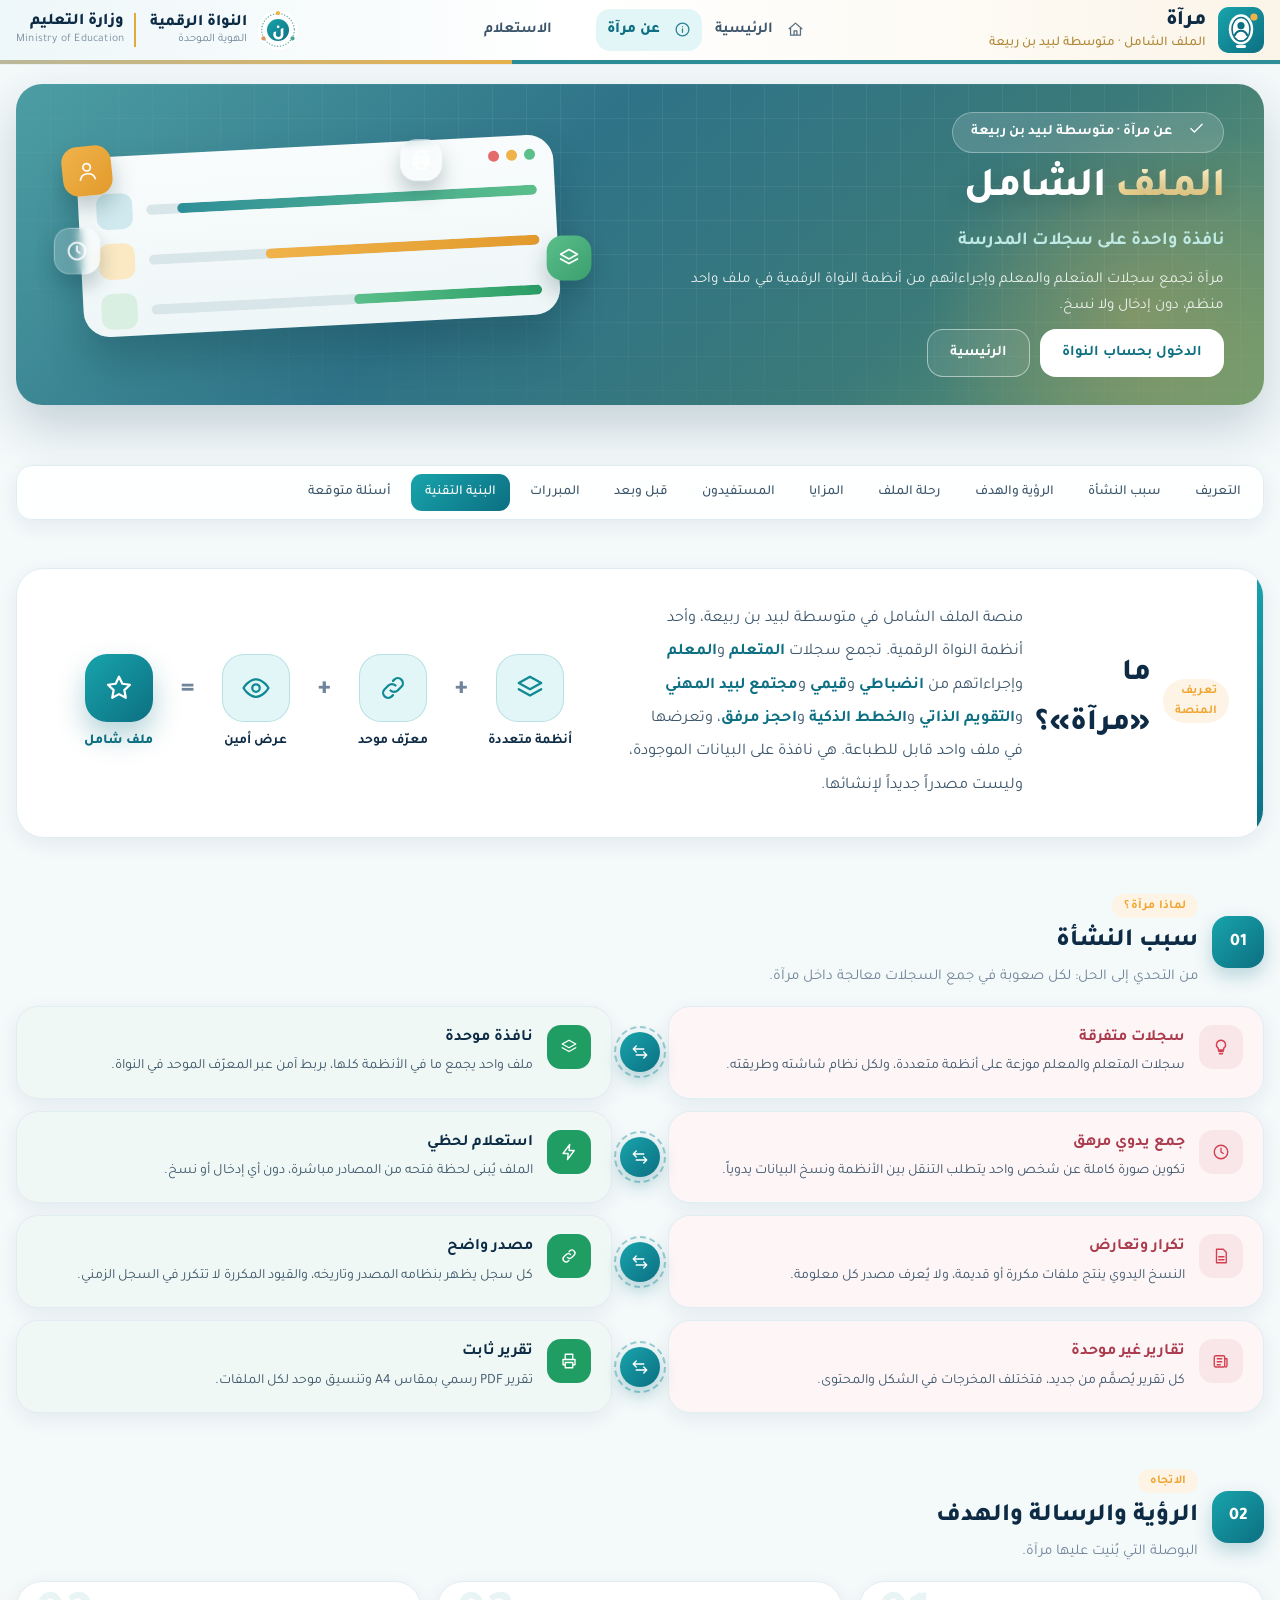
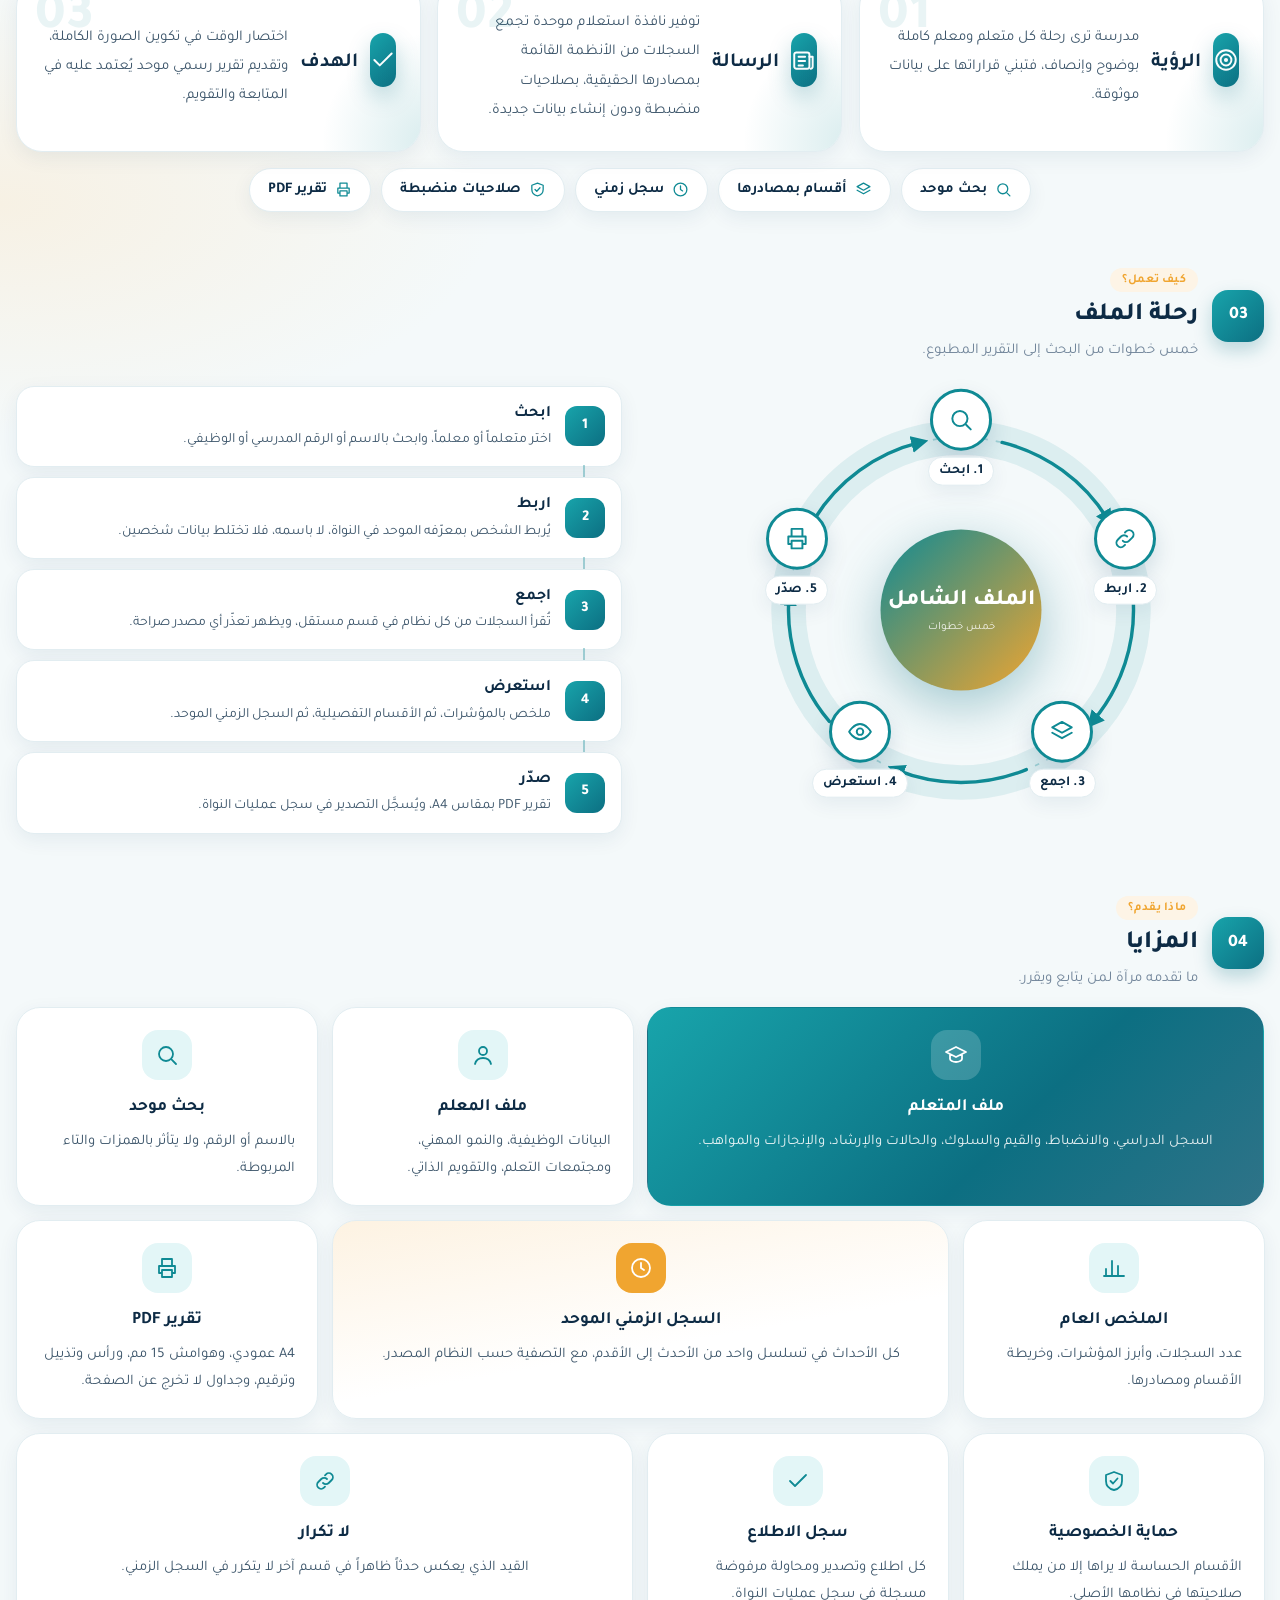
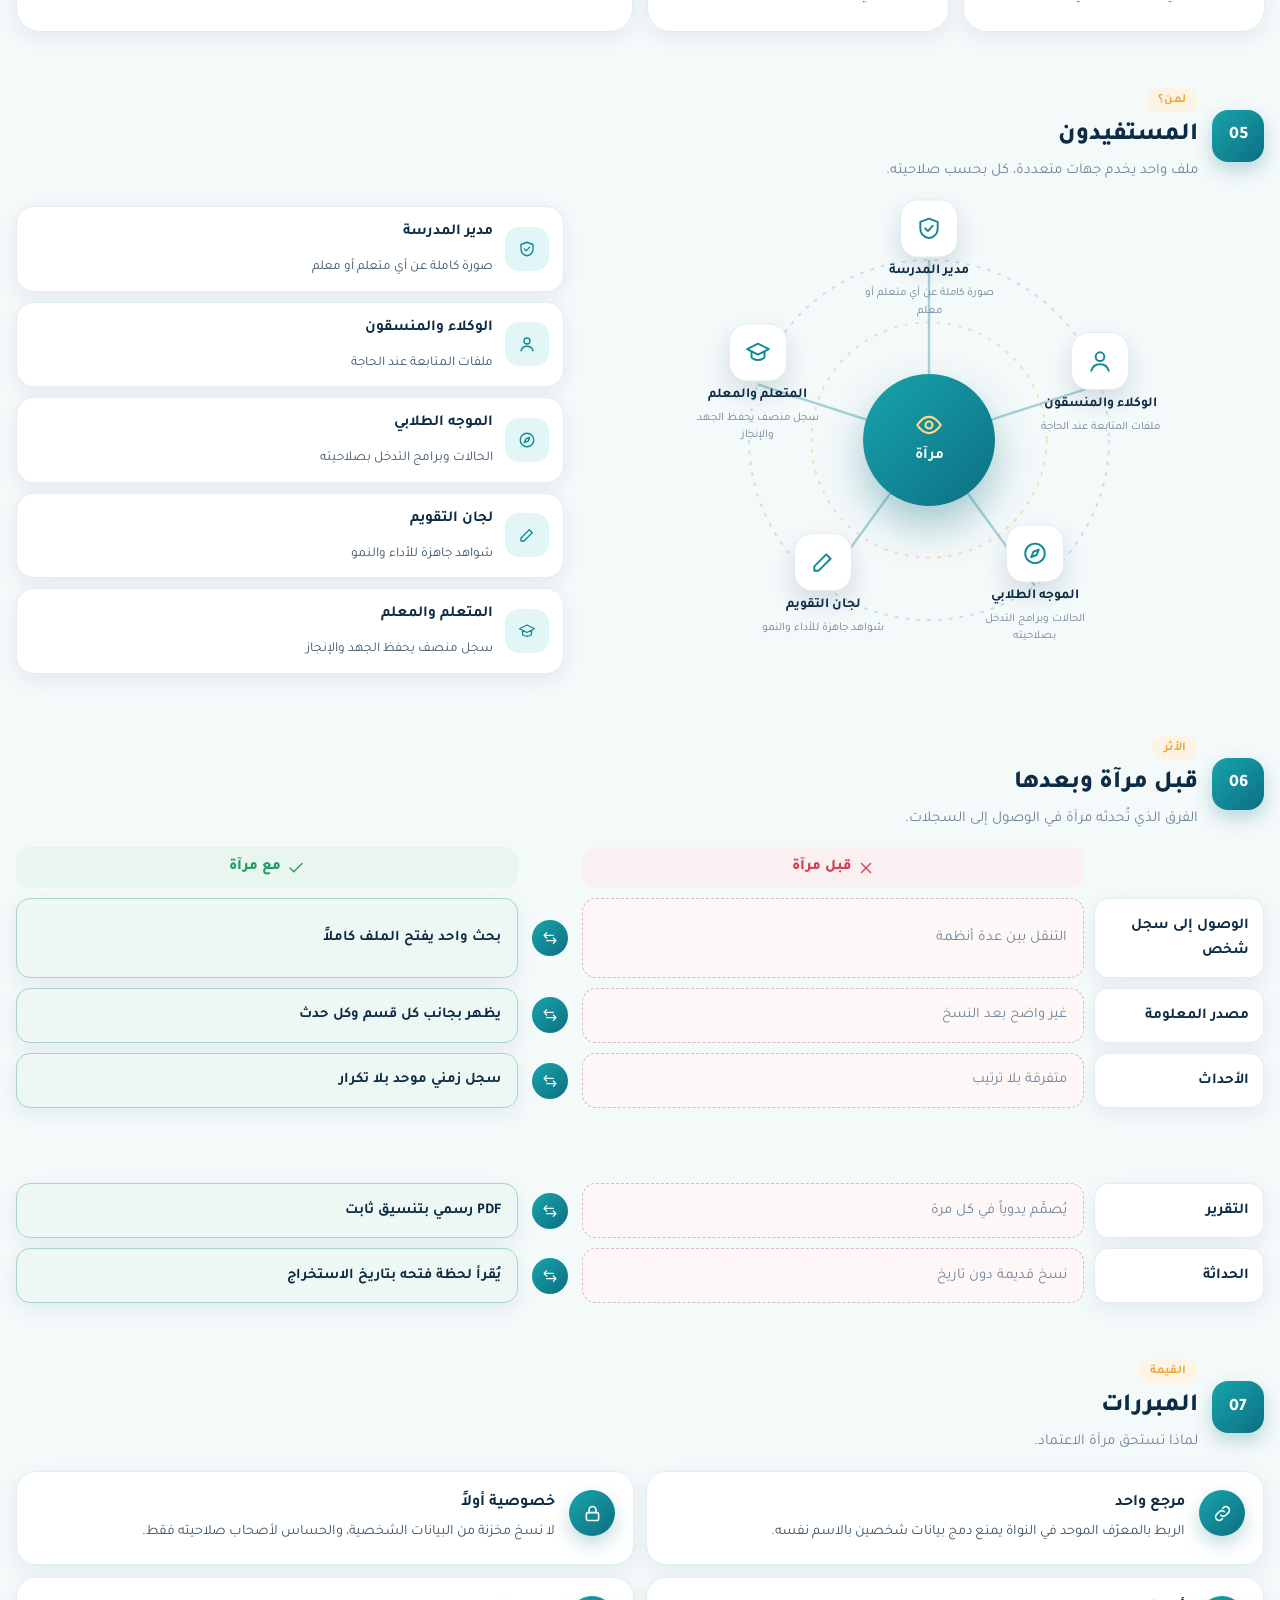
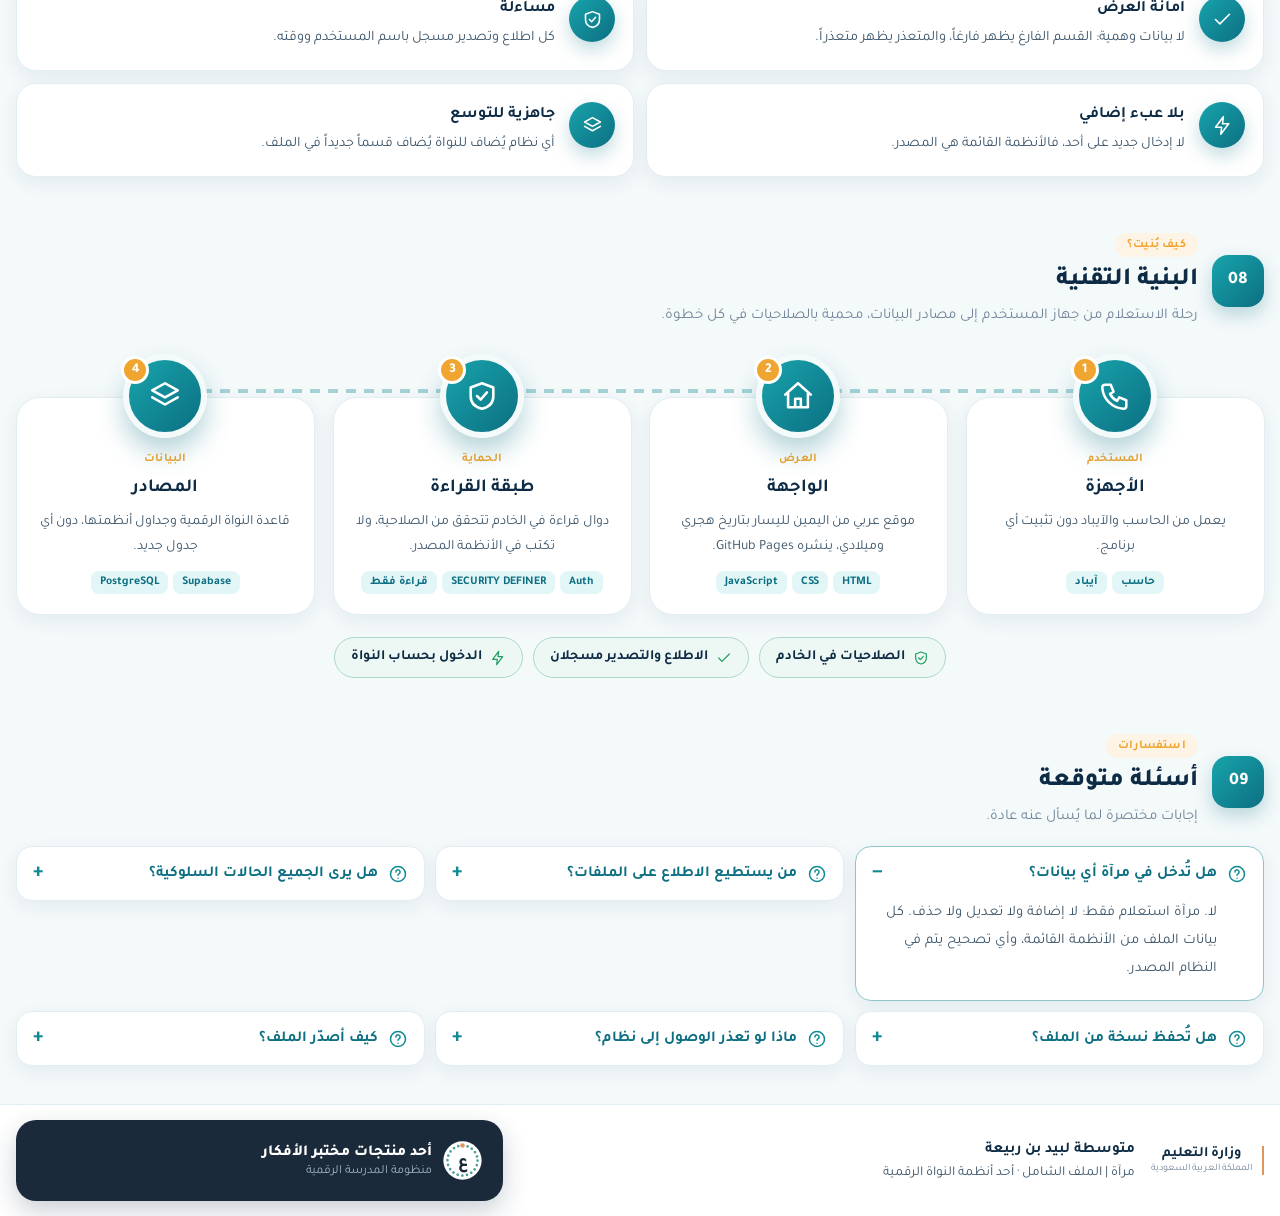
==== site/about.html @ b10db0c5 "صفحتان عامتان: الرئيسية (خدمات الملف الشامل) و«عن مرآة»، ونقل البحث إلى search.html Co-Authored-By: " ====
<!doctype html><html lang="ar" dir="rtl"><head><meta charset="utf-8"><meta name="viewport" content="width=device-width,initial-scale=1">
<title>عن مرآة – الملف الشامل</title><meta name="description" content="ما هي مرآة | الملف الشامل في متوسطة لبيد بن ربيعة وكيف تعمل"><link rel="preconnect" href="https://fonts.googleapis.com"><link rel="preconnect" href="https://fonts.gstatic.com" crossorigin><link href="https://fonts.googleapis.com/css2?family=Tajawal:wght@400;500;700;800&display=swap" rel="stylesheet"><link rel="icon" href="favicon.svg" type="image/svg+xml"><link rel="stylesheet" href="assets/core.css"><link rel="stylesheet" href="assets/ui.css"><link rel="stylesheet" href="assets/mirat.css"><link rel="stylesheet" href="assets/about.css"></head><body class="pubsite">
<div id="hdr"></div>
<section class="hero3 slim"><div class="h3g"><div class="h3t"><span class="h3pill"><span class="tg" data-ico="check"></span>عن مرآة · متوسطة لبيد بن ربيعة</span><h1><em>الملف</em> الشامل</h1><p class="h3sub">نافذة واحدة على سجلات المدرسة</p><p class="h3p">مرآة تجمع سجلات المتعلم والمعلم وإجراءاتهم من أنظمة النواة الرقمية في ملف واحد منظم، دون إدخال ولا نسخ.</p><div class="h3chips"><span class="h3chip"><span class="tg" data-ico="eye"></span>استعلام فقط</span><span class="h3chip"><span class="tg" data-ico="link"></span>معرّف موحد</span><span class="h3chip"><span class="tg" data-ico="clock"></span>سجل زمني</span><span class="h3chip"><span class="tg" data-ico="print"></span>تقرير PDF</span></div><div class="h3act"><a class="btn" href="login.html" data-login="1">الدخول بحساب النواة</a><a class="btn ghost" href="index.html">الرئيسية</a></div></div><div class="illus" aria-hidden="true"><div class="win"><div class="dots"><i></i><i></i><i></i></div>
<div class="wrow"><div class="sq" style="background:#cfe9ee"></div><div class="tr"><i style="width:92%;background:linear-gradient(90deg,#2f8f99,#5bbf8a)"></i></div></div>
<div class="wrow"><div class="sq" style="background:#fbe9c4"></div><div class="tr"><i style="width:70%;background:linear-gradient(90deg,#f0b34a,#e29a2c)"></i></div></div>
<div class="wrow"><div class="sq" style="background:#d9efe2"></div><div class="tr"><i style="width:48%;background:linear-gradient(90deg,#5bbf8a,#2a9d65)"></i></div></div></div>
<div class="fl a" data-ico="user"></div><div class="fl b" data-ico="clock"></div><div class="fl c" data-ico="layers"></div><div class="fl d" data-ico="print"></div></div></div></section><section class="sct" id="about"></section><div id="ftr"></div><script src="assets/config.js"></script><script src="assets/chrome.js"></script><script src="assets/about-icons.js"></script><script src="assets/about-mr.js"></script><script>pubInit("about.html");document.getElementById("about").innerHTML=aboutPage();document.querySelectorAll("#about [data-ico]").forEach(e=>e.innerHTML=ico(e.dataset.ico));aboutInit(document);</script></body></html>
---- site/assets/core.css ----
/* الهوية البصرية مستنسخة من «الخطط الذكية – متوسطة لبيد بن ربيعة» (labeedsch.github.io/1448) لتوحيد هوية المدرسة
   الرموز: تيل (brand) + ذهبي (gold) + كحلي مخضرّ داكن (navy) + خلفيات بطاقات مُلوّنة هادئة (c0..c5) */
:root{--bg:#f4f9fa;--surface:#fff;--soft:#eef8fa;--ink:#0d2b45;--ink2:#3d566b;--muted:#71859a;--line:#e2edf1;
--brand:#0f8a94;--brand2:#0c6f82;--brandsoft:#e3f6f7;--ok:#1f9d63;--info:#2f6fc4;--bad:#d23f4f;--warn:#c27a12;
--gold:#f0b34a;--gold2:#d9a441;--goldink:#a97b1f;--acc2:#f0a530;--acc2soft:#fff4e0;
--navy:#17414f;--navy2:#0f2f3b;--navy3:#215463;
--grad:linear-gradient(135deg,#18a4ab,#0c6f82);--hv:linear-gradient(135deg,#18a4ab 0%,#0c6f82 60%,#2f7388 100%);--acc2ink:#a35f0a;
--herobg:linear-gradient(135deg,#4c9ea3 0%,#2f6f84 42%,#3a7a79 72%,#6f9b6f 100%);
--hdrbg:#fff;--moe:#07a869;--moe2:#0da9a6;--moenavy:#15445a;
--stripe:#07a869;
--shadow:0 6px 20px rgba(13,59,102,.07);--shadow2:0 10px 28px rgba(13,59,102,.12);
--c0b:#e3f6f7;--c0f:#0f8a94;--c1b:#eaf0fb;--c1f:#2f5ea8;--c2b:#f3ecfb;--c2f:#7a4bb5;--c3b:#fdf2e3;--c3f:#b86d0c;--c4b:#e8f6ee;--c4f:#24895a;--c5b:#fcebee;--c5f:#b8434f;
--font:"Tajawal","Segoe UI",Tahoma,sans-serif;color-scheme:light}
@media (prefers-color-scheme:dark){:root:not([data-theme="light"]){--bg:#0b1a24;--surface:#11242f;--soft:#0f2230;--ink:#e3f0f5;--ink2:#b5c9d4;--muted:#8aa1b0;--line:#1f3a48;--brand:#3cc4c9;--brand2:#62d3d6;--brandsoft:#143a42;--acc2soft:#3a2a12;--hdrbg:#11242f;--herobg:linear-gradient(135deg,#1d5b66 0%,#173f56 45%,#1d4a4c 75%,#35603f 100%);--shadow:0 6px 20px rgba(0,0,0,.3);--shadow2:0 10px 28px rgba(0,0,0,.4);--c0b:#123c43;--c0f:#5fd0d4;--c1b:#17294a;--c1f:#8fb1ee;--c2b:#2a1f40;--c2f:#c3a2ec;--c3b:#3a2a12;--c3f:#f0b75a;--c4b:#133325;--c4f:#6fd3a0;--c5b:#3d1c22;--c5f:#f0909a;color-scheme:dark}}
:root[data-theme="dark"]{--bg:#0b1a24;--surface:#11242f;--soft:#0f2230;--ink:#e3f0f5;--ink2:#b5c9d4;--muted:#8aa1b0;--line:#1f3a48;--brand:#3cc4c9;--brand2:#62d3d6;--brandsoft:#143a42;--acc2soft:#3a2a12;--hdrbg:#11242f;--herobg:linear-gradient(135deg,#1d5b66 0%,#173f56 45%,#1d4a4c 75%,#35603f 100%);--shadow:0 6px 20px rgba(0,0,0,.3);--shadow2:0 10px 28px rgba(0,0,0,.4);--c0b:#123c43;--c0f:#5fd0d4;--c1b:#17294a;--c1f:#8fb1ee;--c2b:#2a1f40;--c2f:#c3a2ec;--c3b:#3a2a12;--c3f:#f0b75a;--c4b:#133325;--c4f:#6fd3a0;--c5b:#3d1c22;--c5f:#f0909a;color-scheme:dark}
*{box-sizing:border-box}
body{margin:0;background:var(--bg);color:var(--ink);font-family:var(--font);font-size:15px;line-height:1.65;direction:rtl}
a{color:var(--brand)} h1,h2,h3{text-wrap:balance;margin:0}
.wrap{max-width:1280px;margin:0 auto;padding-inline:16px}
.ico{width:18px;height:18px;stroke:currentColor;fill:none;stroke-width:1.8;stroke-linecap:round;stroke-linejoin:round;flex:none}

/* الترويسة: هوية وزارة التعليم، خلفية بيضاء وشريط أخضر موحّد */
header{position:sticky;top:0;z-index:40;background:var(--hdrbg);border-bottom:0}
:root{--sp:0}
header::after{content:"";display:block;height:3px;
  background:
    linear-gradient(90deg,transparent,#f0b34a 45%,#f6c25e 55%,transparent) calc((1 - var(--sp))*100%) 0/34% 100% no-repeat,
    linear-gradient(90deg,#07a869,#0da9a6 50%,#07a869)}
@media (prefers-reduced-motion:reduce){header::after{background:linear-gradient(90deg,#07a869,#f0b34a 50%,#07a869)}}
.top{display:flex;align-items:center;gap:18px;padding-block:10px;flex-wrap:wrap}
.bm{display:flex;align-items:center;gap:10px;text-decoration:none;color:var(--ink)} .bm svg{width:40px;height:40px}
.bm b{display:block;font-size:1.05rem;font-weight:800} .bm small{display:block;color:var(--ink2);font-size:.78rem;font-weight:500}
nav{display:flex;gap:4px;flex:1;justify-content:center;flex-wrap:wrap}
nav a{position:relative;white-space:nowrap;padding:8px 14px;color:var(--ink2);text-decoration:none;font-weight:500;border-radius:12px}
nav a:hover{color:var(--brand2)}
nav a.on{color:var(--brand2);font-weight:700}
.lab-foot{border-top:1px solid var(--line);border-image:none;background:var(--surface);margin-top:28px}
.lab-foot .lf{display:flex;align-items:center;justify-content:space-between;gap:20px;flex-wrap:wrap;padding-block:15px}
.lf-id{display:flex;align-items:center;gap:16px;flex-wrap:wrap}
body .lab-foot .moe,.astick~* .lab-foot .moe{display:flex;border-inline-start-color:#e0955a}
.lf-id .mid{display:flex;flex-direction:column;font-size:.85rem;color:var(--ink2)} .lf-id .mid b{color:var(--ink);font-size:.95rem}
.lf-card{box-sizing:border-box;display:flex;align-items:center;gap:12px;width:487px;max-width:100%;min-height:81px;background:#1b2a3a;color:#fff;border-radius:20px;padding:15px 20px 15px 18px;box-shadow:0 10px 26px rgba(13,43,69,.22)}
.lf-brand{display:flex;align-items:center;gap:10px;flex:1 1 auto;min-width:0}
.lf-logo{width:41px;height:41px;flex:none}
.lf-brand small{display:block;font-size:.78rem;color:#9fb3c4;line-height:1.2} .lf-brand b{display:block;font-size:.96rem;font-weight:800;line-height:1.35;white-space:nowrap}
.lf-ai{font-style:normal;font-size:.68rem;font-weight:800;padding:1px 7px;border-radius:7px;color:#fff;background:linear-gradient(135deg,#3f8f98,#d99a5e);vertical-align:middle;margin-inline-start:4px}
.lf-sep{align-self:stretch;width:1px;background:rgba(255,255,255,.16);flex:none}
.lf-links{display:flex;flex-direction:column;gap:9px;flex:none}
.lf-links a,.lf-soon{display:flex;align-items:center;gap:9px;color:#fff;text-decoration:none;font-weight:700;font-size:.84rem;white-space:nowrap}
.lf-links a:hover{color:#f0b34a} .lf-links .ico{width:16px;height:16px}
.lf-soon{opacity:.7;cursor:default} .lf-soon em{display:none}
.lf-ring{transform-box:view-box;transform-origin:60px 60px;animation:lfspin 18s linear infinite}
.lf-orb{transform-box:view-box;transform-origin:60px 60px;animation:lfspin 7s linear infinite}
@keyframes lfspin{to{transform:rotate(360deg)}}
@media (prefers-reduced-motion:reduce){.lf-ring,.lf-orb{animation:none}}
@media (max-width:760px){.lab-foot .lf{flex-direction:column;align-items:stretch}.lf-card{width:100%;flex-wrap:wrap;justify-content:space-between;border-radius:18px}.lf-brand b{white-space:normal}.lf-sep{display:none}.lf-links{flex-direction:row;flex-wrap:wrap;gap:14px}}
@media print{.lab-foot{display:none}}

/* ===== مكوّنات النواة على الهوية ===== */
.top{justify-content:space-between}
nav{justify-content:flex-end}
nav a:hover{background:var(--brandsoft)}
.navtoggle{display:none;background:none;border:1px solid var(--line);border-radius:10px;padding:6px 10px;color:var(--ink);font:inherit;cursor:pointer}
@media (max-width:860px){.navtoggle{display:block;margin-inline-start:auto}nav{display:none;flex-basis:100%;flex-direction:column}nav.open{display:flex}nav a.on::after{display:none}nav a.on{background:var(--brandsoft)}}
h2{font-weight:800;font-size:1.5rem;color:var(--ink)} .sub{color:var(--ink2);margin:2px 0 18px}
h3.sec{margin:24px 0 10px;font-size:1.05rem;color:var(--brand2);font-weight:800}
.btn{display:inline-flex;align-items:center;gap:6px;background:var(--grad);color:#fff;border:0;border-radius:12px;padding:9px 16px;font:inherit;font-weight:700;cursor:pointer;text-decoration:none;font-size:.92rem;width:auto;transition:transform .15s,box-shadow .15s}
.btn:hover{transform:translateY(-2px);box-shadow:var(--shadow2)}
.btn.sec{background:var(--brandsoft);color:var(--brand2)} .btn.bad{background:var(--bad);color:#fff} .btn.sm{padding:5px 11px;font-size:.82rem}
.btn.gold{background:linear-gradient(135deg,#f6c25e,#eaa83a);color:#3b2a06}
.card{background:var(--surface);border:1px solid var(--line);border-radius:20px;padding:18px;box-shadow:var(--shadow);transition:transform .2s,box-shadow .2s}
.grid{display:grid;grid-template-columns:repeat(auto-fit,minmax(210px,1fr));gap:14px}
.grid>.card:hover,.stat:hover{transform:translateY(-4px);box-shadow:var(--shadow2)}
.stat{border-radius:20px;padding:16px 18px;border:1px solid transparent;background:var(--c0b);color:var(--c0f);box-shadow:var(--shadow);transition:transform .2s,box-shadow .2s}
.grid>.stat:nth-child(6n+2){background:var(--c1b);color:var(--c1f)}.grid>.stat:nth-child(6n+3){background:var(--c2b);color:var(--c2f)}
.grid>.stat:nth-child(6n+4){background:var(--c3b);color:var(--c3f)}.grid>.stat:nth-child(6n+5){background:var(--c4b);color:var(--c4f)}.grid>.stat:nth-child(6n+6){background:var(--c5b);color:var(--c5f)}
.stat b{display:block;font-size:2rem;font-weight:800}.stat span{color:var(--ink2);font-size:.85rem}
table{width:100%;border-collapse:collapse;background:var(--surface);border:1px solid var(--line);border-radius:16px;overflow:hidden}
th,td{padding:10px 12px;text-align:right;border-bottom:1px solid var(--line);font-size:.92rem}th{background:var(--soft);color:var(--ink2);font-weight:700}
tbody tr{transition:background .15s}tbody tr:hover{background:var(--soft)}
input,select,textarea{font:inherit;padding:10px 12px;border-radius:12px;border:1px solid var(--line);width:100%;background:var(--surface);color:var(--ink)}
input:focus,select:focus,textarea:focus{outline:2px solid var(--brand);outline-offset:1px}
textarea{min-height:80px}
.badge{display:inline-block;padding:2px 10px;border-radius:99px;font-size:.78rem;background:var(--soft);color:var(--ink2)}
.badge.ok{background:var(--c4b);color:var(--c4f)}.badge.warn{background:var(--c3b);color:var(--c3f)}.badge.bad{background:var(--c5b);color:var(--c5f)}
.bar{display:flex;gap:8px;flex-wrap:wrap;margin-bottom:14px;align-items:center}.bar>*{width:auto;flex:1 1 160px}.bar .btn{flex:0 0 auto}
.ov{position:fixed;inset:0;background:rgba(10,30,40,.5);display:flex;align-items:flex-start;justify-content:center;overflow:auto;padding:20px;z-index:50;animation:fin .2s}
.md{background:var(--surface);border-radius:22px;padding:22px;width:100%;max-width:640px;box-shadow:var(--shadow2);animation:rise .25s}
.fg{display:grid;grid-template-columns:repeat(auto-fit,minmax(220px,1fr));gap:10px}.fg label,.md label{display:block;font-size:.85rem;color:var(--ink2);margin:6px 0 3px}.fg .full{grid-column:1/-1}
.tabs{display:flex;gap:6px;margin:0 0 16px;flex-wrap:wrap}.tabs button{width:auto;background:var(--surface);color:var(--ink);border:1px solid var(--line);border-radius:99px;padding:7px 16px;font:inherit;cursor:pointer}.tabs button.on{background:var(--grad);color:#fff;border-color:transparent}
.toast{position:fixed;bottom:18px;left:50%;transform:translateX(-50%);background:var(--navy);color:#fff;padding:10px 18px;border-radius:14px;z-index:99;animation:rise .25s}.toast.bad{background:var(--bad)}
.item{border:1px solid var(--line);border-radius:14px;padding:12px;margin-bottom:8px;background:var(--surface)}.item small{color:var(--muted)}
.row2{display:flex;justify-content:space-between;gap:8px;align-items:flex-start;flex-wrap:wrap}.acts{display:flex;gap:6px;flex-wrap:wrap}
.tw{overflow-x:auto}.mt{margin-top:18px}.err{color:var(--bad)}
.alert{background:var(--c3b);color:var(--c3f);border-radius:14px;padding:10px 14px;margin-bottom:8px}
pre{background:var(--navy2);color:#e8f4f7;padding:12px;border-radius:12px;overflow:auto;direction:ltr;text-align:left;font-size:.82rem}
details summary{cursor:pointer;color:var(--brand2)}
.login{max-width:400px;margin:9vh auto}.login label{display:block;margin:12px 0 4px}
.login .card{border-radius:24px;padding:26px}
.hero{display:block;padding:54px 40px 60px;text-align:start}
.hero h1{font-size:clamp(1.9rem,5vw,3rem);margin:0 0 10px}.hero p{max-width:640px;font-size:1.1rem;margin:0 0 24px}
.hero .btn{background:#fff;color:var(--brand2)}.hero .btn.ghost{background:transparent;color:#fff;border:1px solid rgba(255,255,255,.7)}
.pub{padding:30px 0}.pub h2{margin-bottom:16px}.feat b{display:block;color:var(--brand2);margin-bottom:4px;font-weight:800}
.mainhero{margin-top:16px}
footer.ft{display:none}
.lab-foot .lf{max-width:1280px;margin:0 auto}
/* حركة الدخول */
@keyframes rise{from{opacity:0;transform:translateY(12px)}to{opacity:1;transform:none}}
@keyframes fin{from{opacity:0}to{opacity:1}}
main>*,.pub,.hero{animation:rise .45s both}
main>*:nth-child(2){animation-delay:.05s}main>*:nth-child(3){animation-delay:.1s}main>*:nth-child(4){animation-delay:.15s}
.grid>.card,.grid>.stat{animation:rise .5s both}
.grid>*:nth-child(2){animation-delay:.05s}.grid>*:nth-child(3){animation-delay:.1s}.grid>*:nth-child(4){animation-delay:.15s}.grid>*:nth-child(5){animation-delay:.2s}.grid>*:nth-child(6){animation-delay:.25s}
@media (prefers-reduced-motion:reduce){*,*::before,*::after{animation:none!important;transition:none!important}}
@media (max-width:600px){th,td{padding:8px 6px;font-size:.82rem}.hero{padding:34px 20px 40px}}
section.hero{border-radius:0 0 32px 32px;margin:0}.login+#ftr,.login~.lab-foot{margin-top:40px}
.hero{background:var(--herobg);color:#fff;box-shadow:var(--shadow2);position:relative;overflow:hidden}
.hero::before{content:"";position:absolute;inset:-30% auto auto -10%;width:60%;aspect-ratio:1;background:radial-gradient(closest-side,rgba(255,255,255,.16),transparent);pointer-events:none}
.hero>*{position:relative}.hero h1{color:#fff}.hero p{color:rgba(255,255,255,.9)}
.moe{display:flex;flex-direction:column;align-items:center;line-height:1.2;padding-inline-start:10px;border-inline-start:2px solid var(--moe)}.moe b{font-size:.9rem}.moe small{font-size:.62rem;color:var(--muted)}
.hero .btn.ghost{color:#fff}

/* ===== لوحة التحكم بهوية التقويم الذاتي الذكي ===== */
.dash-hero{background:var(--herobg);color:#fff;border-radius:28px;padding:28px 30px;margin:16px 0 20px;box-shadow:var(--shadow2);position:relative;overflow:hidden;display:flex;justify-content:space-between;gap:20px;flex-wrap:wrap;align-items:center}
.dash-hero::before{content:"";position:absolute;inset:-40% auto auto -8%;width:55%;aspect-ratio:1;background:radial-gradient(closest-side,rgba(255,255,255,.18),transparent);pointer-events:none}
.dash-hero::after{content:"";position:absolute;inset:auto auto -60% 12%;width:36%;aspect-ratio:1;background:radial-gradient(closest-side,rgba(240,179,74,.28),transparent);pointer-events:none}
.dash-hero>*{position:relative}.dash-hero h2{color:#fff;font-size:clamp(1.4rem,3.4vw,2rem)}.dash-hero p{margin:6px 0 0;color:rgba(255,255,255,.9)}
.dash-hero .yr{background:rgba(255,255,255,.16);border:1px solid rgba(255,255,255,.35);border-radius:99px;padding:6px 16px;font-weight:700;backdrop-filter:blur(4px)}
.dash-hero .yr i{display:inline-block;width:9px;height:9px;border-radius:50%;background:#f0b34a;margin-inline-end:8px;box-shadow:0 0 0 4px rgba(240,179,74,.3)}
.dash-hero a.yr{color:#fff;text-decoration:none}
.kpi{display:flex;align-items:center;gap:14px;border-radius:22px;padding:16px 18px;box-shadow:var(--shadow);border:1px solid transparent;transition:transform .2s,box-shadow .2s}
.kpi:hover{transform:translateY(-4px);box-shadow:var(--shadow2)}
.kpi .ic{width:46px;height:46px;border-radius:14px;display:grid;place-items:center;background:rgba(255,255,255,.7);flex:none}.kpi .ic svg{width:24px;height:24px;stroke:currentColor;fill:none;stroke-width:1.8;stroke-linecap:round;stroke-linejoin:round}
.kpi b{display:block;font-size:1.9rem;font-weight:800;line-height:1.1}.kpi span{color:var(--ink2);font-size:.85rem}
.k0{background:var(--c0b);color:var(--c0f)}.k1{background:var(--c1b);color:var(--c1f)}.k2{background:var(--c2b);color:var(--c2f)}.k3{background:var(--c3b);color:var(--c3f)}.k4{background:var(--c4b);color:var(--c4f)}
.brk .row3{display:grid;grid-template-columns:1fr auto;gap:2px 10px;margin-top:10px;font-size:.9rem}.brk .row3 b{color:var(--brand2)}
.brk .track{grid-column:1/-1;height:7px;border-radius:99px;background:var(--soft);overflow:hidden}.brk .track i{display:block;height:100%;border-radius:99px;background:linear-gradient(90deg,#18a4ab,#f0b34a)}
.brk>b:first-child{color:var(--ink);font-weight:800}
.reg{display:flex;gap:14px;align-items:flex-start;text-decoration:none;color:var(--ink)}
.reg .ic{width:48px;height:48px;border-radius:15px;display:grid;place-items:center;flex:none}.reg .ic svg{width:24px;height:24px;stroke:currentColor;fill:none;stroke-width:1.8;stroke-linecap:round;stroke-linejoin:round}
.reg b{display:block;font-weight:800;color:var(--brand2);margin-bottom:2px}.reg small{color:var(--ink2)}
.reg:hover .ic{transform:rotate(-6deg) scale(1.06)}.reg .ic{transition:transform .2s}

/* شريط أقسام لوحة التحكم الداكن أسفل القائمة الرئيسية */
.who{align-self:center;color:var(--ink2);font-size:.85rem;padding-inline:8px;white-space:nowrap}
.dnav{background:linear-gradient(135deg,var(--navy2),var(--navy));border-top:1px solid rgba(255,255,255,.06)}
.dnav-in{display:flex;gap:4px;overflow-x:auto;scrollbar-width:none;padding-block:6px}.dnav-in::-webkit-scrollbar{display:none}
.dnav a{position:relative;white-space:nowrap;color:#cfe3e8;text-decoration:none;font-weight:500;font-size:.92rem;padding:9px 16px;border-radius:12px;transition:background .2s,color .2s}
.dnav a:hover{background:rgba(255,255,255,.1);color:#fff}
.dnav a.on{background:rgba(255,255,255,.14);color:#fff;font-weight:700}
.dnav a.on::after{content:"";position:absolute;inset-inline:16px;bottom:3px;height:3px;border-radius:3px;background:linear-gradient(90deg,#f0b34a,#f6c25e)}
@media (max-width:860px){.dnav a{padding:9px 12px}.who{display:none}}

/* ===== ترتيب الترويسة: النواة يميناً، الصفحات وسطاً، الوزارة يساراً ===== */
header .top{justify-content:space-between;flex-wrap:nowrap}
header .top nav{flex:1;justify-content:center}
header .top .moe{order:3;flex:none}
.bm svg{width:46px;height:46px;transition:transform .4s}.bm:hover svg{transform:rotate(-8deg) scale(1.06)}
@media (max-width:860px){header .top{flex-wrap:wrap}header .top nav{flex-basis:100%;order:5}}
@media (max-width:520px){header .top .moe{display:none}}

/* ===== الصفحات العامة الديناميكية ===== */
.rv{opacity:0;transform:translateY(22px);transition:opacity .7s cubic-bezier(.2,.7,.2,1),transform .7s cubic-bezier(.2,.7,.2,1)}.rv.in{opacity:1;transform:none}
.grid>.rv:nth-child(2){transition-delay:.08s}.grid>.rv:nth-child(3){transition-delay:.16s}.grid>.rv:nth-child(4){transition-delay:.24s}.grid>.rv:nth-child(5){transition-delay:.32s}.grid>.rv:nth-child(6){transition-delay:.4s}
.hero{--mx:.5;--my:.5}
.hero.hero2{display:grid;grid-template-columns:1.2fr .8fr;gap:30px;align-items:center;padding:56px 0 64px}
.hero2 .wrap{display:contents}
.hero2 .ht{padding-inline:max(16px,calc((100vw - 1280px)/2 + 16px)) 0}
.hero2 .hv{display:grid;place-items:center;padding-inline-end:max(16px,calc((100vw - 1280px)/2 + 16px));transform:translate(calc((var(--mx) - .5)*18px),calc((var(--my) - .5)*18px));transition:transform .2s}
.hero .tag{display:inline-block;background:rgba(255,255,255,.16);border:1px solid rgba(255,255,255,.35);border-radius:99px;padding:4px 14px;font-weight:700;font-size:.85rem;margin-bottom:14px}
.core-ic{width:min(260px,60vw);filter:drop-shadow(0 18px 30px rgba(7,40,50,.35))}
.ci-ring{transform-box:view-box;transform-origin:80px 80px;animation:lfspin 22s linear infinite}.ci-orb{transform-box:view-box;transform-origin:80px 80px;animation:lfspin 8s linear infinite}
.hero .float{animation:flt 6s ease-in-out infinite}@keyframes flt{50%{transform:translateY(-10px)}}
.hero .blob{position:absolute;border-radius:50%;filter:blur(40px);opacity:.5;pointer-events:none;animation:flt 9s ease-in-out infinite}
.hero .b1{width:220px;height:220px;background:#f0b34a;inset:auto auto -90px 8%;opacity:.28}.hero .b2{width:260px;height:260px;background:#7fd6d2;inset:-90px 30% auto auto;opacity:.25;animation-delay:-3s}
.kstrip{display:grid;grid-template-columns:repeat(auto-fit,minmax(170px,1fr));gap:14px;margin:-34px 0 6px;position:relative;z-index:2}
.kstrip .kpi{background:var(--surface);color:var(--ink);border:1px solid var(--line)}.kstrip .kpi b{color:var(--brand2)}
.steps{counter-reset:s;display:grid;grid-template-columns:repeat(auto-fit,minmax(220px,1fr));gap:14px}
.steps .card{position:relative;padding-top:34px}.steps .card::before{counter-increment:s;content:counter(s);position:absolute;top:-14px;inset-inline-start:18px;width:34px;height:34px;border-radius:50%;display:grid;place-items:center;background:var(--grad);color:#fff;font-weight:800;box-shadow:var(--shadow)}
.cta{background:linear-gradient(135deg,var(--navy2),var(--navy));color:#fff;border-radius:28px;padding:34px;text-align:center;margin:34px 0}.cta h2{color:#fff;margin-bottom:8px}.cta p{color:#cfe3e8;margin:0 0 18px}
@media (max-width:860px){.hero.hero2{grid-template-columns:1fr;padding:34px 0 50px}.hero2 .ht,.hero2 .hv{padding-inline:16px}.hero2 .hv{order:-1}.core-ic{width:150px}}
@media (prefers-reduced-motion:reduce){.rv{opacity:1;transform:none}}
.lgi{display:grid;place-items:center;margin-bottom:8px}.lgi .core-ic{width:84px}.login h2,.login .sub{text-align:center}
.steps .card b{display:block;margin-bottom:4px;color:var(--brand2);font-weight:800}
.bm .ci-ring{animation-duration:26s}.bm .ci-orb{animation-duration:9s}
.core-ic{filter:drop-shadow(0 14px 26px rgba(7,40,50,.3))}
.bm svg{width:54px;height:54px}

/* ===== قوائم بالإيموجي وشارات تشغيلية ===== */
nav .em{display:inline-block;margin-inline-end:6px;font-size:1.05em;transition:transform .2s}nav a:hover .em{transform:translateY(-2px) scale(1.15)}
header nav a{display:inline-flex;align-items:center}
.dnav a{display:inline-flex;align-items:center;gap:0}
.dnav a .em{font-size:1.15rem;margin-inline-end:8px;filter:saturate(1.1)}
.dnav a:focus-visible,nav a:focus-visible{outline:2px solid #f0b34a;outline-offset:2px}
.bdg{margin-inline-start:8px;min-width:24px;padding:0 7px;border-radius:99px;background:rgba(240,179,74,.2);color:#f6c25e;font-size:.74rem;font-weight:800;text-align:center;line-height:1.6;border:1px solid rgba(240,179,74,.35)}
.bdg:empty{display:none}
.dnav a.on .bdg{background:#f0b34a;color:#3b2a06;border-color:transparent}
@media (max-width:860px){nav .em{margin-inline-end:8px}}
/* ===== صفحات البيانات العامة ===== */
.hero.slim{padding:34px 0 42px}.hero.slim h1{font-size:clamp(1.6rem,4vw,2.3rem)}
.hero.slim .core-ic{width:min(150px,40vw)}
.em2{font-size:1.5rem;background:rgba(255,255,255,.75)}
.kstrip2{display:grid;grid-template-columns:repeat(auto-fit,minmax(200px,1fr));gap:14px}
.mt2{margin-top:18px}
.pubcard h2{margin-bottom:2px}.yr2{background:var(--c4b);color:var(--c4f);border-radius:99px;padding:5px 14px;font-weight:700;font-size:.9rem}.yr2 i{display:inline-block;width:8px;height:8px;border-radius:50%;background:#f0b34a;margin-inline-end:8px;box-shadow:0 0 0 4px rgba(240,179,74,.3)}
.fac .meta{display:flex;gap:10px;flex-wrap:wrap;margin-top:8px;color:var(--ink2);font-size:.84rem}.fac .meta span{background:var(--soft);border-radius:99px;padding:2px 10px}
.empty{text-align:center;padding:40px}.empty .big{font-size:2.6rem}
.live-note{text-align:center;margin:10px 0 0}
/* أيقونات خطية موحّدة بدل الإيموجي */
nav .ico,.dnav .ico{width:18px;height:18px;margin-inline-end:8px;flex:none;transition:transform .2s}nav a:hover .ico{transform:translateY(-2px)}
.dnav a .ico{width:19px;height:19px}.who .ico{vertical-align:-4px}
.navtoggle .ico{width:22px;height:22px;display:block}
.tg .ico,.ilab .ico,.sub.ilab .ico{width:17px;height:17px;vertical-align:-3px;margin-inline-end:6px}
.kpi .ic .ico{width:24px;height:24px}.kpi .ic{background:rgba(255,255,255,.7)}
.empty .big{display:grid;place-items:center;color:var(--brand)}.empty .big .ico{width:46px;height:46px}
.fac .meta .ico{width:14px;height:14px;vertical-align:-2px;margin-inline-end:4px}
.hero .tag .ico{stroke:#fff}.btn .tg .ico{width:17px;height:17px}
.pgrid{grid-template-columns:repeat(auto-fill,minmax(250px,1fr))}
.person{display:flex;gap:14px;align-items:center;padding:14px}
.person .av{width:46px;height:46px;border-radius:14px;flex:none;display:grid;place-items:center;font-weight:800;font-size:1.2rem;color:#fff;background:var(--grad)}
.person.lead .av{background:linear-gradient(135deg,#f6c25e,#eaa83a);color:#3b2a06}
.person b{display:block;line-height:1.35}.person .role{color:var(--brand2);font-size:.86rem;font-weight:700}
.person .meta2{display:flex;gap:6px;flex-wrap:wrap;margin-top:6px}.person .meta2 span{background:var(--soft);color:var(--ink2);border-radius:99px;padding:1px 10px;font-size:.76rem}

/* ===== ترويسة موحّدة: نفس النمط في الموقع العام ولوحة التحكم ===== */
header .top{min-height:70px;padding-block:8px}
header nav{gap:6px}
header nav a{border-radius:14px;padding:8px 14px;font-weight:600;color:var(--ink2);transition:background .2s,color .2s}
header nav a:hover{background:var(--brandsoft);color:var(--brand2)}
header nav a.on{background:var(--brandsoft);color:var(--brand2);font-weight:800;box-shadow:inset 0 -3px 0 var(--gold)}
header nav a[data-login]:not(.on){background:var(--grad);color:#fff;box-shadow:0 6px 16px rgba(12,111,130,.25)}
header nav a[data-login]:not(.on):hover{transform:translateY(-2px);box-shadow:var(--shadow2)}
header nav a[data-login]:not(.on) .ico{stroke:#fff}
header #out{color:var(--bad)}header #out:hover{background:var(--c5b)}
.dnav[hidden]{display:none}
.dnav{scroll-margin-top:0}
html{scroll-behavior:smooth;scroll-padding-top:130px}
@media (prefers-reduced-motion:reduce){html{scroll-behavior:auto}}
.dnav a.on{box-shadow:none}

/* ===== الترويسة المعتمدة (نمط الخطط الذكية): خلفية دافئة، قائمة نصية بخط سفلي، شارة الوزارة وزر الدخول، شريط مزدوج اللون ===== */
header{background:linear-gradient(to left,#fcf7ee 0%,#fff 38%,#f3f9fa 100%);box-shadow:0 1px 0 rgba(13,43,69,.04)}
header .top{min-height:58px;padding-block:6px;gap:22px;flex-wrap:nowrap}
.bm svg,.bm .bm-ic{width:40px!important;height:40px!important}
.bm b{font-size:1.08rem;font-weight:800;color:var(--ink)}
.bm small{color:var(--goldink);font-weight:500}
header nav{gap:26px;justify-content:center;flex:1}
header nav a{background:none!important;box-shadow:none!important;border-radius:0;padding:8px 2px;font-weight:500;font-size:.98rem;color:var(--ink2);position:relative}
header nav a:hover{color:var(--brand2);background:none}
header nav a.on{color:var(--brand2);font-weight:800}
header nav a.on::after{content:"";display:block!important;position:absolute;inset-inline:0;bottom:0;height:3px;border-radius:3px;background:linear-gradient(90deg,var(--brand),var(--gold))}
.loginbtn{white-space:nowrap;text-decoration:none;background:var(--c0b);color:var(--brand2);font-weight:700;font-size:.92rem;padding:9px 20px;border-radius:14px;border:1px solid rgba(15,138,148,.12);transition:background .2s,transform .2s,box-shadow .2s}
.loginbtn:hover,.loginbtn.on{background:var(--grad);color:#fff;transform:translateY(-1px);box-shadow:0 6px 16px rgba(12,111,130,.22)}
header .moe.hm{border-inline-start:2px solid var(--gold);padding-inline-start:14px;align-items:flex-start;order:0}
header .moe.hm b{font-size:.95rem;font-weight:800}header .moe.hm small{font-size:.68rem;color:var(--muted);letter-spacing:.2px}
header .who{color:var(--ink2);font-size:.85rem;white-space:nowrap}
header::after{height:3px;background:linear-gradient(90deg,rgba(240,179,74,.2),#f0b34a calc(28% + var(--sp)*30%),#16939d calc(28% + var(--sp)*30%),#0f8a94)}
@media (prefers-reduced-motion:reduce){header::after{background:linear-gradient(90deg,rgba(240,179,74,.2),#f0b34a 50%,#16939d 50%,#0f8a94)}}
header #out{color:var(--bad)}header .loginbtn#out:hover{background:var(--bad);color:#fff}
@media (max-width:980px){header nav{gap:16px}.loginbtn{padding:8px 14px}}
@media (max-width:860px){header .top{flex-wrap:wrap;gap:10px}header nav{flex-basis:100%;order:9;flex-direction:column;align-items:stretch;gap:2px}header nav a{padding:10px 6px}header nav a.on::after{inset-inline:auto;width:36px}.navtoggle{order:2}.loginbtn{margin-inline-start:auto}}
@media (max-width:560px){header .moe.hm{display:none}}

/* ===== مطابقة ترويسة «الخطط الذكية»: العلامة يميناً، قائمة موزّعة، الوزارة ثم زر الدخول أقصى اليسار ===== */
header{background:linear-gradient(to left,#fbf4e8 0%,#fdfaf3 22%,#fff 55%,#eef7f9 100%)}
header .top{min-height:66px;gap:26px}
.bm{gap:12px}.bm svg,.bm .bm-ic{width:46px!important;height:46px!important}
.bm b{font-size:1.3rem;line-height:1.25}.bm small{font-size:.84rem;color:#b08838}
header nav{flex:1;justify-content:space-evenly;gap:12px;margin-inline:18px}
header nav a{font-size:1.02rem;padding:10px 2px}
header nav a.on::after{bottom:2px;height:3px;width:100%;inset-inline:0}
header .moe.hm{border-inline-start:2px solid #e3a93c;padding-inline-start:16px;margin-inline-start:4px}
header .moe.hm b{font-size:1.02rem}header .moe.hm small{font-size:.72rem;color:#7b8ea0}
.loginbtn{background:#e3f1f4;color:#2c6f7e;border:0;border-radius:18px;padding:15px 30px;font-size:.98rem;font-weight:600}
header::after{height:4px;background:linear-gradient(90deg,#b9b89a,#e6b04a calc(40% + var(--sp)*20%),#2a8c96 calc(40% + var(--sp)*20%),#2f8f99)}
@media (max-width:1100px){header nav{margin-inline:6px}.bm b{font-size:1.15rem}}
@media (max-width:860px){header nav{margin-inline:0}}
.loginbtn{padding:12px 28px}

/* =====================================================================
   هوية الموقع العام v3 – مطابقة لنمط «الخطط الذكية / التقويم الذاتي الذكي»
   ===================================================================== */
body.pubsite{background:radial-gradient(1200px 500px at 85% -5%,#e9f4f5 0,transparent 60%),radial-gradient(900px 420px at 0% 30%,#f7f1e4 0,transparent 55%),var(--bg)}
.hero3{position:relative;overflow:hidden;margin:20px auto 18px;max-width:1280px;width:calc(100% - 32px);border-radius:34px;color:#fff;background:linear-gradient(135deg,#4c9ea3 0%,#2f7388 40%,#3a7a79 72%,#6f9b6f 100%);box-shadow:0 22px 50px rgba(21,68,90,.22);padding:34px 40px 30px}
.hero3::before{content:"";position:absolute;inset:0;background-image:linear-gradient(rgba(255,255,255,.06) 1px,transparent 1px),linear-gradient(90deg,rgba(255,255,255,.06) 1px,transparent 1px);background-size:34px 34px;mask-image:radial-gradient(120% 120% at 70% 30%,#000 30%,transparent 80%);pointer-events:none}
.hero3::after{content:"";position:absolute;inset:auto -80px -120px auto;width:420px;height:420px;border-radius:50%;background:radial-gradient(closest-side,rgba(240,179,74,.28),transparent);pointer-events:none}
.h3g{position:relative;z-index:1;display:grid;grid-template-columns:1.05fr .95fr;gap:30px;align-items:center}
.h3t{display:flex;flex-direction:column;align-items:flex-start;gap:14px}
.h3pill{display:inline-flex;align-items:center;gap:10px;background:rgba(255,255,255,.14);border:1px solid rgba(255,255,255,.32);border-radius:99px;padding:7px 18px;font-weight:600;font-size:.9rem;backdrop-filter:blur(6px);align-self:flex-start}
.h3pill .ico{width:17px;height:17px}
.hero3 h1{margin:0;font-size:clamp(2.4rem,6vw,4.4rem);line-height:1.12;font-weight:800;letter-spacing:-.5px;color:#fff;text-shadow:0 4px 22px rgba(10,50,60,.25)}
.hero3 h1 em{font-style:normal;background:linear-gradient(180deg,#fff0c2,#f0c46a);-webkit-background-clip:text;background-clip:text;color:transparent}
.hero3 .h3sub{font-size:clamp(1.15rem,2.4vw,1.6rem);font-weight:700;color:#bfe9e4;margin:0}
.hero3 .h3p{margin:0;max-width:560px;color:rgba(255,255,255,.88);font-size:1.02rem;line-height:1.85}
.h3chips{display:flex;gap:10px;flex-wrap:wrap}
.h3chip{display:inline-flex;align-items:center;gap:8px;background:rgba(255,255,255,.1);border:1px solid rgba(255,255,255,.3);border-radius:99px;padding:8px 18px;font-weight:700;font-size:.92rem;color:#fff;transition:background .2s,transform .2s}
.h3chip:hover{background:rgba(255,255,255,.2);transform:translateY(-2px)}
.h3chip .ico{width:17px;height:17px;stroke:#f6c25e}
.h3act{display:flex;gap:10px;flex-wrap:wrap}
.h3act .btn{background:#fff;color:var(--brand2);padding:11px 22px;border-radius:16px}.h3act .btn.ghost{background:rgba(255,255,255,.08);color:#fff;border:1px solid rgba(255,255,255,.5)}
.tiles{position:relative;z-index:1;display:grid;grid-template-columns:repeat(auto-fit,minmax(170px,1fr));gap:14px;margin-top:26px}
.gtile{display:flex;align-items:center;gap:14px;padding:14px 16px;border-radius:22px;background:rgba(255,255,255,.14);border:1px solid rgba(255,255,255,.3);backdrop-filter:blur(8px);transition:transform .25s,background .25s}
.gtile:hover{transform:translateY(-4px);background:rgba(255,255,255,.2)}
.gtile .gi{width:48px;height:48px;border-radius:15px;display:grid;place-items:center;background:rgba(255,255,255,.22);flex:none}.gtile .gi .ico{width:23px;height:23px;stroke:#fff}
.gtile b{display:block;font-size:1.7rem;font-weight:800;line-height:1.1}.gtile span{font-size:.84rem;color:rgba(255,255,255,.85)}
/* رسم الواجهة العائمة */
.illus{position:relative;height:340px;direction:ltr}
.win{position:absolute;inset:34px 50px 40px 34px;background:linear-gradient(180deg,#f9fcfc,#eef6f7);border-radius:26px;box-shadow:0 26px 40px rgba(10,50,60,.28);transform:rotate(-3deg);padding:18px 22px;animation:flt 7s ease-in-out infinite}
.win .dots{display:flex;gap:7px;justify-content:flex-end;margin-bottom:22px}.win .dots i{width:11px;height:11px;border-radius:50%}
.win .dots i:nth-child(1){background:#e66a6a}.win .dots i:nth-child(2){background:#f0b34a}.win .dots i:nth-child(3){background:#5bbf8a}
.wrow{display:flex;align-items:center;gap:14px;margin-bottom:26px}.wrow .tr{flex:1;height:10px;border-radius:99px;background:#d8e5e9;overflow:hidden;direction:rtl}.wrow .tr i{display:block;height:100%;border-radius:99px}
.wrow .sq{width:36px;height:36px;border-radius:11px;flex:none}
.fl{position:absolute;border-radius:20px;display:grid;place-items:center;box-shadow:0 14px 26px rgba(10,50,60,.25);animation:flt 6s ease-in-out infinite}.fl .ico{stroke:#fff;width:28px;height:28px}
.fl.a{width:62px;height:62px;inset:6px auto auto 0;background:linear-gradient(135deg,#f0b34a,#e29a2c);transform:rotate(-6deg)}
.fl.b{width:58px;height:58px;inset:auto auto 74px -8px;background:rgba(255,255,255,.2);border:1px solid rgba(255,255,255,.4);backdrop-filter:blur(6px);animation-delay:-2s}
.fl.c{width:56px;height:56px;inset:96px 0 auto auto;background:linear-gradient(135deg,#5bbf8a,#3a9f6e);animation-delay:-4s}
.fl.d{width:52px;height:52px;inset:0 150px auto auto;background:rgba(255,255,255,.2);border:1px solid rgba(255,255,255,.4);backdrop-filter:blur(6px);animation-delay:-1s}
.gauge{position:absolute;inset:auto auto 0 24px;display:flex;align-items:center;gap:16px;direction:rtl;padding:16px 22px;border-radius:26px;background:rgba(255,255,255,.16);border:1px solid rgba(255,255,255,.4);backdrop-filter:blur(12px);box-shadow:0 18px 34px rgba(10,50,60,.25);animation:flt 8s ease-in-out infinite;animation-delay:-3s;min-width:260px}
.gauge .ring{--p:0;width:76px;height:76px;border-radius:50%;display:grid;place-items:center;flex:none;background:conic-gradient(#fff calc(var(--p)*1%),rgba(255,255,255,.2) 0);position:relative}
.gauge .ring::before{content:"";position:absolute;inset:7px;border-radius:50%;background:#3f8a90}
.gauge .ring b{position:relative;font-size:1.05rem;font-weight:800}
.gauge strong{display:block;font-size:1.15rem}.gauge small{color:rgba(255,255,255,.8);font-size:.84rem}
/* شريط الأدوات: رقائق التصفية والبحث */
.tb{display:flex;gap:12px;flex-wrap:wrap;align-items:center;max-width:1280px;margin:0 auto 14px;padding-inline:16px}
.tb .srch{flex:1 1 280px;position:relative}.tb .srch input{padding:13px 46px 13px 16px;border-radius:18px;background:rgba(255,255,255,.85);border:1px solid var(--line);box-shadow:var(--shadow)}
.tb .srch .ico{position:absolute;inset-inline-start:auto;right:16px;top:50%;transform:translateY(-50%);color:var(--muted);width:19px;height:19px;pointer-events:none}
.tb select{width:auto;border-radius:18px;padding:12px 16px;background:rgba(255,255,255,.85);box-shadow:var(--shadow)}
.chips{display:flex;gap:8px;flex-wrap:wrap}
.fchip{display:inline-flex;align-items:center;gap:8px;padding:9px 18px;border-radius:99px;border:1px solid var(--line);background:rgba(255,255,255,.85);color:var(--ink);font:inherit;font-weight:600;cursor:pointer;box-shadow:var(--shadow);transition:transform .2s,background .2s,color .2s}
.fchip:hover{transform:translateY(-2px)}.fchip.on{background:linear-gradient(135deg,#2f8f99,#1f6b7e);color:#fff;border-color:transparent}
.fchip i{width:9px;height:9px;border-radius:50%;background:var(--muted)}.fchip small{font-size:.78rem;opacity:.85}
.fchip i.g{background:#2a9d65}.fchip i.y{background:#e0a030}.fchip i.r{background:#d23f4f}.fchip i.b{background:#2f6fc4}.fchip i.p{background:#7a4bb5}
.vt{display:flex;gap:8px;margin-inline-start:auto}.vt button{display:inline-flex;align-items:center;gap:8px;padding:9px 18px;border-radius:16px;border:1px solid var(--line);background:#fff;font:inherit;font-weight:600;color:var(--ink);cursor:pointer;box-shadow:var(--shadow)}
.vt button.on{background:linear-gradient(135deg,#2f8f99,#1f6b7e);color:#fff;border-color:transparent}.vt .ico{width:17px;height:17px}
/* البطاقات الملوّنة */
.tgrid{display:grid;grid-template-columns:repeat(auto-fill,minmax(270px,1fr));gap:16px;max-width:1280px;margin:0 auto;padding-inline:16px}
.tcard{--bg:var(--c0b);--fg:var(--c0f);position:relative;overflow:hidden;border-radius:26px;padding:20px 22px 18px;background:linear-gradient(160deg,var(--bg),#fff 130%);border:1px solid color-mix(in srgb,var(--fg) 18%,transparent);border-top:5px solid var(--fg);box-shadow:var(--shadow);transition:transform .25s,box-shadow .25s;display:flex;flex-direction:column;gap:10px;color:var(--ink);text-decoration:none}
.tcard:hover{transform:translateY(-5px);box-shadow:var(--shadow2)}
.tcard::after{content:"";position:absolute;inset:auto auto -46px -40px;width:130px;height:130px;border-radius:50%;background:color-mix(in srgb,var(--fg) 12%,transparent);pointer-events:none}
.tcard .th{display:flex;align-items:flex-start;justify-content:space-between;gap:12px}
.tcard .ti{width:52px;height:52px;border-radius:16px;display:grid;place-items:center;background:var(--fg);box-shadow:0 10px 18px color-mix(in srgb,var(--fg) 35%,transparent);flex:none}.tcard .ti .ico{stroke:#fff;width:25px;height:25px}
.tcard h3{margin:0;font-size:1.08rem;line-height:1.5;font-weight:800}
.tcard .tn{font-size:2rem;font-weight:800;color:var(--fg);line-height:1}
.tcard p{margin:0;color:var(--ink2);font-size:.9rem;line-height:1.7}
.tcard .tm{color:var(--ink2);font-size:.84rem}
.tbar{height:9px;border-radius:99px;background:color-mix(in srgb,var(--fg) 14%,#fff);overflow:hidden;direction:rtl;position:relative;z-index:1}.tbar i{display:block;height:100%;border-radius:99px;background:var(--fg);transition:width 1s cubic-bezier(.2,.7,.2,1)}
.tcard>*{position:relative;z-index:1}
.tcard.t1{--bg:var(--c1b);--fg:var(--c1f)}.tcard.t2{--bg:var(--c2b);--fg:var(--c2f)}.tcard.t3{--bg:var(--c3b);--fg:#b8791a}.tcard.t4{--bg:var(--c4b);--fg:var(--c4f)}.tcard.t5{--bg:var(--c5b);--fg:var(--c5f)}.tcard.t6{--bg:#efeded;--fg:#9b8586}
.tcard.dim{opacity:.85}
.sechd{max-width:1280px;margin:34px auto 14px;padding-inline:16px;display:flex;align-items:center;gap:12px}.sechd h2{font-size:1.5rem}.sechd .ico{width:26px;height:26px;color:var(--brand)}.sechd small{color:var(--ink2)}
.lst{max-width:1280px;margin:0 auto;padding-inline:16px;display:flex;flex-direction:column;gap:10px}
.lst .tcard{flex-direction:row;align-items:center;padding:12px 18px;border-top-width:1px;border-inline-start:5px solid var(--fg);gap:16px}.lst .tcard .ti{width:42px;height:42px;border-radius:13px}.lst .tcard::after{display:none}
.glass-note{max-width:1280px;margin:18px auto;padding-inline:16px;color:var(--ink2);font-size:.9rem}
.ctab{max-width:1280px;margin:34px auto;width:calc(100% - 32px);background:linear-gradient(135deg,#17414f,#0f2f3b);color:#fff;border-radius:30px;padding:34px;text-align:center;box-shadow:var(--shadow2);position:relative;overflow:hidden}
.ctab::before{content:"";position:absolute;inset:-60px auto auto -60px;width:200px;height:200px;border-radius:50%;background:radial-gradient(closest-side,rgba(240,179,74,.3),transparent)}
.ctab h2{color:#fff;margin-bottom:6px}.ctab p{color:#cfe3e8;margin:0 0 16px}
.steps3{counter-reset:s}.steps3 .tcard::before{counter-increment:s;content:counter(s);position:absolute;top:14px;left:18px;font-size:2.6rem;font-weight:800;color:color-mix(in srgb,var(--fg) 18%,transparent)}
@media (max-width:980px){.h3g{grid-template-columns:1fr}.illus{display:none}.hero3{padding:26px 22px}}
@media (max-width:560px){.tb .srch{flex-basis:100%}.vt{display:none}}
.lgbody .login{margin:50px auto;max-width:420px;border-radius:30px;border-top:5px solid var(--brand);background:linear-gradient(160deg,var(--c0b),#fff 130%);box-shadow:var(--shadow2);position:relative;overflow:hidden;padding:30px}
.lgbody .login::after{content:"";position:absolute;inset:auto auto -50px -40px;width:150px;height:150px;border-radius:50%;background:rgba(15,138,148,.1);pointer-events:none}
.lgbody .login .btn{width:100%;border-radius:16px}
.lgbody .lgi{width:84px;height:84px;margin:0 auto 10px;display:block}
.gauge{background:linear-gradient(135deg,rgba(23,65,79,.92),rgba(31,107,126,.92));inset:auto auto -6px 6px;color:#fff}
.gauge .ring::before{background:#1d5566}
.gauge small{color:#cfe9ee}

/* ===== مستودع البيانات: جداول وسجلات بدل البطاقات ===== */
.repo{max-width:1280px;margin:0 auto 30px;padding-inline:16px;display:grid;grid-template-columns:230px 1fr;gap:22px;align-items:start}
.toc{position:sticky;top:92px;background:#fff;border:1px solid var(--line);border-radius:20px;padding:14px;box-shadow:var(--shadow)}
.toc b{display:block;font-size:.8rem;color:var(--muted);margin:2px 8px 8px;letter-spacing:.3px}
.toc a{display:flex;align-items:center;gap:9px;padding:9px 12px;border-radius:12px;color:var(--ink2);text-decoration:none;font-weight:600;font-size:.93rem;border-inline-start:3px solid transparent}
.toc a:hover{background:var(--c0b)}.toc a.on{background:var(--c0b);color:var(--brand2);border-inline-start-color:var(--brand)}
.toc .ico{width:17px;height:17px}
.rsec{background:#fff;border:1px solid var(--line);border-radius:22px;box-shadow:var(--shadow);margin-bottom:20px;overflow:hidden;scroll-margin-top:92px}
.rh{display:flex;align-items:center;gap:12px;padding:15px 22px;background:linear-gradient(90deg,var(--c0b),#fff);border-bottom:1px solid var(--line)}
.rh .ico{width:22px;height:22px;color:var(--brand)}.rh h2{margin:0;font-size:1.2rem}.rh small{color:var(--ink2);margin-inline-start:auto;font-size:.85rem}
.rb{padding:6px 0}
.kv{display:grid;grid-template-columns:200px 1fr;margin:0}
.kv dt,.kv dd{margin:0;padding:13px 22px;border-bottom:1px solid var(--line)}
.kv dt{color:var(--muted);font-weight:600;font-size:.9rem;background:#f7fbfb;display:flex;align-items:center;gap:8px}.kv dt .ico{width:16px;height:16px}
.kv dd{font-weight:700;color:var(--ink)}.kv dt:last-of-type,.kv dd:last-of-type{border-bottom:0}
.dt{width:100%;border-collapse:collapse;font-size:.95rem}
.dt th{position:sticky;top:0;background:#f1f8f8;color:var(--ink2);font-weight:700;text-align:start;padding:11px 18px;border-bottom:2px solid var(--line);white-space:nowrap;font-size:.86rem}
.dt th.srt{cursor:pointer;user-select:none}.dt th.srt:hover{color:var(--brand2)}.dt th.srt::after{content:" ↕";opacity:.4}.dt th.asc::after{content:" ↑";opacity:1}.dt th.desc::after{content:" ↓";opacity:1}
.dt td{padding:11px 18px;border-bottom:1px solid var(--line);vertical-align:middle}
.dt tbody tr:nth-child(even){background:#fafdfd}.dt tbody tr:hover{background:var(--c0b)}
.dt td.n{font-variant-numeric:tabular-nums;font-weight:700}.dt td.idx{color:var(--muted);width:46px}
.dt .pill{display:inline-block;padding:3px 12px;border-radius:99px;font-size:.8rem;font-weight:700;background:var(--c0b);color:var(--c0f)}
.dt .pill.c1{background:var(--c1b);color:var(--c1f)}.dt .pill.c3{background:var(--c3b);color:var(--c3f)}.dt .pill.c4{background:var(--c4b);color:var(--c4f)}.dt .pill.c5{background:var(--c5b);color:var(--c5f)}
.dt .occ{display:flex;align-items:center;gap:10px;min-width:150px}.dt .occ i{flex:1;height:8px;border-radius:99px;background:var(--c0b);overflow:hidden;direction:rtl;position:relative}.dt .occ i b{position:absolute;inset:0 0 0 auto;background:var(--brand);border-radius:99px}
.dt tfoot td{background:#f1f8f8;font-weight:800;border-top:2px solid var(--line)}
.twrap{overflow-x:auto}
.rtool{display:flex;gap:10px;flex-wrap:wrap;align-items:center;padding:12px 22px;border-bottom:1px solid var(--line);background:#fcfefe}
.rtool input,.rtool select{width:auto;flex:1 1 200px;border-radius:12px;padding:9px 14px}.rtool select{flex:0 1 190px}
.rtool .cnt{margin-inline-start:auto;color:var(--ink2);font-size:.88rem;font-weight:600}
.rtool .btn{padding:8px 16px;border-radius:12px;font-size:.88rem}
.pn{padding:16px 22px;color:var(--ink2);line-height:1.9}
.pn p{margin:0 0 8px}
.flow{display:grid;grid-template-columns:repeat(4,1fr);margin:0;padding:0;list-style:none;counter-reset:f}
.flow li{counter-increment:f;padding:16px 20px;border-inline-start:1px solid var(--line);position:relative}.flow li:first-child{border-inline-start:0}
.flow li::before{content:counter(f);display:inline-grid;place-items:center;width:28px;height:28px;border-radius:50%;background:var(--brand);color:#fff;font-weight:800;font-size:.85rem;margin-bottom:8px}
.flow b{display:block}.flow span{color:var(--ink2);font-size:.9rem;line-height:1.7}
@media (max-width:900px){.repo{grid-template-columns:1fr}.toc{position:static;display:flex;overflow-x:auto;gap:4px}.toc b{display:none}.toc a{white-space:nowrap}.kv{grid-template-columns:130px 1fr}.flow{grid-template-columns:1fr 1fr}}
@media (max-width:560px){.flow{grid-template-columns:1fr}.dt th,.dt td{padding:10px}}

/* ===== حركة الصفحة الواحدة ===== */
html{scroll-behavior:smooth;scroll-padding-top:90px}
.spa .toc{display:none}.spa .repo{grid-template-columns:1fr}.spa .repo.one{display:block}
.sct{max-width:1280px;margin:0 auto;padding:54px 16px 10px;scroll-margin-top:84px;position:relative}
.sct.alt{max-width:none;background:linear-gradient(180deg,transparent,rgba(15,138,148,.06) 18%,rgba(15,138,148,.06) 82%,transparent)}
.sct.alt>*{max-width:1280px;margin-inline:auto}
.sh{display:flex;align-items:center;gap:18px;margin:0 auto 26px;padding-inline:0}
.sh .num{font-size:clamp(3rem,7vw,5.2rem);font-weight:800;line-height:1;background:linear-gradient(180deg,rgba(15,138,148,.35),rgba(15,138,148,.04));-webkit-background-clip:text;background-clip:text;color:transparent}
.sh h2{margin:0;font-size:clamp(1.6rem,3.4vw,2.3rem);position:relative;display:inline-block;padding-bottom:10px}
.sh h2::after{content:"";position:absolute;inset:auto 0 0 auto;height:4px;width:0;border-radius:4px;background:linear-gradient(90deg,var(--brand),var(--gold));transition:width 1s .35s cubic-bezier(.2,.7,.2,1)}
.sh.in h2::after{width:68%}
.sh p{margin:6px 0 0;color:var(--ink2)}
.rv{transition-duration:.9s}
.js .rsec{opacity:0;transform:translateY(34px) scale(.985);transition:opacity .9s cubic-bezier(.2,.7,.2,1),transform .9s cubic-bezier(.2,.7,.2,1)}
.js .rsec.in{opacity:1;transform:none}
.js .rsec .dt tbody tr{opacity:0}
.js .rsec.in .dt tbody tr{animation:rowin .7s cubic-bezier(.2,.7,.2,1) both;animation-delay:.6s}
@keyframes rowin{from{opacity:0;transform:translateX(26px)}to{opacity:1;transform:none}}
.js .rsec .kv dd,.js .rsec .kv dt{opacity:0}.js .rsec.in .kv dt,.js .rsec.in .kv dd{animation:rowin .7s both;animation-delay:.5s}
.js .rsec .flow li{opacity:0}.js .rsec.in .flow li{animation:rowin .7s both}.js .rsec.in .flow li:nth-child(1){animation-delay:.4s}.js .rsec.in .flow li:nth-child(2){animation-delay:.55s}.js .rsec.in .flow li:nth-child(3){animation-delay:.7s}.js .rsec.in .flow li:nth-child(4){animation-delay:.85s}
.dt .occ i b{transform-origin:right;transform:scaleX(0);transition:transform 1.2s .8s cubic-bezier(.2,.7,.2,1)}.rsec.in .dt .occ i b{transform:scaleX(1)}
.js .rsec.in .dt tbody tr:nth-child(1){animation-delay:0.04s}.js .rsec.in .dt tbody tr:nth-child(2){animation-delay:0.08s}.js .rsec.in .dt tbody tr:nth-child(3){animation-delay:0.12s}.js .rsec.in .dt tbody tr:nth-child(4){animation-delay:0.16s}.js .rsec.in .dt tbody tr:nth-child(5){animation-delay:0.20s}.js .rsec.in .dt tbody tr:nth-child(6){animation-delay:0.24s}.js .rsec.in .dt tbody tr:nth-child(7){animation-delay:0.28s}.js .rsec.in .dt tbody tr:nth-child(8){animation-delay:0.32s}.js .rsec.in .dt tbody tr:nth-child(9){animation-delay:0.36s}.js .rsec.in .dt tbody tr:nth-child(10){animation-delay:0.40s}.js .rsec.in .dt tbody tr:nth-child(11){animation-delay:0.44s}.js .rsec.in .dt tbody tr:nth-child(12){animation-delay:0.48s}.js .rsec.in .dt tbody tr:nth-child(13){animation-delay:0.52s}.js .rsec.in .dt tbody tr:nth-child(14){animation-delay:0.56s}.js .rsec.in .dt tbody tr:nth-child(15){animation-delay:0.60s}
/* عمق الواجهة العلوية مع التمرير والمؤشر */
.hero3::before{background-position:0 calc(var(--sy,0)*.18px)}
.hero3 .illus{transform:perspective(1000px) rotateY(calc((var(--mx,.5) - .5)*-9deg)) rotateX(calc((var(--my,.5) - .5)*7deg));transition:transform .25s ease-out;will-change:transform}
.fl.a{translate:0 calc(var(--sy,0)*-.12px)}.fl.b{translate:0 calc(var(--sy,0)*-.2px)}.fl.c{translate:0 calc(var(--sy,0)*-.08px)}.fl.d{translate:0 calc(var(--sy,0)*-.16px)}.gauge{translate:0 calc(var(--sy,0)*-.05px)}
.hero3 .h3t{translate:0 calc(var(--sy,0)*.06px)}
.hero3 .h3chip,.hero3 .gtile,.hero3 h1,.hero3 .h3sub,.hero3 .h3p,.hero3 .h3pill,.hero3 .h3act{animation:heroin .9s cubic-bezier(.2,.7,.2,1) both}
.hero3 .h3pill{animation-delay:.05s}.hero3 h1{animation-delay:.15s}.hero3 .h3sub{animation-delay:.3s}.hero3 .h3p{animation-delay:.4s}.hero3 .h3chip:nth-child(1){animation-delay:.5s}.hero3 .h3chip:nth-child(2){animation-delay:.58s}.hero3 .h3chip:nth-child(3){animation-delay:.66s}.hero3 .h3chip:nth-child(4){animation-delay:.74s}.hero3 .h3act{animation-delay:.8s}
.hero3 .gtile:nth-child(1){animation-delay:.9s}.hero3 .gtile:nth-child(2){animation-delay:1s}.hero3 .gtile:nth-child(3){animation-delay:1.1s}.hero3 .gtile:nth-child(4){animation-delay:1.2s}
@keyframes heroin{from{opacity:0;transform:translateY(28px)}to{opacity:1;transform:none}}
.gauge .ring{transition:background 1.4s ease}
/* ترويسة تتقلص عند التمرير ومؤشر قسم */
header .top{transition:min-height .35s,padding .35s}header.sc .top{min-height:56px}header{transition:box-shadow .35s,background .35s}header.sc{box-shadow:0 10px 30px rgba(20,60,80,.12)}
header nav a{position:relative}header nav a::after{content:"";position:absolute;inset:auto 14px 2px 14px;height:3px;border-radius:3px;background:linear-gradient(90deg,var(--brand),var(--gold));transform:scaleX(0);transition:transform .4s cubic-bezier(.2,.7,.2,1)}header nav a.on::after{transform:scaleX(1)}
.ctab{transition:transform .5s}.tcard,.gtile,.fchip{will-change:transform}
@media (prefers-reduced-motion:reduce){.js .rsec,.js .rsec .dt tbody tr,.js .rsec .kv dd,.js .rsec .kv dt,.js .rsec .flow li{opacity:1!important;transform:none!important;animation:none!important}.hero3 *{animation:none!important}.hero3 .illus,.fl,.hero3 .h3t,.gauge{translate:none!important;transform:none}}
@media (max-width:900px){.sh .num{display:none}}
/* توافق صفحة التعريف مع الصفحة الواحدة */
.spa #about.sct{padding-top:40px}
.spa .ab{display:flex;flex-direction:column;gap:56px}
.spa .ab-s{scroll-margin-top:130px}
.spa .sct .ab-sh{margin:0 0 22px}
.spa #data .ab-sh,.spa #people .ab-sh{margin-bottom:22px}
/* ===== بيانات المدرسة التفاعلية ===== */
.dr{padding-inline:16px;max-width:1280px;margin:20px auto 30px;gap:44px}
.dr .ab-sh{margin-bottom:18px}
.dr-split{display:grid;grid-template-columns:1.2fr 1fr;gap:18px;align-items:stretch}
.dr-split>.rsec{margin:0}
.dr-row{display:grid;grid-template-columns:150px 1fr 60px 54px;gap:14px;align-items:center;width:100%;border:0;background:transparent;font:inherit;color:var(--ink);padding:14px 22px;cursor:pointer;border-bottom:1px solid var(--line);text-align:start;transition:background .2s,transform .2s;border-inline-start:4px solid transparent}
.dr-row:hover{background:var(--c0b)}.dr-row.on{background:var(--c0b);border-inline-start-color:var(--brand)}
.dr-n{font-weight:700;display:flex;align-items:center;gap:8px}.dr-row em{font-style:normal;color:var(--ink2);font-weight:700;font-size:.9rem}
.dr-b{height:10px;border-radius:99px;background:var(--c0b);overflow:hidden;direction:rtl;position:relative}
.dr-b i{position:absolute;inset:0 0 0 auto;width:var(--w);border-radius:99px;background:linear-gradient(270deg,var(--brand),#5bbf8a);transform-origin:right;transform:scaleX(0);transition:transform 1.2s cubic-bezier(.2,.7,.2,1) .3s}
.dr-split.go .dr-b i{transform:scaleX(1)}
.dr-tot{display:flex;justify-content:space-between;padding:14px 22px;background:#f1f8f8;font-weight:800}
.dr-insp{display:flex;flex-direction:column}.dr-ins{display:flex;gap:22px;align-items:center;padding:22px;flex-wrap:wrap}
.gauge2{--p:0;width:130px;height:130px;border-radius:50%;display:grid;place-items:center;align-content:center;background:conic-gradient(var(--brand) calc(var(--p)*1%),var(--c0b) 0);position:relative;flex:none;animation:gpop .8s cubic-bezier(.2,.7,.2,1)}
.gauge2::before{content:"";position:absolute;inset:11px;border-radius:50%;background:#fff}.gauge2 b,.gauge2 small{position:relative}.gauge2 b{font-size:1.6rem;color:var(--brand2)}.gauge2 small{color:var(--muted)}
@keyframes gpop{from{transform:scale(.7) rotate(-40deg);opacity:0}to{transform:none;opacity:1}}
.kv2{grid-template-columns:130px 1fr;flex:1;min-width:220px;border:1px solid var(--line);border-radius:16px;overflow:hidden}
.dr-don{display:grid;place-items:center;padding:24px}
.dn-wrap{position:relative;width:min(100%,280px);aspect-ratio:1}
.dn-svg{width:100%;height:100%}.dn-bg{fill:none;stroke:var(--c0b);stroke-width:26}
.dn-seg{stroke-dasharray:0 var(--gap);fill:none;stroke:var(--c);stroke-width:26;cursor:pointer;transition:stroke-dasharray 1.4s cubic-bezier(.2,.7,.2,1),opacity .25s,stroke-width .25s}
.dn-wrap.go .dn-seg{stroke-dasharray:var(--len) var(--gap)}.dn-seg:hover{stroke-width:31}.dn-seg.dim{opacity:.25}
.dn-c{position:absolute;inset:0;display:grid;place-content:center;text-align:center;pointer-events:none}.dn-c b{font-size:2.4rem;color:var(--brand2);line-height:1}.dn-c small{color:var(--ink2)}
.pl .dot{width:12px;height:12px;border-radius:50%;background:var(--c);display:inline-block}.pl .dr-b i{background:var(--c)}.pl.on{border-inline-start-color:var(--c)}
.dr-chips{padding:12px 22px;border-bottom:1px solid var(--line)}
.fr{cursor:pointer}.fr.open{background:var(--c0b)!important}
.fd td{background:#f7fbfb;padding:0!important}.fdi{display:flex;gap:26px;flex-wrap:wrap;padding:14px 22px;animation:rowin .4s both}.fdi span{display:flex;align-items:center;gap:8px}.fdi small{color:var(--muted)}.fdi .ico{width:17px;height:17px;color:var(--brand)}
@media (max-width:900px){.dr-split{grid-template-columns:1fr}.dr-row{grid-template-columns:100px 1fr 44px 46px;padding:12px}}
.dr-insp .kv dt,.dr-insp .kv dd{opacity:1!important;animation:none!important}
/* ===== منسوبو المدرسة التفاعلية ===== */
.pp-lead{display:grid;grid-template-columns:repeat(auto-fit,minmax(260px,1fr));gap:14px}
.pp-l{display:flex;align-items:center;gap:14px;background:#fff;border:1px solid var(--line);border-inline-start:5px solid var(--gold);border-radius:18px;padding:14px 18px;box-shadow:var(--shadow)}
.av{width:46px;height:46px;border-radius:50%;display:grid;place-items:center;background:linear-gradient(135deg,var(--brand),var(--brand2));color:#fff;font-weight:800;font-style:normal;flex:none}
.pp-l small{display:block;color:var(--ink2)}
.sp .dr-b i{background:linear-gradient(270deg,#7a4bb5,#2f6fc4)}
.rtool .vt{margin:0;display:flex;gap:6px}.rtool .vt button{padding:7px 14px;border-radius:12px}.rtool .vt .ico{width:16px;height:16px}
.pp-g{border-bottom:1px solid var(--line)}.pp-g summary{display:flex;align-items:center;justify-content:space-between;padding:14px 22px;cursor:pointer;font-weight:700;list-style:none}.pp-g summary::-webkit-details-marker{display:none}
.pp-g summary::after{content:"+";font-size:1.3rem;color:var(--brand);margin-inline-start:12px;transition:transform .3s}.pp-g[open] summary::after{transform:rotate(45deg)}
.pp-g summary b{flex:1}
.pp-gl{display:grid;grid-template-columns:repeat(auto-fill,minmax(230px,1fr));gap:10px;padding:4px 22px 18px;animation:rowin .45s both}
.pp-p{display:flex;align-items:center;gap:10px;padding:8px 12px;border-radius:14px;background:#f7fbfb;border:1px solid var(--line)}.pp-p .av{width:36px;height:36px;font-size:.95rem}.pp-p small{display:block;color:var(--ink2);font-size:.8rem}
/* ===== بطاقات المنسوبين بالصور ===== */
.pc-grid{display:grid;grid-template-columns:repeat(auto-fill,minmax(215px,1fr));gap:18px;padding:20px 22px}
.pc{position:relative;background:#fff;border:1px solid var(--line);border-radius:22px;overflow:hidden;box-shadow:var(--shadow);transition:transform .3s,box-shadow .3s;animation:rowin .6s cubic-bezier(.2,.7,.2,1) both;animation-delay:var(--d,0s);display:flex;flex-direction:column}
.pc:hover{transform:translateY(-6px);box-shadow:var(--shadow2)}
.pc-ph{position:relative;display:grid;place-items:center;aspect-ratio:1;background:linear-gradient(135deg,var(--c0f),#0c6f82);overflow:hidden}
.pc-ph b{font-size:3.4rem;color:rgba(255,255,255,.92);font-weight:800}
.pc-ph img{position:absolute;inset:0;width:100%;height:100%;object-fit:cover;transition:transform .6s}.pc:hover .pc-ph img{transform:scale(1.07)}
.pc-ph.t-administrative{background:linear-gradient(135deg,#f0b34a,#c27a12)}.pc-ph.t-support{background:linear-gradient(135deg,#8b5cc4,#5b3a94)}
.pc-i{padding:14px 16px 16px;display:flex;flex-direction:column;gap:6px;position:relative}
.pc-b{align-self:flex-start;font-size:.76rem;font-weight:800;padding:3px 12px;border-radius:99px;background:var(--c0b);color:var(--c0f)}
.pc-b.t-administrative{background:var(--c3b);color:var(--c3f)}.pc-b.t-support{background:var(--c2b);color:var(--c2f)}
.pc h3{margin:2px 0 0;font-size:1.08rem;line-height:1.5}
.pc p{margin:0;display:flex;align-items:center;gap:7px;color:var(--ink2);font-size:.88rem}.pc p .ico{width:15px;height:15px;color:var(--brand);flex:none}
.pc .pc-s{font-weight:700;color:var(--ink)}
.pc-l{position:absolute;top:12px;inset-inline-start:12px;display:flex;align-items:center;gap:6px;background:linear-gradient(135deg,#f6c25e,#e29a2c);color:#3a2a08;font-weight:800;font-size:.76rem;padding:4px 12px;border-radius:99px;box-shadow:0 6px 14px rgba(226,154,44,.4)}.pc-l .ico{width:13px;height:13px;stroke:#3a2a08}
.pc.lead{border-color:#f0d9a8}
/* عرض القائمة */
.pc-list{display:flex;flex-direction:column;gap:10px;padding:18px 22px}
.pc-list .pc{flex-direction:row;align-items:center;gap:16px;padding:10px 16px 10px 10px;border-radius:18px}
.pc-list .pc-ph{width:76px;aspect-ratio:1;flex:none;border-radius:16px}.pc-list .pc-ph b{font-size:1.9rem}
.pc-list .pc-i{flex:1;display:grid;grid-template-columns:1.3fr 1.2fr 1.4fr auto;align-items:center;gap:12px;padding:0}
.pc-list .pc-b{order:4}.pc-list .pc h3{margin:0}.pc-list .pc:hover{transform:translateX(-4px)}
.pc-list .pc-l{position:static;margin-inline-start:6px}
@media (max-width:760px){.pc-list .pc-i{grid-template-columns:1fr}.pc-grid{grid-template-columns:repeat(2,1fr);gap:12px;padding:14px}}

/* ===== رأس الصفحات الداخلية بالحجم الموحّد ===== */
@media (min-width:981px){.hero3.slim{min-height:280px;padding:28px 40px;border-radius:26px}.hero3.slim h1{font-size:clamp(1.9rem,3.2vw,2.6rem);margin:4px 0}.hero3.slim .illus{height:220px}.hero3.slim .win{inset:12px 40px 28px 24px;padding:14px 18px}.hero3.slim .wrow{margin-bottom:14px}.hero3.slim .win .dots{margin-bottom:12px}.hero3.slim .fl{scale:.8}.hero3.slim .gauge{padding:10px 16px;min-width:210px}.hero3.slim .gauge .ring{width:56px;height:56px}.hero3.slim .gauge .ring::before{inset:6px}.hero3.slim .gauge .ring b{font-size:.85rem}}
.hero3.slim .h3chips{display:none}.hero3.slim .h3t{gap:10px}.hero3.slim .h3sub{font-size:1.15rem}
.hero3.slim .h3p{font-size:.95rem;line-height:1.7}
/* ===== شريط الأرقام الافتتاحي ===== */
.ledger{display:grid;grid-template-columns:repeat(4,1fr);margin:6px 0 4px;border-block:1px solid var(--line)}
.ledger>div{padding:22px 10px;text-align:center;border-inline-start:1px solid var(--line)}.ledger>div:first-child{border-inline-start:0}
.ledger b{display:block;font-size:clamp(2.2rem,5vw,3.6rem);font-weight:800;line-height:1;background:linear-gradient(180deg,var(--brand),var(--brand2));-webkit-background-clip:text;background-clip:text;color:transparent}
.ledger span{color:var(--ink2);font-weight:600}
@media (max-width:640px){.ledger{grid-template-columns:1fr 1fr}.ledger>div:nth-child(3){border-inline-start:0}}
/* ===== خريطة المقاعد ===== */
.sm{display:flex;flex-direction:column;gap:6px}
.gr{padding:16px 6px 16px 18px;border-radius:18px;cursor:pointer;transition:opacity .3s,background .3s;border-inline-start:4px solid transparent}
.gr:hover{background:rgba(15,138,148,.05)}.gr.on{background:#fff;box-shadow:var(--shadow);border-inline-start-color:var(--g)}
.sm:has(.gr.on) .gr:not(.on){opacity:.55}
.gh{display:flex;justify-content:space-between;align-items:baseline;gap:12px;margin-bottom:10px;flex-wrap:wrap}.gh b{font-size:1.15rem}.gh span{color:var(--ink2)}.gh em{font-style:normal;font-weight:800;color:var(--g);font-size:1.3rem}
.dots{display:flex;flex-wrap:wrap;gap:5px}
.s{width:14px;height:14px;border-radius:5px;background:color-mix(in srgb,var(--g) 14%,#fff);border:1px solid color-mix(in srgb,var(--g) 18%,transparent)}
.sm:not(.go) .s.f{background:color-mix(in srgb,var(--g) 14%,#fff)}
.sm.go .s.f{animation:dotfill .45s both;animation-delay:calc(var(--i)*9ms)}
@keyframes dotfill{from{background:color-mix(in srgb,var(--g) 14%,#fff);transform:scale(.4)}to{background:var(--g);transform:none;border-color:var(--g)}}
.sm-i{display:flex;flex-wrap:wrap;gap:10px 22px;padding:14px 18px;margin-top:6px;border-radius:16px;background:linear-gradient(90deg,var(--c0b),#fff);align-items:center}
.sm-i b{font-size:1.1rem}.sm-i span{display:inline-flex;align-items:center;gap:7px;color:var(--ink2);font-weight:600}.sm-i .ico{width:17px;height:17px;color:var(--brand)}
/* ===== جدار الأسرة ===== */
.wd{display:flex;flex-wrap:wrap;gap:8px;max-width:760px}
.w{width:26px;height:26px;border-radius:50% 50% 50% 8px;background:var(--c);opacity:.18;transform:scale(.5);transition:opacity .35s,transform .35s,filter .3s}
.wf.go .w{opacity:1;transform:none;transition-delay:calc(var(--i)*22ms)}
.wf.hl .w{opacity:.18;transition-delay:0s}.wf.hl .w.hit{opacity:1;transform:scale(1.18)}
.wl{display:flex;flex-wrap:wrap;gap:10px;margin-top:22px}
.wb{display:flex;align-items:center;gap:10px;border:1px solid var(--line);background:#fff;border-radius:99px;padding:8px 18px 8px 16px;font:inherit;cursor:pointer;transition:transform .2s,box-shadow .2s}.wb:hover,.wb.on{transform:translateY(-2px);box-shadow:var(--shadow2)}
.wb i{width:14px;height:14px;border-radius:50%;background:var(--c)}.wb b{font-size:1.25rem;color:var(--c)}.wb span{font-weight:700}.wb em{font-style:normal;color:var(--muted);font-size:.85rem}
/* ===== مخطط المرافق ===== */
.pl-tool{display:flex;gap:10px;align-items:center;margin-bottom:6px}.pl-tool input{flex:1;border-radius:14px}
.plan{display:grid;grid-template-columns:repeat(auto-fit,minmax(340px,1fr));gap:20px;margin-top:6px}
.bld{border:2px solid var(--line);border-radius:6px 6px 22px 22px;padding:0 0 10px;background:#fff;position:relative;box-shadow:var(--shadow)}
.bld::before{content:"";position:absolute;inset:-14px 12% auto 12%;height:14px;background:var(--line);clip-path:polygon(0 100%,8% 0,92% 0,100% 100%)}
.bn{display:flex;align-items:center;gap:10px;padding:14px 20px;font-weight:800;font-size:1.1rem;background:linear-gradient(90deg,var(--c0b),#fff)}.bn .ico{width:20px;height:20px;color:var(--brand)}
.flr{display:grid;grid-template-columns:64px 1fr;gap:10px;padding:10px 14px;border-top:1px dashed var(--line);align-items:center}.flb{font-size:.8rem;color:var(--muted);font-weight:700}
.fbs{display:flex;flex-wrap:wrap;gap:8px}
.fb{display:flex;flex-direction:column;align-items:flex-start;gap:2px;border:1px solid var(--line);border-inline-start:5px solid var(--ok);background:#fbfefe;border-radius:12px;padding:8px 14px;font:inherit;cursor:pointer;text-align:start;transition:transform .2s,box-shadow .2s,opacity .3s}
.fb small{color:var(--ink2);font-size:.76rem}.fb b{font-size:.95rem}.fb:hover,.fb.on{transform:translateY(-3px);box-shadow:var(--shadow2);background:var(--c0b)}
.fb.st-lim{border-inline-start-color:var(--warn)}.fb.st-cl{border-inline-start-color:var(--bad)}.fb.off{opacity:.18;pointer-events:none}
.plan:not(.go) .fb{opacity:0;transform:translateY(10px)}.plan.go .fb{animation:rowin .5s both}
.fi{margin-top:16px}.fic{display:flex;flex-wrap:wrap;gap:10px 22px;align-items:center;padding:14px 20px;border-radius:16px;background:linear-gradient(90deg,var(--c0b),#fff);animation:rowin .4s both}.fic span{display:inline-flex;align-items:center;gap:7px;color:var(--ink2);font-weight:600}.fic .ico{width:17px;height:17px;color:var(--brand)}.fic b{font-size:1.15rem}
/* ===== القيادة ===== */
.ldr{display:flex;flex-wrap:wrap;gap:18px}
.ld{display:flex;align-items:center;gap:18px;border:0;background:linear-gradient(135deg,#17414f,#215463);color:#fff;border-radius:26px;padding:14px 26px 14px 14px;cursor:pointer;font:inherit;text-align:start;box-shadow:var(--shadow2);flex:1 1 320px;transition:transform .3s}.ld:hover{transform:translateY(-4px)}
.ld-ph,.rr-p{position:relative;display:grid;place-items:center;overflow:hidden;background:linear-gradient(135deg,#18a4ab,#0c6f82);color:#fff;font-weight:800}
.ld-ph{width:96px;height:96px;border-radius:22px;font-size:2.4rem;flex:none}.ld-ph img,.rr-p img,.pw img,.sp-ph img{position:absolute;inset:0;width:100%;height:100%;object-fit:cover}
.ld.t-administrative .ld-ph,.pw.t-administrative,.rr.t-administrative .rr-p,.sp-p.t-administrative .sp-ph{background:linear-gradient(135deg,#f0b34a,#c27a12)}
.ld-t small{display:block;color:#f6c25e;font-weight:700}.ld-t b{font-size:1.3rem}
/* ===== جدار الصور ===== */
.pw-tool{display:flex;gap:10px;flex-wrap:wrap;align-items:center;margin-bottom:12px}.pw-s{position:relative;flex:1 1 260px}.pw-s input{border-radius:16px;padding:12px 44px 12px 14px}.pw-s .ico{position:absolute;right:14px;top:50%;transform:translateY(-50%);color:var(--muted);width:18px;height:18px}
.pw-c{color:var(--ink2);font-weight:600;margin:10px 4px}
.pwall{display:grid;grid-template-columns:repeat(auto-fill,minmax(190px,1fr));gap:12px}
.pw{position:relative;aspect-ratio:3/4;border:0;border-radius:20px;overflow:hidden;cursor:pointer;display:grid;place-items:center;background:linear-gradient(160deg,#18a4ab,#0c6f82);color:#fff;font:inherit;animation:rowin .6s cubic-bezier(.2,.7,.2,1) both;animation-delay:var(--d,0s);transition:transform .35s,box-shadow .35s}
.pw.t-support{background:linear-gradient(160deg,#8b5cc4,#5b3a94)}
.pw:hover{transform:translateY(-6px) rotate(-.6deg);box-shadow:var(--shadow2);z-index:2}.pw img{transition:transform .7s}.pw:hover img{transform:scale(1.08)}
.pw-i{font-size:4rem;opacity:.9}.pw-k{position:absolute;top:12px;inset-inline-end:12px;background:rgba(255,255,255,.9);color:var(--ink);font-size:.72rem;font-weight:800;padding:3px 11px;border-radius:99px;z-index:1}
.pw-o{position:absolute;inset:auto 0 0 0;padding:44px 14px 14px;background:linear-gradient(0deg,rgba(8,28,38,.88),transparent);text-align:start;z-index:1;display:flex;flex-direction:column;gap:2px}
.pw-o strong{font-size:1.02rem;line-height:1.4}.pw-o small{color:#cfe9ee;font-size:.82rem}
.pw::after{content:"";position:absolute;inset:auto 0 0 0;height:5px;background:var(--cat,#2f6fc4);z-index:2}.pw.t-teaching{--cat:#2f6fc4}.pw.t-administrative{--cat:#c27a12}.pw.t-support{--cat:#7a4bb5}
/* ===== سجل ===== */
.roster{border-top:2px solid var(--ink)}
.rr{display:grid;grid-template-columns:46px 56px minmax(0,1.6fr) minmax(0,1.2fr) auto;gap:18px;align-items:center;width:100%;border:0;border-bottom:1px solid var(--line);background:transparent;font:inherit;text-align:start;padding:12px 8px;cursor:pointer;transition:background .25s,padding .25s;animation:rowin .5s both;animation-delay:var(--d,0s)}
.rr:hover{background:linear-gradient(90deg,var(--c0b),transparent);padding-inline-start:18px}
.rr em{font-style:normal;font-size:1.5rem;font-weight:800;color:color-mix(in srgb,var(--brand) 30%,#fff)}
.rr-p{width:56px;height:56px;border-radius:50%;font-size:1.3rem}.rr-n strong{display:block;font-size:1.1rem}.rr-n small{color:var(--ink2)}.rr-s{color:var(--ink);font-weight:600}
.rr-c{font-size:.8rem;font-weight:800;padding:4px 14px;border-radius:99px;background:var(--c1b);color:var(--c1f)}.rr.t-administrative .rr-c{background:var(--c3b);color:var(--c3f)}.rr.t-support .rr-c{background:var(--c2b);color:var(--c2f)}
@media (max-width:760px){.rr{grid-template-columns:40px 1fr auto}.rr em,.rr-s{display:none}}
/* ===== التخصصات ===== */
.spec{display:flex;flex-direction:column}
.sp{display:grid;grid-template-columns:180px 1fr 40px;gap:16px;align-items:center;border:0;border-bottom:1px solid var(--line);background:transparent;font:inherit;padding:14px 8px;cursor:pointer;text-align:start;transition:background .2s}
.sp:hover{background:var(--c0b)}.sp-n{font-weight:700}.sp-b{height:12px;border-radius:99px;background:var(--c0b);overflow:hidden;direction:rtl;position:relative}.sp-b i{position:absolute;inset:0 0 0 auto;width:var(--w);border-radius:99px;background:linear-gradient(270deg,#7a4bb5,#2f6fc4);transform-origin:right;transform:scaleX(0);transition:transform 1.2s cubic-bezier(.2,.7,.2,1) .2s}.spec.go .sp-b i{transform:scaleX(1)}
/* ===== ملف الشخص ===== */
.sp-ov{position:fixed;inset:0;z-index:100;background:rgba(8,28,38,.55);backdrop-filter:blur(6px);display:grid;place-items:center;padding:20px;opacity:0;pointer-events:none;transition:opacity .3s}.sp-ov.on{opacity:1;pointer-events:auto}
.sp-p{position:relative;display:grid;grid-template-columns:minmax(0,.9fr) minmax(0,1.1fr);width:min(760px,100%);background:#fff;border-radius:28px;overflow:hidden;box-shadow:0 30px 60px rgba(0,0,0,.35);transform:translateY(20px) scale(.96);transition:transform .35s cubic-bezier(.2,.7,.2,1)}.sp-ov.on .sp-p{transform:none}
.sp-ph{position:relative;min-height:340px;display:grid;place-items:center;background:linear-gradient(160deg,#18a4ab,#0c6f82);color:#fff;font-size:6rem;font-weight:800}.sp-p.t-support .sp-ph{background:linear-gradient(160deg,#8b5cc4,#5b3a94)}
.sp-d{padding:30px 28px;display:flex;flex-direction:column;gap:12px}.sp-d h2{margin:0;font-size:1.7rem}
.sp-d dl{display:grid;grid-template-columns:auto 1fr;gap:10px 16px;margin:6px 0}.sp-d dt{display:flex;align-items:center;gap:8px;color:var(--muted);font-weight:700}.sp-d dt .ico{width:16px;height:16px;color:var(--brand)}.sp-d dd{margin:0;font-weight:700}
.sp-n{margin-top:auto;display:flex;align-items:center;justify-content:space-between;gap:10px;color:var(--ink2)}
.sp-x{position:absolute;top:14px;inset-inline-start:14px;z-index:3;width:38px;height:38px;border-radius:50%;border:0;background:rgba(255,255,255,.9);cursor:pointer;font-size:1rem;box-shadow:var(--shadow)}
@media (max-width:640px){.sp-p{grid-template-columns:1fr}.sp-ph{min-height:220px}}
@media (prefers-reduced-motion:reduce){.sm .s.f,.pw,.rr,.plan .fb,.w{animation:none!important;opacity:1!important;transform:none!important}}
/* ===== الرئيسية المختصرة ===== */
.today{max-width:1280px;margin:26px auto 0;padding-inline:16px;display:grid;grid-template-columns:repeat(3,1fr);border-block:1px solid var(--line)}
.today>div{padding:20px 22px;border-inline-start:1px solid var(--line)}.today>div:first-child{border-inline-start:0}
.today small{display:block;color:var(--muted);font-weight:700;margin-bottom:4px}.today b{font-size:1.5rem;color:var(--brand2)}
.paths{max-width:1280px;margin:40px auto 10px;padding-inline:16px}.paths h2{margin:0 0 14px;font-size:1.6rem}
.path{display:grid;grid-template-columns:54px 56px 1fr 44px;gap:18px;align-items:center;padding:22px 10px;border-bottom:1px solid var(--line);color:var(--ink);text-decoration:none;position:relative;overflow:hidden;transition:padding .35s}
.path:first-of-type{border-top:2px solid var(--ink)}
.path::before{content:"";position:absolute;inset:0;background:linear-gradient(90deg,var(--c0b),transparent);transform:scaleX(0);transform-origin:right;transition:transform .45s cubic-bezier(.2,.7,.2,1)}
.path:hover{padding-inline-start:26px}.path:hover::before{transform:scaleX(1)}.path>*{position:relative}
.path .pn{font-size:1.6rem;font-weight:800;color:color-mix(in srgb,var(--brand) 30%,#fff)}
.path .pi{width:56px;height:56px;border-radius:18px;display:grid;place-items:center;background:var(--grad);box-shadow:0 10px 18px rgba(15,138,148,.3)}.path .pi .ico{stroke:#fff;width:26px;height:26px}
.path .pt b{display:block;font-size:1.35rem}.path .pt small{color:var(--ink2);font-size:.95rem}
.path .pa .ico{width:26px;height:26px;color:var(--brand);transition:transform .35s}.path:hover .pa .ico{transform:translateX(-8px)}
@media (max-width:640px){.today{grid-template-columns:1fr}.today>div{border-inline-start:0;border-top:1px solid var(--line)}.path{grid-template-columns:44px 1fr 30px}.path .pn{display:none}}
/* ===== الرئيسية: الهيدر بالشعار المكبّر ===== */
.hero3.hl{min-height:430px}
.hero3.hl .h3g{grid-template-columns:1.2fr .8fr}
.hlogo{position:relative;width:min(100%,360px);aspect-ratio:1;margin:auto;transform:perspective(900px) rotateY(calc((var(--mx,.5) - .5)*-12deg)) rotateX(calc((var(--my,.5) - .5)*10deg));transition:transform .25s ease-out}
.hcore{position:absolute;inset:14%;filter:drop-shadow(0 24px 36px rgba(6,40,52,.45));animation:flt 7s ease-in-out infinite}
.hcore .core-ic{width:100%;height:100%}
.hr{position:absolute;border-radius:50%;border:2px dashed rgba(255,255,255,.35)}
.hr.r1{inset:2%;animation:spin 40s linear infinite}.hr.r2{inset:-8%;border-style:dotted;border-color:rgba(246,194,94,.5);animation:spin 70s linear infinite reverse}
.hr::after{content:"";position:absolute;top:-6px;left:50%;width:12px;height:12px;border-radius:50%;background:#f6c25e;box-shadow:0 0 16px #f6c25e}.hr.r2::after{background:#fff;box-shadow:0 0 16px #fff;top:auto;bottom:-6px}
.hg{position:absolute;inset:-20%;background:radial-gradient(closest-side,rgba(255,255,255,.28),transparent 70%);animation:pulse 5s ease-in-out infinite}
@keyframes spin{to{transform:rotate(360deg)}}@keyframes pulse{50%{opacity:.5;transform:scale(1.08)}}
.hero3.hl h1{font-size:clamp(2.2rem,4.6vw,3.6rem)}
@media (max-width:980px){.hero3.hl .h3g{grid-template-columns:1fr}.hlogo{width:220px;order:-1}}
/* ===== أقسام الرئيسية ===== */
.hsec{max-width:1280px;margin:44px auto 0;padding-inline:16px;scroll-margin-top:90px}
.hh{display:flex;align-items:flex-end;justify-content:space-between;gap:12px;margin-bottom:18px}.hh small{display:inline-block;color:var(--acc2);background:var(--acc2soft);font-weight:700;padding:2px 12px;border-radius:99px;font-size:.78rem}.hh h2{margin:4px 0 0;font-size:clamp(1.6rem,3vw,2.2rem)}
.hl-a{display:inline-flex;align-items:center;gap:8px;font-weight:700;color:var(--brand2);text-decoration:none;white-space:nowrap}.hl-a .ico{width:18px;height:18px;transition:transform .3s}.hl-a:hover .ico{transform:translateX(-6px)}
/* شريط الفريق */
.ribbon{overflow:hidden;direction:ltr;mask-image:linear-gradient(90deg,transparent,#000 8%,#000 92%,transparent);-webkit-mask-image:linear-gradient(90deg,transparent,#000 8%,#000 92%,transparent);padding-block:14px}
.rb-track{display:flex;width:max-content;animation:rbmove var(--dur,40s) linear infinite}.ribbon:hover .rb-track{animation-play-state:paused}
.rb-g{display:flex;gap:28px;padding-inline:14px}
@keyframes rbmove{to{transform:translateX(-50%)}}
.rb-i{display:flex;flex-direction:column;align-items:center;gap:4px;width:130px;text-decoration:none;color:var(--ink);direction:rtl;text-align:center;transition:transform .35s}
.rb-p{position:relative;width:108px;height:108px;border-radius:50%;display:grid;place-items:center;overflow:hidden;background:linear-gradient(135deg,#18a4ab,#0c6f82);color:#fff;font-size:2.4rem;font-weight:800;border:4px solid #fff;box-shadow:0 0 0 3px var(--cat,#2f6fc4),var(--shadow2);transition:transform .35s,box-shadow .35s}
.rb-p img{position:absolute;inset:0;width:100%;height:100%;object-fit:cover}
.rb-i.t-teaching{--cat:#2f6fc4}.rb-i.t-administrative{--cat:#c27a12}.rb-i.t-administrative .rb-p{background:linear-gradient(135deg,#f0b34a,#c27a12)}.rb-i.t-support{--cat:#7a4bb5}.rb-i.t-support .rb-p{background:linear-gradient(135deg,#8b5cc4,#5b3a94)}
.rb-i:hover{transform:translateY(-8px)}.rb-i:hover .rb-p{transform:scale(1.12);box-shadow:0 0 0 4px var(--cat),0 18px 30px rgba(13,59,102,.25)}
.rb-i strong{font-size:.95rem;margin-top:6px;line-height:1.35}.rb-i small{color:var(--ink2);font-size:.8rem}
/* الأرقام */
.nbar{display:grid;grid-template-columns:repeat(4,1fr);border-radius:26px;background:linear-gradient(135deg,#17414f,#215463);color:#fff;overflow:hidden;box-shadow:var(--shadow2)}
.nb{position:relative;padding:26px 18px;text-align:center;border-inline-start:1px solid rgba(255,255,255,.12);transition:background .3s}.nb:first-child{border-inline-start:0}.nb:hover{background:rgba(255,255,255,.07)}
.nb-i{display:inline-grid;place-items:center;width:42px;height:42px;border-radius:14px;background:rgba(255,255,255,.12);margin-bottom:8px}.nb-i .ico{stroke:#f6c25e;width:22px;height:22px}
.nb b{display:block;font-size:clamp(2.2rem,4.5vw,3.2rem);line-height:1;font-weight:800}.nb small{color:#cfe3e8;font-weight:600}
@media (max-width:700px){.nbar{grid-template-columns:1fr 1fr}.nb:nth-child(3){border-inline-start:0}}
/* الروابط التفاعلية */
.hp{max-width:760px;color:var(--ink2);font-size:1.05rem;line-height:1.9;margin:0 0 20px}
.pans{display:flex;gap:14px;height:340px}
.pan{position:relative;flex:1;overflow:hidden;border-radius:28px;padding:24px;display:flex;flex-direction:column;gap:6px;color:#fff;text-decoration:none;background:linear-gradient(160deg,#0f8a94,#0c6f82);box-shadow:var(--shadow2);transition:flex .6s cubic-bezier(.2,.7,.2,1),transform .4s}
.pan:nth-child(2){background:linear-gradient(160deg,#2f5ea8,#1d3f7a)}.pan:nth-child(3){background:linear-gradient(160deg,#7a4bb5,#4d2c82)}
.pans:hover .pan{flex:.7}.pans .pan:hover,.pans .pan:focus-visible{flex:2.2}
.pn-bg{position:absolute;inset:auto auto -40px -30px;opacity:.12;pointer-events:none}.pn-bg .ico{width:220px;height:220px;stroke:#fff}
.pan .pi{width:52px;height:52px;border-radius:16px;display:grid;place-items:center;background:rgba(255,255,255,.18);backdrop-filter:blur(6px)}.pan .pi .ico{stroke:#fff;width:26px;height:26px}
.pan .pt{font-size:1.6rem;margin-top:auto}.pan .ps{font-size:1.1rem;color:#f6c25e;font-weight:800;min-height:1.4em}
.pan .pd{opacity:.9;line-height:1.7;max-height:0;overflow:hidden;opacity:0;transition:max-height .5s,opacity .5s .1s}
.pan:hover .pd,.pan:focus-visible .pd{max-height:80px;opacity:.92}
.pan .pg{display:inline-flex;align-items:center;gap:8px;font-weight:800;margin-top:6px}.pan .pg .ico{width:18px;height:18px;stroke:#fff;transition:transform .3s}.pan:hover .pg .ico{transform:translateX(-8px)}
@media (max-width:820px){.pans{flex-direction:column;height:auto}.pan{min-height:190px}.pans:hover .pan,.pans .pan:hover{flex:1}.pan .pd{max-height:80px;opacity:.92}}
@media (prefers-reduced-motion:reduce){.rb-track{animation:none}.hcore,.hr,.hg{animation:none}}
.hero3.hl .h3t{translate:none}.hero3.hl{padding-block:44px}
/* ===== بيانات المدرسة: بطاقة الهوية والإشغال ===== */
.dnb{margin:6px 0 4px}
.idc{border-radius:28px;overflow:hidden;background:#fff;box-shadow:var(--shadow2);border:1px solid var(--line)}
.idc-m{display:flex;align-items:center;gap:22px;padding:28px 30px;color:#fff;background:linear-gradient(135deg,#4c9ea3,#2f7388 55%,#3a7a79);position:relative;overflow:hidden}
.idc-m::after{content:"";position:absolute;inset:-60px auto auto -60px;width:240px;height:240px;border-radius:50%;background:radial-gradient(closest-side,rgba(246,194,94,.35),transparent)}
.idc-e{position:relative;z-index:1;flex:none;width:92px;height:92px;filter:drop-shadow(0 10px 18px rgba(6,40,52,.35));animation:flt 7s ease-in-out infinite}.idc-e .core-ic{width:100%;height:100%}
.idc-m>div{position:relative;z-index:1}.idc-m small{color:#d4eef0;font-weight:700}.idc-m h3{margin:2px 0 10px;font-size:clamp(1.5rem,3vw,2.2rem)}
.idc-t{display:flex;flex-wrap:wrap;gap:8px}.idc-t span{background:rgba(255,255,255,.18);padding:4px 14px;border-radius:99px;font-weight:700;font-size:.88rem}
.idc-g{display:grid;grid-template-columns:repeat(auto-fit,minmax(220px,1fr))}
.idc-c{display:flex;flex-direction:column;gap:4px;padding:20px 24px;text-decoration:none;color:var(--ink);border-inline-start:1px solid var(--line);transition:background .3s,transform .3s}.idc-c:first-child{border-inline-start:0}
a.idc-c:hover{background:var(--acc2soft)}
.idc-c>span{width:40px;height:40px;border-radius:13px;display:grid;place-items:center;background:var(--acc2soft);margin-bottom:6px}.idc-c .ico{width:20px;height:20px;stroke:var(--brand2)}
.idc-c small{color:var(--ink2);font-weight:600}.idc-c b{overflow-wrap:anywhere}
.occ{display:flex;align-items:center;gap:16px;margin-bottom:14px;flex-wrap:wrap}.occ-b{flex:1;min-width:200px;height:12px;border-radius:99px;background:var(--line);overflow:hidden}
.occ-b i{display:block;height:100%;border-radius:99px;background:linear-gradient(90deg,#0f8a94,#f0b34a);transform-origin:right;animation:occ 1.4s cubic-bezier(.2,.7,.2,1) both}@keyframes occ{from{transform:scaleX(0)}}
.occ span{color:var(--ink2);font-weight:600}.occ b{color:var(--brand2);font-size:1.2rem}
@media (max-width:640px){.idc-m{flex-direction:column;text-align:center}.idc-c{border-inline-start:0;border-top:1px solid var(--line)}}
/* ===== بيانات المدرسة: تجربة التبويبات ===== */
.x-wrap{max-width:1180px;margin:18px auto 0;padding-inline:16px}
.x-tabs{position:sticky;top:64px;z-index:20;display:flex;gap:4px;padding:6px;border-radius:20px;background:rgba(255,255,255,.85);backdrop-filter:blur(12px);box-shadow:var(--shadow2);border:1px solid var(--line);margin-bottom:22px;overflow-x:auto}
.x-tabs button{position:relative;z-index:1;flex:1;display:flex;align-items:center;justify-content:center;gap:8px;padding:12px 16px;border:0;background:none;border-radius:14px;font:inherit;font-weight:700;color:var(--ink2);cursor:pointer;white-space:nowrap;transition:color .3s}
.x-tabs button .ico{width:19px;height:19px}.x-tabs button.on{color:#fff}.x-tabs button:hover:not(.on){color:var(--brand2)}
.x-tabs button.on .ico{stroke:#fff}
.x-ink{position:absolute;top:6px;bottom:6px;left:0;right:auto;border-radius:14px;background:linear-gradient(135deg,#0f8a94,#2f7388);transition:transform .45s cubic-bezier(.2,.8,.2,1),width .45s;pointer-events:none;box-shadow:0 8px 18px rgba(15,100,120,.3)}
.x-p{display:none}.x-p.on{display:block;animation:xin .55s cubic-bezier(.2,.7,.2,1) both}@keyframes xin{from{opacity:0;transform:translateY(18px)}}
.x-two{display:grid;grid-template-columns:1fr 260px;gap:18px;align-items:stretch}.x-two .idc{height:100%}
.x-gauge{border-radius:28px;background:#fff;border:1px solid var(--line);box-shadow:var(--shadow2);display:grid;place-items:center;padding:20px;position:relative;text-align:center}
.x-gauge svg{width:170px;height:170px}.x-gauge .gb{fill:none;stroke:var(--line);stroke-width:12}.x-gauge .gf{fill:none;stroke:url(#xg);stroke:#0f8a94;stroke-width:12;stroke-linecap:round;stroke-dasharray:var(--c);stroke-dashoffset:var(--c);animation:xg 1.6s .2s cubic-bezier(.2,.7,.2,1) forwards}@keyframes xg{to{stroke-dashoffset:var(--o)}}
.x-gauge>div{position:absolute;top:50%;inset-inline:0;translate:0 -78%}.x-gauge b{display:block;font-size:2.4rem;color:var(--brand2);line-height:1}.x-gauge small{color:var(--ink2);font-weight:700}.x-gauge p{margin:0;color:var(--ink2);font-weight:600}
@media (max-width:900px){.x-two{grid-template-columns:1fr}}
/* القاعات */
.x-gs{display:flex;gap:10px;flex-wrap:wrap;margin-bottom:18px}
.x-gs button{display:flex;flex-direction:column;gap:2px;text-align:start;padding:14px 20px;border-radius:18px;border:2px solid var(--line);background:#fff;font:inherit;cursor:pointer;transition:.3s}
.x-gs button small{color:var(--ink2)}.x-gs button:hover{transform:translateY(-3px);border-color:var(--g)}.x-gs button.on{background:var(--g);border-color:var(--g);color:#fff;box-shadow:0 12px 24px -8px var(--g)}.x-gs button.on small{color:#fff;opacity:.9}
.x-rm{display:grid;grid-template-columns:1fr 340px;gap:18px;align-items:start}
.x-rg{display:grid;grid-template-columns:repeat(auto-fill,minmax(150px,1fr));gap:12px}
.x-rc{display:flex;flex-direction:column;gap:8px;padding:14px;border-radius:20px;border:2px solid var(--line);background:#fff;font:inherit;cursor:pointer;text-align:start;animation:xin .5s var(--d,0s) both;transition:transform .3s,border-color .3s,box-shadow .3s}
.x-rc:hover{transform:translateY(-4px)}.x-rc.on{border-color:var(--g);box-shadow:0 14px 26px -12px var(--g)}.x-rc small{color:var(--ink2);font-weight:700}
.dk{display:grid;grid-template-columns:repeat(6,1fr);gap:4px}.dk i{aspect-ratio:1;border-radius:4px;background:var(--line);transition:background .3s}.dk i.f{background:var(--g,#0f8a94);animation:dkp .5s calc(var(--k)*12ms) both}@keyframes dkp{from{transform:scale(0)}}
.dk.big{gap:7px;margin-block:12px}.dk.big i{border-radius:6px}
.x-rd{position:sticky;top:140px;border-radius:24px;background:#fff;border:1px solid var(--line);box-shadow:var(--shadow2);padding:18px}
.rd-b{height:30px;border-radius:8px;background:#1f4d57;color:#cfe3e8;display:grid;place-items:center;font-size:.8rem;font-weight:700}.rd-t{width:70px;height:16px;border-radius:5px;background:var(--acc,#f0b34a);margin:10px auto 0}
.x-rd h4{margin:6px 0}.rd-s{display:flex;flex-wrap:wrap;gap:12px;color:var(--ink2);font-weight:600}.rd-s span{display:inline-flex;gap:6px;align-items:center}.rd-s .ico{width:16px;height:16px}
@media (max-width:900px){.x-rm{grid-template-columns:1fr}.x-rd{position:static}}
/* الأسرة */
.x-tm{display:grid;grid-template-columns:320px 1fr;gap:28px;align-items:center}
.x-dn{position:relative;width:min(100%,320px);aspect-ratio:1;margin:auto}.x-dn svg{width:100%;height:100%}
.dn{fill:none;stroke:var(--col);stroke-width:26;transition:stroke-width .3s,opacity .3s;animation:dnin 1.2s cubic-bezier(.2,.7,.2,1) both}@keyframes dnin{from{stroke-dasharray:0 600}}
.dn.hit{stroke-width:34}.dn.dim{opacity:.25}
.dnc{position:absolute;inset:0;display:grid;place-content:center;text-align:center}.dnc b{font-size:3.4rem;line-height:1;color:var(--brand2)}.dnc small{color:var(--ink2);font-weight:700}
.x-tl{display:grid;gap:10px}.x-tl button{position:relative;display:grid;grid-template-columns:auto 1fr auto auto;align-items:center;gap:12px;padding:16px 20px;border:2px solid var(--line);border-radius:18px;background:#fff;font:inherit;cursor:pointer;overflow:hidden;transition:.3s}
.x-tl i{width:14px;height:14px;border-radius:50%;background:var(--c)}.x-tl b{font-size:1.5rem;color:var(--c)}.x-tl em{font-style:normal;color:var(--ink2);font-weight:700;min-width:40px;text-align:end}
.x-tl u{position:absolute;inset:auto 0 0 auto;height:4px;width:var(--w);background:var(--c);transform-origin:right;animation:occ 1.2s both}
.x-tl button.on{border-color:var(--c);transform:translateX(-8px);box-shadow:0 12px 24px -12px var(--c)}
.x-fc{display:flex;flex-wrap:wrap;gap:8px;margin:16px 0;min-height:56px}.x-f{position:relative;width:52px;height:52px;border-radius:50%;overflow:hidden;display:grid;place-items:center;background:linear-gradient(135deg,#18a4ab,#0c6f82);color:#fff;font-weight:800;border:3px solid #fff;box-shadow:var(--shadow2);animation:dkp .4s var(--d) both;text-decoration:none;transition:transform .3s}.x-f:hover{transform:scale(1.15)}.x-f img{position:absolute;inset:0;width:100%;height:100%;object-fit:cover}
@media (max-width:820px){.x-tm{grid-template-columns:1fr}}
/* المرافق */
.x-pt{display:flex;gap:12px;flex-wrap:wrap;align-items:center;margin-bottom:16px}.x-pt input{flex:1;min-width:200px;padding:12px 16px;border-radius:14px;border:2px solid var(--line);font:inherit}.x-pt input:focus{outline:0;border-color:var(--brand2)}
.x-ch{display:flex;gap:8px;flex-wrap:wrap}.x-ch button{padding:8px 16px;border-radius:99px;border:2px solid var(--line);background:#fff;font:inherit;font-weight:700;cursor:pointer;transition:.25s}.x-ch button small{color:var(--ink2)}.x-ch button.on{background:var(--brand2);border-color:var(--brand2);color:#fff}.x-ch button.on small{color:#fff}
.x-pm{display:grid;grid-template-columns:1fr 300px;gap:18px;align-items:start}
.x-bs{display:grid;grid-template-columns:repeat(auto-fit,minmax(300px,1fr));gap:18px;align-items:end}
.x-b{position:relative}.x-roof{height:54px;display:grid;place-items:center;color:#fff;font-weight:800;background:linear-gradient(135deg,#2f5ea8,#1d3f7a);clip-path:polygon(6% 100%,0 100%,0 62%,50% 0,100% 62%,100% 100%,94% 100%);padding-top:18px}.x-roof span{display:inline-flex;gap:8px;align-items:center}.x-roof .ico{width:18px;height:18px;stroke:#fff}
.x-fl{display:grid;grid-template-columns:62px 1fr;gap:8px;padding:8px;background:#fff;border-inline:2px solid #c9d8e4}.x-fl+.x-fl{border-top:2px dashed #dbe6ee}.x-fl em{font-style:normal;align-self:center;color:var(--ink2);font-weight:800;font-size:.82rem;text-align:center}
.x-rs{display:flex;gap:8px;flex-wrap:wrap}.x-r{flex:1 1 90px;min-height:70px;padding:10px;border-radius:12px;border:2px solid transparent;background:#e9f5f6;font:inherit;cursor:pointer;text-align:start;display:flex;flex-direction:column;justify-content:center;gap:2px;transition:transform .3s,box-shadow .3s,opacity .3s,background .3s}
.x-r small{color:var(--ink2)}.x-r.st-lim{background:#fff4de}.x-r.st-cl{background:#fde8ea}
.x-r:hover{transform:translateY(-4px);box-shadow:var(--shadow2)}.x-r.on{border-color:var(--brand2);background:#d7f0f2}.x-r.off{opacity:.18;pointer-events:none;filter:grayscale(1)}
.x-gnd{height:12px;border-radius:0 0 12px 12px;background:#9bb3c2}
.x-fd{position:sticky;top:140px;border-radius:24px;background:#fff;border:1px solid var(--line);box-shadow:var(--shadow2);padding:22px;text-align:center}.x-fd.in{animation:xin .4s both}.x-fd p{color:var(--ink2)}
.fi-i{display:inline-grid;place-items:center;width:56px;height:56px;border-radius:18px;background:var(--acc2soft)}.fi-i .ico{width:28px;height:28px;stroke:var(--brand2)}.x-fd h4{margin:10px 0}.x-fd ul{list-style:none;margin:14px 0 0;padding:0;display:grid;gap:8px;text-align:start}.x-fd li{display:flex;gap:8px;align-items:center;color:var(--ink2);font-weight:600}.x-fd li .ico{width:17px;height:17px}
@media (max-width:900px){.x-pm{grid-template-columns:1fr}.x-fd{position:static}}
@media (prefers-reduced-motion:reduce){.x-p.on,.dk i.f,.dn,.x-rc,.x-gauge .gf{animation:none}.x-gauge .gf{stroke-dashoffset:var(--o)}}

/* ===== السرد التفاعلي لبيانات المدرسة ===== */
.x-story{text-align:center;padding:26px 8px 34px}.x-story small{display:inline-block;color:var(--brand2);background:#e4f3f4;padding:3px 14px;border-radius:99px;font-weight:700;margin-bottom:14px}
.x-story p{margin:0 auto;max-width:980px;font-size:clamp(1.5rem,3.2vw,2.5rem);line-height:2.1;font-weight:700;color:var(--ink)}
.x-w{font:inherit;color:var(--brand2);background:#e4f3f4;border:0;border-radius:14px;padding:0 14px;cursor:pointer;position:relative;transition:.35s;box-shadow:inset 0 -3px 0 rgba(15,138,148,.35)}
.x-w:hover{transform:translateY(-3px);background:#d7f0f2}.x-w.on{background:linear-gradient(135deg,#0f8a94,#2f7388);color:#fff;box-shadow:0 12px 24px -10px rgba(15,100,120,.6)}
.x-stage{position:relative;border-radius:32px;background:#fff;border:1px solid var(--line);box-shadow:var(--shadow2);padding:28px;margin-top:6px}
.x-pt2{position:absolute;top:-9px;width:18px;height:18px;background:#fff;border:1px solid var(--line);border-inline-end:0;border-bottom:0;transform:rotate(45deg);transition:inset-inline-start .45s cubic-bezier(.2,.8,.2,1)}
.x-stage .idc{box-shadow:none}
@media (max-width:640px){.x-stage{padding:14px}}
/* ===== الدليل: شريط الفلترة ===== */
.fbar{display:grid;gap:12px;margin-bottom:18px;padding:14px;border-radius:22px;background:#fff;border:1px solid var(--line);box-shadow:var(--shadow2)}
.fbar .pw-tool{margin:0}.fbar select{padding:11px 14px;border-radius:14px;border:2px solid var(--line);background:#fff;font:inherit;font-weight:600;min-width:180px}.fbar select:focus{outline:0;border-color:var(--brand2)}
/* ألوان هوية الموقع */
.pan{background:linear-gradient(160deg,#18a4ab,#0c6f82)}.pan:nth-child(2){background:linear-gradient(160deg,#2f7388,#17414f)}.pan:nth-child(3){background:linear-gradient(160deg,#6f9b6f,#3a7a79)}
.rb-i.t-teaching{--cat:#0f8a94}.rb-i.t-support{--cat:#6f9b6f}.rb-i.t-support .rb-p{background:linear-gradient(135deg,#8bb88b,#4f7f5a)}
.nbar{border-radius:20px}.nb{padding:16px 12px}.nb-i{width:34px;height:34px;margin-bottom:4px}.nb b{font-size:clamp(1.6rem,3vw,2.2rem)}
/* بطاقة التعريف */
.intro{display:grid;grid-template-columns:auto 1fr auto;gap:22px;align-items:center;padding:22px 28px;border-radius:26px;background:#fff;border:1px solid var(--line);box-shadow:var(--shadow2)}
.intro-e{width:76px;height:76px;filter:drop-shadow(0 8px 14px rgba(12,111,130,.3))}.intro-e .core-ic{width:100%;height:100%}
.intro h3{margin:0 0 4px;font-size:1.5rem}.intro p{margin:0;color:var(--ink2);line-height:1.8}.intro p b{color:var(--brand2)}
.intro-l{display:flex;gap:10px;flex-wrap:wrap}
@media (max-width:820px){.intro{grid-template-columns:1fr;text-align:center;justify-items:center}}
.fchip i.b{background:#0f8a94}.fchip i.p{background:#6f9b6f}.fbar .dr-chips{padding:0;border:0}
.fbar .pw-tool{display:flex;flex-wrap:wrap;gap:10px;align-items:center}.fbar .pw-s{flex:1 1 260px;min-width:0}.fbar select{flex:0 0 auto}
.intro{display:block;padding:22px 24px 24px}.intro-top{display:grid;grid-template-columns:auto 1fr auto;gap:22px;align-items:center;margin-bottom:18px}
.intro .in-nb{box-shadow:none;margin:0}
@media (max-width:820px){.intro-top{grid-template-columns:1fr;text-align:center;justify-items:center}}
/* أرقام البطاقة التعريفية بلون البطاقة */
.intro .in-nb{background:linear-gradient(135deg,#e6f4f5,#f3f8ef);color:var(--ink);border:1px solid #d3e8ea}
.intro .in-nb .nb{border-inline-start-color:#cfe3e5}.intro .in-nb .nb:hover{background:rgba(15,138,148,.07)}
.intro .in-nb .nb-i{background:#fff;box-shadow:0 4px 10px rgba(15,138,148,.15)}.intro .in-nb .nb-i .ico{stroke:#0f8a94}
.intro .in-nb .nb b{color:#0c6f82}.intro .in-nb .nb small{color:var(--ink2)}
/* الأنظمة المرتبطة */
.syss{display:grid;grid-template-columns:repeat(3,1fr);gap:14px}
.sys{position:relative;display:flex;align-items:center;gap:14px;padding:20px 22px;border-radius:22px;background:#fff;border:2px dashed #c6dcdf;color:var(--ink);transition:transform .3s,border-color .3s}
.sys:hover{transform:translateY(-4px);border-color:#0f8a94}
.sy-i{flex:none;width:52px;height:52px;border-radius:16px;display:grid;place-items:center;background:linear-gradient(135deg,#e6f4f5,#f3f8ef)}.sy-i .ico{width:26px;height:26px;stroke:#0f8a94}
.sys b{display:block;font-size:1.1rem}.sys small{color:var(--ink2)}
.sys em{position:absolute;top:12px;inset-inline-end:14px;font-style:normal;font-size:.75rem;font-weight:800;color:#a35f0a;background:#fdf0d3;padding:2px 10px;border-radius:99px}
.syss{grid-template-columns:repeat(auto-fit,minmax(260px,1fr))}
a.sys{border-style:solid;border-color:#cfe5e7;text-decoration:none;cursor:pointer;box-shadow:0 8px 22px -16px rgba(15,138,148,.55)}
a.sys:focus-visible{outline:3px solid #0f8a94;outline-offset:3px}
a.sys em{color:#0b6b73;background:#e0f2f3}
a.sys.here{cursor:default;background:linear-gradient(135deg,#f2fafb,#fff)}
a.sys.here:hover{transform:none}
.sy-go{flex:none;margin-inline-start:auto;width:34px;height:34px;border-radius:50%;display:grid;place-items:center;background:#e6f4f5;transition:transform .3s}.sy-go .ico{width:16px;height:16px;stroke:#0f8a94}
a.sys:hover .sy-go{transform:translateX(-4px)}
.sys.soon{opacity:.85}
@media (max-width:820px){.syss{grid-template-columns:1fr}}
.dr .x-two,.dr .x-rm,.dr .x-tm,.dr .x-pm{margin-top:6px}
.dr .ax-eqi small{display:block;font-size:.8rem;color:var(--ink2);font-weight:600}.dr .ax-eqi b{font-size:1.7rem}
.dr .ax-what h2{font-size:clamp(1.6rem,3vw,2.3rem)}
/* ===== لوحة الأرقام ===== */
.kps{display:grid;grid-template-columns:repeat(4,1fr);gap:14px}
.kp{position:relative;display:flex;flex-direction:column;gap:6px;padding:22px 20px 18px;border-radius:26px;background:#fff;border:1px solid var(--line);box-shadow:var(--shadow2);overflow:hidden;transition:transform .35s,box-shadow .35s}
.kp:hover{transform:translateY(-6px)}.kp::after{content:"";position:absolute;inset:auto -30px -50px auto;width:140px;height:140px;border-radius:50%;background:radial-gradient(closest-side,rgba(15,138,148,.12),transparent)}
.kp-i{width:40px;height:40px;border-radius:13px;display:grid;place-items:center;background:linear-gradient(135deg,#e6f4f5,#f3f8ef)}.kp-i .ico{width:21px;height:21px;stroke:#0f8a94}
.kp-n{font-size:clamp(2.4rem,4vw,3.4rem);line-height:1;font-weight:800;color:#0c6f82;margin-top:6px}
.kp-l{font-weight:700;color:var(--ink)}.kp small{color:var(--ink2);margin-top:auto}
.kp-v{min-height:46px;display:flex;align-items:center;margin-block:8px}
.kp-ring{width:56px;height:56px}.kp-ring .gb{fill:none;stroke:var(--line);stroke-width:7}.kp-ring .gf{fill:none;stroke:#0f8a94;stroke-width:7;stroke-linecap:round;stroke-dasharray:var(--c);stroke-dashoffset:var(--c)}.kp.go .kp-ring .gf{animation:xg 1.6s cubic-bezier(.2,.7,.2,1) forwards}
.kp-d{display:flex;align-items:center;gap:5px;flex-wrap:wrap}.kp-d i,.x-ratio i{width:12px;height:12px;border-radius:50%;background:#0f8a94;opacity:0;transform:scale(0)}.kp-d i.tt,.x-ratio i.tt{background:#f0b34a;width:18px;height:18px}.kp-d em{font-style:normal;color:var(--ink2);font-weight:800}
.kp.go .kp-d i,.go .x-ratio i{animation:dkp .4s both;opacity:1;transform:none}.kp-d i:nth-child(n){animation-delay:calc(var(--k,0)*60ms)}
.kp-b{width:100%;height:14px;border-radius:99px;background:var(--line);overflow:hidden}.kp-b i{display:block;height:100%;width:0;border-radius:99px;background:linear-gradient(90deg,#0f8a94,#6f9b6f);transition:width 1.4s cubic-bezier(.2,.7,.2,1)}.kp.go .kp-b i{width:var(--w,100%)!important}
.kp-s{display:flex;gap:3px;width:100%;height:14px}.kp-s i{border-radius:99px}
@media (max-width:980px){.kps{grid-template-columns:1fr 1fr}}@media (max-width:520px){.kps{grid-template-columns:1fr}}
/* مراحل: أشرطة الإشغال */
.gbr-w{display:grid;gap:10px;margin-bottom:6px}
.gbr{display:grid;grid-template-columns:130px 1fr 90px;grid-template-areas:"n b v" ". s s";align-items:center;gap:6px 16px;padding:14px 18px;border-radius:20px;border:2px solid var(--line);background:#fff;font:inherit;cursor:pointer;text-align:start;animation:xin .5s var(--d,0s) both;transition:.3s}
.gbr b{grid-area:n}.gbr .gbt{grid-area:b;height:20px;border-radius:99px;background:#eef3f4;overflow:hidden}.gbr .gbt i{display:block;height:100%;border-radius:99px;background:var(--g);animation:occ 1.4s both}
.gbr em{grid-area:v;font-style:normal;color:var(--ink2);text-align:end}.gbr em strong{color:var(--g);font-size:1.3rem}.gbr small{grid-area:s;color:var(--ink2)}
.gbr:hover{transform:translateX(-4px);border-color:var(--g)}.gbr.on{border-color:var(--g);box-shadow:0 12px 24px -14px var(--g)}
.x-hint{color:var(--ink2);font-size:.9rem;margin:6px 4px 14px}
@media (max-width:560px){.gbr{grid-template-columns:1fr 70px;grid-template-areas:"n v" "b b" "s s"}}
/* نسبة */
.x-ratio{display:flex;align-items:center;gap:10px;flex-wrap:wrap;padding:14px 18px;border-radius:18px;background:linear-gradient(135deg,#e6f4f5,#f3f8ef);margin:14px 0}
.x-ratio span{display:inline-flex;align-items:center;gap:5px}.x-ratio b{font-size:1.5rem;color:#0c6f82;margin-inline-start:6px}.x-ratio em{font-style:normal;font-weight:800;color:var(--ink2)}.x-ratio small{color:var(--ink2);font-weight:700;margin-inline-start:auto}
.x-ratio i{opacity:1;transform:none}
/* مزيج المرافق */
.x-mx{margin-bottom:18px}.x-mb{display:flex;gap:3px;height:54px}
.x-mb button{border:0;border-radius:10px;background:var(--c);color:#fff;font:inherit;font-weight:800;font-size:1.1rem;cursor:pointer;transition:transform .3s,filter .3s}.x-mb button:hover{transform:translateY(-4px);filter:brightness(1.08)}
.x-ml{display:flex;flex-wrap:wrap;gap:8px 16px;margin-top:10px}.x-ml button{display:inline-flex;align-items:center;gap:6px;border:0;background:none;font:inherit;color:var(--ink);cursor:pointer;font-weight:600}.x-ml i{width:11px;height:11px;border-radius:50%}
.x-ms{display:flex;gap:10px;flex-wrap:wrap;margin-top:14px}.x-ms span{display:flex;align-items:baseline;gap:6px;padding:8px 16px;border-radius:99px;background:#fff;border:1px solid var(--line);color:var(--ink2);font-weight:600}.x-ms b{font-size:1.3rem;color:#0c6f82}
.dr .x-gauge{display:none}
.x-mb button span{font-size:.85rem;padding-inline:6px;white-space:nowrap;overflow:hidden;text-overflow:ellipsis;display:block}.kp-b i{width:0}.kp-b i[style]{}
/* ===== بطاقة المدرسة والدليل ===== */
.sc-card{border-radius:30px;background:#fff;border:1px solid var(--line);box-shadow:var(--shadow2);overflow:hidden}
.sc-head{display:flex;align-items:center;gap:22px;padding:30px 34px;color:#fff;background:linear-gradient(135deg,#4c9ea3,#2f7388 55%,#3a7a79);position:relative;overflow:hidden}
.sc-head::after{content:"";position:absolute;inset:-70px auto auto -70px;width:260px;height:260px;border-radius:50%;background:radial-gradient(closest-side,rgba(246,194,94,.35),transparent)}
.sc-e{position:relative;z-index:1;flex:none;width:96px;height:96px;filter:drop-shadow(0 10px 18px rgba(6,40,52,.35))}.sc-e .core-ic{width:100%;height:100%}
.sc-head>div{position:relative;z-index:1}.sc-head small{color:#d4eef0;font-weight:700}.sc-head h2{margin:2px 0 10px;font-size:clamp(1.7rem,3.4vw,2.6rem);color:#fff}
.sc-y{display:inline-block;background:rgba(255,255,255,.18);padding:4px 14px;border-radius:99px;font-weight:700;font-size:.9rem}
.sc-gl{display:grid;grid-template-columns:repeat(4,1fr);border-bottom:1px solid var(--line)}
.sc-gl div{padding:20px 12px;text-align:center;border-inline-start:1px solid var(--line)}.sc-gl div:first-child{border-inline-start:0}
.sc-gl b{display:block;font-size:clamp(1.9rem,3.5vw,2.7rem);line-height:1;color:#0c6f82;font-weight:800}.sc-gl span{color:var(--ink2);font-weight:600}
.sc-facts{margin:0;padding:8px 18px 18px;display:grid;grid-template-columns:repeat(auto-fit,minmax(250px,1fr));gap:2px 24px}
.sc-facts>div{display:grid;grid-template-columns:22px auto 1fr;align-items:center;gap:10px;padding:12px 6px;border-bottom:1px dashed var(--line)}.sc-facts .ico{width:18px;height:18px;stroke:#0f8a94}
.sc-facts dt{color:var(--ink2);font-weight:600}.sc-facts dd{margin:0;font-weight:700;text-align:end;overflow-wrap:anywhere}.sc-facts a{color:var(--brand2);text-decoration:none}
@media (max-width:640px){.sc-gl{grid-template-columns:1fr 1fr}.sc-gl div:nth-child(3){border-inline-start:0}.sc-head{flex-direction:column;text-align:center}}
.sc-tb{border-radius:22px;background:#fff;border:1px solid var(--line);overflow:hidden}
.sc-th,.sc-tr{display:grid;grid-template-columns:1.6fr repeat(4,1fr);gap:10px;padding:14px 22px;align-items:center}
.sc-th{background:#eef6f7;color:var(--ink2);font-weight:700;font-size:.88rem}.sc-tr{border-top:1px solid var(--line)}.sc-tr b{font-size:1.05rem}
.sc-tr span{position:relative;font-weight:700;font-size:1.1rem}.sc-tr span i{display:block;height:4px;border-radius:99px;background:linear-gradient(90deg,#0f8a94 var(--w),#e5eef0 var(--w));margin-top:6px;max-width:90px}
.sc-tr.tot{background:#f5faf9}.sc-tr.tot span,.sc-tr.tot b{color:#0c6f82}
@media (max-width:640px){.sc-th{display:none}.sc-tr{grid-template-columns:1fr 1fr}.sc-tr b{grid-column:1/-1}.sc-tr span::before{content:attr(data-l);display:block;color:var(--ink2);font-size:.78rem;font-weight:600}}
.sc-tm{display:grid;grid-template-columns:repeat(auto-fit,minmax(200px,1fr));gap:14px}
.sc-tm div{padding:20px 22px;border-radius:22px;background:#fff;border:1px solid var(--line);display:flex;flex-direction:column;gap:2px}
.sc-tm b{font-size:2.4rem;line-height:1;color:#0c6f82}.sc-tm span{font-weight:700}.sc-tm small{color:var(--ink2)}
.sc-n{margin:16px 4px;color:var(--ink2)}.sc-n b{color:#0c6f82;font-size:1.2rem}
.sc-ft{display:flex;gap:12px;flex-wrap:wrap;align-items:center;margin-bottom:18px}.sc-s{position:relative;flex:1 1 260px}.sc-s input{width:100%;padding:12px 44px 12px 16px;border-radius:14px;border:2px solid var(--line);font:inherit}.sc-s input:focus{outline:0;border-color:var(--brand2)}.sc-s .ico{position:absolute;inset-inline-end:14px;top:50%;translate:0 -50%;width:18px;height:18px;stroke:var(--ink2)}
.sc-ft .cnt{color:var(--ink2);font-weight:700}
.sc-g{margin-bottom:26px}.sc-g h3{display:flex;align-items:center;gap:8px;margin:0 0 12px;font-size:1.25rem}.sc-g h3 .ico{width:20px;height:20px;stroke:#0f8a94}.sc-g h3 small{background:#e4f3f4;color:var(--brand2);padding:1px 10px;border-radius:99px;font-size:.8rem}
.sc-fl{display:grid;grid-template-columns:repeat(auto-fill,minmax(260px,1fr));gap:12px}
.sc-f{padding:16px 18px;border-radius:18px;background:#fff;border:1px solid var(--line);display:flex;flex-direction:column;gap:10px;transition:transform .3s,box-shadow .3s,border-color .3s}.sc-f:hover{transform:translateY(-3px);border-color:#0f8a94;box-shadow:var(--shadow2)}
.sc-fh{display:flex;justify-content:space-between;gap:8px;align-items:flex-start}.sc-fh b{font-size:1.05rem}
.sc-fm{display:flex;flex-wrap:wrap;gap:6px}.sc-fm span{background:#eef6f7;color:var(--ink2);padding:2px 10px;border-radius:99px;font-size:.82rem;font-weight:600}
.sc-fc{display:flex;align-items:center;gap:6px;color:var(--ink2)}.sc-fc .ico{width:16px;height:16px}.sc-fc b{color:#0c6f82}
.sc-b{display:inline-flex;width:auto}.sc-fl .sc-f{min-width:0}

/* بطاقات الأنظمة في الصفحة الرئيسية (بتصميم البطاقات المتمددة) */
.pans.sysp{height:400px}
.sysp .pan:nth-child(4){background:linear-gradient(160deg,#5a8f9a,#2c5f6e)}
.sysp .pan.soon{cursor:default}
.sysp .pan .ps{min-height:0}
.sysp .pan .pd{max-height:0}
.sysp .pan:hover .pd,.sysp .pan:focus-visible .pd{max-height:70px}
.sysp .pan.here .pg{opacity:.85}
.cd{display:flex;align-items:center;gap:10px;margin-top:10px;padding:10px 12px;border-radius:18px;background:rgba(255,255,255,.15);backdrop-filter:blur(6px)}
.cd:empty{display:none}
.cd-p{position:relative;flex:none;width:48px;height:48px;border-radius:50%;display:grid;place-items:center;overflow:hidden;background:rgba(255,255,255,.25);border:2px solid #fff;font-weight:800;font-size:1.2rem}
.cd-p img{position:absolute;inset:0;width:100%;height:100%;object-fit:cover}
.cd-t{display:flex;flex-direction:column;min-width:0;line-height:1.4}
.cd-t small{opacity:.85;font-size:.78rem}
.cd-t strong{font-size:.95rem;overflow:hidden;text-overflow:ellipsis;white-space:nowrap}
@media (max-width:820px){.pans.sysp{height:auto}.sysp .pan{min-height:230px}.sysp .pan .pd{max-height:80px}}
.sysp .pan:focus-within{flex:2.2}.sysp .pan:focus-within .pd{max-height:70px}
.pg-b{display:inline-flex;align-items:center;justify-content:center;gap:8px;margin-top:10px;padding:10px 18px;border-radius:14px;background:#fff;color:#0c6f82;font-weight:800;text-decoration:none;transition:transform .25s,box-shadow .25s}
a.pg-b:hover{transform:translateY(-2px);box-shadow:0 10px 20px rgba(0,0,0,.2)}
a.pg-b:focus-visible{outline:3px solid #f6c25e;outline-offset:2px}
.pg-b .ico{width:18px;height:18px;stroke:#0c6f82;transition:transform .3s}a.pg-b:hover .ico{transform:translateX(-6px)}
.pg-b.off{background:rgba(255,255,255,.18);color:#fff;cursor:default}

.acr{margin-bottom:12px}.acr label{display:block;font-weight:700;margin-bottom:4px}.acr .bar{margin-bottom:4px}.acr small{display:block}

/* ===== نمط الترويسة الموحد: الرئيسية، فاصل متحرك، شريط داكن، ثم شريط عنوان الصفحة ===== */
header nav a[data-login]:not(.on){background:none!important;box-shadow:none!important;color:var(--ink2);transform:none}
header nav a[data-login]:not(.on):hover{color:var(--brand2);transform:none;box-shadow:none}
header.dash::after{display:none}
.strip{height:4px;background:linear-gradient(90deg,#07a869,#0da9a6,#f0b34a,#0da9a6,#07a869);background-size:200% 100%;animation:stripflow 6s linear infinite}
@keyframes stripflow{from{background-position:0 0}to{background-position:200% 0}}
@media (prefers-reduced-motion:reduce){.strip{animation:none}}
.idl{display:flex;align-items:center;gap:14px;flex:none;margin-inline-start:auto}
.sitelink{white-space:nowrap;text-decoration:none;color:var(--ink2);font-weight:700;font-size:.95rem}.sitelink:hover{color:var(--brand2)}
.dn{display:flex;align-items:center;gap:12px}.dn .dnav-in{flex:1;min-width:0}
.dwho{display:flex;align-items:center;gap:10px;flex:none;padding-inline-start:12px;border-inline-start:1px solid rgba(255,255,255,.18)}
.dname{color:#e3f0f5;font-size:.84rem;max-width:160px;overflow:hidden;text-overflow:ellipsis;white-space:nowrap}
.dnav .dwho .loginbtn#out,header .dnav .loginbtn#out{background:rgba(255,255,255,.1);color:#fff;border:1px solid rgba(255,255,255,.28);padding:5px 14px;box-shadow:none;transform:none}
header .dnav .loginbtn#out:hover{background:var(--bad);border-color:var(--bad);color:#fff}
@media(max-width:700px){.dname{display:none}}
.pagebar{background:var(--surface);border-bottom:1px solid var(--line)}
.pb{display:flex;align-items:center;gap:18px;padding-block:12px;flex-wrap:wrap}
.pb-t{flex:none;padding-inline-end:18px;border-inline-end:2px solid var(--line)}
.pb-t small{display:block;color:var(--brand2);font-weight:700;font-size:.82rem;line-height:1.2}
.pb-t h1{margin:0;font-size:1.45rem;font-weight:800;line-height:1.3}
.pb-d{flex:1;min-width:220px;margin:0;color:var(--ink2)}
.pb-u{display:flex;align-items:center;gap:12px;flex:none;color:var(--muted);font-size:.88rem}
.pb-u .btn{display:inline-flex;align-items:center;gap:6px}.pb-u .ico{width:16px;height:16px}
@media(max-width:700px){.pb-t{border-inline-end:0;padding-inline-end:0}.pb-d{order:3;flex-basis:100%}}
.pb-u .btn{flex-direction:row!important;white-space:nowrap;width:auto}

/* بطاقات الأنظمة قيد العمل */
.wip{margin-top:26px;padding:22px;border-radius:28px;background:linear-gradient(160deg,#f3f8f8,#fff);border:1px dashed #9cc9cd}
.wip-h{display:flex;align-items:center;gap:14px;margin-bottom:16px}
.wip-hi{width:48px;height:48px;border-radius:15px;display:grid;place-items:center;background:linear-gradient(135deg,#e6f4f5,#f3f8ef);flex:none}.wip-hi .ico{width:24px;height:24px;stroke:#0f8a94}
.wip-h h3{margin:0;font-size:1.25rem}.wip-h p{margin:2px 0 0;color:var(--ink2);font-size:.95rem}
.wip-g{display:grid;grid-template-columns:repeat(3,1fr);gap:14px}
.wip-c{display:flex;flex-direction:column;gap:6px;padding:18px;border-radius:22px;background:#fff;border:1px solid var(--line);box-shadow:0 6px 16px rgba(15,138,148,.08)}
.wip-i{width:46px;height:46px;border-radius:14px;display:grid;place-items:center;background:linear-gradient(135deg,#18a4ab,#0c6f82)}.wip-i .ico{width:23px;height:23px;stroke:#fff}
.wip-c b{font-size:1.1rem;margin-top:6px}.wip-d{color:var(--ink2);line-height:1.7;font-size:.92rem}
.wip-s{display:inline-flex;align-items:center;gap:6px;align-self:flex-start;margin-top:6px;padding:4px 12px;border-radius:99px;background:#fdf1d9;color:#8a5a06;font-weight:800;font-size:.82rem}.wip-s .ico{width:15px;height:15px;stroke:#8a5a06}
@media (max-width:820px){.wip-g{grid-template-columns:1fr}}

.wip-c{transition:transform .3s,box-shadow .3s,border-color .3s}.wip-c:hover{transform:translateY(-4px);box-shadow:0 14px 26px rgba(15,138,148,.16);border-color:#9cc9cd}
.wip-g{grid-template-columns:repeat(auto-fit,minmax(220px,1fr))}
button.wip-add{font:inherit;text-align:start;cursor:pointer;border:2px dashed #0f8a94;background:linear-gradient(160deg,#eef8f8,#fff);color:inherit}
button.wip-add:focus-visible{outline:3px solid #f6c25e;outline-offset:2px}
.wip-s.ok{background:#e1f3ef;color:#0c6f5a}.wip-s.ok .ico{stroke:#0c6f5a}
.sg-ov{position:fixed;inset:0;z-index:200;display:grid;place-items:center;padding:16px;background:rgba(10,40,48,.55);backdrop-filter:blur(4px)}.sg-ov[hidden]{display:none}
.sg-p{position:relative;width:min(520px,100%);max-height:92vh;overflow:auto;background:#fff;border-radius:26px;padding:26px;display:flex;flex-direction:column;gap:12px;box-shadow:0 30px 60px rgba(0,0,0,.3)}
.sg-p h3{margin:0;font-size:1.35rem}.sg-sub{margin:0;color:var(--ink2)}
.sg-p label{display:flex;flex-direction:column;gap:6px;font-weight:700;font-size:.92rem}
.sg-p input,.sg-p select,.sg-p textarea{font:inherit;font-weight:400;padding:11px 14px;border-radius:14px;border:2px solid var(--line);background:#fff}
.sg-p input:focus,.sg-p select:focus,.sg-p textarea:focus{outline:0;border-color:var(--brand2)}
.sg-x{position:absolute;top:14px;inset-inline-start:14px;width:36px;height:36px;border-radius:50%;border:0;background:#eef3f4;display:grid;place-items:center;cursor:pointer}.sg-x .ico{width:18px;height:18px}
.sg-a{display:flex;gap:10px;flex-wrap:wrap;margin-top:4px}.sg-a .btn{display:inline-flex;align-items:center;gap:6px}.sg-a .ico{width:17px;height:17px;stroke:currentColor}
.sg-err{margin:0;color:#a3261a;font-weight:700}

/* بطاقات قيد العمل: ألوان ذهبية وتكبير عند التمرير أو الضغط كبطاقات الأنظمة */
.wip{background:linear-gradient(160deg,#fff8e7,#fff);border:1px dashed #e0b45c}
.wip-hi{background:linear-gradient(135deg,#fdeac0,#f6c25e)}.wip-hi .ico{stroke:#7a4f05}
.wip-g{display:flex;gap:14px;height:250px}
.wip-c{position:relative;flex:1;overflow:hidden;border:0;color:#3a2a08;padding:22px;border-radius:26px;gap:6px;justify-content:flex-end;background:linear-gradient(160deg,#f6c25e,#e29a2c);box-shadow:0 10px 22px rgba(226,154,44,.3);transition:flex .6s cubic-bezier(.2,.7,.2,1),transform .4s,box-shadow .4s;cursor:pointer}
.wip-c:nth-child(2){background:linear-gradient(160deg,#f0b34a,#c9831a)}
.wip-c:nth-child(3){background:linear-gradient(160deg,#fbd88a,#e6ac3c)}
.wip-c:nth-child(4){background:linear-gradient(160deg,#e9b650,#b87a14)}
.wip-g:hover .wip-c{flex:.75}.wip-g .wip-c:hover,.wip-g .wip-c:focus-visible,.wip-g .wip-c.open,.wip-g .wip-c:focus-within{flex:2.2;transform:none;box-shadow:0 16px 30px rgba(226,154,44,.42);border:0}
.wip-bg{position:absolute;inset:auto auto -40px -30px;opacity:.14;pointer-events:none}.wip-bg .ico{width:200px;height:200px;stroke:#5a3a06}
.wip-c .wip-i{position:absolute;top:20px;inset-inline-start:20px;background:rgba(58,42,8,.14);margin:0}.wip-c .wip-i .ico{stroke:#3a2a08}
.wip-c b{position:relative;font-size:1.35rem;margin:0}
.wip-d{position:relative;color:#3a2a08;max-height:0;opacity:0;overflow:hidden;transition:max-height .5s,opacity .5s .1s}
.wip-c:hover .wip-d,.wip-c:focus-visible .wip-d,.wip-c.open .wip-d,.wip-c:focus-within .wip-d{max-height:80px;opacity:.95}
.wip-s,.wip-s.ok{position:relative;background:rgba(255,255,255,.6);color:#5a3a06}.wip-s .ico,.wip-s.ok .ico{stroke:#5a3a06}
button.wip-add{border:2px dashed rgba(58,42,8,.5);background:linear-gradient(160deg,#e9b650,#b87a14);color:#2f2105}
.wip-c:focus-visible{outline:3px solid #0c6f82;outline-offset:2px}
@media (max-width:820px){.wip-g{flex-direction:column;height:auto}.wip-c{min-height:170px}.wip-g:hover .wip-c,.wip-g .wip-c:hover{flex:1}.wip-d{max-height:80px;opacity:.95}}
/* تخفيف الألوان وتصغير البطاقات إلى نصف الارتفاع */
.wip-g{height:130px}
.wip-c{display:grid;grid-template-columns:auto 1fr;column-gap:12px;align-content:center;align-items:center;padding:12px 18px;border-radius:22px;box-shadow:0 6px 14px rgba(190,150,70,.18);background:linear-gradient(160deg,#f8e2ae,#eecb7e)}
.wip-c:nth-child(2){background:linear-gradient(160deg,#f5dba0,#e6c074)}
.wip-c:nth-child(3){background:linear-gradient(160deg,#fbeac0,#f0d08a)}
.wip-c:nth-child(4){background:linear-gradient(160deg,#f2d79c,#dfb86c)}
.wip-g .wip-c:hover,.wip-g .wip-c:focus-visible,.wip-g .wip-c.open,.wip-g .wip-c:focus-within{box-shadow:0 10px 20px rgba(190,150,70,.28)}
.wip-c .wip-i{position:static;grid-row:1 / span 3;width:38px;height:38px;border-radius:12px;background:rgba(90,58,6,.1)}.wip-c .wip-i .ico{width:20px;height:20px}
.wip-c b{grid-column:2;font-size:1.05rem;line-height:1.3}
.wip-d{grid-column:2;font-size:.86rem;line-height:1.5}
.wip-c:hover .wip-d,.wip-c:focus-visible .wip-d,.wip-c.open .wip-d,.wip-c:focus-within .wip-d{max-height:44px}
.wip-s,.wip-s.ok{grid-column:2;margin-top:3px;padding:2px 10px;font-size:.76rem;background:rgba(255,255,255,.55)}
.wip-bg{inset:auto auto -24px -16px;opacity:.1}.wip-bg .ico{width:110px;height:110px}
button.wip-add{border:2px dashed rgba(90,58,6,.35);background:linear-gradient(160deg,#f2d79c,#dfb86c)}
@media (max-width:820px){.wip-g{height:auto}.wip-c{min-height:92px}.wip-d{max-height:44px}}
.hh-d{margin:8px 0 0;color:var(--mut,#5b6b7b);font-size:.92rem;line-height:1.7;max-width:60ch}
---- site/assets/ui.css ----
/* إضافات «قيمي» فوق هوية النواة الرقمية (core.css). لا تغيّر ألوان الهوية. */
.idl .vdiv{width:1px;align-self:stretch;min-height:30px;background:var(--line);flex:none}
.idl .corelink{font-weight:800;color:var(--brand2);white-space:nowrap}
.hj{color:var(--muted)}
.badge.info{background:var(--c1b);color:var(--c1f)}
.btn .ico{width:16px;height:16px}
.sw{display:flex;align-items:center;gap:10px;cursor:pointer;margin:0!important}
.sw input{width:20px;height:20px;flex:none}
td input[type=time],td input[type=text],td input[type=number]{padding:6px 8px;min-width:110px}
.chk{display:inline-flex;align-items:center;gap:6px;margin:0 0 6px 14px;font-size:.92rem;color:var(--ink)}
.chk input{width:18px;height:18px}
.note{background:var(--c1b);color:var(--c1f);border-radius:14px;padding:10px 14px;margin:0 0 14px;font-size:.9rem}
.stepcard{display:flex;gap:12px;align-items:flex-start}
.livepill{display:inline-flex;align-items:center;gap:8px;background:rgba(255,255,255,.14);border:1px solid rgba(255,255,255,.25);border-radius:99px;padding:6px 14px;font-weight:700;font-size:.92rem;color:#fff}
.livepill i{width:9px;height:9px;border-radius:50%;background:#9fb8bd;flex:none}
.livepill.on i{background:#5be08f;box-shadow:0 0 0 0 rgba(91,224,143,.7);animation:lp 1.8s infinite}
.livepill.next i{background:#f0b34a}
.livepill small{font-weight:500;opacity:.85}
@keyframes lp{70%{box-shadow:0 0 0 9px rgba(91,224,143,0)}100%{box-shadow:0 0 0 0 rgba(91,224,143,0)}}
.hnow{display:flex;gap:10px;flex-wrap:wrap;margin:6px 0 2px}
.board{background:rgba(255,255,255,.1);border:1px solid rgba(255,255,255,.22);border-radius:26px;padding:18px;color:#fff;backdrop-filter:blur(6px);min-width:0}
.board h3{margin:0 0 2px;font-size:1.05rem}
.board>small{opacity:.8}
.brow{display:grid;grid-template-columns:minmax(90px,1.2fr) 3fr;gap:10px;align-items:center;margin-top:10px;font-size:.88rem}
.brow b{white-space:nowrap;overflow:hidden;text-overflow:ellipsis}
.dots2{display:flex;gap:5px}
.dots2 i{flex:1;height:14px;border-radius:6px;background:rgba(255,255,255,.2)}
.dots2 i.approved{background:#5be08f}
.dots2 i.pending{background:#f0b34a}
.dots2 i.brk{flex:.45;background:rgba(255,255,255,.07)}
.dots2 i.cur{outline:2px solid #fff;outline-offset:1px}
.lgd{display:flex;gap:14px;flex-wrap:wrap;font-size:.8rem;margin-top:12px;opacity:.9}
.lgd span{display:inline-flex;align-items:center;gap:6px}
.lgd i{width:12px;height:12px;border-radius:4px;display:inline-block}
.lgd .f{background:rgba(255,255,255,.2)}
.lgd .a{background:#5be08f}
.lgd .p{background:#f0b34a}
.lgd.dk{color:var(--ink2)}
.lgd.dk .f{background:var(--soft);border:1px solid var(--line)}
.lgd.dk .a{background:var(--c4b);border:1px solid var(--c4f)}
.lgd.dk .p{background:var(--c3b);border:1px solid var(--c3f)}
.facs{display:grid;grid-template-columns:repeat(auto-fill,minmax(250px,1fr));gap:12px}
.fac{display:flex;align-items:center;gap:12px;background:var(--surface);border:1px solid var(--line);border-radius:18px;padding:12px 14px;transition:transform .2s,box-shadow .2s}
.fac:hover{transform:translateY(-3px);box-shadow:var(--shadow)}
.fac-i{width:42px;height:42px;border-radius:13px;display:grid;place-items:center;background:var(--brandsoft);color:var(--brand2);flex:none}
.fac-i .ico{width:22px;height:22px}
.fac div{min-width:0;flex:1}
.fac b{display:block}
.fac small{color:var(--ink2);font-size:.82rem}
.fac-c{display:inline-flex;align-items:center;gap:4px;font-weight:800;color:var(--brand2);font-size:.9rem}
.fac-c .ico{width:16px;height:16px}
.calbar{display:flex;gap:10px;align-items:center;flex-wrap:wrap;margin-bottom:14px}
.calbar .tabs{margin:0}
.calbar input{width:auto}
.calbar .t{font-weight:800;color:var(--brand2)}
.calbar .sp{flex:1}
.pubsch td .st{display:block;border-radius:10px;padding:7px 10px;font-size:.84rem;font-weight:700}
.pubsch .st.approved{background:var(--c4b);color:var(--c4f)}
.pubsch .st.pending{background:var(--c3b);color:var(--c3f)}
.pubsch .st.free{color:var(--muted);font-weight:500}
.pubsch tr.now td:first-child{box-shadow:inset 4px 0 0 var(--gold)}
.week{display:grid;grid-template-columns:repeat(auto-fit,minmax(190px,1fr));gap:12px}
.wday{text-decoration:none;display:flex;flex-direction:column;gap:8px;text-align:start;background:var(--surface);border:1.5px solid var(--line);border-radius:20px;padding:14px;font:inherit;color:var(--ink);cursor:pointer;transition:transform .2s,border-color .2s,box-shadow .2s;min-height:150px}
.wday:hover{transform:translateY(-3px);border-color:var(--brand);box-shadow:var(--shadow)}
.wday.wd-today{border-color:var(--gold)}
.wday.has{background:linear-gradient(180deg,var(--brandsoft),var(--surface))}
.wday .wd-h{display:flex;justify-content:space-between;align-items:baseline;gap:8px}
.wday .wd-h b{font-size:1.05rem}
.wday .wd-h small{color:var(--ink2)}
.wday .wd-n{font-size:1.7rem;font-weight:800;color:var(--brand2);line-height:1}
.wday .wd-n small{font-size:.8rem;font-weight:500;color:var(--ink2)}
.wday .wd-f{display:flex;flex-wrap:wrap;gap:5px}
.wday .wd-f span{background:var(--surface);border:1px solid var(--line);border-radius:99px;padding:2px 9px;font-size:.76rem}
.wday .wd-e{color:var(--muted);font-size:.86rem}
.wday.closed{opacity:.55;cursor:default;background:var(--soft)}
.wday.closed:hover{transform:none;border-color:var(--line);box-shadow:none}
.pubnote{color:var(--ink2);font-size:.86rem;margin:10px 0 0}
.who{display:flex;align-items:center;gap:9px;min-width:0}
.who-p{position:relative;width:38px;height:38px;border-radius:50%;flex:none;overflow:hidden;display:grid;place-items:center;background:var(--brandsoft);color:var(--brand2);border:2px solid #fff;box-shadow:0 1px 4px rgba(0,0,0,.15)}
.who-p b{font-weight:800}
.who-p img{position:absolute;inset:0;width:100%;height:100%;object-fit:cover}
.who-t{display:flex;flex-direction:column;min-width:0;line-height:1.3}
.who-t strong{font-size:.86rem;color:var(--ink);overflow:hidden;text-overflow:ellipsis;display:-webkit-box;-webkit-line-clamp:2;-webkit-box-orient:vertical}
.who-t small{color:var(--ink2);font-size:.76rem;font-weight:500}
.pubsch td .st.approved,.pubsch td .st.pending{display:flex;flex-direction:column;gap:6px;padding:9px 10px}
.pubsch th,.pubsch td{min-width:185px}
.wd-b{display:flex;flex-direction:column;gap:7px}
.tdl{display:grid;grid-template-columns:repeat(auto-fill,minmax(290px,1fr));gap:12px}
.bkc{display:flex;flex-direction:column;gap:9px;background:var(--surface);border:1px solid var(--line);border-radius:22px;padding:15px 16px;box-shadow:var(--shadow);border-block-start:5px solid #3fae75}
.bkc.pending{border-block-start-color:var(--gold)}
.bkc-h{display:flex;align-items:center;justify-content:space-between;gap:8px}
.bkc-h .who-p{width:46px;height:46px}
.bkc-h .who-t strong{font-size:.98rem}
.bkc-s{font-size:.74rem;font-weight:800;border-radius:99px;padding:3px 10px;white-space:nowrap;background:var(--c4b);color:var(--c4f)}
.bkc.pending .bkc-s{background:var(--c3b);color:var(--c3f)}
.bkc-f{display:flex;align-items:center;gap:8px;font-size:1.05rem;color:var(--brand2)}
.bkc-f .ico,.bkc-r .ico{width:18px;height:18px;flex:none}
.bkc-r{display:flex;align-items:center;gap:8px;color:var(--ink2);font-size:.9rem}
.bkc-p{display:flex;gap:6px;flex-wrap:wrap}
.bkc-p span{background:var(--brandsoft);color:var(--brand2);border-radius:12px;padding:4px 10px;font-size:.82rem;font-weight:700;display:inline-flex;flex-direction:column;line-height:1.25}
.bkc-p small{font-weight:500;color:var(--ink2);font-size:.72rem}
.bkc-m{display:flex;gap:12px;flex-wrap:wrap;color:var(--ink2);font-size:.86rem}
.bkc-m span{display:inline-flex;align-items:center;gap:5px}
.bkc-m .ico{width:15px;height:15px}
.bkc-m:empty{display:none}
.bkc-n{margin:0;background:var(--soft);border-radius:12px;padding:8px 10px;font-size:.88rem;color:var(--ink2)}
.fl2{background:var(--surface);border:1px solid var(--line);border-radius:18px;padding:10px 12px}
.fl2 .tabs button{display:inline-flex;align-items:center;gap:6px}
.fl2 .tabs .ico{width:16px;height:16px}
.flt{display:inline-flex;align-items:center;gap:8px;margin:0;font-size:.88rem;color:var(--ink2)}
.flt select{width:auto;min-width:150px;padding:7px 10px}
.cnt{font-weight:800;color:var(--brand2);font-size:.9rem}
.pubsch .st.dim{background:var(--soft);color:var(--muted)}
.dlink{font:inherit;background:none;border:0;padding:0;cursor:pointer;text-align:start;color:var(--ink)}
.dlink b{display:block;color:var(--brand2)}
.dlink small{color:var(--ink2)}
.wchip{display:flex;align-items:center;gap:7px;border-radius:12px;padding:6px 8px;background:var(--c4b);margin-bottom:5px}
.wchip:last-child{margin-bottom:0}
.wchip.pending{background:var(--c3b)}
.wchip b{display:block;font-size:.82rem;color:var(--ink)}
.wchip small{display:block;font-size:.72rem;color:var(--ink2);line-height:1.3}
.who-p.sm{width:28px;height:28px;font-size:.78rem;border-width:1.5px}
.emp{text-align:center;padding:26px}
@media (max-width:700px){.flt{flex:1 1 100%}.flt select{flex:1}}
#clr[hidden]{display:none}
@keyframes haf{50%{translate:0 -9px}}
@keyframes fcin{from{opacity:0;translate:0 12px}}
@keyframes lp2{50%{opacity:.25}}
.fg input:not([type=checkbox]),.fg select{height:46px;box-sizing:border-box;min-width:0}
input[type=date]{min-width:0;max-width:100%}
.fg select{padding-inline-end:34px;text-overflow:ellipsis}
.fg{align-items:start;gap:14px}
a.moe{text-decoration:none;color:inherit}
a.moe:hover b{color:var(--brand2)}
.idl a.corelink{text-decoration:none}
.idl a.corelink:hover{text-decoration:underline}
@media (max-width:640px){header.dash .top{flex-wrap:wrap;row-gap:8px}header.dash .idl{width:100%;margin:0;justify-content:space-between;gap:10px;border-top:1px solid var(--line);padding-top:8px}
 header.dash .idl .moe{display:flex}header.dash .idl .vdiv{display:none}header.dash .idl .sitelink,header.dash .idl .corelink{font-size:.88rem}}
.dnav-in a{flex:none;white-space:nowrap}
.pubsite header .top{gap:18px}
.pubsite header .top nav{gap:6px;justify-content:center}
.pubsite header nav a{padding:9px 18px!important;border-radius:14px!important;font-weight:600;color:var(--ink2)}
.pubsite header nav a:hover{background:var(--soft)!important}
.pubsite header nav a.on{background:var(--brandsoft)!important;color:var(--brand2);font-weight:800}
.pubsite header nav a.on::after{display:none!important}
.pubsite header nav a.only-m{display:none}
.hid{display:flex;align-items:center;gap:14px;flex:none;order:3}
.hcb{display:flex;align-items:center;gap:10px;text-decoration:none;color:var(--ink)}
.hcb .cn-ic{width:42px;height:42px;flex:none;transition:transform .4s}
.hcb:hover .cn-ic{transform:rotate(-8deg) scale(1.06)}
.hcb span{display:flex;flex-direction:column;line-height:1.25}
.hcb b{font-size:1rem;font-weight:800}
.hcb small{color:var(--muted);font-size:.72rem}
.pubsite header .hid .moe{display:flex;order:0;padding-inline-start:14px}
.bm .bm-ic{border-radius:13px}
@media (max-width:1100px){.hcb span small{display:none}.pubsite header nav a{padding:9px 12px!important}}
@media (max-width:860px){.hid{display:none}.pubsite header nav a.only-m{display:block}.pubsite header nav a{padding:11px 14px!important}}
header.dash .idl .moe{padding-inline-start:14px}
.dnav a.on::after{inset-inline:0;bottom:-6px;border-radius:0}
@media (max-width:640px){header.dash .idl .hcb small,header.dash .idl .moe small{display:none}header.dash .idl .hcb .cn-ic{width:32px;height:32px}header.dash .idl .hcb b,header.dash .idl .moe b{font-size:.86rem}}
.dwho{display:flex;align-items:center;gap:12px}
.ntf{position:relative}
.ntf-b{position:relative;display:grid;place-items:center;width:40px;height:40px;border-radius:13px;background:rgba(255,255,255,.1);border:1px solid rgba(255,255,255,.28);color:#fff;cursor:pointer;transition:background .2s}
.ntf-b:hover,.ntf-b[aria-expanded=true]{background:rgba(255,255,255,.2)}
.ntf-b .ico{width:20px;height:20px;stroke:#fff}
.ntf-n{position:absolute;inset-block-start:-6px;inset-inline-end:-6px;min-width:20px;height:20px;padding:0 5px;border-radius:99px;background:var(--gold);color:#3b2a06;font-size:.72rem;font-weight:800;display:grid;place-items:center;box-shadow:0 0 0 2px #17414f}
.ntf-n[hidden]{display:none}
.ntf-p{position:absolute;inset-block-start:calc(100% + 10px);inset-inline-end:0;width:min(360px,calc(100vw - 24px));max-height:70vh;overflow:auto;background:var(--surface);color:var(--ink);border:1px solid var(--line);border-radius:18px;box-shadow:var(--shadow2);z-index:60}
.ntf-p[hidden]{display:none}
.ntf-h{display:flex;align-items:center;justify-content:space-between;gap:10px;padding:12px 14px;border-bottom:1px solid var(--line);position:sticky;top:0;background:var(--surface)}
.ntf-h button{font:inherit;font-size:.8rem;font-weight:700;color:var(--brand2);background:none;border:0;cursor:pointer;padding:0}
.ntf-i{display:flex;gap:10px;padding:11px 14px;text-decoration:none;color:inherit;border-bottom:1px solid var(--soft)}
.ntf-i:hover{background:var(--soft)}
.ntf-i.new{background:var(--brandsoft)}
.ntf-ic{width:34px;height:34px;border-radius:11px;display:grid;place-items:center;flex:none;background:var(--c3b);color:var(--c3f)}
.ntf-ic .ico{width:17px;height:17px}
.ntf-i.approved .ntf-ic{background:var(--c4b);color:var(--c4f)}
.ntf-i.rejected .ntf-ic,.ntf-i.cancelled .ntf-ic{background:var(--c5b);color:var(--c5f)}
.ntf-i b{display:block;font-size:.9rem}
.ntf-i small{display:block;color:var(--ink2);font-size:.8rem}
.ntf-i time{display:block;color:var(--muted);font-size:.72rem;margin-top:2px}
@media (max-width:640px){.ntf-p{position:fixed;inset-inline:12px;inset-block-start:auto;margin-top:10px;width:auto}}
.dnav a.ntf-i{display:flex;align-items:flex-start;gap:10px;padding:11px 14px;border-radius:0;color:var(--ink);font-weight:400;white-space:normal;background:none;border-bottom:1px solid var(--soft)}
.dnav a.ntf-i:hover{background:var(--soft);color:var(--ink)}
.dnav a.ntf-i.new{background:var(--brandsoft)}
.dnav a.ntf-i::after{display:none}
.dnav a.ntf-i b{color:var(--ink)}
.dnav a.ntf-i .ico{stroke:currentColor}
.tl{position:relative;margin:8px 0 0;padding:0;list-style:none}
.tl li{position:relative;padding:0 22px 14px 0;border-inline-start:0}
.tl li::before{content:"";position:absolute;inset-inline-start:auto;inset-inline-end:0;top:6px;width:10px;height:10px;border-radius:50%;background:var(--brand)}
.tl li::after{content:"";position:absolute;inset-inline-end:4px;top:18px;bottom:-2px;width:2px;background:var(--line)}
.tl li:last-child::after{display:none}
.tl .w{display:flex;justify-content:space-between;gap:8px;flex-wrap:wrap;font-size:.86rem;color:var(--ink2)}
.tl .w b{color:var(--ink)}.tl p{margin:4px 0 0;font-size:.92rem;white-space:pre-wrap}
.tl li.priv::before{background:var(--gold)}
.pick{position:relative}.pick .res{position:absolute;inset-inline:0;top:100%;z-index:20;background:var(--surface);border:1px solid var(--line);border-radius:14px;margin-top:4px;max-height:280px;overflow:auto;box-shadow:0 14px 30px rgba(6,40,52,.14)}
.pick .res button{display:flex;justify-content:space-between;gap:10px;width:100%;text-align:start;border:0;background:none;font:inherit;color:var(--ink);padding:10px 14px;cursor:pointer;border-bottom:1px solid var(--line)}
.pick .res button:hover,.pick .res button:focus{background:var(--brandsoft);outline:none}.pick .res small{color:var(--ink2)}
.chosen{display:flex;justify-content:space-between;align-items:center;gap:10px;background:var(--brandsoft);border-radius:14px;padding:10px 14px}
.chosen b{color:var(--brand2)}.chosen small{color:var(--ink2);display:block}
.form{display:grid;gap:14px;max-width:760px}.form label{display:block;font-weight:700;margin-bottom:6px}.form .two{display:grid;grid-template-columns:1fr 1fr;gap:12px}
@media (max-width:640px){.form .two{grid-template-columns:1fr}}
.bars{display:flex;align-items:flex-end;gap:5px;height:130px;padding-top:8px}.bars i{flex:1;background:var(--grad);border-radius:6px 6px 0 0;min-height:3px;position:relative}
.bars i:hover::after{content:attr(data-t);position:absolute;bottom:100%;inset-inline-start:50%;transform:translateX(50%);background:var(--navy);color:#fff;font-size:.75rem;font-style:normal;padding:2px 8px;border-radius:8px;white-space:nowrap;margin-bottom:4px}
.bars.axis{align-items:flex-end}.axl{display:flex;justify-content:space-between;color:var(--muted);font-size:.78rem;margin-top:4px}
.row2{display:flex;justify-content:space-between;gap:12px;flex-wrap:wrap;align-items:flex-start}
.inc{border-radius:18px;padding:14px 16px;border-inline-start:5px solid var(--line);cursor:pointer}
.inc.t-warn{border-inline-start-color:var(--gold)}.inc.t-info{border-inline-start-color:var(--brand)}.inc.t-ok{border-inline-start-color:var(--ok)}.inc.t-bad{border-inline-start-color:var(--bad)}
.inc:hover{transform:translateY(-1px)}.inc small{color:var(--ink2)}
.tabs{display:flex;gap:8px;flex-wrap:wrap;margin-bottom:14px}.tabs button{border:1px solid var(--line);background:var(--surface);border-radius:99px;padding:7px 16px;font:inherit;font-weight:700;color:var(--ink2);cursor:pointer}
.tabs button.on{background:var(--grad);color:#fff;border-color:transparent}
.void{opacity:.55;text-decoration:line-through}
.bdg-i{display:inline-flex;align-items:center;gap:6px;background:var(--brandsoft);color:var(--brand2);border-radius:99px;padding:4px 12px;font-weight:700;font-size:.86rem;margin:2px}
.bdg-i .ico{width:16px;height:16px}
.pts{font-weight:800;color:var(--brand2)}.pts.neg{color:var(--c5f)}
.tbl{width:100%;border-collapse:collapse;font-size:.92rem}.tbl th,.tbl td{text-align:start;padding:9px 10px;border-bottom:1px solid var(--line)}
.tbl th{color:var(--ink2);font-weight:700;font-size:.84rem}.tbl tbody tr:hover{background:var(--brandsoft)}

.rank{display:grid;grid-template-columns:28px 1fr auto;gap:2px 12px;align-items:center;margin-top:12px}
.rank .n{width:28px;height:28px;border-radius:50%;display:grid;place-items:center;background:var(--brandsoft);color:var(--brand2);font-weight:800;font-size:.85rem}
.rank .n.g{background:linear-gradient(135deg,#f6c25e,#eaa83a);color:#3b2a06}
.rank .v{font-weight:800;color:var(--brand2)}.rank .track{grid-column:2/-1;height:7px;border-radius:99px;background:var(--soft);overflow:hidden}.rank .track i{display:block;height:100%;border-radius:99px;background:linear-gradient(90deg,#18a4ab,#f0b34a)}
.rank small{color:var(--ink2)}
.grid2{display:grid;grid-template-columns:1fr 1fr;gap:12px}@media (max-width:640px){.grid2{grid-template-columns:1fr}}
@media print{header.dash,.pagebar,.acts,.card.form,footer,.toast{display:none!important}}

.sp-hero{display:grid;grid-template-columns:auto 1fr auto;gap:20px;align-items:center;background:linear-gradient(135deg,#eaf6f8,#fff);border:1px solid var(--line,#dbe7ea);border-radius:20px;padding:22px}
.sp-av{width:84px;height:84px;border-radius:24px;background:linear-gradient(135deg,#3a8fa0,#5bbf8a);color:#fff;font-weight:800;font-size:28px;display:grid;place-items:center}
.sp-id small{color:var(--ink2,#5b6b70)}.sp-id h2{margin:2px 0 4px;font-size:26px}.sp-id p{margin:0 0 8px;color:var(--ink2,#5b6b70)}.sp-chips{display:flex;flex-wrap:wrap;gap:6px}
.sp-pts{text-align:center;background:#fff;border-radius:18px;padding:14px 26px;border:1px solid var(--line,#dbe7ea)}.sp-pts b{display:block;font-size:40px;line-height:1;color:var(--brand2,#1f7a86)}.sp-pts span{font-weight:700}.sp-pts small{display:block;color:var(--ink2,#5b6b70);margin-top:4px}
@media (max-width:640px){.sp-hero{grid-template-columns:1fr;text-align:center}.sp-av{margin:auto}.sp-chips{justify-content:center}}

.lbc{max-width:none}
.lb-pod{display:grid;grid-template-columns:repeat(auto-fit,minmax(230px,1fr));gap:16px;align-items:end;margin:8px 0 22px}
.lb-card{position:relative;display:flex;flex-direction:column;align-items:center;gap:6px;text-align:center;padding:26px 16px 20px;border-radius:24px;background:#fff;border:1px solid var(--line,#dbe7ea);text-decoration:none;color:inherit;box-shadow:0 8px 22px rgba(15,60,80,.07);transition:transform .2s,box-shadow .2s;overflow:hidden}
.lb-card:hover{transform:translateY(-3px);box-shadow:0 14px 30px rgba(15,60,80,.12)}
.lb-card::before{content:"";position:absolute;inset:0 0 auto 0;height:6px;background:var(--mc,#aab6bb)}
.lb-card[data-m="1"]{--mc:linear-gradient(90deg,#e9a62b,#f6d57a,#e9a62b);background:linear-gradient(180deg,#fff6dc,#fff 70%);border-color:#f0cf7a;padding-top:34px;padding-bottom:28px;box-shadow:0 14px 34px rgba(233,166,43,.25)}
.lb-card[data-m="2"]{--mc:linear-gradient(90deg,#9aa9b0,#dbe3e6,#9aa9b0);background:linear-gradient(180deg,#f3f6f7,#fff 70%)}
.lb-card[data-m="3"]{--mc:linear-gradient(90deg,#b9794a,#e2b48d,#b9794a);background:linear-gradient(180deg,#fbf0e7,#fff 70%)}
.lb-tag{font-size:12px;font-weight:800;padding:3px 12px;border-radius:99px;background:var(--brandsoft,#e4f3f5);color:var(--brand2,#1f7a86)}
.lb-card[data-m="1"] .lb-tag{background:#f6d57a;color:#7a5200}
.lb-av{position:relative;width:76px;height:76px;border-radius:50%;display:grid;place-items:center;font-weight:800;font-size:24px;color:#fff;background:linear-gradient(135deg,#3a8fa0,#5bbf8a);border:4px solid #fff;box-shadow:0 0 0 3px var(--rc,#cfe3e7)}
.lb-card[data-m="1"] .lb-av{width:92px;height:92px;font-size:30px;--rc:#f0b34a;background:linear-gradient(135deg,#e9a62b,#f2c75c)}
.lb-card[data-m="2"] .lb-av{--rc:#aab6bb}.lb-card[data-m="3"] .lb-av{--rc:#c98e5e}
.lb-medal{position:absolute;bottom:-6px;inset-inline-end:-6px;width:32px;height:32px;border-radius:50%;display:grid;place-items:center;font-weight:800;font-size:15px;color:#fff;background:#aab6bb;border:3px solid #fff}
.lb-card[data-m="1"] .lb-medal{background:#e9a62b}.lb-card[data-m="3"] .lb-medal{background:#c98e5e}
.lb-card b.nm{font-size:16px;line-height:1.5;max-width:100%}.lb-card small{color:var(--ink2,#5b6b70)}
.lb-v{font-size:30px;font-weight:800;color:var(--brand2,#1f7a86);line-height:1.1}.lb-card[data-m="1"] .lb-v{font-size:36px;color:#b87a00}.lb-v i{font-size:13px;font-style:normal;margin-inline-start:5px;color:var(--ink2,#5b6b70)}
.rk{display:inline-grid;place-items:center;min-width:30px;height:30px;border-radius:50%;background:var(--soft,#eef3f4);font-weight:800}.rk[data-m="1"]{background:#e9a62b;color:#fff}.rk[data-m="2"]{background:#aab6bb;color:#fff}.rk[data-m="3"]{background:#c98e5e;color:#fff}

.abt{display:grid;grid-template-columns:minmax(260px,380px) 1fr;gap:20px;align-items:stretch}.abt-t{background:#fff;border:1px solid var(--line,#dbe7ea);border-radius:20px;padding:22px}.abt-t p{margin:0 0 12px;line-height:1.9}
@media (max-width:760px){.abt{grid-template-columns:1fr}}
.av{width:56px;height:56px;border-radius:50%;display:grid;place-items:center;font-weight:800;font-size:18px;color:#fff;background:linear-gradient(135deg,#3a8fa0,#5bbf8a);flex:none;letter-spacing:1px}
.st-win{overflow:hidden;border-radius:22px;background:linear-gradient(180deg,#fff,#f3f9fa);border:1px solid var(--line,#dbe7ea);padding:18px 0;-webkit-mask-image:linear-gradient(90deg,transparent,#000 6%,#000 94%,transparent);mask-image:linear-gradient(90deg,transparent,#000 6%,#000 94%,transparent)}
.st-trk{display:flex;gap:14px;width:max-content;animation:stscroll 48s linear infinite}.st-win:hover .st-trk{animation-play-state:paused}
@keyframes stscroll{to{transform:translateX(50%)}}
@media (prefers-reduced-motion:reduce){.st-trk{animation:none}.st-win{overflow-x:auto}}
.st-i{position:relative;display:flex;flex-direction:column;align-items:center;gap:3px;width:170px;padding:16px 10px 12px;border-radius:20px;background:#fff;border:1px solid var(--line,#dbe7ea);text-decoration:none;color:inherit;text-align:center;box-shadow:0 4px 14px rgba(15,60,80,.06)}
.st-i .av{width:64px;height:64px;font-size:20px;box-shadow:0 0 0 3px #cfe3e7}.st-i[data-m="1"] .av{background:linear-gradient(135deg,#e9a62b,#f2c75c);box-shadow:0 0 0 3px #f0b34a}.st-i[data-m="2"] .av{box-shadow:0 0 0 3px #aab6bb}.st-i[data-m="3"] .av{box-shadow:0 0 0 3px #c98e5e}
.st-r{position:absolute;top:10px;inset-inline-start:10px;min-width:26px;height:26px;border-radius:50%;display:grid;place-items:center;font-weight:800;font-size:13px;background:var(--soft,#eef3f4)}.st-i[data-m="1"] .st-r{background:#e9a62b;color:#fff}.st-i[data-m="2"] .st-r{background:#aab6bb;color:#fff}.st-i[data-m="3"] .st-r{background:#c98e5e;color:#fff}
.st-i b{margin-top:6px;font-size:15px}.st-i small{color:var(--ink2,#5b6b70)}.st-p{font-size:22px;font-weight:800;color:var(--brand2,#1f7a86)}.st-p i,.fd-p i{font-size:12px;font-style:normal;margin-inline-start:4px;color:var(--ink2,#5b6b70);font-weight:500}
.fd-i{display:flex;align-items:center;gap:14px;padding:12px 6px;border-bottom:1px solid var(--line,#e6eef0);text-decoration:none;color:inherit}.fd-i:last-child{border:0}.fd-i .av{width:46px;height:46px;font-size:15px}
.fd-t{flex:1;display:flex;flex-direction:column;gap:2px}.fd-t small{color:var(--ink2,#5b6b70)}.fd-p{font-weight:800;color:var(--brand2,#1f7a86);font-size:18px;white-space:nowrap}

/* ===== الرئيسية: منصة التميز ===== */
.pubsite header nav a{display:inline-flex;align-items:center;gap:7px}.pubsite header nav a .ico{width:18px;height:18px;flex:none;opacity:.85}
.hx .hx-s{display:block;font-size:.42em;font-weight:700;color:#e9f6f4;margin-top:8px;-webkit-text-fill-color:#e9f6f4}
.ig{width:min(430px,100%);margin-inline:auto}.ig-r{position:relative;width:100%;aspect-ratio:1}.ig-svg{position:absolute;inset:0;width:100%;height:100%}
.ig-ring{fill:none;stroke:rgba(255,255,255,.35);stroke-width:1.5;stroke-dasharray:3 9;transform-origin:200px 200px;animation:igspin 40s linear infinite}.ig-ring2{fill:rgba(255,255,255,.07);stroke:rgba(255,255,255,.25);stroke-width:1}
.ig-sp{stroke:rgba(255,255,255,.25);stroke-width:2;transition:.3s}.ig-sp.on{stroke:#f6d57a;stroke-width:3}
@keyframes igspin{to{transform:rotate(360deg)}}
.ig-core{position:absolute;left:50%;top:50%;width:34%;aspect-ratio:1;transform:translate(-50%,-50%);border-radius:50%;background:linear-gradient(135deg,#fff0c2,#f0b34a);color:#6b4500;display:flex;flex-direction:column;align-items:center;justify-content:center;gap:2px;box-shadow:0 0 0 10px rgba(255,255,255,.12),0 12px 34px rgba(0,0,0,.2);animation:igp 3.6s ease-in-out infinite}
.ig-core .ico{width:30px;height:30px}.ig-core b{font-size:20px;line-height:1}.ig-core small{font-size:11px;font-weight:700}
@keyframes igp{50%{box-shadow:0 0 0 18px rgba(255,255,255,.05),0 12px 34px rgba(0,0,0,.2)}}
.ig-n{position:absolute;transform:translate(-50%,-50%);display:flex;flex-direction:column;align-items:center;gap:5px;border:0;background:none;cursor:pointer;color:#fff;font:inherit;padding:0}
.ig-n i{width:58px;height:58px;border-radius:50%;display:grid;place-items:center;background:rgba(255,255,255,.16);border:2px solid rgba(255,255,255,.55);backdrop-filter:blur(4px);transition:.25s}.ig-n i .ico{width:26px;height:26px}
.ig-n b{font-size:12.5px;white-space:nowrap;text-shadow:0 1px 6px rgba(0,0,0,.3)}.ig-n:hover i,.ig-n.on i{background:#f6d57a;color:#6b4500;border-color:#fff;transform:scale(1.14);box-shadow:0 0 0 8px rgba(246,213,122,.25)}
.ig-pn{margin-top:8px;background:rgba(255,255,255,.95);color:var(--ink,#16323a);border-radius:18px;padding:12px 16px;box-shadow:0 12px 30px rgba(0,0,0,.18);min-height:74px}.ig-pn b{color:var(--brand2,#1f7a86)}.ig-pn p{margin:3px 0 0;font-size:13px;line-height:1.7}
@media (max-width:860px){.ig{margin-top:14px}}
.rib{display:flex;align-items:center;max-width:1280px;width:calc(100% - 32px);margin:0 auto 18px;background:#fff;border:1px solid var(--line,#dbe7ea);border-radius:20px;overflow:hidden;box-shadow:0 6px 18px rgba(15,60,80,.06)}
.rib[hidden]{display:none}.rib-l{display:flex;align-items:center;gap:8px;padding:0 20px;height:64px;background:linear-gradient(135deg,#e9a62b,#f2c75c);color:#5a3a00;font-weight:800;white-space:nowrap}.rib-l .ico{width:20px;height:20px}
.rib-w{flex:1;overflow:hidden;-webkit-mask-image:linear-gradient(90deg,transparent,#000 5%,#000 95%,transparent);mask-image:linear-gradient(90deg,transparent,#000 5%,#000 95%,transparent)}
.rib-t{display:flex;gap:30px;width:max-content;animation:stscroll 50s linear infinite;padding:8px 0}.rib-w:hover .rib-t{animation-play-state:paused}
.rb-i{display:flex;align-items:center;gap:10px;text-decoration:none;color:inherit;white-space:nowrap}.rb-i .av{width:42px;height:42px;font-size:14px}.rb-i span{font-weight:800;color:var(--brand2,#1f7a86)}.rb-i span i{font-style:normal;font-size:11px;font-weight:500;margin-inline-start:4px;color:var(--ink2,#5b6b70)}
@media (max-width:640px){.rib-l span:last-child{display:none}}
.kx{display:grid;grid-template-columns:repeat(4,1fr);gap:14px;margin-bottom:26px}.kx[hidden]{display:none}
.kx-i{display:flex;flex-direction:column;align-items:center;gap:2px;padding:18px 10px;border-radius:20px;background:#fff;border:1px solid var(--line,#dbe7ea);box-shadow:0 6px 18px rgba(15,60,80,.05)}
.kx-i i{width:44px;height:44px;border-radius:14px;display:grid;place-items:center;background:var(--brandsoft,#e4f3f5);color:var(--brand2,#1f7a86)}.kx-i i .ico{width:22px;height:22px}.kx-i b{font-size:30px;font-weight:800;color:var(--brand2,#1f7a86);line-height:1.2}.kx-i span{color:var(--ink2,#5b6b70);font-size:13px}
@media (max-width:760px){.kx{grid-template-columns:repeat(2,1fr)}}
.hall{display:grid;grid-template-columns:minmax(260px,380px) 1fr;gap:18px;align-items:stretch}@media (max-width:860px){.hall{grid-template-columns:1fr}}
.spot{position:relative;display:flex;flex-direction:column;align-items:center;justify-content:center;gap:8px;text-align:center;padding:30px 18px;border-radius:26px;background:linear-gradient(160deg,#fff6dc,#fff 65%);border:1px solid #f0cf7a;box-shadow:0 16px 38px rgba(233,166,43,.22);overflow:hidden;min-height:380px}
.spot::before{content:"";position:absolute;inset:-40% -20% auto -20%;height:70%;background:radial-gradient(closest-side,rgba(246,213,122,.45),transparent);animation:glow 4s ease-in-out infinite}@keyframes glow{50%{transform:translateY(14px);opacity:.7}}
.spot[data-m="2"]{background:linear-gradient(160deg,#eef3f5,#fff 65%);border-color:#cfd8dc;box-shadow:0 16px 38px rgba(90,110,120,.15)}.spot[data-m="3"]{background:linear-gradient(160deg,#fbeee3,#fff 65%);border-color:#e2b48d;box-shadow:0 16px 38px rgba(185,121,74,.18)}
.spot>*{position:relative}.sp-tag{padding:4px 16px;border-radius:99px;background:#f6d57a;color:#6b4500;font-weight:800;font-size:13px}.spot[data-m="2"] .sp-tag{background:#dbe3e6;color:#3f5057}.spot[data-m="3"] .sp-tag{background:#e8c4a6;color:#6b3f1d}
.sp-av{position:relative;width:104px;height:104px;border-radius:50%;display:grid;place-items:center;font-size:34px;font-weight:800;color:#fff;background:linear-gradient(135deg,#e9a62b,#f2c75c);border:5px solid #fff;box-shadow:0 0 0 4px #f0b34a;animation:float 4s ease-in-out infinite}
.sp-av[data-m="2"]{background:linear-gradient(135deg,#8fa0a8,#c3ced2);box-shadow:0 0 0 4px #aab6bb}.sp-av[data-m="3"]{background:linear-gradient(135deg,#b9794a,#dba97f);box-shadow:0 0 0 4px #c98e5e}@keyframes float{50%{transform:translateY(-6px)}}
.sp-md{position:absolute;bottom:-4px;inset-inline-end:-4px;width:36px;height:36px;border-radius:50%;display:grid;place-items:center;font-size:16px;background:#e9a62b;border:3px solid #fff}.sp-av[data-m="2"] .sp-md{background:#aab6bb}.sp-av[data-m="3"] .sp-md{background:#c98e5e}
.sp-n{font-size:20px;line-height:1.5}.spot small{color:var(--ink2,#5b6b70)}.sp-v{display:flex;align-items:baseline;gap:6px}.sp-v b{font-size:48px;font-weight:800;line-height:1;color:#b87a00}.sp-v i{font-style:normal;color:var(--ink2,#5b6b70)}
.sp-dots{display:flex;gap:6px;margin-top:4px}.sp-dots i{width:8px;height:8px;border-radius:50%;background:#d6dfe2}.sp-dots i.on{width:22px;border-radius:99px;background:#e9a62b}
.lad{list-style:none;margin:0;padding:0;display:grid;gap:8px}.lad a{display:flex;align-items:center;gap:12px;padding:10px 14px;border-radius:16px;background:#fff;border:1px solid var(--line,#dbe7ea);text-decoration:none;color:inherit;transition:.2s}.lad a:hover{transform:translateX(-3px);box-shadow:0 8px 20px rgba(15,60,80,.08)}
.ld-r{width:28px;height:28px;border-radius:50%;display:grid;place-items:center;font-weight:800;font-size:13px;background:var(--soft,#eef3f4);flex:none}.lad a[data-m="1"] .ld-r{background:#e9a62b;color:#fff}.lad a[data-m="2"] .ld-r{background:#aab6bb;color:#fff}.lad a[data-m="3"] .ld-r{background:#c98e5e;color:#fff}
.lad .av{width:44px;height:44px;font-size:14px}.ld-n{flex:1;min-width:0;display:flex;flex-direction:column;gap:2px}.ld-n small{color:var(--ink2,#5b6b70)}
.ld-b{display:block;height:7px;border-radius:99px;background:#e7eff1;overflow:hidden;margin-top:3px}.ld-b i{display:block;height:100%;border-radius:99px;background:linear-gradient(90deg,#3a8fa0,#5bbf8a);transition:width 1.1s cubic-bezier(.2,.8,.2,1)}.lad a[data-m="1"] .ld-b i{background:linear-gradient(90deg,#e9a62b,#f6d57a)}
.ld-p{display:flex;flex-direction:column;align-items:center;min-width:52px}.ld-p b{font-size:20px;color:var(--brand2,#1f7a86)}.ld-p small{font-size:11px}
.av[data-m="1"]{background:linear-gradient(135deg,#e9a62b,#f2c75c)}.av[data-m="2"]{background:linear-gradient(135deg,#8fa0a8,#c3ced2)}.av[data-m="3"]{background:linear-gradient(135deg,#b9794a,#dba97f)}
.fd-i.nw{background:linear-gradient(90deg,#f0faf5,transparent);border-radius:14px}.fd-i.nw .fd-t b::after{content:"جديد";margin-inline-start:8px;font-size:11px;padding:2px 8px;border-radius:99px;background:#5bbf8a;color:#fff;font-weight:700}

/* ===== هيدر الرئيسية (بنمط احجز مرفق) ===== */
.hart{position:relative;height:330px;direction:ltr}
.ha-card{position:absolute;inset:26px 20px 56px 70px;background:linear-gradient(180deg,rgba(255,255,255,.96),rgba(238,247,248,.92));border-radius:26px;padding:16px;box-shadow:0 30px 60px rgba(6,40,52,.4);transform:rotate(-4deg);animation:haf 8s ease-in-out infinite}
.ha-top{display:flex;gap:6px;margin-bottom:14px}.ha-top i{width:10px;height:10px;border-radius:50%;background:#e66a6a}.ha-top i:nth-child(2){background:#f0b34a}.ha-top i:nth-child(3){background:#5bbf8a}
.ha-grid{display:grid;grid-template-columns:repeat(4,1fr);gap:9px;height:calc(100% - 26px)}.ha-grid i{border-radius:12px;background:#e2eef0;display:grid;place-items:center;color:#7fa7ae}.ha-grid i .ico{width:22px;height:22px;stroke:currentColor}.ha-grid i.a,.ha-grid i.p{color:#fff}.ha-grid i{animation:hap 4s ease-in-out infinite}.ha-grid i:nth-child(3n){animation-delay:-1.3s}.ha-grid i:nth-child(4n){animation-delay:-2.6s}@keyframes hap{50%{transform:scale(.92)}}.ha-grid i.a{background:linear-gradient(135deg,#22b3b8,#0d6f82)}.ha-grid i.p{background:linear-gradient(135deg,#f6c25e,#eaa83a)}
.ha-mark{position:absolute;inset:auto auto 0 0;width:170px;height:170px;filter:drop-shadow(0 18px 26px rgba(6,40,52,.5));animation:haf 6s ease-in-out infinite reverse}.ha-mark svg{width:100%;height:100%}
.ha-sp{position:absolute;top:8px;inset-inline-end:2px;width:26px;height:26px;background:#f0b34a;clip-path:polygon(50% 0,62% 38%,100% 50%,62% 62%,50% 100%,38% 62%,0 50%,38% 38%);animation:hat 2.4s ease-in-out infinite}@keyframes hat{50%{transform:scale(1.4) rotate(45deg);opacity:.7}}.ha-chip.c3{inset:42% auto auto -6px;animation-delay:-5s}.ha-chip.c3 .ico{stroke:#0f8a94}
.ha-chip{position:absolute;display:inline-flex;align-items:center;gap:6px;direction:rtl;background:#fff;color:#12414f;font-weight:800;font-size:.86rem;border-radius:99px;padding:7px 14px;box-shadow:0 12px 24px rgba(6,40,52,.3);animation:haf 7s ease-in-out infinite}
.ha-chip .ico{width:16px;height:16px;stroke:#1f9d6b}.ha-chip.c1{inset:6px 0 auto auto}.ha-chip.c2{inset:auto 6px 20px auto;animation-delay:-3s}.ha-chip.c2 .ico{stroke:#c98a1a}
@keyframes haf{50%{translate:0 -9px}}
@media (max-width:980px){.hart{order:-1;height:250px;max-width:360px;width:100%;margin-inline:auto}.ha-mark{width:120px;height:120px}}
@media (prefers-reduced-motion:reduce){.ha-card,.ha-mark,.ha-chip{animation:none}}
.intro-e .core-ic,.bm .bm-ic{overflow:visible}
.jr{display:grid;grid-template-columns:repeat(3,1fr);gap:16px}@media (max-width:820px){.jr{grid-template-columns:1fr}}
.jr-c{position:relative;overflow:hidden;padding:26px 22px;border-radius:24px;background:#fff;border:1px solid var(--line,#dbe7ea);box-shadow:0 8px 22px rgba(15,60,80,.06);transition:.25s}.jr-c:hover{transform:translateY(-5px);box-shadow:0 16px 34px rgba(15,60,80,.12)}
.jr-i{display:grid;place-items:center;width:64px;height:64px;border-radius:20px;color:#fff;margin-bottom:12px;background:linear-gradient(135deg,#3a8fa0,#0d6f82);animation:jf 4s ease-in-out infinite}.jr-i .ico{width:30px;height:30px;stroke:#fff}
.jr-c[data-k="b"] .jr-i{background:linear-gradient(135deg,#f6c25e,#e29a2c);animation-delay:-1.3s}.jr-c[data-k="c"] .jr-i{background:linear-gradient(135deg,#5bbf8a,#2a9d65);animation-delay:-2.6s}@keyframes jf{50%{transform:translateY(-6px) rotate(-4deg)}}
.jr-c b{display:block;font-size:19px;margin-bottom:4px}.jr-c p{margin:0;color:var(--ink2,#5b6b70);line-height:1.8}.jr-n{position:absolute;top:10px;inset-inline-end:16px;font-size:54px;font-weight:800;color:rgba(15,138,148,.08)}
.wy{display:grid;grid-template-columns:repeat(auto-fill,minmax(170px,1fr));gap:14px}.wy[hidden],#ways[hidden]{display:none}
.wy-c{display:flex;flex-direction:column;align-items:center;gap:4px;text-align:center;padding:20px 10px;border-radius:20px;background:linear-gradient(180deg,#fff,#f3f9fa);border:1px solid var(--line,#dbe7ea)}
.wy-n{min-width:58px;height:58px;padding:0 10px;border-radius:50%;display:grid;place-items:center;font-size:20px;font-weight:800;color:#fff;background:linear-gradient(135deg,#f6c25e,#e29a2c);box-shadow:0 6px 14px rgba(226,154,44,.35)}.wy-n .ico{width:24px;height:24px;stroke:#fff}.wy-c b{font-size:15px}.wy-c small{color:var(--ink2,#5b6b70)}
.sp-cg{font-size:13px;font-weight:700;color:#8a5a00}.spot[data-m="2"] .sp-cg,.spot[data-m="3"] .sp-cg{color:var(--ink2,#5b6b70)}

.pf-g{display:grid;grid-template-columns:repeat(auto-fill,minmax(210px,1fr));gap:14px}
.pf-c{display:flex;flex-direction:column;align-items:center;gap:4px;text-align:center;padding:20px 12px;border-radius:22px;background:#fff;border:1px solid var(--line,#dbe7ea);box-shadow:0 6px 18px rgba(15,60,80,.06);color:inherit;text-decoration:none;transition:.2s}.pf-c:hover{transform:translateY(-4px);box-shadow:0 14px 30px rgba(15,60,80,.12)}
.pf-av{display:grid;place-items:center;width:58px;height:58px;border-radius:50%;font-weight:800;color:#fff;background:linear-gradient(135deg,#3a8fa0,#0d6f82)}.pf-c b{font-size:15px}.pf-c small{color:var(--ink2,#5b6b70)}
.pf-p{margin-top:6px;padding:4px 14px;border-radius:99px;background:#fff6e0;color:#8a5a00;font-weight:800}.pf-p i{font-style:normal;font-weight:500;font-size:12px;margin-inline-start:4px}

/* ===== ملف المتعلم (عام) ===== */
.sv-hero{background:radial-gradient(900px 400px at 85% -10%,rgba(240,179,74,.35),transparent 60%),linear-gradient(135deg,#0b3a4a,#0f6f82 60%,#2b8f8a);color:#fff;padding:34px 0 40px;margin-bottom:-26px}
.sv-id{display:flex;align-items:center;gap:18px;flex-wrap:wrap}.sv-av{display:grid;place-items:center;width:92px;height:92px;border-radius:50%;font-size:30px;font-weight:800;color:#7a4a00;background:linear-gradient(135deg,#fde7a8,#f0b34a);box-shadow:0 0 0 5px rgba(255,255,255,.25),0 12px 30px rgba(0,0,0,.3)}
.sv-id small{opacity:.8}.sv-id h1{margin:2px 0 4px;font-size:clamp(24px,4vw,36px)}.sv-id p{margin:0;opacity:.9}.sv-pt{margin-inline-start:auto;text-align:center;padding:12px 26px;border-radius:22px;background:rgba(255,255,255,.14);backdrop-filter:blur(6px);border:1px solid rgba(255,255,255,.25)}.sv-pt b{display:block;font-size:44px;line-height:1;color:#ffd36b}.sv-pt span{font-size:13px}
.sv-bd{margin-top:22px}.sv-bd h2{display:flex;align-items:center;gap:8px;font-size:18px;margin:0 0 12px}.sv-bd h2 .ico{width:22px;height:22px;stroke:#ffd36b}.sv-bd h2 i{font-style:normal;background:#ffd36b;color:#6b4300;border-radius:99px;padding:1px 10px;font-size:14px}
.sv-bl{display:flex;gap:14px;flex-wrap:wrap}.sv-b{position:relative;display:flex;flex-direction:column;align-items:center;gap:3px;min-width:132px;padding:16px 14px;border-radius:22px;background:rgba(255,255,255,.12);border:1px solid rgba(255,255,255,.28);text-align:center;animation:svb 4s ease-in-out infinite}.sv-b:nth-child(2n){animation-delay:-1.5s}.sv-b small{opacity:.8;font-size:12px}
.sv-bm{display:grid;place-items:center;width:68px;height:68px;border-radius:50%;background:linear-gradient(135deg,var(--g));box-shadow:0 0 0 4px rgba(255,255,255,.3),0 10px 24px rgba(0,0,0,.3),0 0 26px rgba(255,211,107,.45);margin-bottom:6px}.sv-bm .ico{width:32px;height:32px;stroke:#fff}@keyframes svb{50%{transform:translateY(-5px)}}
.sv-no{opacity:.85;margin:0}.sv-main{position:relative;padding-bottom:50px}
.sv-k{display:grid;grid-template-columns:repeat(4,1fr);gap:12px}.sv-kc{background:#fff;border-radius:22px;padding:16px;text-align:center;border:1px solid var(--line,#dbe7ea);box-shadow:0 10px 26px rgba(15,60,80,.1)}.sv-kc span{display:inline-grid;place-items:center;width:38px;height:38px;border-radius:12px;background:#e6f3f5;color:#0f6f82}.sv-kc b{display:block;font-size:30px;line-height:1.3}.sv-kc small{color:var(--ink2,#5b6b70)}
.sv-h{margin:26px 0 12px;font-size:19px}.sv-r{display:grid;grid-template-columns:repeat(3,1fr);gap:12px}.sv-rk{display:flex;flex-direction:column;align-items:center;padding:18px 10px;border-radius:22px;background:#fff;border:1px solid var(--line,#dbe7ea)}.sv-rk.top{background:linear-gradient(180deg,#fff8e4,#fff);border-color:#f0d28a}.sv-ri{display:grid;place-items:center;width:42px;height:42px;border-radius:50%;background:#e6f3f5;color:#0f6f82}.sv-rk.top .sv-ri{background:#f6c25e;color:#fff}.sv-rk b{font-size:38px;line-height:1.2}.sv-rk small{color:var(--ink2,#5b6b70);text-align:center}.sv-rk em{font-style:normal;font-size:13px;color:var(--ink2,#5b6b70)}
.sv-2{display:grid;grid-template-columns:1fr 1fr;gap:14px;margin-top:6px}.sv-u{display:flex;gap:12px;align-items:flex-start;padding:10px 0;border-bottom:1px solid var(--line,#e5eef0)}.sv-u:last-child{border:0}.sv-u>div{flex:1}.sv-u small{display:block;color:var(--ink2,#5b6b70)}.sv-u p{margin:4px 0 0;font-size:13px}.sv-ui{display:grid;place-items:center;width:36px;height:36px;border-radius:12px;background:#fff3d6;color:#c98a14;flex:none}.sv-u[data-k=badge] .sv-ui{background:#e6f3f5;color:#0f6f82}.sv-up{font-weight:800;color:#1d8a4d;background:#e6f7ee;border-radius:99px;padding:2px 10px}
.sv-a{display:grid;grid-template-columns:repeat(auto-fill,minmax(220px,1fr));gap:12px}
@media (max-width:820px){.sv-k{grid-template-columns:repeat(2,1fr)}.sv-r,.sv-2{grid-template-columns:1fr}.sv-pt{margin:0}}

/* ===== مشهد التميز (الهيدر) ===== */
.hart.v2{height:380px;direction:ltr}.hart.v2 .ha-chip{z-index:5}
.hv-glow{position:absolute;left:50%;top:48%;width:300px;height:300px;translate:-50% -50%;border-radius:50%;background:radial-gradient(circle,rgba(255,214,110,.75),rgba(255,214,110,0) 68%);animation:hvg 3.6s ease-in-out infinite}
.hv-rays{position:absolute;left:50%;top:48%;width:420px;height:420px;translate:-50% -50%;border-radius:50%;background:repeating-conic-gradient(from 0deg,rgba(255,255,255,.18) 0 6deg,transparent 6deg 18deg);-webkit-mask:radial-gradient(circle,#000 18%,transparent 70%);mask:radial-gradient(circle,#000 18%,transparent 70%);animation:hvr 40s linear infinite}
.hv-trophy{position:absolute;left:50%;top:50%;width:200px;translate:-50% -50%;filter:drop-shadow(0 16px 22px rgba(0,0,0,.35));animation:hvt 4.5s ease-in-out infinite}
.hv-m{position:absolute;display:grid;place-items:center;width:64px;height:64px;border-radius:50%;background:linear-gradient(135deg,var(--g));box-shadow:0 0 0 4px rgba(255,255,255,.55),0 12px 24px rgba(0,0,0,.28);animation:hvm 5s ease-in-out infinite}.hv-m .ico{width:28px;height:28px;stroke:#fff}
.hv-m.m1{left:6%;top:12%}.hv-m.m2{right:4%;top:22%;animation-delay:-1.2s;width:56px;height:56px}.hv-m.m3{left:2%;bottom:16%;animation-delay:-2.4s;width:54px;height:54px}.hv-m.m4{right:8%;bottom:8%;animation-delay:-3.2s}.hv-m.m5{left:30%;top:2%;animation-delay:-.6s;width:46px;height:46px}
.hv-s{position:absolute;width:16px;height:16px;background:#fff;clip-path:polygon(50% 0,62% 38%,100% 50%,62% 62%,50% 100%,38% 62%,0 50%,38% 38%);animation:hvs 2.6s ease-in-out infinite}
.hv-s.s1{left:22%;top:30%}.hv-s.s2{left:70%;top:10%;animation-delay:-.5s}.hv-s.s3{left:80%;top:52%;animation-delay:-1s;width:12px;height:12px}.hv-s.s4{left:14%;top:62%;animation-delay:-1.5s;width:12px;height:12px}.hv-s.s5{left:58%;top:82%;animation-delay:-2s}.hv-s.s6{left:40%;top:14%;animation-delay:-.2s;width:10px;height:10px;background:#ffd36b}.hv-s.s7{left:88%;top:80%;animation-delay:-.9s;background:#ffd36b}.hv-s.s8{left:4%;top:44%;animation-delay:-1.8s;background:#ffd36b}
@keyframes hvg{50%{opacity:.7;scale:1.08}}@keyframes hvr{to{rotate:360deg}}@keyframes hvt{50%{translate:-50% calc(-50% - 10px)}}@keyframes hvm{50%{transform:translateY(-12px) rotate(6deg)}}@keyframes hvs{50%{transform:scale(1.5) rotate(45deg);opacity:.4}}
@media (max-width:980px){.hart.v2{height:300px}.hv-rays{width:320px;height:320px}.hv-trophy{width:150px}.hv-m{width:48px;height:48px}.hv-m .ico{width:22px;height:22px}}
@media (prefers-reduced-motion:reduce){.hv-glow,.hv-rays,.hv-trophy,.hv-m,.hv-s{animation:none}}
.hero3.hl{background:radial-gradient(700px 380px at 15% 40%,rgba(255,211,107,.28),transparent 65%),linear-gradient(135deg,#0a3547,#0f6b80 55%,#3a8f87)}

/* ===== وسام: ميدالية بصورة مرفوعة أو أيقونة ===== */
.mdl{--ring:#f0b34a;width:56px;height:56px;border-radius:50%;display:grid;place-items:center;flex:none;color:#fff;overflow:hidden;background:radial-gradient(circle at 30% 25%,#ffe6a8,#f0b34a 55%,#c8922f);box-shadow:0 0 0 3px var(--surface),0 0 0 5px var(--ring),0 6px 14px rgba(13,59,102,.16)}
.mdl[data-k="educational"]{--ring:#0f8a94;background:radial-gradient(circle at 30% 25%,#9fe0e3,#18a4ab 55%,#0c6f82)}
.mdl .ico{width:52%;height:52%;stroke:#fff}
.mdl img{width:100%;height:100%;object-fit:cover;display:block}
.mdl.sm{width:46px;height:46px}
.mdl.lg{width:84px;height:84px}

/* ===== المنح: الصف ثم الفصل ثم كشف المتعلمين ===== */
.gr-steps{display:grid;gap:14px}
.gr-step>span{display:block;font-size:.84rem;font-weight:700;color:var(--ink2);margin-bottom:7px}
.gr-chips{display:flex;flex-wrap:wrap;gap:8px}
.gr-chips button{border:1px solid var(--line);background:var(--surface);color:var(--ink);font:inherit;font-weight:700;padding:9px 18px;border-radius:12px;cursor:pointer;transition:.15s}
.gr-chips button:hover{border-color:var(--brand)}
.gr-chips button[aria-pressed="true"]{background:var(--grad);color:#fff;border-color:transparent}
.gr-chips button small{font-weight:500;opacity:.8;margin-inline-start:6px}
.gr-bar{position:sticky;top:0;z-index:5;display:flex;align-items:center;gap:10px;flex-wrap:wrap;padding:12px 16px;background:var(--surface);border-bottom:1px solid var(--line);border-radius:20px 20px 0 0}
.gr-bar .sp{flex:1}
.gr-bar label{display:inline-flex;align-items:center;gap:8px;font-weight:700;margin:0;cursor:pointer}
.gr-list{padding:0!important;overflow:visible}
.gr-row{display:grid;grid-template-columns:auto 1fr auto auto;gap:12px;align-items:center;padding:10px 16px;border-bottom:1px solid var(--line)}
.gr-row:last-child{border-bottom:0}
.gr-row.sel{background:var(--brandsoft)}
.gr-row input[type=checkbox],.gr-bar input[type=checkbox]{width:20px;height:20px;accent-color:var(--brand);margin:0}
.gr-row .nm{min-width:0;cursor:pointer}
.gr-row .nm b{display:block;font-size:.97rem}
.gr-row .nm small{color:var(--muted)}
.gr-row .bal{text-align:center;font-weight:800;color:var(--brand2);min-width:54px}
.gr-row .bal small{display:block;font-weight:500;font-size:.72rem;color:var(--muted)}
.gr-acts{display:flex;gap:6px}
.gr-ib{width:40px;height:40px;border-radius:12px;border:1px solid var(--line);background:var(--surface);display:grid;place-items:center;cursor:pointer;color:var(--brand2);transition:.15s}
.gr-ib:hover{background:var(--brandsoft);border-color:var(--brand)}
.gr-ib.gold{color:#a97b1f}
.gr-ib.gold:hover{background:#fff4e0;border-color:#f0b34a}
.gr-ib .ico{width:20px;height:20px}
.gr-opts{display:grid;grid-template-columns:repeat(auto-fill,minmax(150px,1fr));gap:10px;margin:8px 0 4px}
.gr-opt{position:relative;border:1px solid var(--line);background:var(--surface);border-radius:16px;padding:12px 10px;text-align:center;cursor:pointer;font:inherit;color:var(--ink);display:flex;flex-direction:column;align-items:center;gap:5px;transition:.15s}
.gr-opt:hover{border-color:var(--brand)}
.gr-opt[aria-pressed="true"]{border-color:var(--brand);background:var(--brandsoft);box-shadow:0 0 0 2px var(--brand) inset}
.gr-opt b{font-size:.94rem}
.gr-opt .pp{font-weight:800;color:#a97b1f;font-size:.88rem}
.gr-opt small{color:var(--muted);font-size:.76rem}
.gr-who{display:flex;flex-wrap:wrap;gap:6px;margin:6px 0 12px;max-height:92px;overflow:auto}
.gr-who span{background:var(--soft);border-radius:99px;padding:2px 11px;font-size:.82rem;color:var(--ink2)}
/* إعدادات الأوسمة */
.bd-g{display:grid;grid-template-columns:repeat(auto-fill,minmax(250px,1fr));gap:14px;margin-top:14px}
.bd-c{background:var(--surface);border:1px solid var(--line);border-radius:20px;padding:18px;display:flex;flex-direction:column;gap:8px;box-shadow:var(--shadow)}
.bd-c.off{opacity:.6}
.bd-c .hd{display:flex;gap:12px;align-items:center}
.bd-c .hd b{display:block;font-size:1.02rem}
.bd-c p{margin:0;color:var(--ink2);font-size:.88rem;line-height:1.7}
.bd-c .acts{margin-top:auto;padding-top:6px}
.bd-pv{display:flex;align-items:center;gap:14px;margin-top:6px}
@media (max-width:640px){.gr-row{grid-template-columns:auto 1fr auto;row-gap:6px}.gr-row .bal{display:none}.gr-bar{border-radius:0}}
.ck{display:flex;align-items:center;gap:8px;font-weight:600;margin-top:10px;cursor:pointer}.ck input{width:20px;height:20px;flex:none;accent-color:var(--brand);margin:0}
.gr-bar .btn{flex-direction:row;white-space:nowrap;width:auto}

/* ===== القائمة العلوية للموقع العام: صف واحد مضغوط، وقائمة الجوال بمسافات قليلة ===== */
.pubsite header .top{min-height:60px;padding-block:6px;gap:10px;flex-wrap:nowrap}
.pubsite header .top nav{flex:1 1 auto;min-width:0;gap:2px;justify-content:center;flex-wrap:nowrap}
.pubsite header nav a{padding:8px 11px!important;gap:6px;font-size:.95rem;white-space:nowrap}
.pubsite header nav a .ico{width:17px;height:17px}
.pubsite header .hid{gap:10px;flex:none}
.pubsite header .hid .moe{padding-inline-start:10px}
.pubsite header .bm small{display:block;line-height:1.2}
@media (max-width:1180px){.pubsite header .hid .hcb small,.pubsite header .hid .moe small{display:none}.pubsite header nav a{padding:8px 9px!important}}
@media (max-width:980px){.pubsite header .hid .moe{display:none}.pubsite header nav a .ico{display:none}}
@media (max-width:860px){.pubsite header .hid{display:none}}
@media (max-width:860px){
  .pubsite header .top{flex-wrap:wrap;min-height:56px;gap:6px}
  .pubsite header .top nav{flex-basis:100%;order:9;flex-direction:column;align-items:stretch;gap:0;padding:0 0 8px;display:none}
  .pubsite header .top nav.open{display:flex}
  .pubsite header nav a{padding:11px 12px!important;font-size:1rem;border-bottom:1px solid var(--line);border-radius:0!important}
  .pubsite header nav a:last-child{border-bottom:0}
  .pubsite header nav a .ico{display:block}
  .pubsite header .navtoggle{margin-inline-start:auto}
}
.pubsite header .bm small{white-space:nowrap}
@media (max-width:1180px){.pubsite header .hid .moe{display:none}}
.mdl[data-k="administrative"]{--ring:#17414f;background:radial-gradient(circle at 30% 25%,#7fb4c0,#2f7388 55%,#17414f)}

/* الصفحات الفرعية داخل الصفحة المجمّعة (السلوك الإيجابي، السلوك السلبي) */
.subnav{display:flex;gap:4px;overflow-x:auto;scrollbar-width:none;border-top:1px solid var(--line)}
.subnav::-webkit-scrollbar{display:none}
.subnav a{flex:none;display:inline-flex;align-items:center;gap:7px;padding:11px 16px;color:var(--ink2);font-weight:700;text-decoration:none;white-space:nowrap;border-bottom:3px solid transparent;margin-bottom:-1px;transition:color .2s,background .2s}
.subnav a .ico{width:17px;height:17px;margin:0}
.subnav a:hover{color:var(--brand2);background:var(--soft)}
.subnav a.on{color:var(--brand2);border-bottom-color:var(--gold)}
.subnav a:focus-visible{outline:2px solid var(--gold);outline-offset:-2px}
main.hubmain{padding-top:18px}
/* مكتبي الإلكتروني: إجراءات سريعة، مهام، وما يدور في المنصة */
.qa{display:grid;grid-template-columns:repeat(auto-fit,minmax(168px,1fr));gap:12px}
.qa-i{display:flex;align-items:center;gap:12px;padding:13px 15px;border:1px solid var(--line);border-radius:18px;background:var(--surface);color:var(--ink);text-decoration:none;font-weight:800;box-shadow:var(--shadow);transition:transform .2s,box-shadow .2s,border-color .2s}
.qa-i:hover{transform:translateY(-3px);box-shadow:var(--shadow2);border-color:var(--brand)}
.qa-i:focus-visible{outline:2px solid var(--gold);outline-offset:2px}
.qa-i .ic{width:40px;height:40px;border-radius:12px;display:grid;place-items:center;background:var(--brandsoft);color:var(--brand2);flex:none}
.qa-i.pri .ic{background:var(--grad);color:#fff}
.qa-i small{display:block;font-weight:500;color:var(--muted);font-size:.8rem}
.desk{display:grid;grid-template-columns:minmax(0,1.6fr) minmax(0,1fr);gap:24px;align-items:start;margin-top:6px}
@media(max-width:900px){.desk{grid-template-columns:1fr;gap:0}}
.desk aside .card{margin-bottom:12px}.desk .card.empty{margin-bottom:8px}
.hd{display:flex;justify-content:space-between;align-items:baseline;gap:10px}.hd>a{font-size:.85rem;font-weight:700;white-space:nowrap}
.task{display:flex;align-items:center;gap:14px;padding:12px 16px;border:1px solid var(--line);border-inline-start:4px solid var(--gold);border-radius:14px;background:var(--surface);margin-bottom:8px;color:var(--ink);text-decoration:none;transition:background .2s}
.task:hover{background:var(--soft)}.task:focus-visible{outline:2px solid var(--gold);outline-offset:2px}
.task .n{min-width:38px;height:38px;padding-inline:6px;border-radius:12px;display:grid;place-items:center;background:var(--c3b);color:var(--c3f);font-weight:800;font-size:1.1rem;flex:none}
.task div{flex:1;min-width:0}.task small{display:block;color:var(--muted)}.task .go{color:var(--brand2);font-weight:700;white-space:nowrap}
.pulse{display:grid;grid-template-columns:1fr 1fr;gap:10px}.pulse.p3{grid-template-columns:repeat(3,1fr)}
.pulse div{background:var(--soft);border-radius:14px;padding:10px 12px}.pulse b{display:block;font-size:1.4rem;font-weight:800;color:var(--brand2);line-height:1.2}.pulse span{font-size:.82rem;color:var(--ink2)}
.fd{display:flex;gap:10px;padding:9px 0;border-bottom:1px solid var(--line)}.fd:last-child{border-bottom:0;padding-bottom:0}
.fd-ic{width:32px;height:32px;border-radius:10px;display:grid;place-items:center;background:var(--brandsoft);color:var(--brand2);flex:none}.fd-ic.b{background:var(--acc2soft);color:var(--acc2ink)}
.fd-ic .ico{width:17px;height:17px}.fd small{display:block;color:var(--muted)}.fd>div{min-width:0}
---- site/assets/mirat.css ----
/* مرآة: إضافات فوق هوية النواة (core.css + ui.css). لا تغيّر ألوان الهوية. */
.mr-hero{padding:22px;margin-bottom:14px;background:linear-gradient(180deg,var(--surface),var(--soft))}
.mr-hero-t{display:flex;gap:14px;align-items:center;margin-bottom:16px}
.mr-hero-t h2{font-size:1.35rem;font-weight:800} .mr-hero-t p{margin:4px 0 0;max-width:720px}
.mr-mark svg{width:54px;height:54px;display:block}
.mr-kind{display:inline-flex;gap:6px;background:var(--surface);border:1px solid var(--line);border-radius:14px;padding:4px;margin-bottom:12px}
.mr-kind button{display:inline-flex;align-items:center;gap:8px;border:0;background:none;font:inherit;font-weight:700;color:var(--ink2);padding:10px 18px;border-radius:11px;cursor:pointer;min-height:44px}
.mr-kind button[aria-checked="true"]{background:var(--grad);color:#fff;box-shadow:var(--shadow)}
.mr-search{display:flex;align-items:center;gap:10px;background:var(--surface);border:2px solid var(--line);border-radius:16px;padding:4px 14px;transition:border-color .15s}
.mr-search:focus-within{border-color:var(--brand)}
.mr-search .ico{width:22px;height:22px;color:var(--muted)}
.mr-search input{flex:1;border:0;outline:0;background:none;font:inherit;font-size:1.05rem;padding:12px 0;min-width:0;color:var(--ink);box-shadow:none}
.mr-cnt{color:var(--muted);font-size:.85rem;white-space:nowrap}
.sub.sm{font-size:.84rem}
.mr-res{display:grid;gap:8px}
.mr-hit{display:flex;align-items:center;gap:12px;padding:12px 16px;text-decoration:none;color:var(--ink);transition:transform .12s,box-shadow .12s;margin:0}
.mr-hit:hover,.mr-hit:focus-visible{transform:translateY(-1px);box-shadow:var(--shadow2)}
.mr-hit>.ico{color:var(--muted);transform:none}
.mr-av{display:grid;place-items:center;width:42px;height:42px;border-radius:13px;background:var(--brandsoft);color:var(--brand2);flex:none}
.mr-av.lg{width:58px;height:58px;border-radius:17px} .mr-av.lg .ico{width:28px;height:28px}
.mr-hit-t{flex:1;min-width:0;display:flex;flex-direction:column} .mr-hit-t b{font-size:1.02rem} .mr-hit-t small{color:var(--muted)}
.mr-hit-m{display:flex;align-items:center;gap:8px;flex-wrap:wrap;justify-content:flex-end}
.mr-no{font-variant-numeric:tabular-nums;color:var(--ink2);font-size:.88rem;background:var(--soft);border-radius:8px;padding:2px 8px}

/* بطاقة التعريف */
.mr-id{padding:20px}
.mr-id-h{display:flex;gap:14px;align-items:center;flex-wrap:wrap}
.mr-id-t{flex:1;min-width:220px} .mr-id-t small{color:var(--brand);font-weight:700} .mr-id-t h2{font-size:1.45rem;font-weight:800}
.mr-uuid{font-family:ui-monospace,Menlo,Consolas,monospace;font-size:.8rem;color:var(--ink2)}
.mr-acts{display:flex;gap:8px;flex-wrap:wrap}
.mr-dl{display:grid;grid-template-columns:repeat(auto-fill,minmax(190px,1fr));gap:10px 18px;margin:18px 0 0}
.mr-dl div{border-inline-start:3px solid var(--brandsoft);padding-inline-start:10px}
.mr-dl dt{color:var(--muted);font-size:.8rem} .mr-dl dd{margin:0;font-weight:700}
.dd{display:block;color:var(--muted);font-size:.76rem;font-weight:500}
.mr-pro{margin-top:16px;padding:12px 14px;border-radius:14px;background:var(--soft)}
.mr-pro b{display:flex;align-items:center;gap:6px} .mr-pro b small{color:var(--muted);font-weight:500} .mr-pro p{margin:6px 0 0}
.mr-chips{display:flex;flex-wrap:wrap;gap:6px;margin-top:8px} .mr-chips span{background:var(--surface);border:1px solid var(--line);border-radius:99px;padding:2px 10px;font-size:.8rem}
.mr-gen{margin:14px 0 0}
.mr-note{display:flex;gap:8px;align-items:flex-start;background:var(--soft);color:var(--ink2);border-radius:12px;padding:10px 12px;margin:10px 0 0;font-size:.88rem}
.mr-note.bad{background:var(--c5b);color:var(--c5f)} .mr-note .ico{margin-top:3px}

/* التنقل داخل الملف */
.mr-jump{position:sticky;top:8px;z-index:5;display:flex;gap:4px;padding:6px;margin:14px 0;overflow-x:auto}
.mr-jump a{display:inline-flex;align-items:center;gap:6px;padding:8px 14px;border-radius:11px;text-decoration:none;color:var(--ink2);font-weight:700;white-space:nowrap}
.mr-jump a:hover{background:var(--soft);color:var(--brand2)}
.mr-h{display:flex;align-items:center;gap:8px;font-size:1.15rem;font-weight:800;margin:22px 0 12px;scroll-margin-top:80px}
.mr-h small{font-size:.82rem;color:var(--muted);font-weight:500}
section[id],article[id]{scroll-margin-top:80px}

/* المستوى الأول */
.mr-kpis{display:grid;grid-template-columns:repeat(auto-fill,minmax(150px,1fr));gap:10px}
.mr-kpi{background:var(--surface);border:1px solid var(--line);border-radius:16px;padding:14px;display:flex;flex-direction:column;gap:2px;box-shadow:var(--shadow)}
.mr-kpi b{font-size:1.7rem;line-height:1.1;font-variant-numeric:tabular-nums} .mr-kpi span{color:var(--ink2);font-size:.86rem} .mr-kpi small{color:var(--muted);font-size:.76rem}
.mr-kpi.main{background:var(--grad);color:#fff;border:0} .mr-kpi.main span,.mr-kpi.main small{color:rgba(255,255,255,.88)}
.mr-kpi.ok b{color:var(--c4f)} .mr-kpi.warn b{color:var(--c3f)} .mr-kpi.bad b{color:var(--c5f)} .mr-kpi.info b{color:var(--c1f)}
.mr-map{display:grid;grid-template-columns:repeat(auto-fill,minmax(250px,1fr));gap:10px;margin-top:12px}
.mr-mapg{background:var(--surface);border:1px solid var(--line);border-radius:16px;padding:12px}
.mr-mapg>b{display:flex;align-items:center;gap:6px;margin-bottom:6px;color:var(--brand2)}
.mr-mapi{display:flex;justify-content:space-between;gap:8px;padding:5px 8px;border-radius:9px;text-decoration:none;color:var(--muted);font-size:.88rem}
.mr-mapi:hover{background:var(--soft)} .mr-mapi.has{color:var(--ink)} .mr-mapi em{font-style:normal;font-weight:700;font-variant-numeric:tabular-nums}
.mr-mapi.has em{color:var(--brand2)} .mr-mapi.restricted em,.mr-mapi.error em,.mr-mapi.unavailable em{font-weight:500;font-size:.78rem}
.mr-mapi.error em,.mr-mapi.unavailable em{color:var(--bad)}

/* المستوى الثاني */
.mr-grp>h4{display:flex;align-items:center;gap:8px;font-size:1rem;color:var(--brand2);margin:18px 0 8px}
.mr-sec{padding:14px 16px;margin-bottom:10px}
.mr-sec header{display:flex;align-items:center;gap:10px;flex-wrap:wrap}
.mr-sec h5{margin:0;font-size:1rem;font-weight:800;flex:1}
.mr-src{display:inline-flex;align-items:center;gap:5px;font-size:.78rem;color:var(--ink2);background:var(--soft);border-radius:99px;padding:3px 10px}
.mr-src .ico{width:14px;height:14px}
.mr-n{min-width:30px;text-align:center;font-weight:800;background:var(--brandsoft);color:var(--brand2);border-radius:99px;padding:2px 10px;font-variant-numeric:tabular-nums}
.mr-sec.is-empty{padding-block:10px;opacity:.85} .mr-sec.is-empty h5{font-weight:700;color:var(--ink2)}
.mr-sec .tw{margin-top:10px}
.mr-t{font-size:.88rem} .mr-t th{white-space:nowrap} .mr-t td{vertical-align:top}
.mr-t tr.dup td{color:var(--muted);background:var(--soft)}

/* المستوى الثالث */
.mr-tlf{display:flex;align-items:center;gap:10px;margin-bottom:10px;flex-wrap:wrap} .mr-tlf label{margin:0} .mr-tlf select{max-width:260px}
.mr-tl{list-style:none;margin:0;padding:0;position:relative}
.mr-tl::before{content:"";position:absolute;inset-block:6px;inset-inline-start:150px;width:2px;background:var(--line)}
.mr-tl li{display:grid;grid-template-columns:140px 1fr;gap:22px;padding:10px 0;position:relative}
.mr-tl li::before{content:"";position:absolute;inset-inline-start:145px;top:16px;width:12px;height:12px;border-radius:50%;background:var(--surface);border:3px solid var(--brand)}
.mr-tl li[hidden]{display:none}
.mr-tl time{font-weight:700;font-size:.9rem;text-align:end}
.mr-tl p{margin:2px 0;color:var(--ink2)} .mr-tl small{color:var(--muted);display:inline-flex;align-items:center;gap:4px;font-size:.78rem} .mr-tl small .ico{width:13px;height:13px}
@media (max-width:640px){.mr-tl::before{inset-inline-start:6px}.mr-tl li{grid-template-columns:1fr;gap:2px;padding-inline-start:26px}.mr-tl li::before{inset-inline-start:1px}.mr-tl time{text-align:start}
  .mr-acts{width:100%}.mr-acts .btn{flex:1;justify-content:center}}

/* الصفحة الرئيسية العامة */
#src .id-g{row-gap:84px}
.mr-prn{display:grid;grid-template-columns:repeat(4,minmax(0,1fr));gap:18px;margin-top:30px}
.mr-pc{background:var(--surface);border:1px solid var(--line);border-radius:20px;padding:22px;box-shadow:var(--shadow);border-top:4px solid var(--brand)}
.mr-pc:nth-child(2){border-top-color:var(--gold)} .mr-pc:nth-child(3){border-top-color:var(--ok)} .mr-pc:nth-child(4){border-top-color:var(--navy3)}
.mr-pc i{display:grid;place-items:center;width:46px;height:46px;border-radius:14px;background:var(--brandsoft);color:var(--brand2);margin-bottom:12px}
.mr-pc i .ico{width:24px;height:24px}
.mr-pc b{display:block;font-size:1.15rem;margin-bottom:4px} .mr-pc p{margin:0;color:var(--ink2);line-height:1.8}
@media(max-width:980px){.mr-prn{grid-template-columns:repeat(2,minmax(0,1fr))}}
@media(max-width:560px){.mr-prn{grid-template-columns:1fr}}
---- site/assets/about.css ----
.ab{display:flex;flex-direction:column;gap:30px}
.ab-hero{position:relative;overflow:hidden;display:grid;grid-template-columns:minmax(0,1.15fr) minmax(0,1fr);gap:28px;align-items:center;background:var(--hv);background-size:180% 180%;animation:hvshift 16s ease-in-out infinite alternate;color:#fff;border-radius:30px;padding:44px 40px;box-shadow:0 20px 44px rgba(12,111,130,.24)}
.ab-glow{position:absolute;width:520px;height:520px;border-radius:50%;inset:-40% auto auto -10%;background:radial-gradient(circle,rgba(245,185,85,.3),transparent 62%);pointer-events:none;animation:drift 14s ease-in-out infinite alternate}
.ab-ht,.ab-live{position:relative;z-index:1}
.ab-hero h1{font-size:3.2rem;font-weight:800;margin:16px 0 8px;line-height:1.15}
.ab-hero h1 span{background:linear-gradient(90deg,#ffd98a,#fff3d0,#ffd98a);background-size:200% 100%;-webkit-background-clip:text;background-clip:text;color:transparent;animation:shine 6s linear infinite}
.ab-sub{font-size:1.12rem;line-height:1.9;opacity:.94;max-width:46ch;margin:0}
.ab-hb{display:flex;gap:10px;flex-wrap:wrap;margin-top:22px}
.ab-btn1{background:#fff;color:var(--brand2);border-color:transparent;font-weight:700}
.ab-btn1 .ico{color:var(--brand2)}
.ab-btn2{background:rgba(255,255,255,.12);color:#fff;border-color:rgba(255,255,255,.35)}
.ab-btn2 .ico{color:#fff}
.ab-live{display:grid;grid-template-columns:repeat(3,minmax(0,1fr));gap:10px}
.ab-live div{background:rgba(255,255,255,.12);border:1px solid rgba(255,255,255,.22);border-radius:18px;padding:14px 10px;text-align:center;display:flex;flex-direction:column;align-items:center;gap:2px;transition:transform .25s,background .25s}
.ab-live div:hover{transform:translateY(-3px);background:rgba(255,255,255,.2)}
.ab-live i{width:34px;height:34px;border-radius:11px;background:rgba(255,255,255,.16);display:grid;place-items:center;margin-bottom:4px}
.ab-live i .ico{color:#fff;width:18px;height:18px}
.ab-live b{font-size:1.6rem;font-weight:800;font-variant-numeric:tabular-nums;line-height:1.1}
.ab-live span{font-size:.78rem;opacity:.9}
.ab-live small{grid-column:1/-1;display:flex;align-items:center;justify-content:center;gap:6px;font-size:.78rem;opacity:.85}
.ab-live small .ico{color:#ffd98a;width:14px;height:14px}
.ab-s{display:flex;flex-direction:column;gap:16px}
.ab-sh{display:flex;align-items:center;gap:14px}
.ab-sh>span{flex:none;width:52px;height:52px;border-radius:16px;background:var(--grad);color:#fff;display:grid;place-items:center;font-weight:800;font-size:1.1rem;font-variant-numeric:tabular-nums;box-shadow:0 8px 18px rgba(12,111,130,.25)}
.ab-sh h2{margin:0;font-size:1.55rem}
.ab-sh p{margin:2px 0 0;color:var(--muted)}
.ab-g3,.ab-g4,.ab-g5{display:grid;gap:14px}
.ab-g3{grid-template-columns:repeat(3,minmax(0,1fr))}
@media (max-width:900px){.ab-g3{grid-template-columns:repeat(2,minmax(0,1fr))}}
@media (max-width:560px){.ab-g3{grid-template-columns:1fr}}
.ab-g4{grid-template-columns:repeat(auto-fit,minmax(230px,1fr))}
.ab-g5{grid-template-columns:repeat(auto-fit,minmax(200px,1fr))}
.ab-c{background:var(--surface);border:1px solid var(--line);border-radius:20px;padding:18px;box-shadow:var(--shadow);display:flex;flex-direction:column;gap:8px;transition:transform .3s,box-shadow .3s,border-color .3s}
.ab-c:hover{transform:translateY(-4px);box-shadow:0 16px 30px rgba(13,59,102,.12);border-color:color-mix(in srgb,var(--acc2,#f0a530) 45%,var(--line))}
.ab-c i{width:44px;height:44px;border-radius:14px;background:var(--brandsoft);display:grid;place-items:center}
.ab-c i .ico{color:var(--brand2);width:22px;height:22px}
.ab-c b{font-size:1.02rem}
.ab-c p{margin:0;color:var(--ink2);line-height:1.8;font-size:.92rem}
.ab-s:first-of-type .ab-c i,.ab-g4 .ab-c i{background:color-mix(in srgb,var(--bad) 12%,var(--surface))}
.ab-g4 .ab-c i .ico{color:var(--bad)}
.ab-who .ab-c i{background:color-mix(in srgb,var(--acc2,#f0a530) 18%,var(--surface))}
.ab-who .ab-c i .ico{color:var(--acc2ink,#9a5b00)}
.ab-q{margin:0;display:flex;align-items:center;gap:16px;background:linear-gradient(135deg,var(--brandsoft),var(--surface));border:1px solid color-mix(in srgb,var(--brand) 30%,var(--line));border-inline-start:6px solid var(--brand);border-radius:20px;padding:20px 22px;font-size:1.15rem;line-height:1.9}
.ab-q .ico{flex:none;width:34px;height:34px;color:var(--brand)}
.ab-q b{color:var(--brand2)}
.ab-flow{list-style:none;margin:0;padding:0;display:grid;grid-template-columns:repeat(5,minmax(0,1fr));gap:14px;counter-reset:f}
.ab-flow li{position:relative;background:var(--surface);border:1px solid var(--line);border-radius:20px;padding:18px 14px;text-align:center;display:flex;flex-direction:column;align-items:center;gap:6px;box-shadow:var(--shadow)}
.ab-flow li:not(:last-child)::after{content:"←";position:absolute;inset-inline-end:-14px;top:50%;transform:translateY(-50%);color:var(--acc2,#f0a530);font-size:1.3rem;font-weight:800;z-index:1}
.ab-flow i{width:52px;height:52px;border-radius:50%;background:var(--grad);display:grid;place-items:center;box-shadow:0 8px 18px rgba(12,111,130,.25)}
.ab-flow i .ico{color:#fff;width:24px;height:24px}
.ab-flow b{font-size:1.15rem}
.ab-flow p{margin:0;font-size:.86rem;color:var(--ink2);line-height:1.7}
.ab-list{list-style:none;margin:0;padding:0;display:grid;grid-template-columns:repeat(auto-fit,minmax(340px,1fr));gap:10px}
.ab-list li{display:flex;gap:12px;align-items:flex-start;background:var(--surface);border:1px solid var(--line);border-radius:16px;padding:14px 16px;line-height:1.85}
.ab-list .ico{flex:none;width:24px;height:24px;color:#fff;background:var(--ok);border-radius:50%;padding:4px;margin-top:2px}
.ab-end{display:flex;align-items:center;gap:20px;flex-wrap:wrap;background:var(--surface);border:1px solid var(--line);border-top:5px solid var(--acc2,#f0a530);border-radius:22px;padding:20px 24px;box-shadow:var(--shadow)}
.ab-end>div{display:flex;flex-direction:column;gap:2px;padding-inline-end:20px;border-inline-end:1px solid var(--line)}
.ab-end small{color:var(--muted);font-size:.78rem}
.ab-end b{font-size:1.08rem}
.ab-end span{color:var(--ink2);font-size:.86rem}
.ab-end .btn{margin-inline-start:auto}
@media (max-width:980px){.ab-hero{grid-template-columns:1fr;padding:30px 22px}.ab-flow{grid-template-columns:1fr}.ab-flow li:not(:last-child)::after{content:"↓";inset:auto 0 -20px;transform:none;text-align:center}}
@media (max-width:560px){.ab-hero h1{font-size:2.3rem}.ab-live{grid-template-columns:repeat(2,minmax(0,1fr))}.ab-list{grid-template-columns:1fr}.ab-end>div{border:0;padding:0}.ab-end .btn{margin:0}.ab-q{font-size:1rem}}
@media (prefers-reduced-motion:reduce){.ab-hero,.ab-glow,.ab-hero h1 span{animation:none}.ab-c,.ab-live div{transition:none}}
.ab-s[id]{scroll-margin-top:calc(env(safe-area-inset-top,0px) + 140px)}
.ab-toc{position:sticky;top:calc(env(safe-area-inset-top,0px) + 66px);z-index:5;display:flex;gap:6px;overflow-x:auto;scrollbar-width:none;padding:8px;margin:-12px 0 -8px;background:color-mix(in srgb,var(--surface) 88%,transparent);backdrop-filter:blur(10px);-webkit-backdrop-filter:blur(10px);border:1px solid var(--line);border-radius:16px;box-shadow:var(--shadow)}
.ab-toc::-webkit-scrollbar{display:none}
.ab-toc button{flex:none;border:0;background:transparent;color:var(--ink2);font:inherit;font-size:.86rem;font-weight:500;padding:7px 14px;border-radius:11px;cursor:pointer;transition:background .2s,color .2s}
.ab-toc button:hover{background:var(--soft)}
.ab-toc button.on{background:var(--grad);color:#fff}
.ab-toc button:focus-visible{outline:2px solid var(--brand);outline-offset:2px}
.ab-plans{display:grid;grid-template-columns:repeat(auto-fit,minmax(280px,1fr));gap:14px}
.ab-pc{background:linear-gradient(165deg,color-mix(in srgb,var(--f) 9%,var(--surface)),var(--surface) 60%);border:1px solid var(--line);border-top:5px solid var(--f);border-radius:20px;padding:18px;box-shadow:var(--shadow);display:flex;flex-direction:column;gap:14px}
.ab-pt{display:flex;gap:14px;align-items:center}
.ab-pt b{display:block;font-size:1.02rem;line-height:1.5}
.ab-pt small{color:var(--muted);font-size:.8rem}
.ab-ring{flex:none;width:64px;height:64px;border-radius:50%;display:grid;place-items:center;background:conic-gradient(var(--f) calc(var(--p)*1%),color-mix(in srgb,var(--f) 14%,var(--surface)) 0)}
.ab-ring b{width:50px;height:50px;border-radius:50%;background:var(--surface);display:grid;place-items:center;font-size:.92rem!important;font-weight:800;color:var(--f);font-variant-numeric:tabular-nums}
.ab-bar{height:8px;border-radius:99px;background:color-mix(in srgb,var(--f) 14%,var(--surface));overflow:hidden}
.ab-bar span{display:block;height:100%;border-radius:inherit;background:var(--f);transition:width .8s cubic-bezier(.2,.8,.2,1)}
.ab-pc ul{list-style:none;margin:0;padding:0;display:grid;grid-template-columns:repeat(4,minmax(0,1fr));gap:6px}
.ab-pc li{background:var(--surface);border:1px solid var(--line);border-radius:12px;padding:8px 4px;text-align:center;display:flex;flex-direction:column}
.ab-pc li b{font-size:1.15rem;font-weight:800;font-variant-numeric:tabular-nums;color:var(--ink)}
.ab-pc li span{font-size:.72rem;color:var(--muted)}
.ab-pc li.bad b{color:var(--bad)}
.ab-cov{background:var(--surface);border:1px solid var(--line);border-radius:20px;padding:16px 18px;box-shadow:var(--shadow);display:flex;flex-direction:column;gap:12px}
.ab-covh{display:flex;align-items:center;gap:10px;flex-wrap:wrap}
.ab-covh .ico{color:var(--brand)}
.ab-covh span{margin-inline-start:auto;color:var(--brand2);background:var(--brandsoft);border-radius:99px;padding:2px 12px;font-size:.82rem;font-weight:700}
.ab-dms{display:flex;flex-wrap:wrap;gap:8px}
.ab-dm{display:inline-flex;align-items:center;gap:6px;border:1px dashed var(--line);color:var(--muted);border-radius:99px;padding:5px 12px;font-size:.84rem}
.ab-dm.on{border-style:solid;border-color:color-mix(in srgb,var(--ok) 35%,var(--line));background:color-mix(in srgb,var(--ok) 8%,var(--surface));color:var(--ink)}
.ab-dm .ico{width:14px;height:14px;color:var(--ok)}
.ab-dm em{font-style:normal;font-size:.74rem;font-weight:700;background:var(--ok);color:#fff;border-radius:99px;padding:0 7px}
.ab-ba{background:var(--surface);border:1px solid var(--line);border-radius:20px;overflow:hidden;box-shadow:var(--shadow)}
.ab-bar-h,.ab-br{display:grid;grid-template-columns:minmax(120px,.7fr) 1fr 1fr}
.ab-bar-h span,.ab-br>*{padding:13px 16px}
.ab-bar-h{background:var(--soft);font-weight:700;font-size:.9rem}
.ab-bar-h span{display:flex;align-items:center;gap:6px}
.ab-bar-h span:nth-child(2) .ico{color:var(--bad)}
.ab-bar-h span:nth-child(3) .ico{color:var(--ok)}
.ab-br{border-top:1px solid var(--line);align-items:center}
.ab-br b{font-size:.95rem}
.ab-br .bf{color:var(--muted);font-size:.9rem;text-decoration:line-through;text-decoration-color:color-mix(in srgb,var(--bad) 45%,transparent)}
.ab-br .af{color:var(--ink);font-size:.92rem;font-weight:500;background:color-mix(in srgb,var(--ok) 7%,var(--surface));height:100%;display:flex;align-items:center}
.ab-faq{display:grid;grid-template-columns:repeat(auto-fit,minmax(340px,1fr));gap:10px;align-items:start}
.ab-faq details{background:var(--surface);border:1px solid var(--line);border-radius:16px;box-shadow:var(--shadow);transition:border-color .2s}
.ab-faq details[open]{border-color:color-mix(in srgb,var(--brand) 40%,var(--line))}
.ab-faq summary{list-style:none;cursor:pointer;display:flex;align-items:center;gap:10px;padding:14px 16px}
.ab-faq summary::-webkit-details-marker{display:none}
.ab-faq summary::after{content:"+";margin-inline-start:auto;font-size:1.3rem;font-weight:700;color:var(--brand);line-height:1}
.ab-faq details[open] summary::after{content:"−"}
.ab-faq summary .ico{color:var(--brand);width:20px;height:20px}
.ab-faq summary b{font-size:.96rem}
.ab-faq p{margin:0;padding:0 16px 16px 16px;padding-inline-start:46px;color:var(--ink2);line-height:1.9;font-size:.92rem}
@media (max-width:700px){.ab-bar-h{display:none}.ab-br{grid-template-columns:1fr;gap:0}.ab-br>*{padding:6px 16px}.ab-br b{padding-top:14px}.ab-br .af{padding-bottom:14px;background:none}.ab-br .bf::before{content:"قبل: ";text-decoration:none;display:inline-block;margin-inline-end:4px}.ab-br .af::before{content:"مع البوابة: ";color:var(--ok);font-weight:700;margin-inline-end:4px}.ab-faq{grid-template-columns:1fr}.ab-pc ul{grid-template-columns:repeat(2,minmax(0,1fr))}}
.ax{gap:56px}
.ax-prog{position:fixed;top:0;inset-inline:0;height:3px;z-index:60;pointer-events:none}
.ax-prog span{display:block;height:100%;background:linear-gradient(90deg,#0f8a94,#f0a530);transform-origin:right center;transform:scaleX(0)}
.ax-kick{display:inline-block;font-size:.76rem;font-weight:700;letter-spacing:.02em;color:var(--acc2,#d98e12);background:color-mix(in srgb,var(--acc2,#f0a530) 12%,var(--surface));border-radius:99px;padding:2px 12px;margin-bottom:4px}
.ax-rv{opacity:0;transition:opacity .8s cubic-bezier(.2,.8,.2,1),transform .8s cubic-bezier(.2,.8,.2,1),filter .8s;transition-delay:var(--d,0s);will-change:transform,opacity}
.ax-rv[data-rv="up"]{transform:translateY(34px)}
.ax-rv[data-rv="left"]{transform:translateY(34px)}
.ax-rv[data-rv="right"]{transform:translateY(34px)}
.ax-rv[data-rv="zoom"]{transform:scale(.86);filter:blur(6px)}
.ax-rv[data-rv="flip"]{transform:perspective(900px) rotateX(18deg) translateY(30px)}
.ax-rv.in{opacity:1;transform:none;filter:none}
.ax-rv.dn{transition:transform .25s,box-shadow .3s,border-color .3s,background .3s;transition-delay:0s;will-change:auto}
.ax-in{animation:axIn .9s cubic-bezier(.2,.8,.2,1) both;animation-delay:var(--d,0s)}
@keyframes axIn{0%{opacity:0;transform:translateY(18px)}30%{opacity:1}100%{opacity:1;transform:none}}
.ax-hero{position:relative;overflow:hidden;min-height:min(78vh,640px);display:grid;grid-template-columns:minmax(0,1.15fr) minmax(0,.85fr);align-items:center;gap:30px;padding:56px 48px 70px;border-radius:34px;color:#fff;background:var(--hv);background-size:200% 200%;animation:hvshift 18s ease-in-out infinite alternate;box-shadow:0 30px 60px rgba(12,111,130,.28)}
.ax-blob{position:absolute;border-radius:50%;filter:blur(50px);opacity:.5;pointer-events:none}
.ax-blob.b1{width:420px;height:420px;background:#2bd1c8;top:-140px;inset-inline-end:-120px;animation:axFloat 14s ease-in-out infinite}
.ax-blob.b2{width:340px;height:340px;background:#f0a530;bottom:-160px;inset-inline-start:-100px;opacity:.35;animation:axFloat 17s ease-in-out infinite reverse}
@keyframes axFloat{50%{transform:translate(40px,30px) scale(1.12)}}
.ax-grid{position:absolute;inset:0;background-image:linear-gradient(rgba(255,255,255,.06) 1px,transparent 1px),linear-gradient(90deg,rgba(255,255,255,.06) 1px,transparent 1px);background-size:42px 42px;mask-image:radial-gradient(ellipse at 30% 40%,#000 20%,transparent 70%);-webkit-mask-image:radial-gradient(ellipse at 30% 40%,#000 20%,transparent 70%);pointer-events:none}
.ax-ht{position:relative;z-index:1}
.ax-hero h1{font-size:clamp(2.6rem,6vw,4.4rem);font-weight:800;margin:16px 0 10px;line-height:1.1}
.ax-hero h1 span{background:linear-gradient(90deg,#ffd98a,#fff3d0,#ffd98a);background-size:200% 100%;-webkit-background-clip:text;background-clip:text;color:transparent;animation:shine 6s linear infinite}
.ax-sub{font-size:1.12rem;line-height:2;opacity:.95;max-width:56ch;margin:0}
.ax-sub b{color:#ffd98a}
.ax-words{display:flex;flex-wrap:wrap;gap:8px;margin:20px 0 22px}
.ax-words span{display:inline-flex;align-items:center;gap:6px;background:rgba(255,255,255,.13);border:1px solid rgba(255,255,255,.25);backdrop-filter:blur(8px);-webkit-backdrop-filter:blur(8px);border-radius:99px;padding:6px 14px;font-weight:600;font-size:.9rem;animation:axBob 4s ease-in-out infinite;animation-delay:calc(var(--k)*.4s)}
.ax-words .ico{width:15px;height:15px;color:#ffd98a}
@keyframes axBob{50%{transform:translateY(-4px)}}
.ax-hv{position:relative;z-index:1;height:380px;will-change:transform}
.ax-dev{position:absolute;inset:40px 30px;background:rgba(255,255,255,.95);border-radius:22px;box-shadow:0 30px 60px rgba(0,0,0,.25);padding:16px;display:flex;flex-direction:column;gap:12px;transform:perspective(1000px) rotateY(-14deg) rotateX(6deg);animation:axDev 7s ease-in-out infinite}
@keyframes axDev{50%{transform:perspective(1000px) rotateY(-8deg) rotateX(3deg) translateY(-8px)}}
.ax-bar{display:flex;gap:6px}
.ax-bar i{width:10px;height:10px;border-radius:50%;background:#e3ecef}
.ax-bar i:first-child{background:#f27b7b}
.ax-bar i:nth-child(2){background:#f0c35a}
.ax-bar i:last-child{background:#58c48f}
.ax-row{display:flex;align-items:center;gap:10px;background:#f2f8f9;border-radius:12px;padding:10px 12px}
.ax-row span{width:26px;height:26px;border-radius:8px;background:#0f8a94;flex:none}
.ax-row.r2 span{background:#f0a530}
.ax-row.r3 span{background:#7b5cd6}
.ax-row em{height:9px;border-radius:99px;background:linear-gradient(90deg,#cfe6ea,#e9f3f5);flex:1;position:relative;overflow:hidden}
.ax-row em::after{content:"";position:absolute;inset:0;width:var(--w,60%);background:#0f8a94;border-radius:inherit;animation:axFill 2.6s cubic-bezier(.2,.8,.2,1) infinite alternate}
.ax-row.r2 em::after{--w:80%;background:#f0a530;animation-delay:.3s}
.ax-row.r3 em::after{--w:45%;background:#7b5cd6;animation-delay:.6s}
@keyframes axFill{from{width:10%}}
.ax-chart{flex:1;display:flex;align-items:flex-end;gap:10px;padding:8px 6px 0;border-top:1px dashed #d7e6ea}
.ax-chart i{flex:1;height:var(--h);border-radius:8px 8px 3px 3px;background:linear-gradient(180deg,#2bb3b8,#0f8a94);transform-origin:bottom;animation:axGrow 3s cubic-bezier(.2,.8,.2,1) infinite alternate}
.ax-chart i:nth-child(2n){background:linear-gradient(180deg,#ffc561,#f0a530);animation-delay:.25s}
.ax-chart i:nth-child(3){animation-delay:.5s}
.ax-chart i:nth-child(5){animation-delay:.75s}
@keyframes axGrow{from{transform:scaleY(.35)}}
.ax-fly{position:absolute;width:54px;height:54px;border-radius:17px;display:grid;place-items:center;background:rgba(255,255,255,.18);border:1px solid rgba(255,255,255,.35);backdrop-filter:blur(10px);-webkit-backdrop-filter:blur(10px);box-shadow:0 12px 26px rgba(0,0,0,.15);animation:axBob 5s ease-in-out infinite}
.ax-fly .ico{color:#fff;width:24px;height:24px}
.ax-fly.t1{top:0;inset-inline-start:10%}
.ax-fly.t2{top:30%;inset-inline-start:-4%;animation-delay:.8s;background:#2bb38a}
.ax-fly.t3{bottom:4%;inset-inline-start:18%;animation-delay:1.6s}
.ax-fly.t4{top:8%;inset-inline-end:2%;animation-delay:.4s;background:#f0a530}
.ax-fly.t5{bottom:12%;inset-inline-end:-2%;animation-delay:1.2s}
.ax-down{position:absolute;bottom:18px;left:50%;transform:translateX(-50%);width:28px;height:44px;border:2px solid rgba(255,255,255,.6);border-radius:99px;z-index:2}
.ax-down span{position:absolute;top:8px;left:50%;width:4px;height:8px;margin-left:-2px;border-radius:99px;background:#fff;animation:axScroll 1.8s ease-in-out infinite}
@keyframes axScroll{0%{opacity:0;transform:translateY(0)}40%{opacity:1}100%{opacity:0;transform:translateY(16px)}}
.ax-what{display:grid;grid-template-columns:minmax(0,1.1fr) minmax(0,1fr);gap:30px;align-items:center;background:var(--surface);border:1px solid var(--line);border-radius:28px;padding:34px;box-shadow:var(--shadow);position:relative;overflow:hidden}
.ax-what::before{content:"";position:absolute;inset-inline-start:0;top:0;bottom:0;width:6px;background:var(--grad)}
.ax-what h2{font-size:1.9rem;margin:4px 0 10px}
.ax-what p{margin:0;line-height:2.05;color:var(--ink2);font-size:1.02rem}
.ax-what p b{color:var(--brand2)}
.ax-eq{display:flex;align-items:center;justify-content:center;flex-wrap:wrap;gap:10px}
.ax-eqi{display:flex;flex-direction:column;align-items:center;gap:8px;text-align:center;width:104px}
.ax-eqi i{width:68px;height:68px;border-radius:22px;display:grid;place-items:center;background:var(--brandsoft);box-shadow:inset 0 0 0 1px color-mix(in srgb,var(--brand) 20%,transparent);transition:transform .4s}
.ax-eqi:hover i{transform:translateY(-4px) rotate(-4deg)}
.ax-eqi i .ico{width:30px;height:30px;color:var(--brand)}
.ax-eqi b{font-size:.86rem}
.ax-eqi.res i{background:var(--grad);box-shadow:0 14px 28px rgba(12,111,130,.3);animation:axPulse 2.4s ease-in-out infinite}
.ax-eqi.res i .ico{color:#fff}
.ax-eqi.res b{color:var(--brand2);font-weight:800}
@keyframes axPulse{50%{box-shadow:0 14px 28px rgba(12,111,130,.3),0 0 0 10px rgba(15,138,148,.12)}}
.ax-eq em{font-style:normal;font-size:1.6rem;font-weight:800;color:var(--muted);margin-top:-26px}
.ax-ps-h{display:none}
.ax-ps{display:flex;flex-direction:column;gap:12px}
.ax-pr{display:grid;grid-template-columns:1fr 56px 1fr;align-items:stretch;gap:0}
.ax-p,.ax-c{display:flex;gap:14px;align-items:flex-start;padding:18px 20px;border-radius:22px;border:1px solid var(--line);box-shadow:var(--shadow)}
.ax-p{background:color-mix(in srgb,var(--bad) 5%,var(--surface))}
.ax-c{background:color-mix(in srgb,var(--ok) 7%,var(--surface))}
.ax-p i,.ax-c i{flex:none;width:44px;height:44px;border-radius:14px;display:grid;place-items:center}
.ax-p i{background:color-mix(in srgb,var(--bad) 13%,var(--surface))}
.ax-p i .ico{color:var(--bad)}
.ax-c i{background:var(--ok)}
.ax-c i .ico{color:#fff}
.ax-p b,.ax-c b{display:block;font-size:1rem;margin-bottom:3px}
.ax-p p,.ax-c p{margin:0;font-size:.88rem;line-height:1.8;color:var(--ink2)}
.ax-p b{color:color-mix(in srgb,var(--bad) 80%,var(--ink))}
.ax-arr{align-self:center;justify-self:center;width:40px;height:40px;border-radius:50%;background:var(--grad);display:grid;place-items:center;box-shadow:0 8px 18px rgba(12,111,130,.3);position:relative}
.ax-arr::before{content:"";position:absolute;inset:-6px;border-radius:50%;border:2px dashed color-mix(in srgb,var(--brand) 40%,transparent);animation:axSpin 10s linear infinite}
.ax-arr .ico{color:#fff;width:18px;height:18px}
@keyframes axSpin{to{transform:rotate(360deg)}}
.ax-vm{display:grid;grid-template-columns:repeat(3,minmax(0,1fr));gap:16px}
.ax-vc{--rx:0deg;--ry:0deg;position:relative;overflow:hidden;background:var(--surface);border:1px solid var(--line);border-radius:26px;padding:26px 24px;box-shadow:var(--shadow);transform:perspective(900px) rotateX(var(--rx)) rotateY(var(--ry))}
.ax-vc.in{transform:perspective(900px) rotateX(var(--rx)) rotateY(var(--ry))}
.ax-vc:hover{box-shadow:0 22px 40px rgba(13,59,102,.14)}
.ax-vc::after{content:"";position:absolute;inset:auto -30% -60% auto;width:220px;height:220px;border-radius:50%;background:radial-gradient(circle,color-mix(in srgb,var(--brand) 16%,transparent),transparent 70%)}
.ax-vn{position:absolute;top:10px;inset-inline-end:18px;font-size:3.4rem;font-weight:800;color:color-mix(in srgb,var(--brand) 9%,transparent);line-height:1}
.ax-vc i{width:54px;height:54px;border-radius:17px;background:var(--grad);display:grid;place-items:center;margin-bottom:14px;box-shadow:0 10px 22px rgba(12,111,130,.25)}
.ax-vc i .ico{color:#fff;width:26px;height:26px}
.ax-vc b{display:block;font-size:1.25rem;margin-bottom:6px}
.ax-vc p{margin:0;color:var(--ink2);line-height:1.95}
.ax-goals{display:flex;flex-wrap:wrap;justify-content:center;gap:10px}
.ax-goals span{display:inline-flex;align-items:center;gap:8px;background:var(--surface);border:1px solid var(--line);border-radius:99px;padding:9px 18px;font-weight:600;font-size:.92rem;box-shadow:var(--shadow);transition:transform .25s,background .25s,color .25s}
.ax-goals span:hover{transform:translateY(-3px);background:var(--grad);color:#fff}
.ax-goals span:hover .ico{color:#fff}
.ax-goals .ico{color:var(--brand);width:17px;height:17px}
.ax-flow{display:grid;grid-template-columns:minmax(0,1fr) minmax(0,1fr);gap:36px;align-items:center}
.ax-cyc{position:relative;width:100%;max-width:460px;aspect-ratio:1;margin:0 auto}
.ax-cyc>svg{width:100%;height:100%;overflow:visible}
.ax-ring{fill:none;stroke:color-mix(in srgb,var(--brand) 10%,transparent);stroke-width:30}
.ax-ring2{fill:none;stroke:color-mix(in srgb,var(--brand) 30%,transparent);stroke-width:1.5;stroke-dasharray:4 7;transform-origin:200px 200px;animation:axSpin 40s linear infinite}
.ax-arc{fill:none;stroke:#0f8a94;stroke-width:3;stroke-linecap:round;stroke-dasharray:400;stroke-dashoffset:400}
.ax-cyc.in .ax-arc{animation:axDraw 1.1s cubic-bezier(.2,.8,.2,1) forwards;animation-delay:calc(var(--d) + .3s)}
@keyframes axDraw{to{stroke-dashoffset:0}}
.ax-core{filter:drop-shadow(0 14px 22px rgba(12,111,130,.35));transform-origin:200px 200px;animation:axCore 4s ease-in-out infinite}
@keyframes axCore{50%{transform:scale(1.05)}}
.ax-core-t{position:absolute;inset:0;display:flex;flex-direction:column;align-items:center;justify-content:center;color:#fff;pointer-events:none;text-align:center}
.ax-core-t b{font-size:1.4rem;font-weight:800}
.ax-core-t small{font-size:.7rem;opacity:.9;max-width:110px;line-height:1.5}
.ax-node{position:absolute;transform:translate(-50%,-50%) scale(.6);opacity:0;display:flex;flex-direction:column;align-items:center;gap:6px;width:110px;text-align:center;transition:transform .6s cubic-bezier(.3,1.6,.5,1),opacity .5s;transition-delay:calc(var(--d) + .2s)}
.ax-cyc.in .ax-node{transform:translate(-50%,-50%) scale(1);opacity:1}
.ax-node i{width:62px;height:62px;border-radius:50%;background:var(--surface);border:3px solid var(--brand);display:grid;place-items:center;box-shadow:0 10px 22px rgba(13,59,102,.15);transition:transform .3s,background .3s}
.ax-node:hover i{transform:scale(1.12);background:var(--brand)}
.ax-node:hover i .ico{color:#fff}
.ax-node i .ico{color:var(--brand);width:26px;height:26px}
.ax-node b{font-size:.86rem;background:var(--surface);border:1px solid var(--line);border-radius:99px;padding:2px 10px;box-shadow:var(--shadow)}
.ax-fl{list-style:none;margin:0;padding:0;display:flex;flex-direction:column;gap:10px;counter-reset:f}
.ax-fl li{display:flex;gap:14px;align-items:center;background:var(--surface);border:1px solid var(--line);border-radius:18px;padding:14px 16px;box-shadow:var(--shadow);position:relative}
.ax-fl li:not(:last-child)::after{content:"";position:absolute;inset-inline-start:36px;bottom:-11px;width:2px;height:12px;background:color-mix(in srgb,var(--brand) 35%,transparent)}
.ax-fl li>span{flex:none;width:40px;height:40px;border-radius:12px;background:var(--grad);color:#fff;display:grid;place-items:center;font-weight:800}
.ax-fl b{font-size:1rem}
.ax-fl p{margin:2px 0 0;color:var(--ink2);font-size:.88rem}
.ax-bento{display:grid;grid-template-columns:repeat(4,minmax(0,1fr));grid-auto-rows:minmax(170px,auto);gap:14px}
.ax-bt{--rx:0deg;--ry:0deg;--mx:50%;--my:50%;position:relative;overflow:hidden;background:var(--surface);border:1px solid var(--line);border-radius:24px;padding:22px;box-shadow:var(--shadow);display:flex;flex-direction:column;gap:6px;transform:perspective(900px) rotateX(var(--rx)) rotateY(var(--ry))}
.ax-bt.in{transform:perspective(900px) rotateX(var(--rx)) rotateY(var(--ry))}
.ax-bt:hover{box-shadow:0 22px 40px rgba(13,59,102,.14);border-color:color-mix(in srgb,var(--brand) 35%,var(--line))}
.ax-glow2{position:absolute;inset:0;background:radial-gradient(260px circle at var(--mx) var(--my),color-mix(in srgb,var(--brand) 13%,transparent),transparent 60%);opacity:0;transition:opacity .3s;pointer-events:none}
.ax-bt:hover .ax-glow2{opacity:1}
.ax-bt.w2{grid-column:span 2}
.ax-bt i{width:50px;height:50px;border-radius:16px;background:var(--brandsoft);display:grid;place-items:center;margin-bottom:8px;transition:transform .4s,background .3s}
.ax-bt:hover i{transform:rotate(-8deg) scale(1.08);background:var(--grad)}
.ax-bt:hover i .ico{color:#fff}
.ax-bt i .ico{color:var(--brand);width:24px;height:24px}
.ax-bt b{font-size:1.08rem}
.ax-bt p{margin:0;color:var(--ink2);line-height:1.85;font-size:.92rem}
.ax-bt.w2:first-child{background:var(--hv);color:#fff;border-color:transparent}
.ax-bt.w2:first-child p{color:rgba(255,255,255,.9)}
.ax-bt.w2:first-child i{background:rgba(255,255,255,.18)}
.ax-bt.w2:first-child i .ico{color:#fff}
.ax-bt.acc{background:linear-gradient(170deg,color-mix(in srgb,var(--acc2,#f0a530) 14%,var(--surface)),var(--surface) 60%)}
.ax-bt.acc i{background:var(--acc2,#f0a530)}
.ax-bt.acc i .ico{color:#fff}
.ax-whow{display:grid;grid-template-columns:minmax(0,1.1fr) minmax(0,.9fr);gap:30px;align-items:center}
.ax-hub{position:relative;width:100%;max-width:480px;aspect-ratio:1;margin:0 auto}
.ax-hub>svg{position:absolute;inset:0;width:100%;height:100%;overflow:visible}
.ax-orb{fill:none;stroke:color-mix(in srgb,var(--brand) 22%,transparent);stroke-width:1.5;stroke-dasharray:3 6;transform-origin:200px 200px;animation:axSpin 50s linear infinite}
.ax-orb.o2{animation-direction:reverse;stroke:color-mix(in srgb,var(--acc2,#f0a530) 35%,transparent)}
.ax-spoke{stroke:color-mix(in srgb,var(--brand) 35%,transparent);stroke-width:2;stroke-dasharray:160;stroke-dashoffset:160}
.ax-hub.in .ax-spoke{animation:axDraw 1s ease forwards;animation-delay:var(--d)}
.ax-hub-c{position:absolute;left:50%;top:50%;transform:translate(-50%,-50%);width:132px;height:132px;border-radius:50%;background:var(--grad);color:#fff;display:flex;flex-direction:column;align-items:center;justify-content:center;gap:4px;box-shadow:0 20px 40px rgba(12,111,130,.35);animation:axPulse 2.6s ease-in-out infinite}
.ax-hub-c .ico{color:#ffd98a;width:28px;height:28px}
.ax-hub-c b{font-size:.95rem}
.ax-hn{position:absolute;transform:translate(-50%,-50%) scale(.5);opacity:0;width:132px;display:flex;flex-direction:column;align-items:center;text-align:center;gap:3px;transition:transform .6s cubic-bezier(.3,1.6,.5,1),opacity .5s;transition-delay:var(--d)}
.ax-hub.in .ax-hn{transform:translate(-50%,-50%) scale(1);opacity:1}
.ax-hn i{width:58px;height:58px;border-radius:18px;background:var(--surface);border:1px solid var(--line);display:grid;place-items:center;box-shadow:0 12px 24px rgba(13,59,102,.14);transition:transform .3s}
.ax-hn:hover i{transform:translateY(-4px) rotate(6deg)}
.ax-hn i .ico{color:var(--brand);width:26px;height:26px}
.ax-hn b{font-size:.86rem}
.ax-hn small{font-size:.72rem;color:var(--muted);line-height:1.5}
.ax-wl{list-style:none;margin:0;padding:0;display:flex;flex-direction:column;gap:10px}
.ax-wl li{display:grid;grid-template-columns:44px 1fr;grid-template-rows:auto auto;column-gap:12px;align-items:center;background:var(--surface);border:1px solid var(--line);border-radius:18px;padding:12px 14px;box-shadow:var(--shadow)}
.ax-wl li:hover{transform:translateY(-3px)}
.ax-wl i{grid-row:span 2;width:44px;height:44px;border-radius:14px;background:var(--brandsoft);display:grid;place-items:center}
.ax-wl i .ico{color:var(--brand)}
.ax-wl b{font-size:.96rem}
.ax-wl span{font-size:.84rem;color:var(--ink2)}
.ax-ba{display:flex;flex-direction:column;gap:10px}
.ax-bah,.ax-bar2{display:grid;grid-template-columns:170px 1fr 44px 1fr;gap:10px;align-items:center}
.ax-bah span{display:flex;align-items:center;justify-content:center;gap:6px;font-weight:800;font-size:.92rem;border-radius:14px;padding:8px}
.ax-bah .b{color:var(--bad);background:color-mix(in srgb,var(--bad) 8%,var(--surface))}
.ax-bah .a{color:var(--ok);background:color-mix(in srgb,var(--ok) 10%,var(--surface))}
.ax-bah .b{grid-column:2}
.ax-bah .a{grid-column:4}
.ax-bar2>b{font-size:.95rem;background:var(--surface);border:1px solid var(--line);border-radius:14px;padding:14px;box-shadow:var(--shadow);height:100%;display:flex;align-items:center}
.ax-bar2 .b,.ax-bar2 .a{border-radius:14px;padding:14px 16px;font-size:.92rem;height:100%;display:flex;align-items:center}
.ax-bar2 .b{background:color-mix(in srgb,var(--bad) 4%,var(--surface));color:var(--muted);border:1px dashed color-mix(in srgb,var(--bad) 30%,var(--line))}
.ax-bar2 .a{background:color-mix(in srgb,var(--ok) 8%,var(--surface));color:var(--ink);font-weight:600;border:1px solid color-mix(in srgb,var(--ok) 30%,var(--line));box-shadow:var(--shadow)}
.ax-sw{width:36px;height:36px;border-radius:50%;background:var(--grad);display:grid;place-items:center;justify-self:center;transition:transform .5s}
.ax-bar2:hover .ax-sw{transform:rotate(180deg)}
.ax-sw .ico{color:#fff;width:16px;height:16px}
.ax-jt{display:grid;grid-template-columns:repeat(2,minmax(0,1fr));gap:12px;position:relative}
.ax-jc{display:flex;gap:14px;align-items:flex-start;background:var(--surface);border:1px solid var(--line);border-radius:20px;padding:18px;box-shadow:var(--shadow)}
.ax-jc:hover{transform:translateY(-4px);border-color:color-mix(in srgb,var(--brand) 35%,var(--line))}
.ax-jc i{flex:none;width:46px;height:46px;border-radius:50%;background:var(--grad);display:grid;place-items:center;box-shadow:0 8px 18px rgba(12,111,130,.25)}
.ax-jc i .ico{color:#fff;width:21px;height:21px}
.ax-jc b{display:block;font-size:1rem;margin-bottom:3px}
.ax-jc p{margin:0;color:var(--ink2);font-size:.9rem;line-height:1.85}
.ax-stk{display:flex;flex-direction:column;align-items:center;gap:0;perspective:1200px;padding:10px 0}
.ax-ly{width:calc(100% - var(--z)*7%);max-width:860px;display:grid;grid-template-columns:52px 160px 1fr;gap:14px;align-items:center;padding:18px 22px;margin-top:-6px;border-radius:20px;color:#fff;background:linear-gradient(135deg,color-mix(in srgb,#0b5f73 calc(100% - var(--z)*18%),#2bb3b8),color-mix(in srgb,#0f8a94 calc(100% - var(--z)*15%),#7dd6d2));box-shadow:0 14px 26px rgba(12,111,130,.22);position:relative;z-index:calc(10 - var(--z))}
.ax-ly.in:hover{transform:translateY(-6px) scale(1.01)}
.ax-ly i{width:52px;height:52px;border-radius:16px;background:rgba(255,255,255,.18);display:grid;place-items:center}
.ax-ly i .ico{color:#fff}
.ax-ly b{font-size:1.1rem}
.ax-ly p{margin:0;opacity:.92;font-size:.92rem;line-height:1.8}
@media (max-width:980px){.ax-hero{grid-template-columns:1fr;padding:44px 24px 76px;min-height:0}.ax-hv{height:300px}.ax-what,.ax-flow,.ax-whow{grid-template-columns:1fr}.ax-vm{grid-template-columns:1fr}.ax-bento{grid-template-columns:repeat(2,minmax(0,1fr))}}
@media (max-width:700px){.ax{gap:40px}.ax-what{padding:24px 20px}.ax-pr{grid-template-columns:1fr;gap:0}.ax-arr{transform:rotate(90deg);margin:-8px auto;z-index:1}.ax-jt{grid-template-columns:1fr}.ax-bah{display:none}.ax-bar2{grid-template-columns:1fr;gap:6px;background:var(--surface);border:1px solid var(--line);border-radius:18px;padding:10px;box-shadow:var(--shadow)}.ax-bar2>b{border:0;box-shadow:none;padding:4px 6px}.ax-sw{transform:rotate(90deg);width:30px;height:30px}.ax-bar2 .b::before{content:"قبل: ";font-weight:700;margin-inline-end:4px}.ax-bar2 .a::before{content:"بعد: ";color:var(--ok);font-weight:800;margin-inline-end:4px}.ax-ly{grid-template-columns:44px 1fr;width:100%}.ax-ly p{grid-column:1/-1}.ax-ly i{width:44px;height:44px}.ax-hn{width:96px}.ax-hn small{display:none}.ax-hub-c{width:96px;height:96px}.ax-hub-c b{font-size:.78rem}.ax-node{width:84px}.ax-node i{width:50px;height:50px}.ax-node b{font-size:.74rem;padding:1px 6px}}
@media (max-width:520px){.ax-bento{grid-template-columns:1fr}.ax-bt.w2{grid-column:auto}.ax-fly{width:44px;height:44px}.ax-dev{inset:30px 16px}}
@media (prefers-reduced-motion:reduce){.ax-rv{opacity:1;transform:none;filter:none;transition:none}.ax-in,.ax-hero,.ax-blob,.ax-words span,.ax-dev,.ax-fly,.ax-chart i,.ax-row em::after,.ax-ring2,.ax-orb,.ax-core,.ax-hub-c,.ax-arr::before,.ax-eqi.res i,.ax-down span{animation:none!important}.ax-arc,.ax-spoke{stroke-dashoffset:0}.ax-node,.ax-hn{opacity:1;transform:translate(-50%,-50%)}}
@media print{body.print-about .ax-prog,body.print-about .ax-down,body.print-about .ax-blob,body.print-about .ax-hv{display:none!important}body.print-about .ax-hero{grid-template-columns:1fr;min-height:0}body.print-about .ax-rv{opacity:1!important;transform:none!important;filter:none!important}body.print-about .ax-arc,body.print-about .ax-spoke{stroke-dashoffset:0!important}body.print-about .ax-node,body.print-about .ax-hn{opacity:1!important;transform:translate(-50%,-50%)!important}body.print-about .ax-s,body.print-about .ax-what,body.print-about .ax-pr,body.print-about .ax-bt,body.print-about .ax-vc{break-inside:avoid}}
.ax-arch{position:relative;display:grid;grid-template-columns:repeat(4,minmax(0,1fr));gap:18px;padding-top:8px}
.ax-wire{position:absolute;top:44px;inset-inline:12%;height:4px;z-index:0}
.ax-wire span{position:absolute;inset:0;border-radius:99px;background:repeating-linear-gradient(90deg,color-mix(in srgb,var(--brand) 35%,transparent) 0 10px,transparent 10px 18px)}
.ax-wire i{position:absolute;top:50%;right:0;width:12px;height:12px;margin-top:-6px;border-radius:50%;background:var(--acc2,#f0a530);box-shadow:0 0 0 5px color-mix(in srgb,var(--acc2,#f0a530) 25%,transparent);animation:axData 3.9s linear infinite;animation-delay:var(--o,0s);opacity:0}
@keyframes axData{0%{right:0;opacity:0}8%{opacity:1}92%{opacity:1}100%{right:calc(100% - 12px);opacity:0}}
.ax-nd{position:relative;z-index:1;display:flex;flex-direction:column;align-items:center;text-align:center;gap:4px;background:var(--surface);border:1px solid var(--line);border-radius:24px;padding:0 18px 20px;box-shadow:var(--shadow);margin-top:44px}
.ax-nd.dn:hover{transform:translateY(-6px);box-shadow:0 20px 38px rgba(13,59,102,.14);border-color:color-mix(in srgb,var(--brand) 35%,var(--line))}
.ax-ndi{position:relative;margin-top:-44px;margin-bottom:8px}
.ax-ndi i{width:84px;height:84px;border-radius:50%;background:var(--grad);display:grid;place-items:center;border:6px solid var(--bg,#f4f9fa);box-shadow:0 14px 26px rgba(12,111,130,.3)}
.ax-ndi i .ico{color:#fff;width:34px;height:34px}
.ax-ndi em{position:absolute;top:2px;inset-inline-end:-2px;width:28px;height:28px;border-radius:50%;background:var(--acc2,#f0a530);color:#fff;font-style:normal;font-weight:800;font-size:.85rem;display:grid;place-items:center;border:3px solid var(--surface)}
.ax-nd small{font-size:.74rem;font-weight:700;color:var(--acc2,#d98e12);letter-spacing:.02em}
.ax-nd b{font-size:1.15rem}
.ax-nd p{margin:2px 0 6px;color:var(--ink2);font-size:.88rem;line-height:1.8;flex:1}
.ax-chips{display:flex;flex-wrap:wrap;justify-content:center;gap:5px}
.ax-chips span{font-size:.74rem;font-weight:600;color:var(--brand2);background:var(--brandsoft);border-radius:8px;padding:2px 9px;direction:ltr}
.ax-sec{display:flex;flex-wrap:wrap;justify-content:center;gap:10px;margin-top:6px}
.ax-sec span{display:inline-flex;align-items:center;gap:8px;background:color-mix(in srgb,var(--ok) 8%,var(--surface));border:1px solid color-mix(in srgb,var(--ok) 28%,var(--line));color:var(--ink);border-radius:99px;padding:8px 16px;font-size:.88rem;font-weight:600}
.ax-sec .ico{color:var(--ok);width:16px;height:16px}
@media (max-width:900px){.ax-arch{grid-template-columns:repeat(2,minmax(0,1fr));row-gap:30px}.ax-wire{display:none}}
@media (max-width:520px){.ax-arch{grid-template-columns:1fr}}
@media (prefers-reduced-motion:reduce){.ax-wire i{display:none}}
.ax .ab-end{position:relative;overflow:hidden;background:var(--hv);background-size:200% 200%;animation:hvshift 18s ease-in-out infinite alternate;border:0;color:#fff;padding:28px 30px;gap:28px;box-shadow:0 22px 44px rgba(12,111,130,.28)}
.ax .ab-end::before{content:"";position:absolute;width:300px;height:300px;border-radius:50%;background:#f0a530;filter:blur(70px);opacity:.3;inset-inline-start:-80px;top:-140px;pointer-events:none}
.ax .ab-end>div{position:relative;background:rgba(255,255,255,.12);border:1px solid rgba(255,255,255,.25)!important;backdrop-filter:blur(8px);-webkit-backdrop-filter:blur(8px);border-radius:18px;padding:14px 20px!important;flex:1;min-width:240px}
.ax .ab-end>div:first-child{background:rgba(255,255,255,.2);border-color:rgba(255,217,138,.6)!important}
.ax .ab-end small{color:#ffd98a;font-weight:700;font-size:.8rem}
.ax .ab-end b{color:#fff;font-size:1.25rem}
.ax .ab-end>div:first-child b{font-size:1.4rem}
.ax .ab-end span{color:rgba(255,255,255,.88)}
.ax .ab-end .btn{position:relative;background:#fff;color:var(--brand2);border:0;font-weight:700;box-shadow:0 10px 22px rgba(0,0,0,.15)}
.ax .ab-end .btn .ico{color:var(--brand)}
.hx .ax-words{margin:16px 0 0}
.hx-tilt .ax-dev{inset:34px 30px 10px}
@media (max-width:640px){.hx .ax-words span{font-size:.8rem;padding:5px 11px}}
.pgh .ax-blob.b1{width:340px;height:340px}
.pgh .ax-blob.b2{width:280px;height:280px}
@media print{body.print-about>*:not(main),body.print-about::before,body.print-about .ab-toc,body.print-about .ab-hb,body.print-about .ab-end .btn{display:none!important}body.print-about .ab{gap:16px}body.print-about .ab *{animation:none!important;transition:none!important}body.print-about .ab-hero{box-shadow:none;padding:24px;break-inside:avoid}body.print-about .ab-c,body.print-about .ab-pc,body.print-about .ab-flow li,body.print-about .ab-br,body.print-about details,body.print-about .ab-list li,body.print-about .ab-sh,body.print-about .ab-q{break-inside:avoid;box-shadow:none}body.print-about .ab-sh{break-after:avoid}}
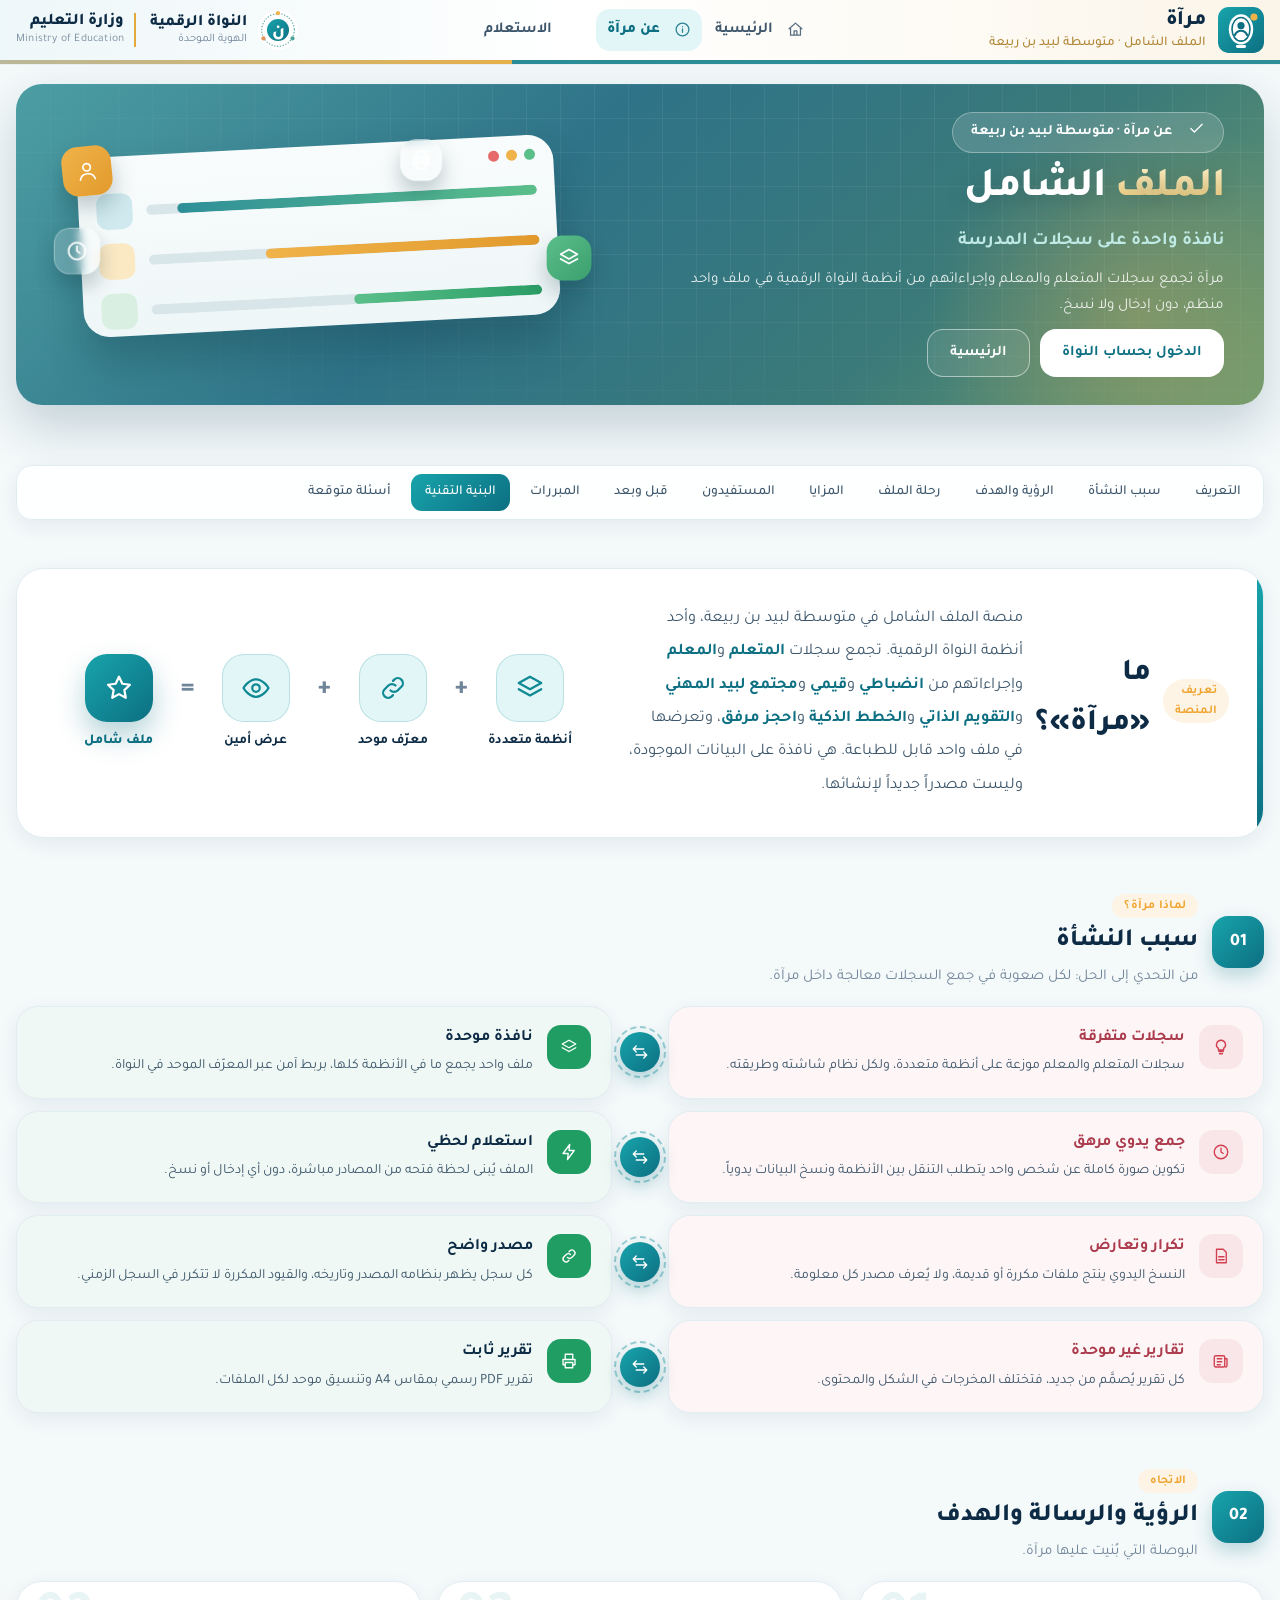
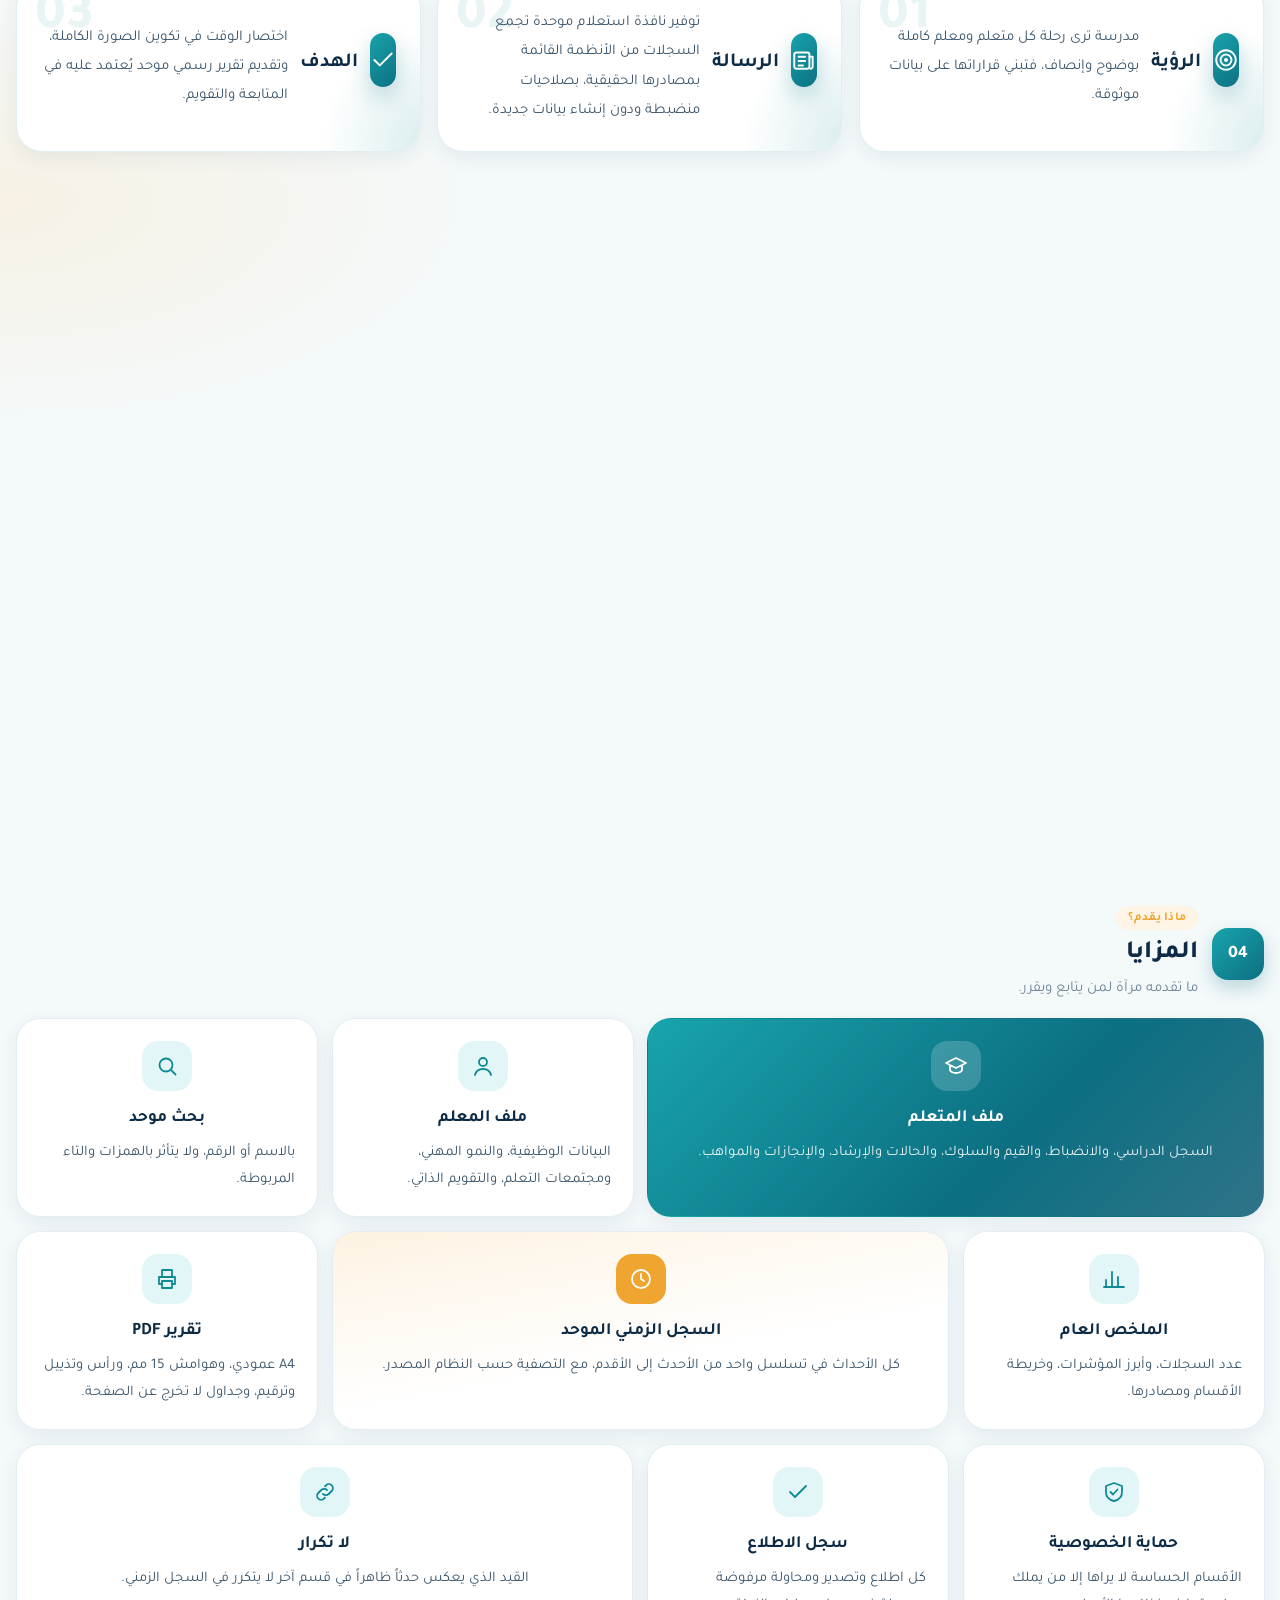
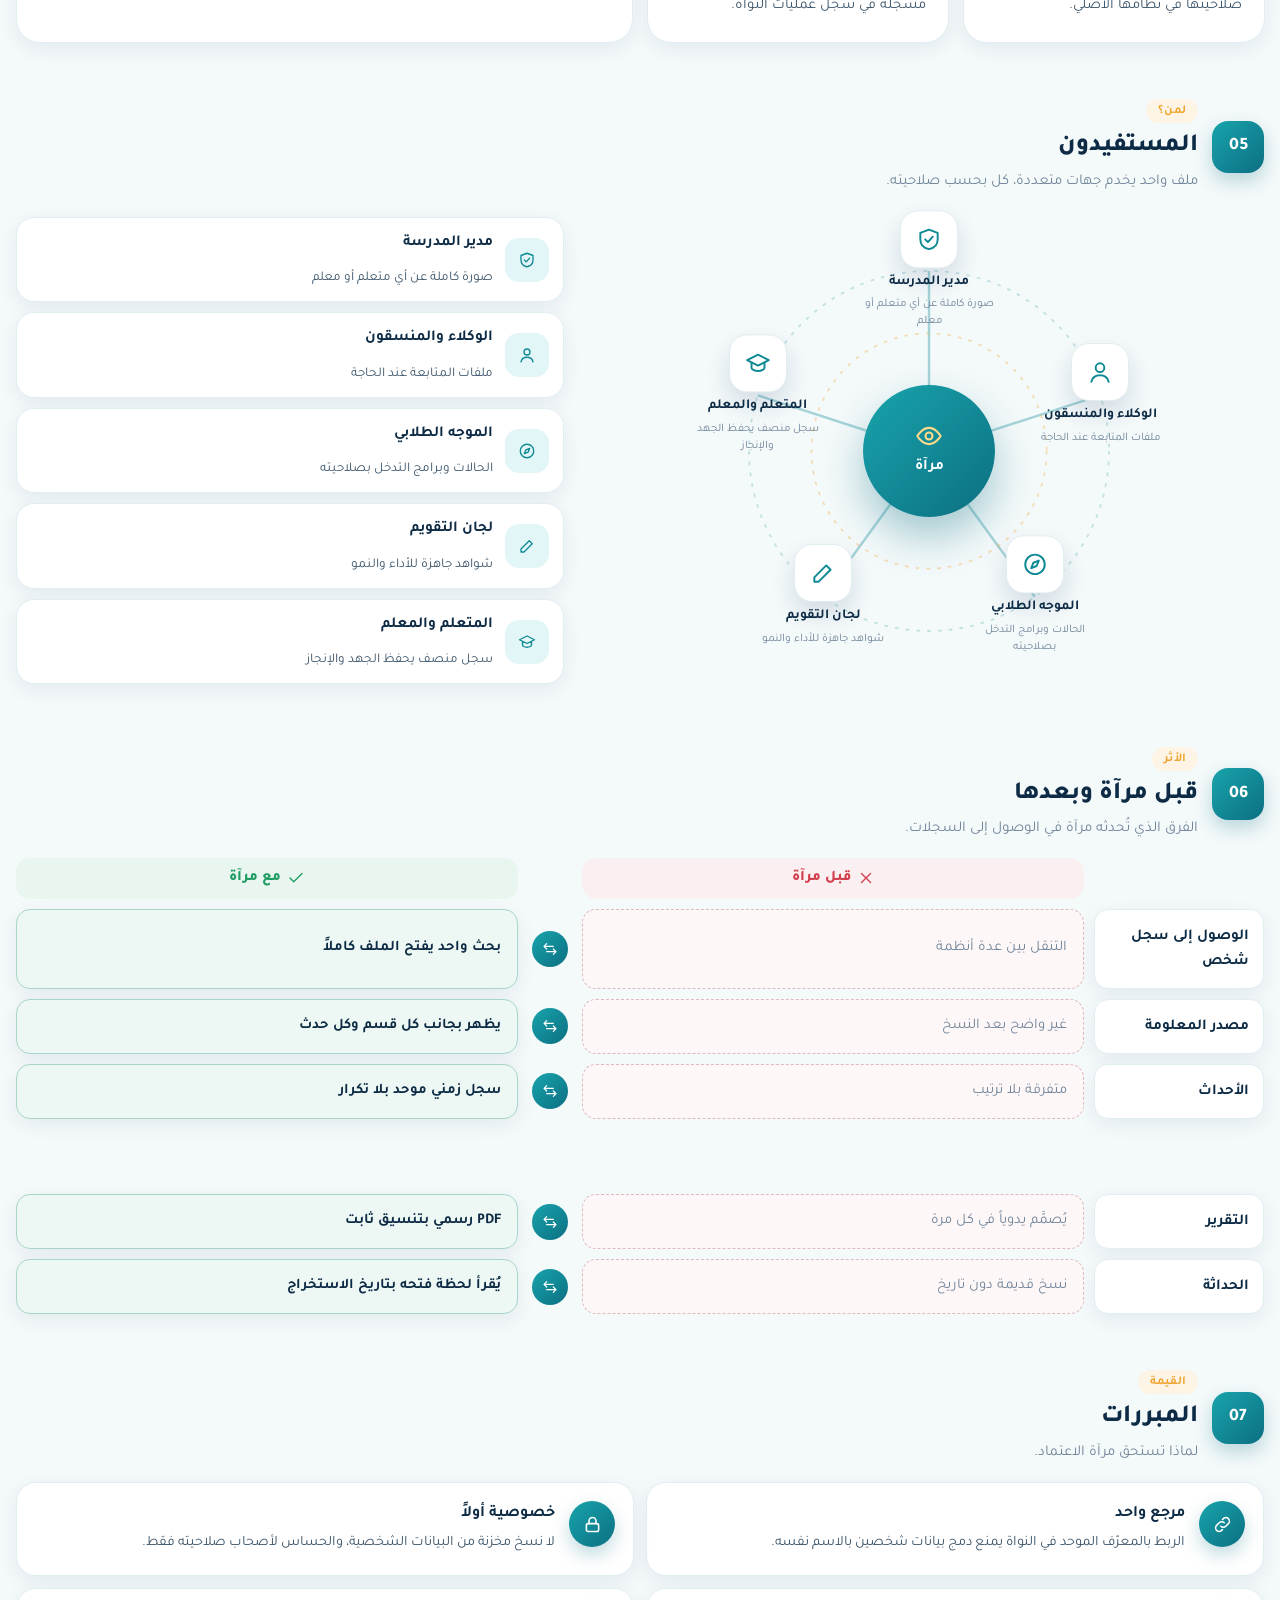
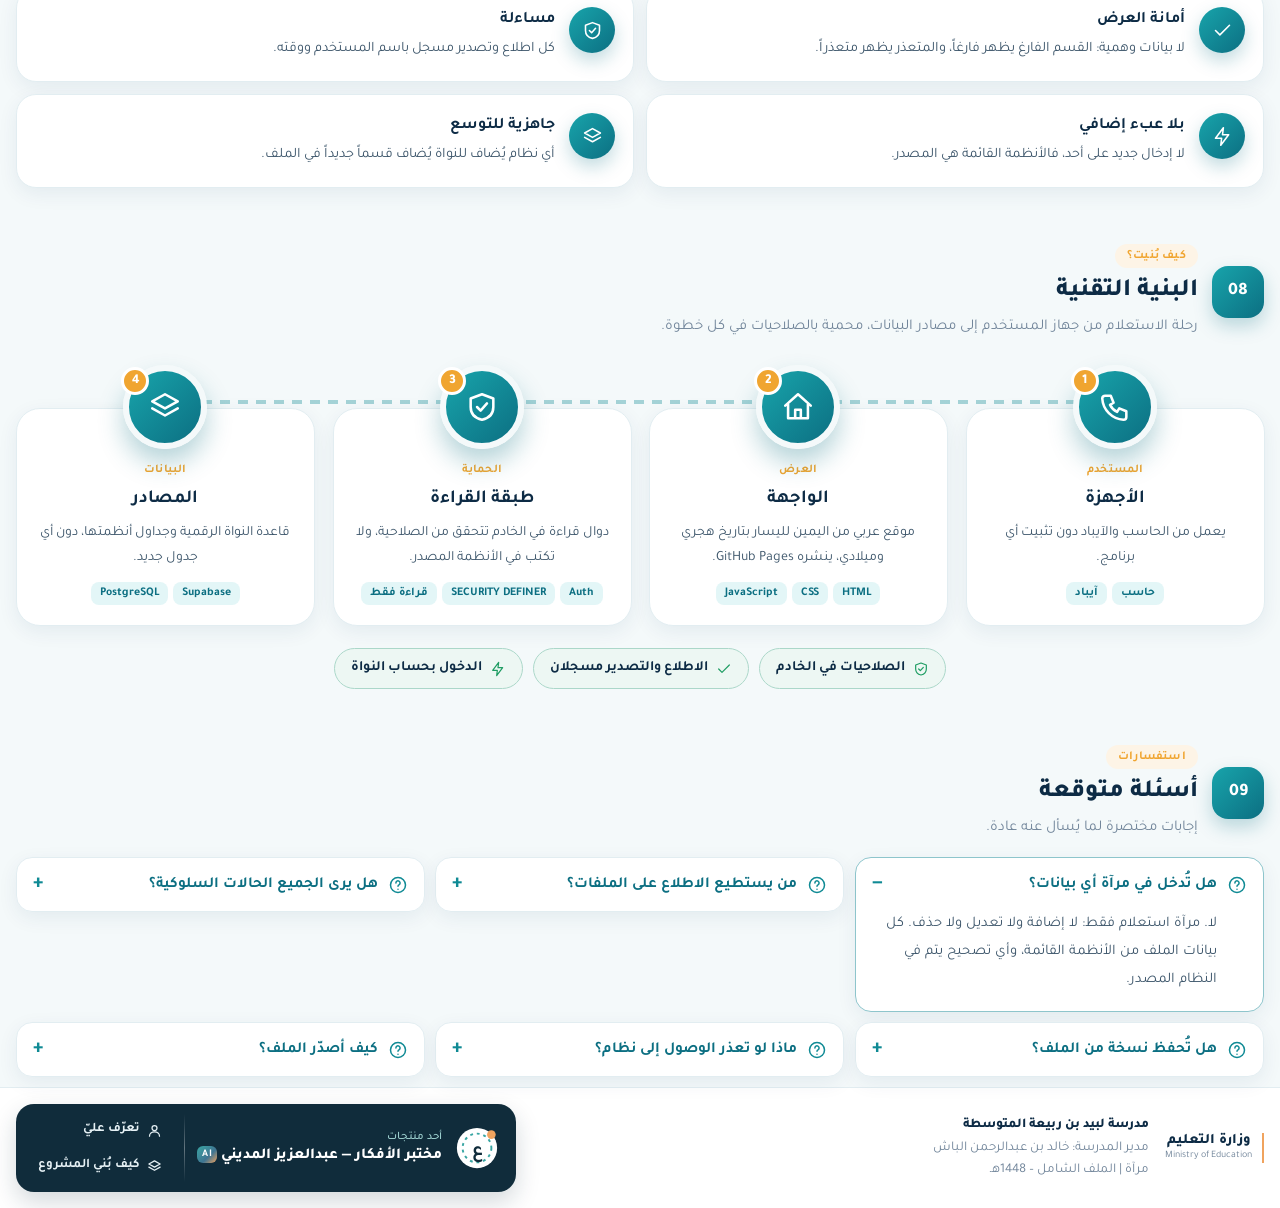
==== commit 615918fa: "توحيد القائمة وشريط الإعلانات وبطاقة الترحيب (الدفعة الأولى) - قائمة التنقل: ما لا يتسع ينتقل إلى «ا" ====
--- a/site/about.html
+++ b/site/about.html
@@ -5,4 +5,4 @@
 <div class="wrow"><div class="sq" style="background:#cfe9ee"></div><div class="tr"><i style="width:92%;background:linear-gradient(90deg,#2f8f99,#5bbf8a)"></i></div></div>
 <div class="wrow"><div class="sq" style="background:#fbe9c4"></div><div class="tr"><i style="width:70%;background:linear-gradient(90deg,#f0b34a,#e29a2c)"></i></div></div>
 <div class="wrow"><div class="sq" style="background:#d9efe2"></div><div class="tr"><i style="width:48%;background:linear-gradient(90deg,#5bbf8a,#2a9d65)"></i></div></div></div>
-<div class="fl a" data-ico="user"></div><div class="fl b" data-ico="clock"></div><div class="fl c" data-ico="layers"></div><div class="fl d" data-ico="print"></div></div></div></section><section class="sct" id="about"></section><div id="ftr"></div><script src="assets/config.js"></script><script src="assets/chrome.js"></script><script src="assets/about-icons.js"></script><script src="assets/about-mr.js"></script><script>pubInit("about.html");document.getElementById("about").innerHTML=aboutPage();document.querySelectorAll("#about [data-ico]").forEach(e=>e.innerHTML=ico(e.dataset.ico));aboutInit(document);</script></body></html>+<div class="fl a" data-ico="user"></div><div class="fl b" data-ico="clock"></div><div class="fl c" data-ico="layers"></div><div class="fl d" data-ico="print"></div></div></div></section><section class="sct" id="about"></section><div id="ftr"></div><script src="assets/config.js"></script><script src="assets/chrome.js"></script><script src="assets/unified-kit.js"></script><script src="assets/about-icons.js"></script><script src="assets/about-mr.js"></script><script>pubInit("about.html");document.getElementById("about").innerHTML=aboutPage();document.querySelectorAll("#about [data-ico]").forEach(e=>e.innerHTML=ico(e.dataset.ico));aboutInit(document);</script></body></html>
--- a/site/assets/ui.css
+++ b/site/assets/ui.css
@@ -474,3 +474,9 @@
 .fd{display:flex;gap:10px;padding:9px 0;border-bottom:1px solid var(--line)}.fd:last-child{border-bottom:0;padding-bottom:0}
 .fd-ic{width:32px;height:32px;border-radius:10px;display:grid;place-items:center;background:var(--brandsoft);color:var(--brand2);flex:none}.fd-ic.b{background:var(--acc2soft);color:var(--acc2ink)}
 .fd-ic .ico{width:17px;height:17px}.fd small{display:block;color:var(--muted)}.fd>div{min-width:0}
+/* قائمة الجوال في الموقع العام: الأيقونة والنص في سطر واحد، وأيقونة «الاستعلام» بلون النص لا بالأبيض */
+@media (max-width:860px){
+  .pubsite header nav a,.pubsite header nav a.only-m{display:flex!important;align-items:center;gap:10px;min-height:48px}
+  .pubsite header nav a .ico{margin:0}
+  .pubsite header nav a[data-login]:not(.on) .ico{stroke:currentColor}
+}
--- a/site/assets/mirat.css
+++ b/site/assets/mirat.css
@@ -96,3 +96,124 @@
 .mr-pc b{display:block;font-size:1.15rem;margin-bottom:4px} .mr-pc p{margin:0;color:var(--ink2);line-height:1.8}
 @media(max-width:980px){.mr-prn{grid-template-columns:repeat(2,minmax(0,1fr))}}
 @media(max-width:560px){.mr-prn{grid-template-columns:1fr}}
+.mr-goals{display:grid;grid-template-columns:repeat(2,minmax(0,1fr));gap:16px;margin-top:30px}
+.mr-gl{position:relative;display:flex;gap:16px;align-items:flex-start;background:var(--surface);border:1px solid var(--line);border-radius:20px;padding:22px 22px 22px 70px;box-shadow:var(--shadow);overflow:hidden;transition:transform .25s,box-shadow .25s}
+.mr-gl:hover{transform:translateY(-4px);box-shadow:var(--shadow2)}
+.mr-gl i{flex:none;display:grid;place-items:center;width:50px;height:50px;border-radius:15px;background:var(--grad);color:#fff}
+.mr-gl i .ico{width:26px;height:26px}
+.mr-gl b{display:block;font-size:1.15rem;margin-bottom:4px} .mr-gl p{margin:0;color:var(--ink2);line-height:1.85}
+.mr-gn{position:absolute;inset-inline-end:16px;top:10px;font:800 2.6rem/1 Tajawal,sans-serif;color:transparent;-webkit-text-stroke:1.4px color-mix(in srgb,var(--brand) 35%,transparent)}
+@media(max-width:760px){.mr-goals{grid-template-columns:1fr}}
+/* شريط الأنظمة المعروضة في الملف */
+.btn.sm{padding:7px 12px;font-size:.84rem;min-height:36px}
+.mr-flt{padding:12px 14px;margin:14px 0 0}
+.mr-flt-h{display:flex;align-items:center;gap:8px 12px;flex-wrap:wrap}
+.mr-flt-t{display:flex;align-items:baseline;gap:4px 10px;flex-wrap:wrap;flex:1;min-width:0} .mr-flt-t>b{display:flex;align-items:center;gap:6px;font-size:1.02rem}
+.mr-flt-a{display:flex;gap:6px;flex-wrap:wrap}
+.mr-flt-h .btn{display:inline-flex;flex-direction:row;align-items:center;gap:6px;margin:0}
+.mr-flt-tip{margin:6px 0 12px}
+.mr-custom{background:var(--c3b);color:var(--c3f)}
+
+/* ملاءمة الجوال */
+@media (max-width:640px){
+  .mr-hero{padding:16px}.mr-hero-t{gap:10px}.mr-hero-t h2{font-size:1.2rem}.mr-mark svg{width:44px;height:44px}
+  .mr-kind{display:flex}.mr-kind button{flex:1;justify-content:center;padding:10px 8px}
+  .mr-hit{padding:10px 12px;gap:6px 10px;flex-wrap:wrap}.mr-hit>.ico{display:none}.mr-hit-t{flex:1 1 calc(100% - 60px)}.mr-hit-m{flex-basis:100%;justify-content:flex-start;padding-inline-start:52px}
+  .mr-id{padding:16px}.mr-id-t{min-width:0}.mr-id-t h2{font-size:1.25rem}.mr-uuid{overflow-wrap:anywhere;font-size:.72rem}
+  .mr-dl{grid-template-columns:repeat(2,minmax(0,1fr));gap:10px 12px}.mr-dl dd{overflow-wrap:anywhere}
+  .mr-flt{padding:12px}.mr-flt-a{width:100%}.mr-flt-a .btn{flex:1;justify-content:center;padding-inline:6px}
+  .mr-jump{top:4px}.mr-jump a{padding:8px 10px;font-size:.88rem}
+  .mr-kpis{grid-template-columns:repeat(2,minmax(0,1fr))}.mr-kpi.main{grid-column:1/-1}.mr-kpi{padding:12px}.mr-kpi b{font-size:1.45rem}
+  .mr-map{grid-template-columns:1fr}
+  .mr-sec{padding:12px}.mr-sec header{gap:6px 8px}.mr-sec h5{flex-basis:100%}
+  .mr-t{font-size:.82rem}
+}
+nav.mr-jump{flex-direction:row;flex-wrap:nowrap;justify-content:flex-start;flex:none}
+/* الجوال: ترويسة لوحة التحكم لا تلتصق بأعلى الشاشة (ثلاثة أسطر تحجب المحتوى)، ويبقى شريط التنقل داخل الملف ملتصقاً */
+@media (max-width:640px){
+  header.dash{position:relative}
+  nav.mr-jump{top:0;margin-inline:-4px;border-radius:0 0 14px 14px;justify-content:space-between}
+  nav.mr-jump a{flex:1 1 0;min-width:0;justify-content:center;padding:8px 4px;font-size:.82rem;white-space:normal;text-align:center;line-height:1.3}
+  nav.mr-jump a .ico{display:none}
+  .pagebar .pb{gap:4px}
+}
+
+/* ===== الصلاحيات ===== */
+.mr-pm-h{padding:20px 22px;margin-bottom:14px}
+.mr-pm-in{display:flex;gap:14px;align-items:flex-start}.mr-pm-in h2{font-size:1.25rem;font-weight:800}.mr-pm-in p{margin:4px 0 0;max-width:760px}
+.mr-pm-legend{list-style:none;margin:16px 0;padding:0;display:grid;grid-template-columns:repeat(3,minmax(0,1fr));gap:10px}
+.mr-pm-legend li{display:grid;grid-template-columns:auto 1fr;gap:2px 8px;align-items:center;background:var(--soft);border-radius:14px;padding:10px 12px}
+.mr-pm-legend .ico{width:20px;height:20px;color:var(--brand2);grid-row:span 2}.mr-pm-legend span{color:var(--ink2);font-size:.82rem;line-height:1.6}
+.mr-pm{padding:16px 18px}
+.mr-pm-bar{display:flex;gap:10px;align-items:center;flex-wrap:wrap;margin-bottom:12px}
+.mr-pm-bar .mr-search{flex:1;min-width:220px}.mr-search-c input{padding:9px 0;font-size:.98rem}
+.mr-seg{display:inline-flex;gap:4px;background:var(--surface);border:1px solid var(--line);border-radius:12px;padding:3px}
+.mr-seg button{border:0;background:none;font:inherit;font-weight:700;font-size:.88rem;color:var(--ink2);padding:8px 14px;border-radius:9px;cursor:pointer;min-height:40px}
+.mr-seg button[aria-checked="true"]{background:var(--grad);color:#fff}
+.mr-pm-t td{vertical-align:middle}.mr-pm-t td small{display:flex;flex-wrap:wrap;gap:4px 6px;align-items:center;color:var(--muted);margin-top:2px}
+.mr-pm-t td>b{display:block}.mr-pm-t th.c,.mr-pm-t td.c{text-align:center;width:120px}.mr-pm-t .st{width:150px;font-size:.8rem}
+.mr-pm-t tr.lead td{background:var(--soft)}
+.mr-ck{position:relative;display:inline-grid;place-items:center;cursor:pointer;min-width:44px;min-height:44px}
+.mr-ck input{position:absolute;inset:0;width:100%;height:100%;margin:0;opacity:0;cursor:pointer}
+.mr-ck span{pointer-events:none;width:24px;height:24px;border-radius:7px;border:2px solid var(--line);background:var(--surface);display:grid;place-items:center;transition:background .12s,border-color .12s}
+.mr-ck input:checked+span{background:var(--brand);border-color:var(--brand)}
+.mr-ck input:checked+span::after{content:"";width:6px;height:11px;border:solid #fff;border-width:0 2.5px 2.5px 0;transform:translateY(-1px) rotate(45deg)}
+.mr-ck input:focus-visible+span{outline:3px solid var(--brand);outline-offset:2px}
+.mr-ck input:disabled+span{opacity:.5;cursor:not-allowed}
+.mr-sv{display:inline-flex;align-items:center;gap:4px;color:var(--muted)}.mr-sv .ico{width:16px;height:16px}.mr-sv.ok{color:var(--ok)}.mr-sv.bad{color:var(--bad)}
+.vh{position:absolute;width:1px;height:1px;overflow:hidden;clip:rect(0 0 0 0)}
+@media (max-width:760px){.mr-pm-legend{grid-template-columns:1fr}}
+@media (max-width:640px){
+  .mr-pm-h,.mr-pm{padding:14px}.mr-seg{display:flex;width:100%}.mr-seg button{flex:1;padding:8px 6px}
+  .mr-pm-t thead{display:none}.mr-pm-t,.mr-pm-t tbody,.mr-pm-t tr,.mr-pm-t td{display:block;width:auto}
+  .mr-pm-t tr{display:grid;grid-template-columns:repeat(3,minmax(0,1fr));border-bottom:1px solid var(--line);padding:10px 4px}
+  .mr-pm-t td{border:0;padding:4px}.mr-pm-t td:first-child,.mr-pm-t td.st{grid-column:1/-1}.mr-pm-t td.st:empty{display:none}
+  .mr-pm-t td.c{width:auto;display:flex;flex-direction:column;align-items:center;font-size:.76rem;color:var(--ink2)}
+  .mr-pm-t td.c::before{content:attr(data-l);font-weight:700}
+}
+
+/* ===== صورة المستخدم في الترويسة ===== */
+.duser{display:inline-flex;align-items:center;gap:8px;text-decoration:none;color:inherit;min-height:44px}
+.dav{width:34px;height:34px;border-radius:50%;flex:none;display:grid;place-items:center;overflow:hidden;background:rgba(255,255,255,.16);color:#fff;font-weight:800;font-size:.95rem;border:2px solid rgba(255,255,255,.55)}
+.dav img{width:100%;height:100%;object-fit:cover;display:block}
+.duser:hover .dname,.duser:focus-visible .dname{text-decoration:underline}
+
+/* ===== سجلات المشاهدة ===== */
+.mr-lg-f{padding:20px 22px;margin-bottom:14px}.mr-lg{padding:16px 18px;margin-top:14px}
+.mr-lg-g{display:grid;grid-template-columns:repeat(5,minmax(0,1fr));gap:10px;margin:16px 0}
+.mr-lg-g label{display:flex;flex-direction:column;gap:4px;font-size:.84rem;font-weight:700;color:var(--ink2);min-width:0}
+.mr-lg-g label.mr-lg-q{grid-column:1/-1}
+.mr-lg-g select,.mr-lg-g input[type=date]{min-height:44px;border-radius:12px;border:1px solid var(--line);background:var(--surface);color:var(--ink);font:inherit;font-weight:500;padding:0 10px;width:100%}
+.mr-lg .mr-t td{vertical-align:middle}.mr-lg .mr-t td small{display:block;color:var(--muted);font-size:.78rem}
+.mr-lg-t td:first-child{white-space:nowrap}.mr-lg-t .sm-t{font-size:.8rem;color:var(--ink2);line-height:1.7}
+.mr-lnk{border:0;background:none;padding:0;font:inherit;color:var(--brand2);cursor:pointer;text-align:start}.mr-lnk:hover b{text-decoration:underline}
+@media (max-width:900px){.mr-lg-g{grid-template-columns:repeat(2,minmax(0,1fr))}}
+@media (max-width:640px){.mr-lg-f,.mr-lg{padding:14px}.mr-lg-g{grid-template-columns:1fr 1fr}.mr-lg-g label:first-child{grid-column:1/-1}}
+@media (max-width:640px){
+  .mr-lg-t thead{display:none}.mr-lg-t,.mr-lg-t tbody{display:block}
+  .mr-lg-t tr{display:grid;grid-template-columns:1fr auto;gap:2px 10px;padding:10px 4px;border-bottom:1px solid var(--line)}
+  .mr-lg-t td{display:block;border:0;padding:2px 0}
+  .mr-lg-t td:nth-child(1){grid-column:1;grid-row:1}.mr-lg-t td:nth-child(3){grid-column:2;grid-row:1}
+  .mr-lg-t td:nth-child(2),.mr-lg-t td:nth-child(4),.mr-lg-t td:nth-child(5){grid-column:1/-1}.mr-lg-t td:nth-child(5):empty{display:none}
+  .mr-lg-t td:nth-child(1) small.dd{display:inline;margin-inline-start:6px}
+  .mr-lg-t td:nth-child(2)::before{content:"المستخدم: ";color:var(--muted);font-size:.78rem}.mr-lg-t td:nth-child(4)::before{content:"الملف: ";color:var(--muted);font-size:.78rem}
+  .mr-lg-t td:nth-child(2) b,.mr-lg-t td:nth-child(4) b{display:inline}
+}
+.mr-lg-t .badge{white-space:nowrap}
+
+/* ===== مكتبي الإلكتروني ===== */
+.mr-desk-h{padding:20px 22px;margin-bottom:14px}
+.mr-desk-q{display:flex;gap:10px;align-items:center;flex-wrap:wrap;margin-top:16px}.mr-desk-q .mr-search{flex:1;min-width:220px}.mr-desk-q .btn{min-height:46px}
+.mr-tiles{display:grid;grid-template-columns:repeat(auto-fill,minmax(230px,1fr));gap:12px;margin-bottom:14px}
+.mr-tile{display:flex;align-items:center;gap:12px;padding:16px;text-decoration:none;color:var(--ink);transition:transform .15s,box-shadow .15s}
+.mr-tile:hover{transform:translateY(-2px);box-shadow:0 10px 24px rgba(13,43,69,.1)}.mr-tile>.ico:last-child{width:18px;height:18px;color:var(--muted);transform:scaleX(-1)}
+.mr-tile-t{flex:1;min-width:0}.mr-tile-t b{display:block;font-size:1rem}.mr-tile-t small{display:block;color:var(--ink2);font-size:.84rem;line-height:1.6}
+.mr-desk-c{display:grid;grid-template-columns:repeat(auto-fit,minmax(340px,1fr));gap:14px;align-items:start}.mr-desk-c .mr-lg{margin-top:0}
+.mr-h .mr-more{margin-inline-start:auto;font-size:.84rem;font-weight:700;color:var(--brand2);text-decoration:none}.mr-h .mr-more:hover{text-decoration:underline}
+.mr-h{display:flex;align-items:center;gap:8px}
+.ubg.mr-dn{border:0;padding:0;margin:0;box-shadow:none;background:none}
+.mr-dl{list-style:none;margin:12px 0 0;padding:0}.mr-dl li{display:flex;justify-content:space-between;gap:10px;padding:9px 0;border-bottom:1px solid var(--line);font-size:.9rem}.mr-dl li:last-child{border-bottom:0}.mr-dl span{color:var(--ink2);font-size:.82rem}
+@media (max-width:640px){.mr-desk-h{padding:14px}.mr-desk-q .mr-seg{width:100%}.mr-desk-q .mr-seg button{flex:1}.mr-desk-q .btn{width:100%}.mr-desk-c{grid-template-columns:1fr}}
+.mr-tile-t b .badge{margin-inline-start:6px;font-size:.72rem;vertical-align:middle}
+.mr-desk-c .mr-kpis{grid-template-columns:repeat(2,minmax(0,1fr))}
+ul.mr-dl{display:block;columns:auto;column-count:auto}ul.mr-dl li{width:100%;break-inside:avoid}
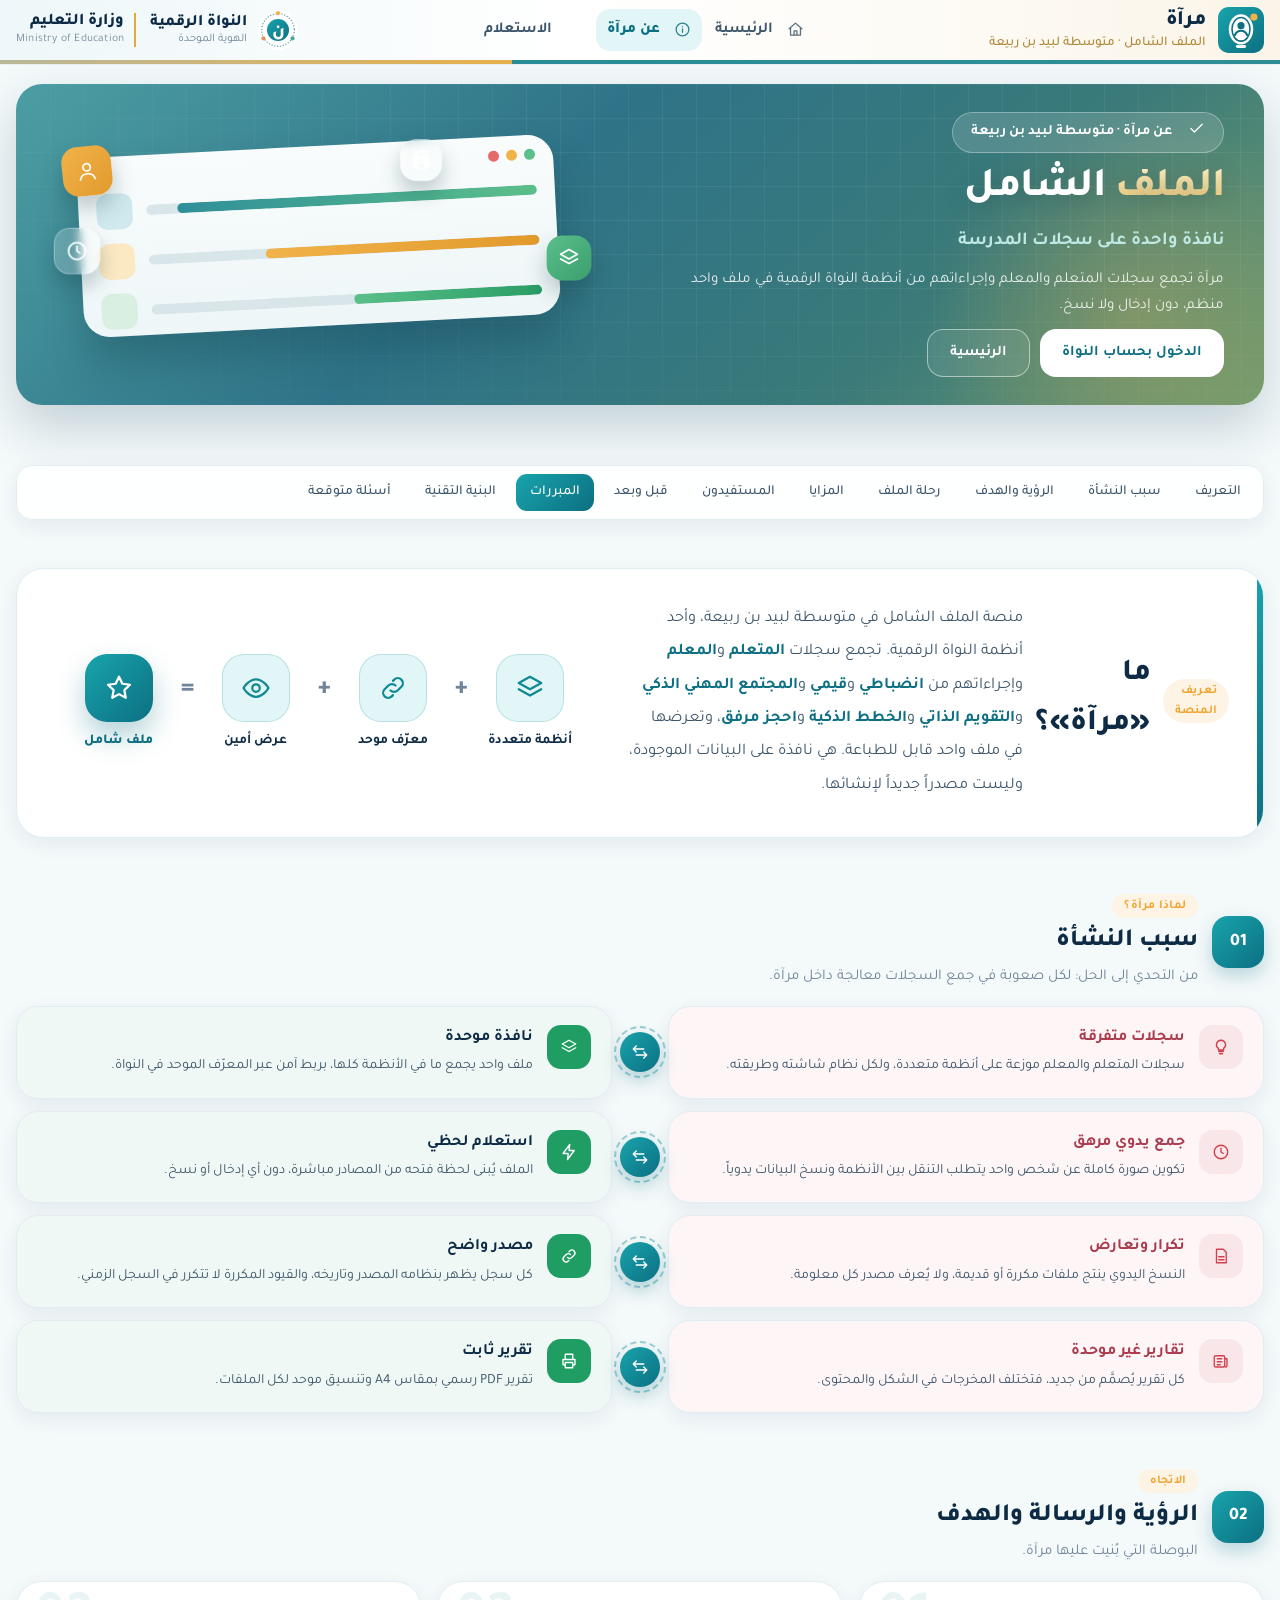
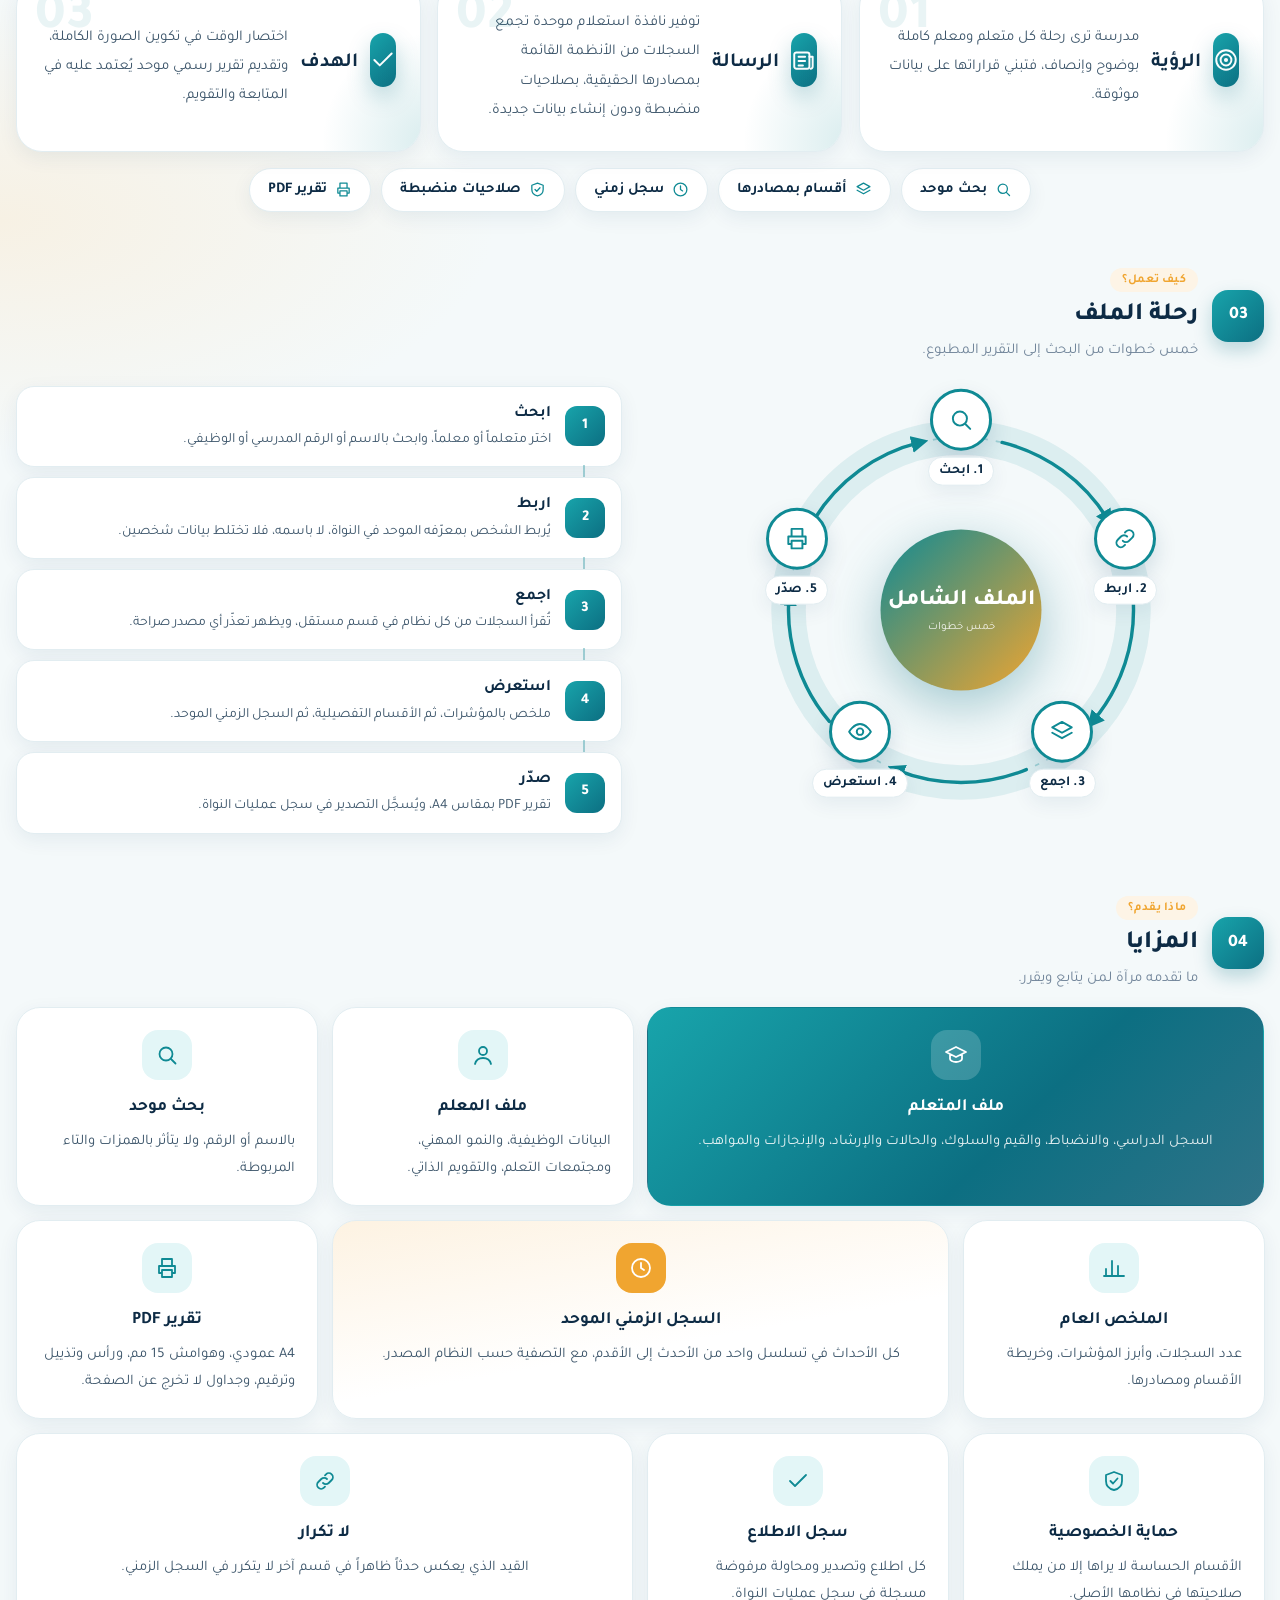
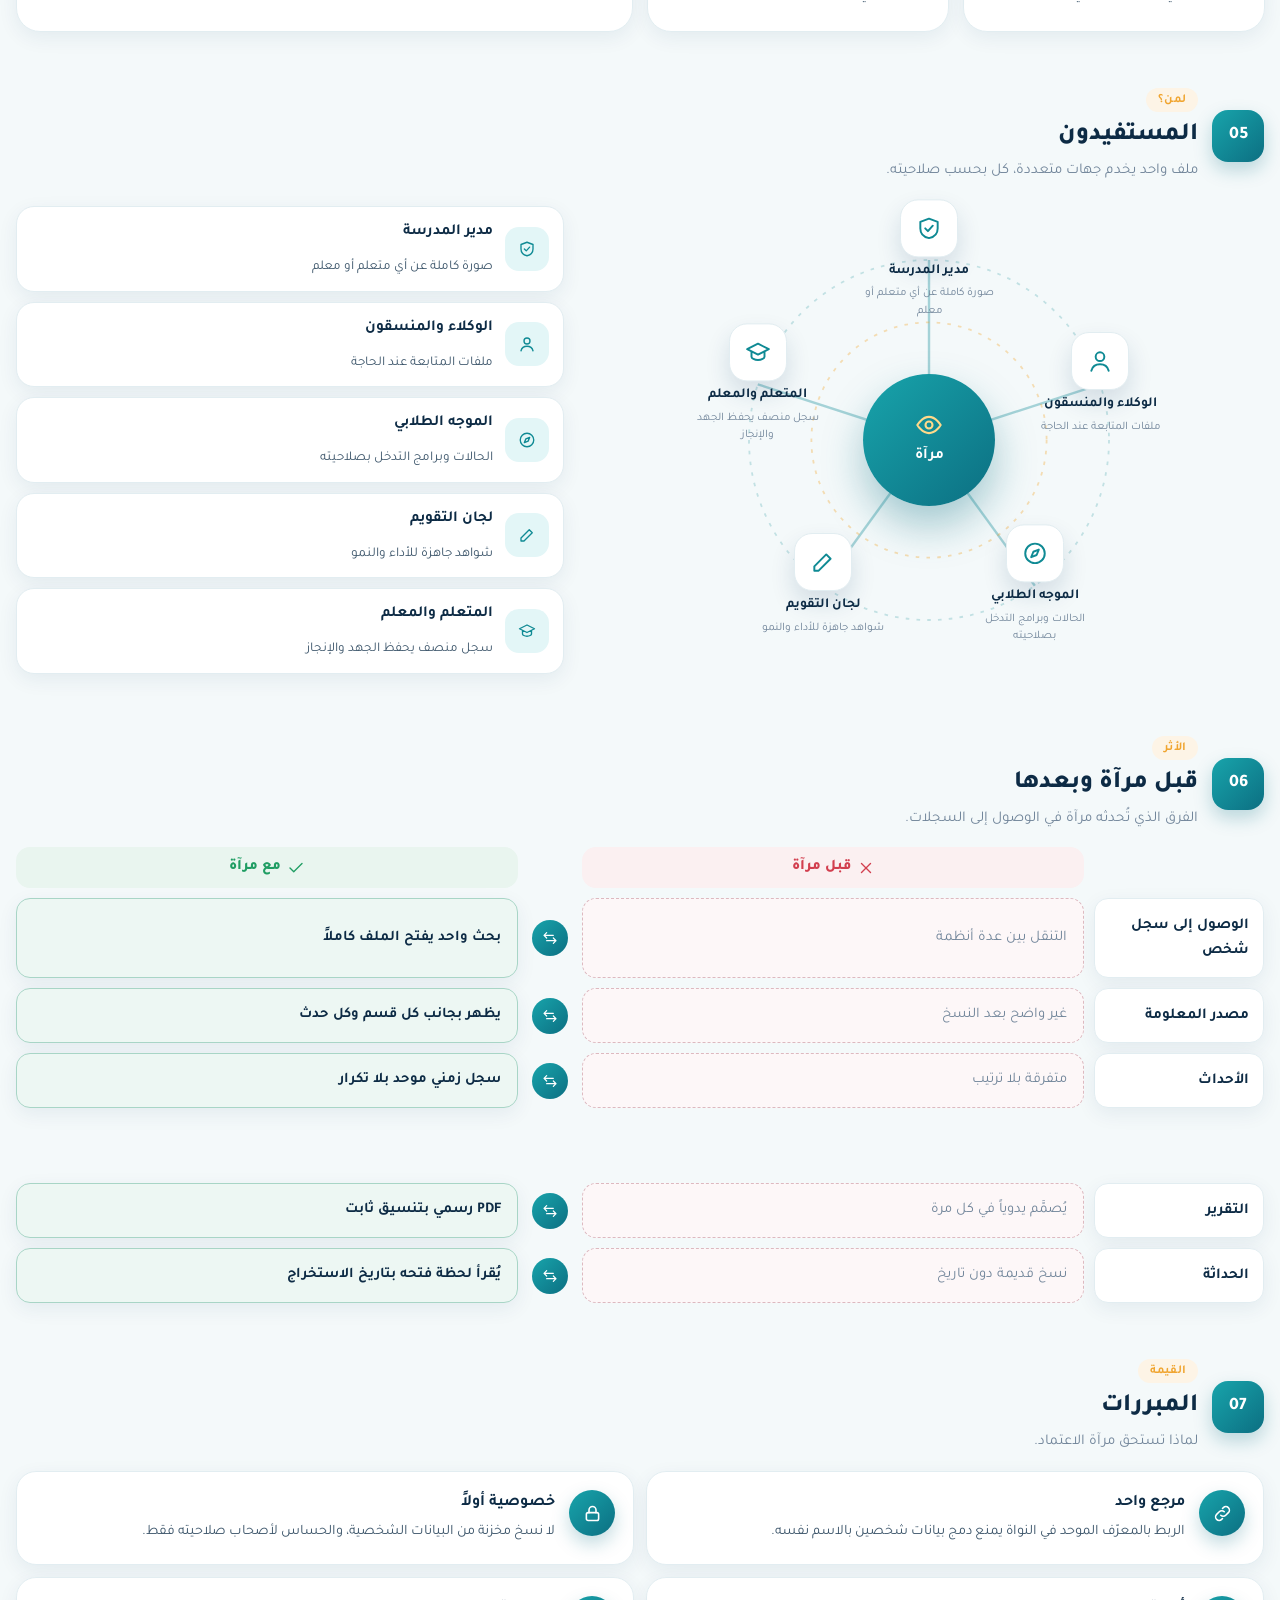
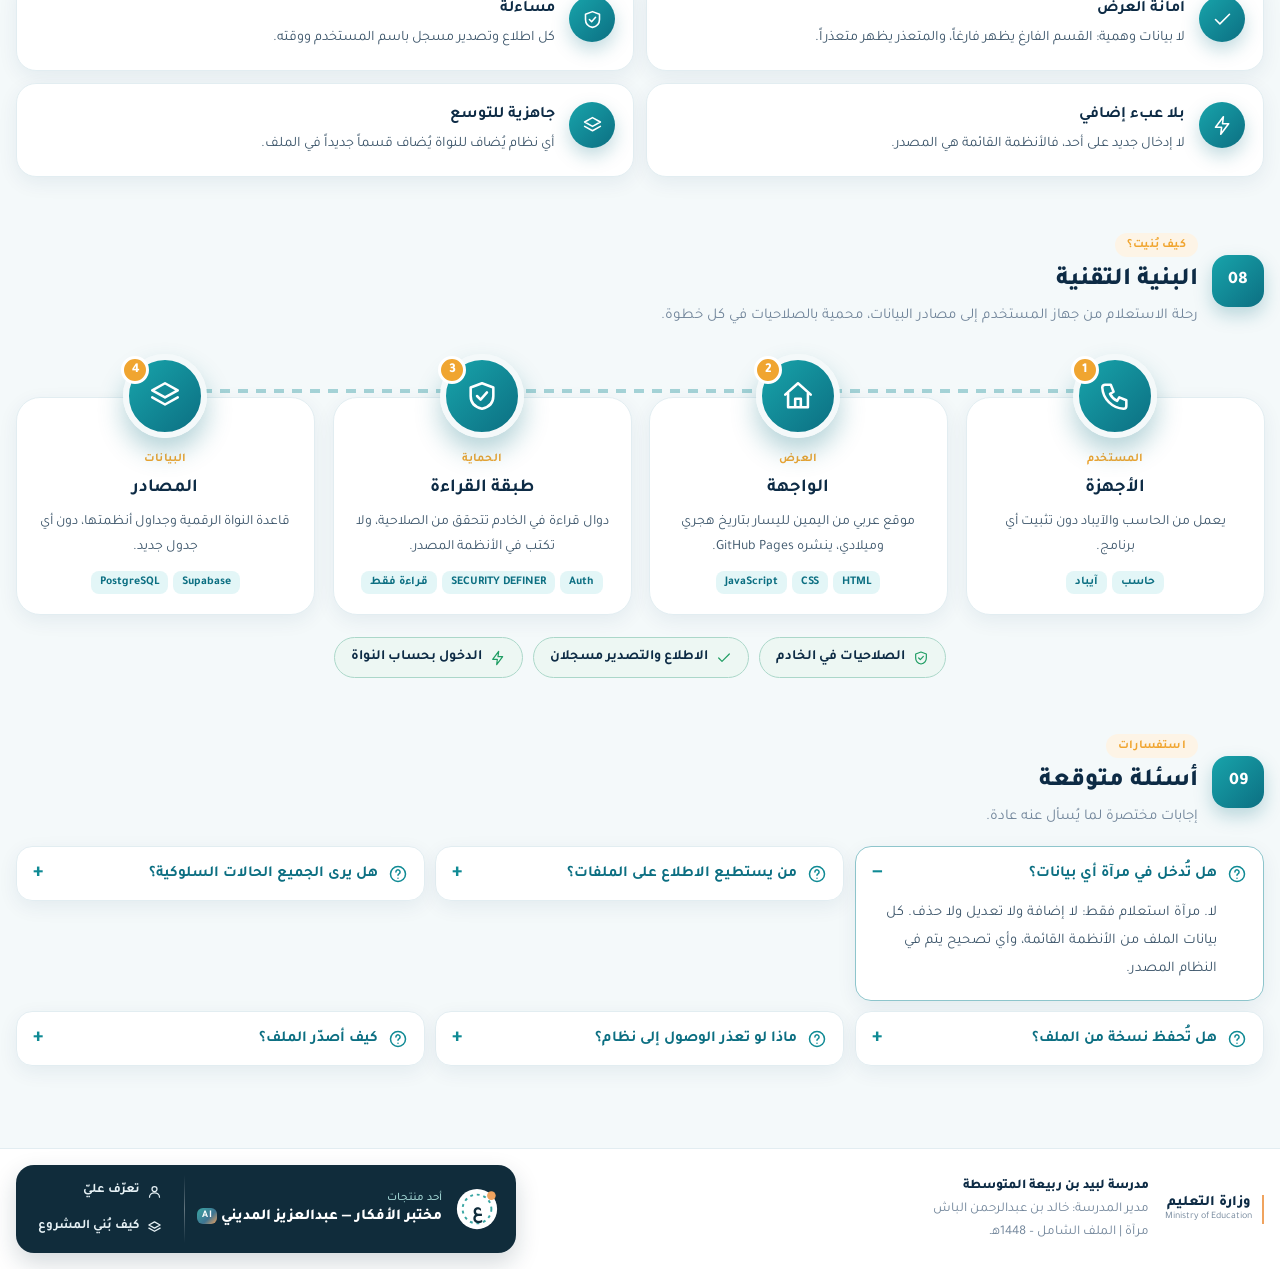
==== commit b389240e: "الطباعة الموحدة للنواة الرقمية: ترويسة وتذييل ورمز تحقق QR في كل صفحة لكل التقارير Co-Authored-By: C" ====
--- a/site/about.html
+++ b/site/about.html
@@ -5,4 +5,4 @@
 <div class="wrow"><div class="sq" style="background:#cfe9ee"></div><div class="tr"><i style="width:92%;background:linear-gradient(90deg,#2f8f99,#5bbf8a)"></i></div></div>
 <div class="wrow"><div class="sq" style="background:#fbe9c4"></div><div class="tr"><i style="width:70%;background:linear-gradient(90deg,#f0b34a,#e29a2c)"></i></div></div>
 <div class="wrow"><div class="sq" style="background:#d9efe2"></div><div class="tr"><i style="width:48%;background:linear-gradient(90deg,#5bbf8a,#2a9d65)"></i></div></div></div>
-<div class="fl a" data-ico="user"></div><div class="fl b" data-ico="clock"></div><div class="fl c" data-ico="layers"></div><div class="fl d" data-ico="print"></div></div></div></section><section class="sct" id="about"></section><div id="ftr"></div><script src="assets/config.js"></script><script src="assets/chrome.js"></script><script src="assets/unified-kit.js"></script><script src="assets/about-icons.js"></script><script src="assets/about-mr.js"></script><script>pubInit("about.html");document.getElementById("about").innerHTML=aboutPage();document.querySelectorAll("#about [data-ico]").forEach(e=>e.innerHTML=ico(e.dataset.ico));aboutInit(document);</script></body></html>+<div class="fl a" data-ico="user"></div><div class="fl b" data-ico="clock"></div><div class="fl c" data-ico="layers"></div><div class="fl d" data-ico="print"></div></div></div></section><section class="sct" id="about"></section><div id="ftr"></div><script src="assets/config.js"></script><script src="assets/chrome.js"></script><script src="assets/unified-kit.js"></script><script src="assets/about-icons.js"></script><script src="assets/about-mr.js"></script><script>pubInit("about.html");document.getElementById("about").innerHTML=aboutPage();document.querySelectorAll("#about [data-ico]").forEach(e=>e.innerHTML=ico(e.dataset.ico));aboutInit(document);</script><script src="https://i3zalmadeni.github.io/digital-core/assets/report-kit.js?v=20261120a"></script><script>window.ReportKit&&ReportKit.install({system:"mirat",systemName:"مرآة | الملف الشامل",root:["#doc","#main","main"]});</script></body></html>
--- a/site/assets/core.css
+++ b/site/assets/core.css
@@ -69,7 +69,7 @@
 .btn.sec{background:var(--brandsoft);color:var(--brand2)} .btn.bad{background:var(--bad);color:#fff} .btn.sm{padding:5px 11px;font-size:.82rem}
 .btn.gold{background:linear-gradient(135deg,#f6c25e,#eaa83a);color:#3b2a06}
 .card{background:var(--surface);border:1px solid var(--line);border-radius:20px;padding:18px;box-shadow:var(--shadow);transition:transform .2s,box-shadow .2s}
-.grid{display:grid;grid-template-columns:repeat(auto-fit,minmax(210px,1fr));gap:14px}
+.grid{display:grid;grid-template-columns:repeat(auto-fit,minmax(min(210px,100%),1fr));gap:14px}
 .grid>.card:hover,.stat:hover{transform:translateY(-4px);box-shadow:var(--shadow2)}
 .stat{border-radius:20px;padding:16px 18px;border:1px solid transparent;background:var(--c0b);color:var(--c0f);box-shadow:var(--shadow);transition:transform .2s,box-shadow .2s}
 .grid>.stat:nth-child(6n+2){background:var(--c1b);color:var(--c1f)}.grid>.stat:nth-child(6n+3){background:var(--c2b);color:var(--c2f)}
@@ -86,7 +86,7 @@
 .bar{display:flex;gap:8px;flex-wrap:wrap;margin-bottom:14px;align-items:center}.bar>*{width:auto;flex:1 1 160px}.bar .btn{flex:0 0 auto}
 .ov{position:fixed;inset:0;background:rgba(10,30,40,.5);display:flex;align-items:flex-start;justify-content:center;overflow:auto;padding:20px;z-index:50;animation:fin .2s}
 .md{background:var(--surface);border-radius:22px;padding:22px;width:100%;max-width:640px;box-shadow:var(--shadow2);animation:rise .25s}
-.fg{display:grid;grid-template-columns:repeat(auto-fit,minmax(220px,1fr));gap:10px}.fg label,.md label{display:block;font-size:.85rem;color:var(--ink2);margin:6px 0 3px}.fg .full{grid-column:1/-1}
+.fg{display:grid;grid-template-columns:repeat(auto-fit,minmax(min(220px,100%),1fr));gap:10px}.fg label,.md label{display:block;font-size:.85rem;color:var(--ink2);margin:6px 0 3px}.fg .full{grid-column:1/-1}
 .tabs{display:flex;gap:6px;margin:0 0 16px;flex-wrap:wrap}.tabs button{width:auto;background:var(--surface);color:var(--ink);border:1px solid var(--line);border-radius:99px;padding:7px 16px;font:inherit;cursor:pointer}.tabs button.on{background:var(--grad);color:#fff;border-color:transparent}
 .toast{position:fixed;bottom:18px;left:50%;transform:translateX(-50%);background:var(--navy);color:#fff;padding:10px 18px;border-radius:14px;z-index:99;animation:rise .25s}.toast.bad{background:var(--bad)}
 .item{border:1px solid var(--line);border-radius:14px;padding:12px;margin-bottom:8px;background:var(--surface)}.item small{color:var(--muted)}
@@ -175,7 +175,7 @@
 .hero .b1{width:220px;height:220px;background:#f0b34a;inset:auto auto -90px 8%;opacity:.28}.hero .b2{width:260px;height:260px;background:#7fd6d2;inset:-90px 30% auto auto;opacity:.25;animation-delay:-3s}
 .kstrip{display:grid;grid-template-columns:repeat(auto-fit,minmax(170px,1fr));gap:14px;margin:-34px 0 6px;position:relative;z-index:2}
 .kstrip .kpi{background:var(--surface);color:var(--ink);border:1px solid var(--line)}.kstrip .kpi b{color:var(--brand2)}
-.steps{counter-reset:s;display:grid;grid-template-columns:repeat(auto-fit,minmax(220px,1fr));gap:14px}
+.steps{counter-reset:s;display:grid;grid-template-columns:repeat(auto-fit,minmax(min(220px,100%),1fr));gap:14px}
 .steps .card{position:relative;padding-top:34px}.steps .card::before{counter-increment:s;content:counter(s);position:absolute;top:-14px;inset-inline-start:18px;width:34px;height:34px;border-radius:50%;display:grid;place-items:center;background:var(--grad);color:#fff;font-weight:800;box-shadow:var(--shadow)}
 .cta{background:linear-gradient(135deg,var(--navy2),var(--navy));color:#fff;border-radius:28px;padding:34px;text-align:center;margin:34px 0}.cta h2{color:#fff;margin-bottom:8px}.cta p{color:#cfe3e8;margin:0 0 18px}
 @media (max-width:860px){.hero.hero2{grid-template-columns:1fr;padding:34px 0 50px}.hero2 .ht,.hero2 .hv{padding-inline:16px}.hero2 .hv{order:-1}.core-ic{width:150px}}
@@ -200,7 +200,7 @@
 .hero.slim{padding:34px 0 42px}.hero.slim h1{font-size:clamp(1.6rem,4vw,2.3rem)}
 .hero.slim .core-ic{width:min(150px,40vw)}
 .em2{font-size:1.5rem;background:rgba(255,255,255,.75)}
-.kstrip2{display:grid;grid-template-columns:repeat(auto-fit,minmax(200px,1fr));gap:14px}
+.kstrip2{display:grid;grid-template-columns:repeat(auto-fit,minmax(min(200px,100%),1fr));gap:14px}
 .mt2{margin-top:18px}
 .pubcard h2{margin-bottom:2px}.yr2{background:var(--c4b);color:var(--c4f);border-radius:99px;padding:5px 14px;font-weight:700;font-size:.9rem}.yr2 i{display:inline-block;width:8px;height:8px;border-radius:50%;background:#f0b34a;margin-inline-end:8px;box-shadow:0 0 0 4px rgba(240,179,74,.3)}
 .fac .meta{display:flex;gap:10px;flex-wrap:wrap;margin-top:8px;color:var(--ink2);font-size:.84rem}.fac .meta span{background:var(--soft);border-radius:99px;padding:2px 10px}
@@ -215,7 +215,7 @@
 .empty .big{display:grid;place-items:center;color:var(--brand)}.empty .big .ico{width:46px;height:46px}
 .fac .meta .ico{width:14px;height:14px;vertical-align:-2px;margin-inline-end:4px}
 .hero .tag .ico{stroke:#fff}.btn .tg .ico{width:17px;height:17px}
-.pgrid{grid-template-columns:repeat(auto-fill,minmax(250px,1fr))}
+.pgrid{grid-template-columns:repeat(auto-fill,minmax(min(250px,100%),1fr))}
 .person{display:flex;gap:14px;align-items:center;padding:14px}
 .person .av{width:46px;height:46px;border-radius:14px;flex:none;display:grid;place-items:center;font-weight:800;font-size:1.2rem;color:#fff;background:var(--grad)}
 .person.lead .av{background:linear-gradient(135deg,#f6c25e,#eaa83a);color:#3b2a06}
@@ -333,7 +333,7 @@
 .vt{display:flex;gap:8px;margin-inline-start:auto}.vt button{display:inline-flex;align-items:center;gap:8px;padding:9px 18px;border-radius:16px;border:1px solid var(--line);background:#fff;font:inherit;font-weight:600;color:var(--ink);cursor:pointer;box-shadow:var(--shadow)}
 .vt button.on{background:linear-gradient(135deg,#2f8f99,#1f6b7e);color:#fff;border-color:transparent}.vt .ico{width:17px;height:17px}
 /* البطاقات الملوّنة */
-.tgrid{display:grid;grid-template-columns:repeat(auto-fill,minmax(270px,1fr));gap:16px;max-width:1280px;margin:0 auto;padding-inline:16px}
+.tgrid{display:grid;grid-template-columns:repeat(auto-fill,minmax(min(270px,100%),1fr));gap:16px;max-width:1280px;margin:0 auto;padding-inline:16px}
 .tcard{--bg:var(--c0b);--fg:var(--c0f);position:relative;overflow:hidden;border-radius:26px;padding:20px 22px 18px;background:linear-gradient(160deg,var(--bg),#fff 130%);border:1px solid color-mix(in srgb,var(--fg) 18%,transparent);border-top:5px solid var(--fg);box-shadow:var(--shadow);transition:transform .25s,box-shadow .25s;display:flex;flex-direction:column;gap:10px;color:var(--ink);text-decoration:none}
 .tcard:hover{transform:translateY(-5px);box-shadow:var(--shadow2)}
 .tcard::after{content:"";position:absolute;inset:auto auto -46px -40px;width:130px;height:130px;border-radius:50%;background:color-mix(in srgb,var(--fg) 12%,transparent);pointer-events:none}
@@ -478,7 +478,7 @@
 @media (max-width:900px){.dr-split{grid-template-columns:1fr}.dr-row{grid-template-columns:100px 1fr 44px 46px;padding:12px}}
 .dr-insp .kv dt,.dr-insp .kv dd{opacity:1!important;animation:none!important}
 /* ===== منسوبو المدرسة التفاعلية ===== */
-.pp-lead{display:grid;grid-template-columns:repeat(auto-fit,minmax(260px,1fr));gap:14px}
+.pp-lead{display:grid;grid-template-columns:repeat(auto-fit,minmax(min(260px,100%),1fr));gap:14px}
 .pp-l{display:flex;align-items:center;gap:14px;background:#fff;border:1px solid var(--line);border-inline-start:5px solid var(--gold);border-radius:18px;padding:14px 18px;box-shadow:var(--shadow)}
 .av{width:46px;height:46px;border-radius:50%;display:grid;place-items:center;background:linear-gradient(135deg,var(--brand),var(--brand2));color:#fff;font-weight:800;font-style:normal;flex:none}
 .pp-l small{display:block;color:var(--ink2)}
@@ -487,10 +487,10 @@
 .pp-g{border-bottom:1px solid var(--line)}.pp-g summary{display:flex;align-items:center;justify-content:space-between;padding:14px 22px;cursor:pointer;font-weight:700;list-style:none}.pp-g summary::-webkit-details-marker{display:none}
 .pp-g summary::after{content:"+";font-size:1.3rem;color:var(--brand);margin-inline-start:12px;transition:transform .3s}.pp-g[open] summary::after{transform:rotate(45deg)}
 .pp-g summary b{flex:1}
-.pp-gl{display:grid;grid-template-columns:repeat(auto-fill,minmax(230px,1fr));gap:10px;padding:4px 22px 18px;animation:rowin .45s both}
+.pp-gl{display:grid;grid-template-columns:repeat(auto-fill,minmax(min(230px,100%),1fr));gap:10px;padding:4px 22px 18px;animation:rowin .45s both}
 .pp-p{display:flex;align-items:center;gap:10px;padding:8px 12px;border-radius:14px;background:#f7fbfb;border:1px solid var(--line)}.pp-p .av{width:36px;height:36px;font-size:.95rem}.pp-p small{display:block;color:var(--ink2);font-size:.8rem}
 /* ===== بطاقات المنسوبين بالصور ===== */
-.pc-grid{display:grid;grid-template-columns:repeat(auto-fill,minmax(215px,1fr));gap:18px;padding:20px 22px}
+.pc-grid{display:grid;grid-template-columns:repeat(auto-fill,minmax(min(215px,100%),1fr));gap:18px;padding:20px 22px}
 .pc{position:relative;background:#fff;border:1px solid var(--line);border-radius:22px;overflow:hidden;box-shadow:var(--shadow);transition:transform .3s,box-shadow .3s;animation:rowin .6s cubic-bezier(.2,.7,.2,1) both;animation-delay:var(--d,0s);display:flex;flex-direction:column}
 .pc:hover{transform:translateY(-6px);box-shadow:var(--shadow2)}
 .pc-ph{position:relative;display:grid;place-items:center;aspect-ratio:1;background:linear-gradient(135deg,var(--c0f),#0c6f82);overflow:hidden}
@@ -547,7 +547,7 @@
 .wb i{width:14px;height:14px;border-radius:50%;background:var(--c)}.wb b{font-size:1.25rem;color:var(--c)}.wb span{font-weight:700}.wb em{font-style:normal;color:var(--muted);font-size:.85rem}
 /* ===== مخطط المرافق ===== */
 .pl-tool{display:flex;gap:10px;align-items:center;margin-bottom:6px}.pl-tool input{flex:1;border-radius:14px}
-.plan{display:grid;grid-template-columns:repeat(auto-fit,minmax(340px,1fr));gap:20px;margin-top:6px}
+.plan{display:grid;grid-template-columns:repeat(auto-fit,minmax(min(340px,100%),1fr));gap:20px;margin-top:6px}
 .bld{border:2px solid var(--line);border-radius:6px 6px 22px 22px;padding:0 0 10px;background:#fff;position:relative;box-shadow:var(--shadow)}
 .bld::before{content:"";position:absolute;inset:-14px 12% auto 12%;height:14px;background:var(--line);clip-path:polygon(0 100%,8% 0,92% 0,100% 100%)}
 .bn{display:flex;align-items:center;gap:10px;padding:14px 20px;font-weight:800;font-size:1.1rem;background:linear-gradient(90deg,var(--c0b),#fff)}.bn .ico{width:20px;height:20px;color:var(--brand)}
@@ -669,7 +669,7 @@
 .idc-e{position:relative;z-index:1;flex:none;width:92px;height:92px;filter:drop-shadow(0 10px 18px rgba(6,40,52,.35));animation:flt 7s ease-in-out infinite}.idc-e .core-ic{width:100%;height:100%}
 .idc-m>div{position:relative;z-index:1}.idc-m small{color:#d4eef0;font-weight:700}.idc-m h3{margin:2px 0 10px;font-size:clamp(1.5rem,3vw,2.2rem)}
 .idc-t{display:flex;flex-wrap:wrap;gap:8px}.idc-t span{background:rgba(255,255,255,.18);padding:4px 14px;border-radius:99px;font-weight:700;font-size:.88rem}
-.idc-g{display:grid;grid-template-columns:repeat(auto-fit,minmax(220px,1fr))}
+.idc-g{display:grid;grid-template-columns:repeat(auto-fit,minmax(min(220px,100%),1fr))}
 .idc-c{display:flex;flex-direction:column;gap:4px;padding:20px 24px;text-decoration:none;color:var(--ink);border-inline-start:1px solid var(--line);transition:background .3s,transform .3s}.idc-c:first-child{border-inline-start:0}
 a.idc-c:hover{background:var(--acc2soft)}
 .idc-c>span{width:40px;height:40px;border-radius:13px;display:grid;place-items:center;background:var(--acc2soft);margin-bottom:6px}.idc-c .ico{width:20px;height:20px;stroke:var(--brand2)}
@@ -721,7 +721,7 @@
 .x-pt{display:flex;gap:12px;flex-wrap:wrap;align-items:center;margin-bottom:16px}.x-pt input{flex:1;min-width:200px;padding:12px 16px;border-radius:14px;border:2px solid var(--line);font:inherit}.x-pt input:focus{outline:0;border-color:var(--brand2)}
 .x-ch{display:flex;gap:8px;flex-wrap:wrap}.x-ch button{padding:8px 16px;border-radius:99px;border:2px solid var(--line);background:#fff;font:inherit;font-weight:700;cursor:pointer;transition:.25s}.x-ch button small{color:var(--ink2)}.x-ch button.on{background:var(--brand2);border-color:var(--brand2);color:#fff}.x-ch button.on small{color:#fff}
 .x-pm{display:grid;grid-template-columns:1fr 300px;gap:18px;align-items:start}
-.x-bs{display:grid;grid-template-columns:repeat(auto-fit,minmax(300px,1fr));gap:18px;align-items:end}
+.x-bs{display:grid;grid-template-columns:repeat(auto-fit,minmax(min(300px,100%),1fr));gap:18px;align-items:end}
 .x-b{position:relative}.x-roof{height:54px;display:grid;place-items:center;color:#fff;font-weight:800;background:linear-gradient(135deg,#2f5ea8,#1d3f7a);clip-path:polygon(6% 100%,0 100%,0 62%,50% 0,100% 62%,100% 100%,94% 100%);padding-top:18px}.x-roof span{display:inline-flex;gap:8px;align-items:center}.x-roof .ico{width:18px;height:18px;stroke:#fff}
 .x-fl{display:grid;grid-template-columns:62px 1fr;gap:8px;padding:8px;background:#fff;border-inline:2px solid #c9d8e4}.x-fl+.x-fl{border-top:2px dashed #dbe6ee}.x-fl em{font-style:normal;align-self:center;color:var(--ink2);font-weight:800;font-size:.82rem;text-align:center}
 .x-rs{display:flex;gap:8px;flex-wrap:wrap}.x-r{flex:1 1 90px;min-height:70px;padding:10px;border-radius:12px;border:2px solid transparent;background:#e9f5f6;font:inherit;cursor:pointer;text-align:start;display:flex;flex-direction:column;justify-content:center;gap:2px;transition:transform .3s,box-shadow .3s,opacity .3s,background .3s}
@@ -772,7 +772,7 @@
 .sy-i{flex:none;width:52px;height:52px;border-radius:16px;display:grid;place-items:center;background:linear-gradient(135deg,#e6f4f5,#f3f8ef)}.sy-i .ico{width:26px;height:26px;stroke:#0f8a94}
 .sys b{display:block;font-size:1.1rem}.sys small{color:var(--ink2)}
 .sys em{position:absolute;top:12px;inset-inline-end:14px;font-style:normal;font-size:.75rem;font-weight:800;color:#a35f0a;background:#fdf0d3;padding:2px 10px;border-radius:99px}
-.syss{grid-template-columns:repeat(auto-fit,minmax(260px,1fr))}
+.syss{grid-template-columns:repeat(auto-fit,minmax(min(260px,100%),1fr))}
 a.sys{border-style:solid;border-color:#cfe5e7;text-decoration:none;cursor:pointer;box-shadow:0 8px 22px -16px rgba(15,138,148,.55)}
 a.sys:focus-visible{outline:3px solid #0f8a94;outline-offset:3px}
 a.sys em{color:#0b6b73;background:#e0f2f3}
@@ -828,7 +828,7 @@
 .sc-gl{display:grid;grid-template-columns:repeat(4,1fr);border-bottom:1px solid var(--line)}
 .sc-gl div{padding:20px 12px;text-align:center;border-inline-start:1px solid var(--line)}.sc-gl div:first-child{border-inline-start:0}
 .sc-gl b{display:block;font-size:clamp(1.9rem,3.5vw,2.7rem);line-height:1;color:#0c6f82;font-weight:800}.sc-gl span{color:var(--ink2);font-weight:600}
-.sc-facts{margin:0;padding:8px 18px 18px;display:grid;grid-template-columns:repeat(auto-fit,minmax(250px,1fr));gap:2px 24px}
+.sc-facts{margin:0;padding:8px 18px 18px;display:grid;grid-template-columns:repeat(auto-fit,minmax(min(250px,100%),1fr));gap:2px 24px}
 .sc-facts>div{display:grid;grid-template-columns:22px auto 1fr;align-items:center;gap:10px;padding:12px 6px;border-bottom:1px dashed var(--line)}.sc-facts .ico{width:18px;height:18px;stroke:#0f8a94}
 .sc-facts dt{color:var(--ink2);font-weight:600}.sc-facts dd{margin:0;font-weight:700;text-align:end;overflow-wrap:anywhere}.sc-facts a{color:var(--brand2);text-decoration:none}
 @media (max-width:640px){.sc-gl{grid-template-columns:1fr 1fr}.sc-gl div:nth-child(3){border-inline-start:0}.sc-head{flex-direction:column;text-align:center}}
@@ -838,14 +838,14 @@
 .sc-tr span{position:relative;font-weight:700;font-size:1.1rem}.sc-tr span i{display:block;height:4px;border-radius:99px;background:linear-gradient(90deg,#0f8a94 var(--w),#e5eef0 var(--w));margin-top:6px;max-width:90px}
 .sc-tr.tot{background:#f5faf9}.sc-tr.tot span,.sc-tr.tot b{color:#0c6f82}
 @media (max-width:640px){.sc-th{display:none}.sc-tr{grid-template-columns:1fr 1fr}.sc-tr b{grid-column:1/-1}.sc-tr span::before{content:attr(data-l);display:block;color:var(--ink2);font-size:.78rem;font-weight:600}}
-.sc-tm{display:grid;grid-template-columns:repeat(auto-fit,minmax(200px,1fr));gap:14px}
+.sc-tm{display:grid;grid-template-columns:repeat(auto-fit,minmax(min(200px,100%),1fr));gap:14px}
 .sc-tm div{padding:20px 22px;border-radius:22px;background:#fff;border:1px solid var(--line);display:flex;flex-direction:column;gap:2px}
 .sc-tm b{font-size:2.4rem;line-height:1;color:#0c6f82}.sc-tm span{font-weight:700}.sc-tm small{color:var(--ink2)}
 .sc-n{margin:16px 4px;color:var(--ink2)}.sc-n b{color:#0c6f82;font-size:1.2rem}
 .sc-ft{display:flex;gap:12px;flex-wrap:wrap;align-items:center;margin-bottom:18px}.sc-s{position:relative;flex:1 1 260px}.sc-s input{width:100%;padding:12px 44px 12px 16px;border-radius:14px;border:2px solid var(--line);font:inherit}.sc-s input:focus{outline:0;border-color:var(--brand2)}.sc-s .ico{position:absolute;inset-inline-end:14px;top:50%;translate:0 -50%;width:18px;height:18px;stroke:var(--ink2)}
 .sc-ft .cnt{color:var(--ink2);font-weight:700}
 .sc-g{margin-bottom:26px}.sc-g h3{display:flex;align-items:center;gap:8px;margin:0 0 12px;font-size:1.25rem}.sc-g h3 .ico{width:20px;height:20px;stroke:#0f8a94}.sc-g h3 small{background:#e4f3f4;color:var(--brand2);padding:1px 10px;border-radius:99px;font-size:.8rem}
-.sc-fl{display:grid;grid-template-columns:repeat(auto-fill,minmax(260px,1fr));gap:12px}
+.sc-fl{display:grid;grid-template-columns:repeat(auto-fill,minmax(min(260px,100%),1fr));gap:12px}
 .sc-f{padding:16px 18px;border-radius:18px;background:#fff;border:1px solid var(--line);display:flex;flex-direction:column;gap:10px;transition:transform .3s,box-shadow .3s,border-color .3s}.sc-f:hover{transform:translateY(-3px);border-color:#0f8a94;box-shadow:var(--shadow2)}
 .sc-fh{display:flex;justify-content:space-between;gap:8px;align-items:flex-start}.sc-fh b{font-size:1.05rem}
 .sc-fm{display:flex;flex-wrap:wrap;gap:6px}.sc-fm span{background:#eef6f7;color:var(--ink2);padding:2px 10px;border-radius:99px;font-size:.82rem;font-weight:600}
@@ -916,7 +916,7 @@
 @media (max-width:820px){.wip-g{grid-template-columns:1fr}}
 
 .wip-c{transition:transform .3s,box-shadow .3s,border-color .3s}.wip-c:hover{transform:translateY(-4px);box-shadow:0 14px 26px rgba(15,138,148,.16);border-color:#9cc9cd}
-.wip-g{grid-template-columns:repeat(auto-fit,minmax(220px,1fr))}
+.wip-g{grid-template-columns:repeat(auto-fit,minmax(min(220px,100%),1fr))}
 button.wip-add{font:inherit;text-align:start;cursor:pointer;border:2px dashed #0f8a94;background:linear-gradient(160deg,#eef8f8,#fff);color:inherit}
 button.wip-add:focus-visible{outline:3px solid #f6c25e;outline-offset:2px}
 .wip-s.ok{background:#e1f3ef;color:#0c6f5a}.wip-s.ok .ico{stroke:#0c6f5a}
@@ -964,3 +964,29 @@
 button.wip-add{border:2px dashed rgba(90,58,6,.35);background:linear-gradient(160deg,#f2d79c,#dfb86c)}
 @media (max-width:820px){.wip-g{height:auto}.wip-c{min-height:92px}.wip-d{max-height:44px}}
 .hh-d{margin:8px 0 0;color:var(--mut,#5b6b7b);font-size:.92rem;line-height:1.7;max-width:60ch}
+
+/* ===== قائمة الجوال للوحة التحكم: زر «القائمة» + لائحة عمودية كاملة بدل الشريط الأفقي المقصوص ===== */
+.dmb{display:none}
+@media (max-width:760px){
+  .dn{flex-wrap:wrap;gap:8px;padding-block:8px}
+  .dmb{display:inline-flex;align-items:center;gap:8px;flex:1 1 0;min-width:0;min-height:44px;padding:0 14px;border-radius:14px;font:inherit;font-weight:700;font-size:.95rem;color:#fff;background:rgba(255,255,255,.12);border:1px solid rgba(255,255,255,.28);cursor:pointer;text-align:start}
+  .dmb:hover,.dnav.open .dmb{background:rgba(255,255,255,.2)}
+  .dmb:focus-visible{outline:2px solid #f0b34a;outline-offset:2px}
+  .dmb .ico{width:20px;height:20px;margin:0;flex:none}
+  .dmb-t{flex:1;min-width:0;overflow:hidden;text-overflow:ellipsis;white-space:nowrap}
+  .dmb-ch{width:18px;height:18px;flex:none;fill:none;stroke:currentColor;stroke-width:2.2;stroke-linecap:round;stroke-linejoin:round;transition:transform .2s}
+  .dnav.open .dmb-ch{transform:rotate(180deg)}
+  .dn .dwho{order:2;flex:none;padding-inline-start:0;border-inline-start:0}
+  .dn .dnav-in{order:3;flex:1 0 100%;display:none;flex-direction:column;gap:2px;overflow-y:auto;overflow-x:hidden;overscroll-behavior:contain;max-height:calc(100dvh - 240px);padding:6px;margin-bottom:6px;border-radius:16px;background:rgba(6,30,40,.35);border:1px solid rgba(255,255,255,.14);-webkit-overflow-scrolling:touch}
+  .dnav.open .dnav-in{display:flex;animation:dmIn .18s ease-out}
+  @keyframes dmIn{from{opacity:0;transform:translateY(-6px)}to{opacity:1;transform:none}}
+  .dnav-in a{display:flex;align-items:center;gap:10px;white-space:normal;min-height:48px;padding:10px 14px;border-radius:12px;font-size:1rem;flex:none}
+  .dnav-in a .ico{margin:0;width:20px;height:20px;flex:none}
+  .dnav-in a .bdg{margin-inline-start:auto}
+  .dnav-in a.on{background:rgba(255,255,255,.16);box-shadow:inset -4px 0 0 #f0b34a}
+  .dnav-in a.on::after{display:none}
+  .dnav .pk-more{display:none!important}
+  .dn .ub a.ub-u{display:none}
+  .dmb{flex:1 1 120px}
+}
+@media (prefers-reduced-motion:reduce){.dnav.open .dnav-in{animation:none}}
--- a/site/assets/ui.css
+++ b/site/assets/ui.css
@@ -39,7 +39,7 @@
 .lgd.dk .f{background:var(--soft);border:1px solid var(--line)}
 .lgd.dk .a{background:var(--c4b);border:1px solid var(--c4f)}
 .lgd.dk .p{background:var(--c3b);border:1px solid var(--c3f)}
-.facs{display:grid;grid-template-columns:repeat(auto-fill,minmax(250px,1fr));gap:12px}
+.facs{display:grid;grid-template-columns:repeat(auto-fill,minmax(min(250px,100%),1fr));gap:12px}
 .fac{display:flex;align-items:center;gap:12px;background:var(--surface);border:1px solid var(--line);border-radius:18px;padding:12px 14px;transition:transform .2s,box-shadow .2s}
 .fac:hover{transform:translateY(-3px);box-shadow:var(--shadow)}
 .fac-i{width:42px;height:42px;border-radius:13px;display:grid;place-items:center;background:var(--brandsoft);color:var(--brand2);flex:none}
@@ -85,7 +85,7 @@
 .pubsch td .st.approved,.pubsch td .st.pending{display:flex;flex-direction:column;gap:6px;padding:9px 10px}
 .pubsch th,.pubsch td{min-width:185px}
 .wd-b{display:flex;flex-direction:column;gap:7px}
-.tdl{display:grid;grid-template-columns:repeat(auto-fill,minmax(290px,1fr));gap:12px}
+.tdl{display:grid;grid-template-columns:repeat(auto-fill,minmax(min(290px,100%),1fr));gap:12px}
 .bkc{display:flex;flex-direction:column;gap:9px;background:var(--surface);border:1px solid var(--line);border-radius:22px;padding:15px 16px;box-shadow:var(--shadow);border-block-start:5px solid #3fae75}
 .bkc.pending{border-block-start-color:var(--gold)}
 .bkc-h{display:flex;align-items:center;justify-content:space-between;gap:8px}
@@ -232,7 +232,7 @@
 @media (max-width:640px){.sp-hero{grid-template-columns:1fr;text-align:center}.sp-av{margin:auto}.sp-chips{justify-content:center}}
 
 .lbc{max-width:none}
-.lb-pod{display:grid;grid-template-columns:repeat(auto-fit,minmax(230px,1fr));gap:16px;align-items:end;margin:8px 0 22px}
+.lb-pod{display:grid;grid-template-columns:repeat(auto-fit,minmax(min(230px,100%),1fr));gap:16px;align-items:end;margin:8px 0 22px}
 .lb-card{position:relative;display:flex;flex-direction:column;align-items:center;gap:6px;text-align:center;padding:26px 16px 20px;border-radius:24px;background:#fff;border:1px solid var(--line,#dbe7ea);text-decoration:none;color:inherit;box-shadow:0 8px 22px rgba(15,60,80,.07);transition:transform .2s,box-shadow .2s;overflow:hidden}
 .lb-card:hover{transform:translateY(-3px);box-shadow:0 14px 30px rgba(15,60,80,.12)}
 .lb-card::before{content:"";position:absolute;inset:0 0 auto 0;height:6px;background:var(--mc,#aab6bb)}
@@ -250,7 +250,7 @@
 .lb-v{font-size:30px;font-weight:800;color:var(--brand2,#1f7a86);line-height:1.1}.lb-card[data-m="1"] .lb-v{font-size:36px;color:#b87a00}.lb-v i{font-size:13px;font-style:normal;margin-inline-start:5px;color:var(--ink2,#5b6b70)}
 .rk{display:inline-grid;place-items:center;min-width:30px;height:30px;border-radius:50%;background:var(--soft,#eef3f4);font-weight:800}.rk[data-m="1"]{background:#e9a62b;color:#fff}.rk[data-m="2"]{background:#aab6bb;color:#fff}.rk[data-m="3"]{background:#c98e5e;color:#fff}
 
-.abt{display:grid;grid-template-columns:minmax(260px,380px) 1fr;gap:20px;align-items:stretch}.abt-t{background:#fff;border:1px solid var(--line,#dbe7ea);border-radius:20px;padding:22px}.abt-t p{margin:0 0 12px;line-height:1.9}
+.abt{display:grid;grid-template-columns:minmax(min(260px,100%),380px) 1fr;gap:20px;align-items:stretch}.abt-t{background:#fff;border:1px solid var(--line,#dbe7ea);border-radius:20px;padding:22px}.abt-t p{margin:0 0 12px;line-height:1.9}
 @media (max-width:760px){.abt{grid-template-columns:1fr}}
 .av{width:56px;height:56px;border-radius:50%;display:grid;place-items:center;font-weight:800;font-size:18px;color:#fff;background:linear-gradient(135deg,#3a8fa0,#5bbf8a);flex:none;letter-spacing:1px}
 .st-win{overflow:hidden;border-radius:22px;background:linear-gradient(180deg,#fff,#f3f9fa);border:1px solid var(--line,#dbe7ea);padding:18px 0;-webkit-mask-image:linear-gradient(90deg,transparent,#000 6%,#000 94%,transparent);mask-image:linear-gradient(90deg,transparent,#000 6%,#000 94%,transparent)}
@@ -289,7 +289,7 @@
 .kx-i{display:flex;flex-direction:column;align-items:center;gap:2px;padding:18px 10px;border-radius:20px;background:#fff;border:1px solid var(--line,#dbe7ea);box-shadow:0 6px 18px rgba(15,60,80,.05)}
 .kx-i i{width:44px;height:44px;border-radius:14px;display:grid;place-items:center;background:var(--brandsoft,#e4f3f5);color:var(--brand2,#1f7a86)}.kx-i i .ico{width:22px;height:22px}.kx-i b{font-size:30px;font-weight:800;color:var(--brand2,#1f7a86);line-height:1.2}.kx-i span{color:var(--ink2,#5b6b70);font-size:13px}
 @media (max-width:760px){.kx{grid-template-columns:repeat(2,1fr)}}
-.hall{display:grid;grid-template-columns:minmax(260px,380px) 1fr;gap:18px;align-items:stretch}@media (max-width:860px){.hall{grid-template-columns:1fr}}
+.hall{display:grid;grid-template-columns:minmax(min(260px,100%),380px) 1fr;gap:18px;align-items:stretch}@media (max-width:860px){.hall{grid-template-columns:1fr}}
 .spot{position:relative;display:flex;flex-direction:column;align-items:center;justify-content:center;gap:8px;text-align:center;padding:30px 18px;border-radius:26px;background:linear-gradient(160deg,#fff6dc,#fff 65%);border:1px solid #f0cf7a;box-shadow:0 16px 38px rgba(233,166,43,.22);overflow:hidden;min-height:380px}
 .spot::before{content:"";position:absolute;inset:-40% -20% auto -20%;height:70%;background:radial-gradient(closest-side,rgba(246,213,122,.45),transparent);animation:glow 4s ease-in-out infinite}@keyframes glow{50%{transform:translateY(14px);opacity:.7}}
 .spot[data-m="2"]{background:linear-gradient(160deg,#eef3f5,#fff 65%);border-color:#cfd8dc;box-shadow:0 16px 38px rgba(90,110,120,.15)}.spot[data-m="3"]{background:linear-gradient(160deg,#fbeee3,#fff 65%);border-color:#e2b48d;box-shadow:0 16px 38px rgba(185,121,74,.18)}
@@ -330,7 +330,7 @@
 .wy-n{min-width:58px;height:58px;padding:0 10px;border-radius:50%;display:grid;place-items:center;font-size:20px;font-weight:800;color:#fff;background:linear-gradient(135deg,#f6c25e,#e29a2c);box-shadow:0 6px 14px rgba(226,154,44,.35)}.wy-n .ico{width:24px;height:24px;stroke:#fff}.wy-c b{font-size:15px}.wy-c small{color:var(--ink2,#5b6b70)}
 .sp-cg{font-size:13px;font-weight:700;color:#8a5a00}.spot[data-m="2"] .sp-cg,.spot[data-m="3"] .sp-cg{color:var(--ink2,#5b6b70)}
 
-.pf-g{display:grid;grid-template-columns:repeat(auto-fill,minmax(210px,1fr));gap:14px}
+.pf-g{display:grid;grid-template-columns:repeat(auto-fill,minmax(min(210px,100%),1fr));gap:14px}
 .pf-c{display:flex;flex-direction:column;align-items:center;gap:4px;text-align:center;padding:20px 12px;border-radius:22px;background:#fff;border:1px solid var(--line,#dbe7ea);box-shadow:0 6px 18px rgba(15,60,80,.06);color:inherit;text-decoration:none;transition:.2s}.pf-c:hover{transform:translateY(-4px);box-shadow:0 14px 30px rgba(15,60,80,.12)}
 .pf-av{display:grid;place-items:center;width:58px;height:58px;border-radius:50%;font-weight:800;color:#fff;background:linear-gradient(135deg,#3a8fa0,#0d6f82)}.pf-c b{font-size:15px}.pf-c small{color:var(--ink2,#5b6b70)}
 .pf-p{margin-top:6px;padding:4px 14px;border-radius:99px;background:#fff6e0;color:#8a5a00;font-weight:800}.pf-p i{font-style:normal;font-weight:500;font-size:12px;margin-inline-start:4px}
@@ -346,7 +346,7 @@
 .sv-k{display:grid;grid-template-columns:repeat(4,1fr);gap:12px}.sv-kc{background:#fff;border-radius:22px;padding:16px;text-align:center;border:1px solid var(--line,#dbe7ea);box-shadow:0 10px 26px rgba(15,60,80,.1)}.sv-kc span{display:inline-grid;place-items:center;width:38px;height:38px;border-radius:12px;background:#e6f3f5;color:#0f6f82}.sv-kc b{display:block;font-size:30px;line-height:1.3}.sv-kc small{color:var(--ink2,#5b6b70)}
 .sv-h{margin:26px 0 12px;font-size:19px}.sv-r{display:grid;grid-template-columns:repeat(3,1fr);gap:12px}.sv-rk{display:flex;flex-direction:column;align-items:center;padding:18px 10px;border-radius:22px;background:#fff;border:1px solid var(--line,#dbe7ea)}.sv-rk.top{background:linear-gradient(180deg,#fff8e4,#fff);border-color:#f0d28a}.sv-ri{display:grid;place-items:center;width:42px;height:42px;border-radius:50%;background:#e6f3f5;color:#0f6f82}.sv-rk.top .sv-ri{background:#f6c25e;color:#fff}.sv-rk b{font-size:38px;line-height:1.2}.sv-rk small{color:var(--ink2,#5b6b70);text-align:center}.sv-rk em{font-style:normal;font-size:13px;color:var(--ink2,#5b6b70)}
 .sv-2{display:grid;grid-template-columns:1fr 1fr;gap:14px;margin-top:6px}.sv-u{display:flex;gap:12px;align-items:flex-start;padding:10px 0;border-bottom:1px solid var(--line,#e5eef0)}.sv-u:last-child{border:0}.sv-u>div{flex:1}.sv-u small{display:block;color:var(--ink2,#5b6b70)}.sv-u p{margin:4px 0 0;font-size:13px}.sv-ui{display:grid;place-items:center;width:36px;height:36px;border-radius:12px;background:#fff3d6;color:#c98a14;flex:none}.sv-u[data-k=badge] .sv-ui{background:#e6f3f5;color:#0f6f82}.sv-up{font-weight:800;color:#1d8a4d;background:#e6f7ee;border-radius:99px;padding:2px 10px}
-.sv-a{display:grid;grid-template-columns:repeat(auto-fill,minmax(220px,1fr));gap:12px}
+.sv-a{display:grid;grid-template-columns:repeat(auto-fill,minmax(min(220px,100%),1fr));gap:12px}
 @media (max-width:820px){.sv-k{grid-template-columns:repeat(2,1fr)}.sv-r,.sv-2{grid-template-columns:1fr}.sv-pt{margin:0}}
 
 /* ===== مشهد التميز (الهيدر) ===== */
@@ -408,7 +408,7 @@
 .gr-who{display:flex;flex-wrap:wrap;gap:6px;margin:6px 0 12px;max-height:92px;overflow:auto}
 .gr-who span{background:var(--soft);border-radius:99px;padding:2px 11px;font-size:.82rem;color:var(--ink2)}
 /* إعدادات الأوسمة */
-.bd-g{display:grid;grid-template-columns:repeat(auto-fill,minmax(250px,1fr));gap:14px;margin-top:14px}
+.bd-g{display:grid;grid-template-columns:repeat(auto-fill,minmax(min(250px,100%),1fr));gap:14px;margin-top:14px}
 .bd-c{background:var(--surface);border:1px solid var(--line);border-radius:20px;padding:18px;display:flex;flex-direction:column;gap:8px;box-shadow:var(--shadow)}
 .bd-c.off{opacity:.6}
 .bd-c .hd{display:flex;gap:12px;align-items:center}
--- a/site/assets/mirat.css
+++ b/site/assets/mirat.css
@@ -53,7 +53,7 @@
 .mr-kpi b{font-size:1.7rem;line-height:1.1;font-variant-numeric:tabular-nums} .mr-kpi span{color:var(--ink2);font-size:.86rem} .mr-kpi small{color:var(--muted);font-size:.76rem}
 .mr-kpi.main{background:var(--grad);color:#fff;border:0} .mr-kpi.main span,.mr-kpi.main small{color:rgba(255,255,255,.88)}
 .mr-kpi.ok b{color:var(--c4f)} .mr-kpi.warn b{color:var(--c3f)} .mr-kpi.bad b{color:var(--c5f)} .mr-kpi.info b{color:var(--c1f)}
-.mr-map{display:grid;grid-template-columns:repeat(auto-fill,minmax(250px,1fr));gap:10px;margin-top:12px}
+.mr-map{display:grid;grid-template-columns:repeat(auto-fill,minmax(min(250px,100%),1fr));gap:10px;margin-top:12px}
 .mr-mapg{background:var(--surface);border:1px solid var(--line);border-radius:16px;padding:12px}
 .mr-mapg>b{display:flex;align-items:center;gap:6px;margin-bottom:6px;color:var(--brand2)}
 .mr-mapi{display:flex;justify-content:space-between;gap:8px;padding:5px 8px;border-radius:9px;text-decoration:none;color:var(--muted);font-size:.88rem}
@@ -204,11 +204,11 @@
 /* ===== مكتبي الإلكتروني ===== */
 .mr-desk-h{padding:20px 22px;margin-bottom:14px}
 .mr-desk-q{display:flex;gap:10px;align-items:center;flex-wrap:wrap;margin-top:16px}.mr-desk-q .mr-search{flex:1;min-width:220px}.mr-desk-q .btn{min-height:46px}
-.mr-tiles{display:grid;grid-template-columns:repeat(auto-fill,minmax(230px,1fr));gap:12px;margin-bottom:14px}
+.mr-tiles{display:grid;grid-template-columns:repeat(auto-fill,minmax(min(230px,100%),1fr));gap:12px;margin-bottom:14px}
 .mr-tile{display:flex;align-items:center;gap:12px;padding:16px;text-decoration:none;color:var(--ink);transition:transform .15s,box-shadow .15s}
 .mr-tile:hover{transform:translateY(-2px);box-shadow:0 10px 24px rgba(13,43,69,.1)}.mr-tile>.ico:last-child{width:18px;height:18px;color:var(--muted);transform:scaleX(-1)}
 .mr-tile-t{flex:1;min-width:0}.mr-tile-t b{display:block;font-size:1rem}.mr-tile-t small{display:block;color:var(--ink2);font-size:.84rem;line-height:1.6}
-.mr-desk-c{display:grid;grid-template-columns:repeat(auto-fit,minmax(340px,1fr));gap:14px;align-items:start}.mr-desk-c .mr-lg{margin-top:0}
+.mr-desk-c{display:grid;grid-template-columns:repeat(auto-fit,minmax(min(340px,100%),1fr));gap:14px;align-items:start}.mr-desk-c .mr-lg{margin-top:0}
 .mr-h .mr-more{margin-inline-start:auto;font-size:.84rem;font-weight:700;color:var(--brand2);text-decoration:none}.mr-h .mr-more:hover{text-decoration:underline}
 .mr-h{display:flex;align-items:center;gap:8px}
 .ubg.mr-dn{border:0;padding:0;margin:0;box-shadow:none;background:none}
--- a/site/assets/about.css
+++ b/site/assets/about.css
@@ -28,8 +28,8 @@
 .ab-g3{grid-template-columns:repeat(3,minmax(0,1fr))}
 @media (max-width:900px){.ab-g3{grid-template-columns:repeat(2,minmax(0,1fr))}}
 @media (max-width:560px){.ab-g3{grid-template-columns:1fr}}
-.ab-g4{grid-template-columns:repeat(auto-fit,minmax(230px,1fr))}
-.ab-g5{grid-template-columns:repeat(auto-fit,minmax(200px,1fr))}
+.ab-g4{grid-template-columns:repeat(auto-fit,minmax(min(230px,100%),1fr))}
+.ab-g5{grid-template-columns:repeat(auto-fit,minmax(min(200px,100%),1fr))}
 .ab-c{background:var(--surface);border:1px solid var(--line);border-radius:20px;padding:18px;box-shadow:var(--shadow);display:flex;flex-direction:column;gap:8px;transition:transform .3s,box-shadow .3s,border-color .3s}
 .ab-c:hover{transform:translateY(-4px);box-shadow:0 16px 30px rgba(13,59,102,.12);border-color:color-mix(in srgb,var(--acc2,#f0a530) 45%,var(--line))}
 .ab-c i{width:44px;height:44px;border-radius:14px;background:var(--brandsoft);display:grid;place-items:center}
@@ -50,7 +50,7 @@
 .ab-flow i .ico{color:#fff;width:24px;height:24px}
 .ab-flow b{font-size:1.15rem}
 .ab-flow p{margin:0;font-size:.86rem;color:var(--ink2);line-height:1.7}
-.ab-list{list-style:none;margin:0;padding:0;display:grid;grid-template-columns:repeat(auto-fit,minmax(340px,1fr));gap:10px}
+.ab-list{list-style:none;margin:0;padding:0;display:grid;grid-template-columns:repeat(auto-fit,minmax(min(340px,100%),1fr));gap:10px}
 .ab-list li{display:flex;gap:12px;align-items:flex-start;background:var(--surface);border:1px solid var(--line);border-radius:16px;padding:14px 16px;line-height:1.85}
 .ab-list .ico{flex:none;width:24px;height:24px;color:#fff;background:var(--ok);border-radius:50%;padding:4px;margin-top:2px}
 .ab-end{display:flex;align-items:center;gap:20px;flex-wrap:wrap;background:var(--surface);border:1px solid var(--line);border-top:5px solid var(--acc2,#f0a530);border-radius:22px;padding:20px 24px;box-shadow:var(--shadow)}
@@ -69,7 +69,7 @@
 .ab-toc button:hover{background:var(--soft)}
 .ab-toc button.on{background:var(--grad);color:#fff}
 .ab-toc button:focus-visible{outline:2px solid var(--brand);outline-offset:2px}
-.ab-plans{display:grid;grid-template-columns:repeat(auto-fit,minmax(280px,1fr));gap:14px}
+.ab-plans{display:grid;grid-template-columns:repeat(auto-fit,minmax(min(280px,100%),1fr));gap:14px}
 .ab-pc{background:linear-gradient(165deg,color-mix(in srgb,var(--f) 9%,var(--surface)),var(--surface) 60%);border:1px solid var(--line);border-top:5px solid var(--f);border-radius:20px;padding:18px;box-shadow:var(--shadow);display:flex;flex-direction:column;gap:14px}
 .ab-pt{display:flex;gap:14px;align-items:center}
 .ab-pt b{display:block;font-size:1.02rem;line-height:1.5}
@@ -103,7 +103,7 @@
 .ab-br b{font-size:.95rem}
 .ab-br .bf{color:var(--muted);font-size:.9rem;text-decoration:line-through;text-decoration-color:color-mix(in srgb,var(--bad) 45%,transparent)}
 .ab-br .af{color:var(--ink);font-size:.92rem;font-weight:500;background:color-mix(in srgb,var(--ok) 7%,var(--surface));height:100%;display:flex;align-items:center}
-.ab-faq{display:grid;grid-template-columns:repeat(auto-fit,minmax(340px,1fr));gap:10px;align-items:start}
+.ab-faq{display:grid;grid-template-columns:repeat(auto-fit,minmax(min(340px,100%),1fr));gap:10px;align-items:start}
 .ab-faq details{background:var(--surface);border:1px solid var(--line);border-radius:16px;box-shadow:var(--shadow);transition:border-color .2s}
 .ab-faq details[open]{border-color:color-mix(in srgb,var(--brand) 40%,var(--line))}
 .ab-faq summary{list-style:none;cursor:pointer;display:flex;align-items:center;gap:10px;padding:14px 16px}
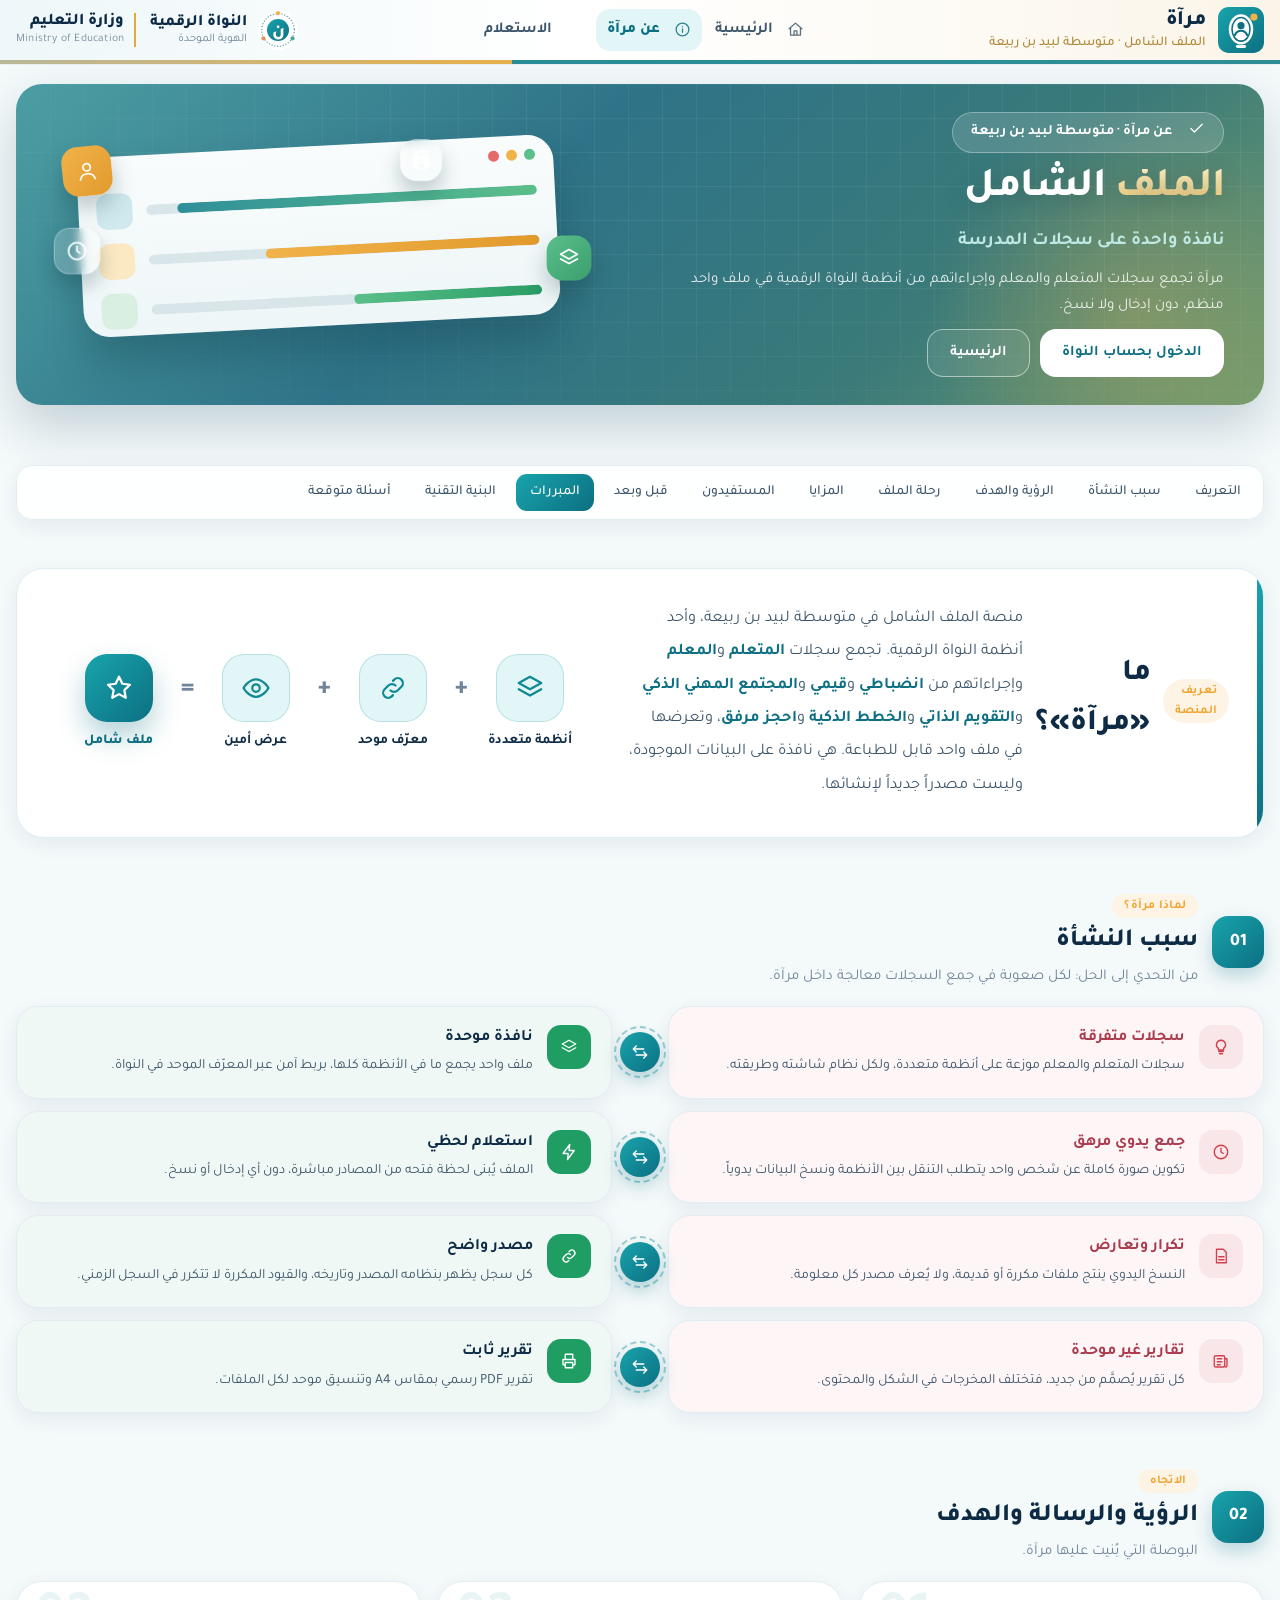
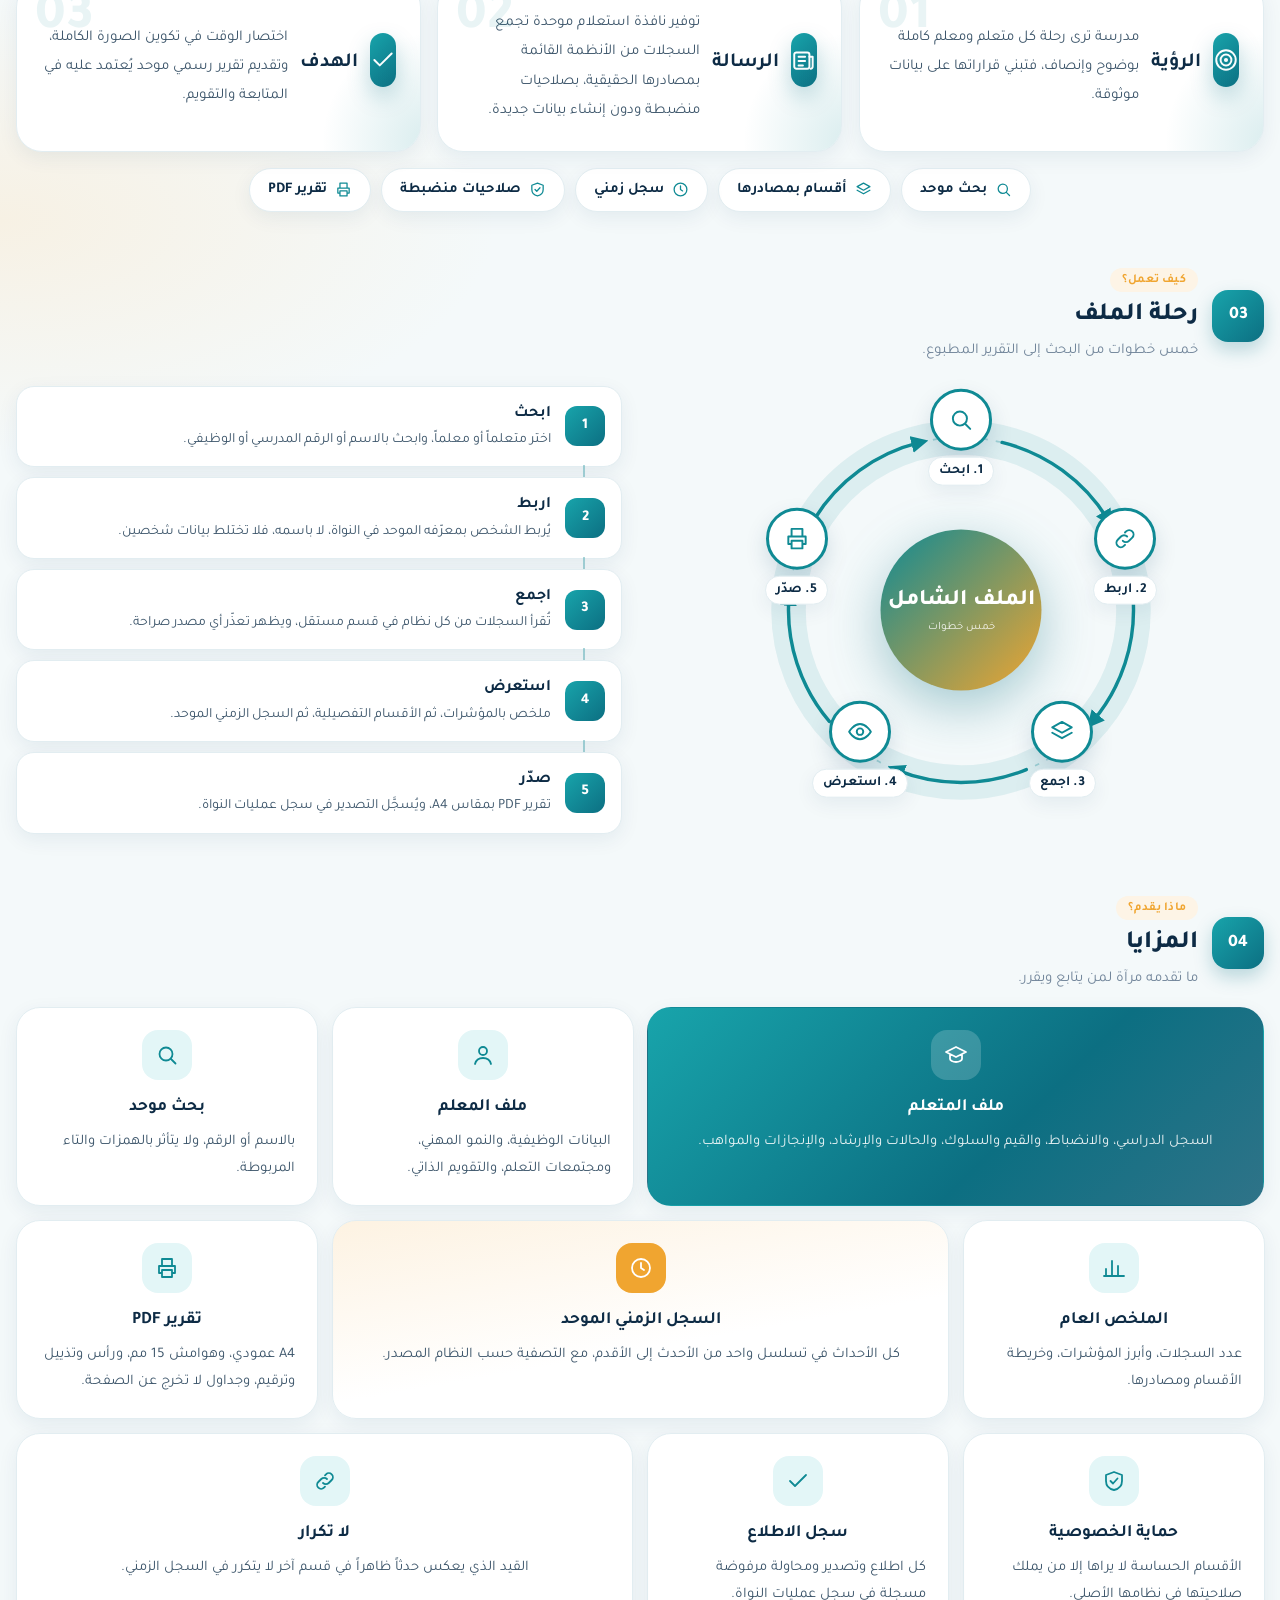
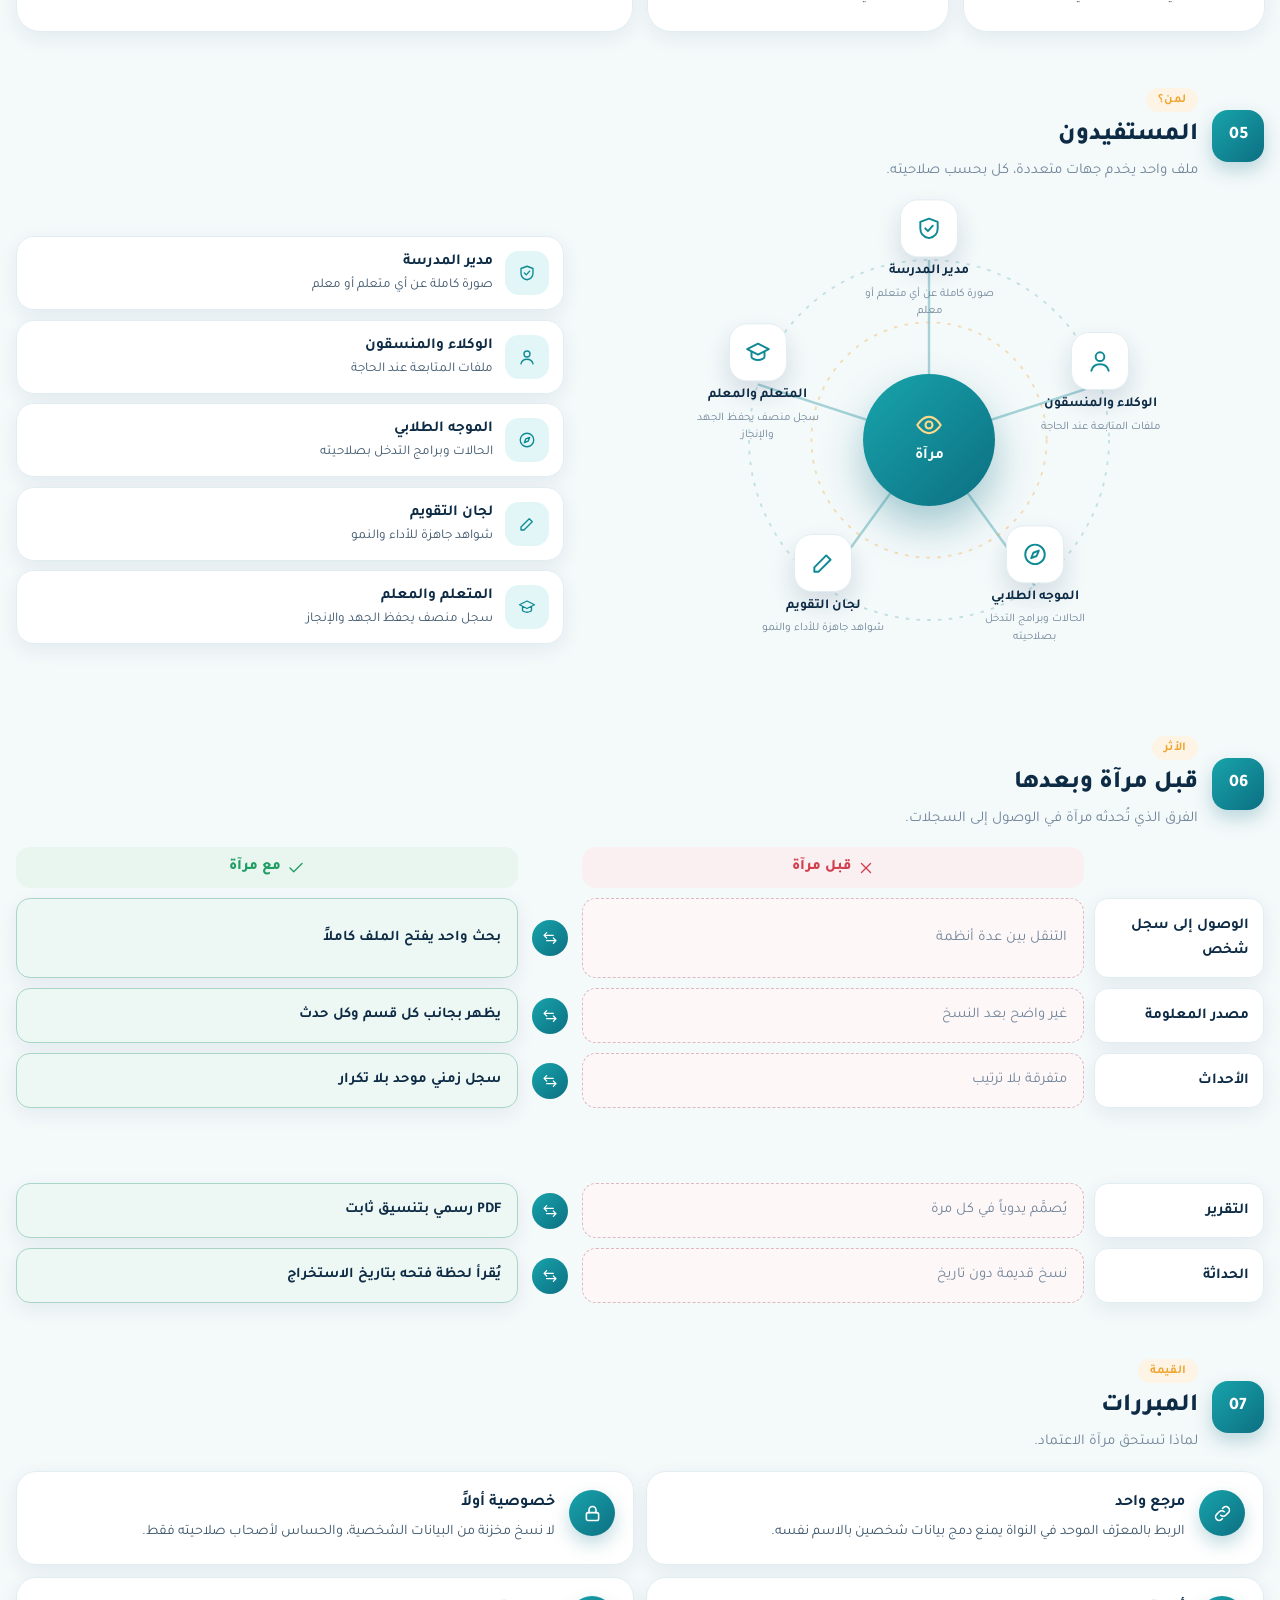
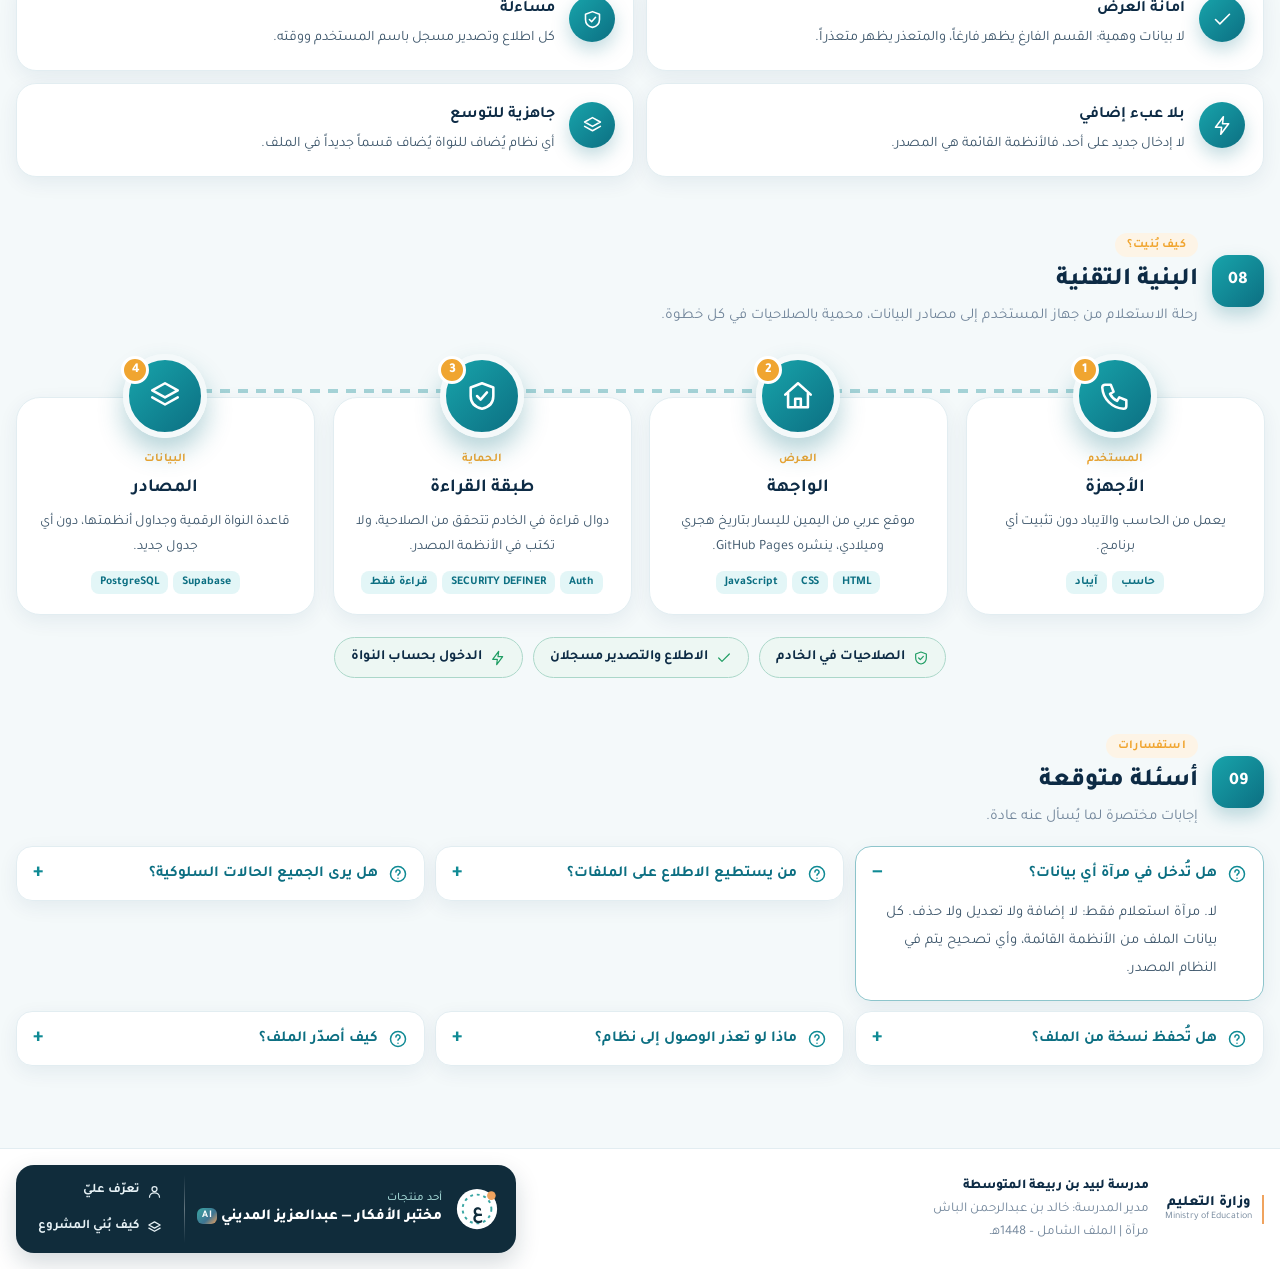
==== commit 632209e5: "تبديل الدور من قائمة الصورة: لوحة المعلم ولوحة منسق النظام مكوّن موحّد role-switch.js متطابق في كل أ" ====
--- a/site/about.html
+++ b/site/about.html
@@ -5,4 +5,4 @@
 <div class="wrow"><div class="sq" style="background:#cfe9ee"></div><div class="tr"><i style="width:92%;background:linear-gradient(90deg,#2f8f99,#5bbf8a)"></i></div></div>
 <div class="wrow"><div class="sq" style="background:#fbe9c4"></div><div class="tr"><i style="width:70%;background:linear-gradient(90deg,#f0b34a,#e29a2c)"></i></div></div>
 <div class="wrow"><div class="sq" style="background:#d9efe2"></div><div class="tr"><i style="width:48%;background:linear-gradient(90deg,#5bbf8a,#2a9d65)"></i></div></div></div>
-<div class="fl a" data-ico="user"></div><div class="fl b" data-ico="clock"></div><div class="fl c" data-ico="layers"></div><div class="fl d" data-ico="print"></div></div></div></section><section class="sct" id="about"></section><div id="ftr"></div><script src="assets/config.js"></script><script src="assets/chrome.js"></script><script src="assets/unified-kit.js"></script><script src="assets/about-icons.js"></script><script src="assets/about-mr.js"></script><script>pubInit("about.html");document.getElementById("about").innerHTML=aboutPage();document.querySelectorAll("#about [data-ico]").forEach(e=>e.innerHTML=ico(e.dataset.ico));aboutInit(document);</script><script src="https://i3zalmadeni.github.io/digital-core/assets/report-kit.js?v=20261120a"></script><script>window.ReportKit&&ReportKit.install({system:"mirat",systemName:"مرآة | الملف الشامل",root:["#doc","#main","main"]});</script></body></html>+<div class="fl a" data-ico="user"></div><div class="fl b" data-ico="clock"></div><div class="fl c" data-ico="layers"></div><div class="fl d" data-ico="print"></div></div></div></section><section class="sct" id="about"></section><div id="ftr"></div><script src="assets/config.js"></script><script src="assets/chrome.js"></script><script src="assets/role-switch.js"></script><script src="assets/unified-kit.js"></script><script src="assets/about-icons.js"></script><script src="assets/about-mr.js"></script><script>pubInit("about.html");document.getElementById("about").innerHTML=aboutPage();document.querySelectorAll("#about [data-ico]").forEach(e=>e.innerHTML=ico(e.dataset.ico));aboutInit(document);</script><script src="https://i3zalmadeni.github.io/digital-core/assets/report-kit.js?v=20261120a"></script><script>window.ReportKit&&ReportKit.install({system:"mirat",systemName:"مرآة | الملف الشامل",root:["#doc","#main","main"]});</script></body></html>
